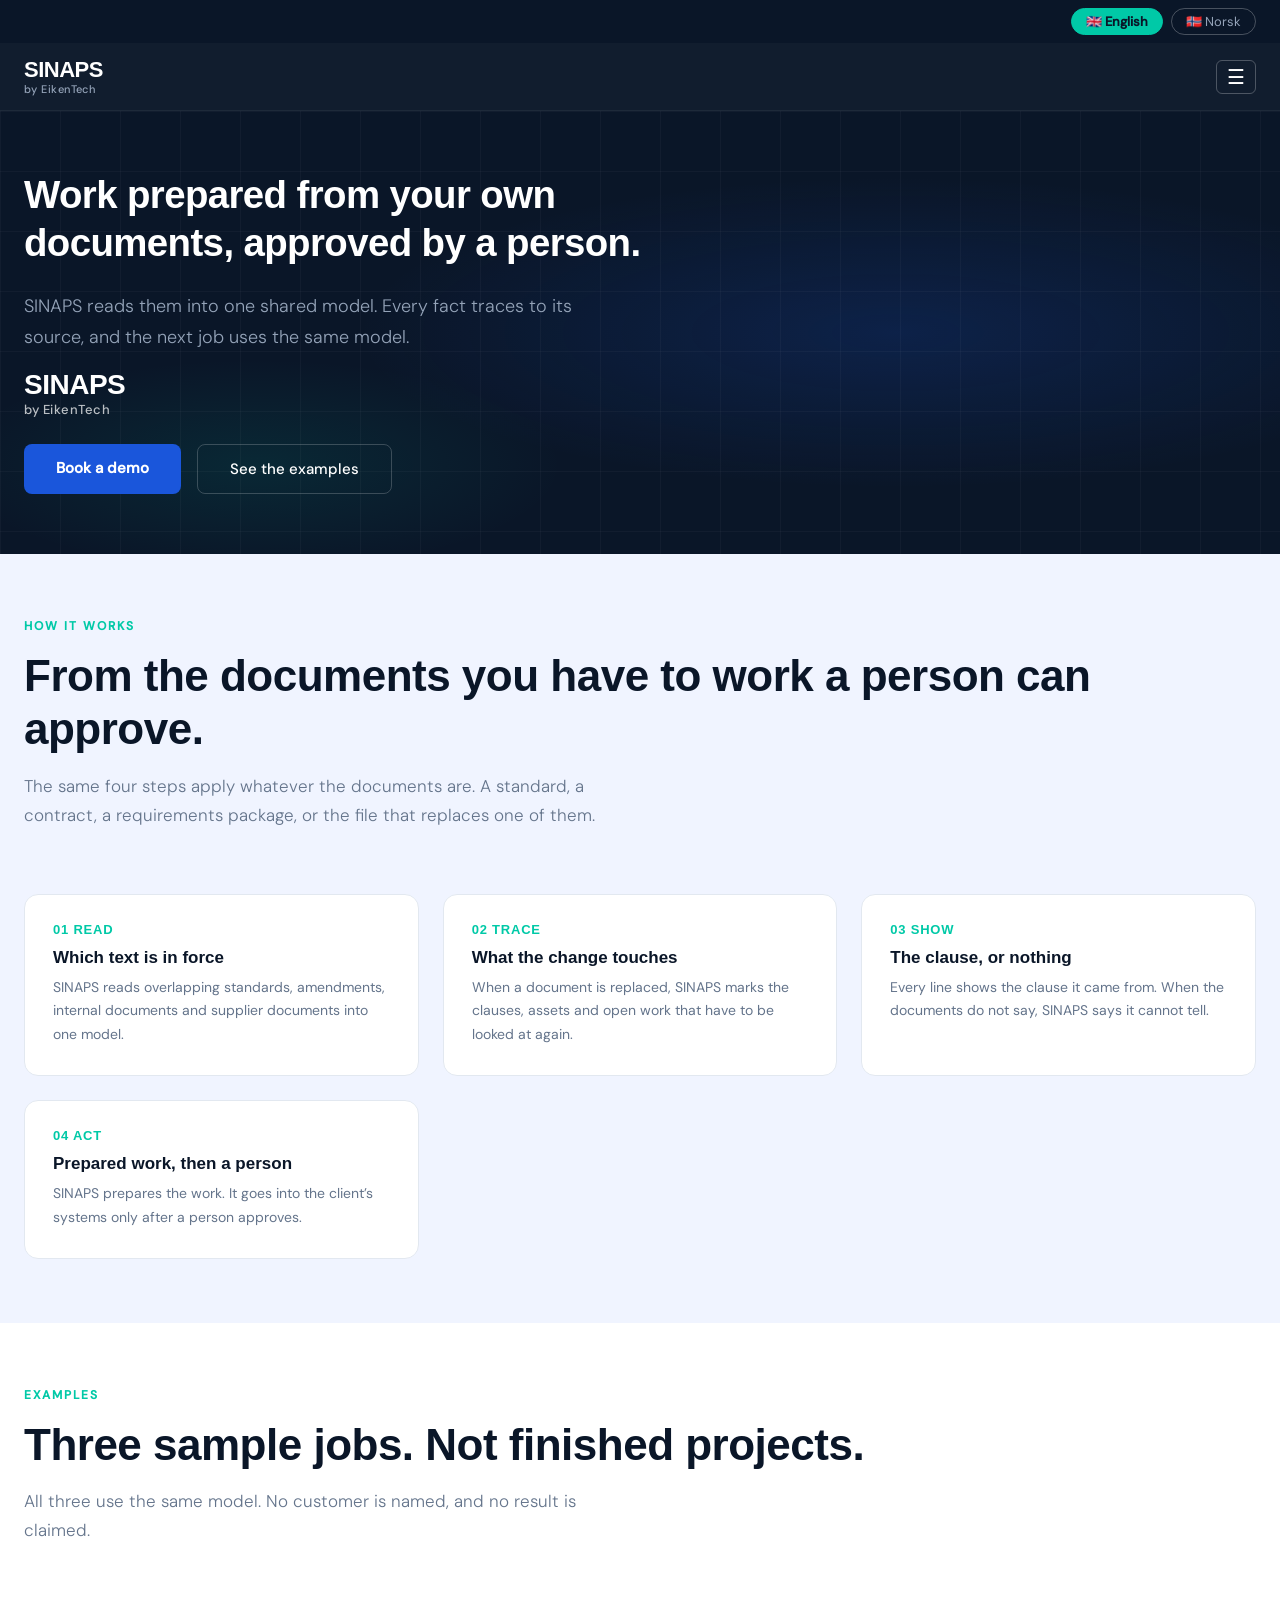
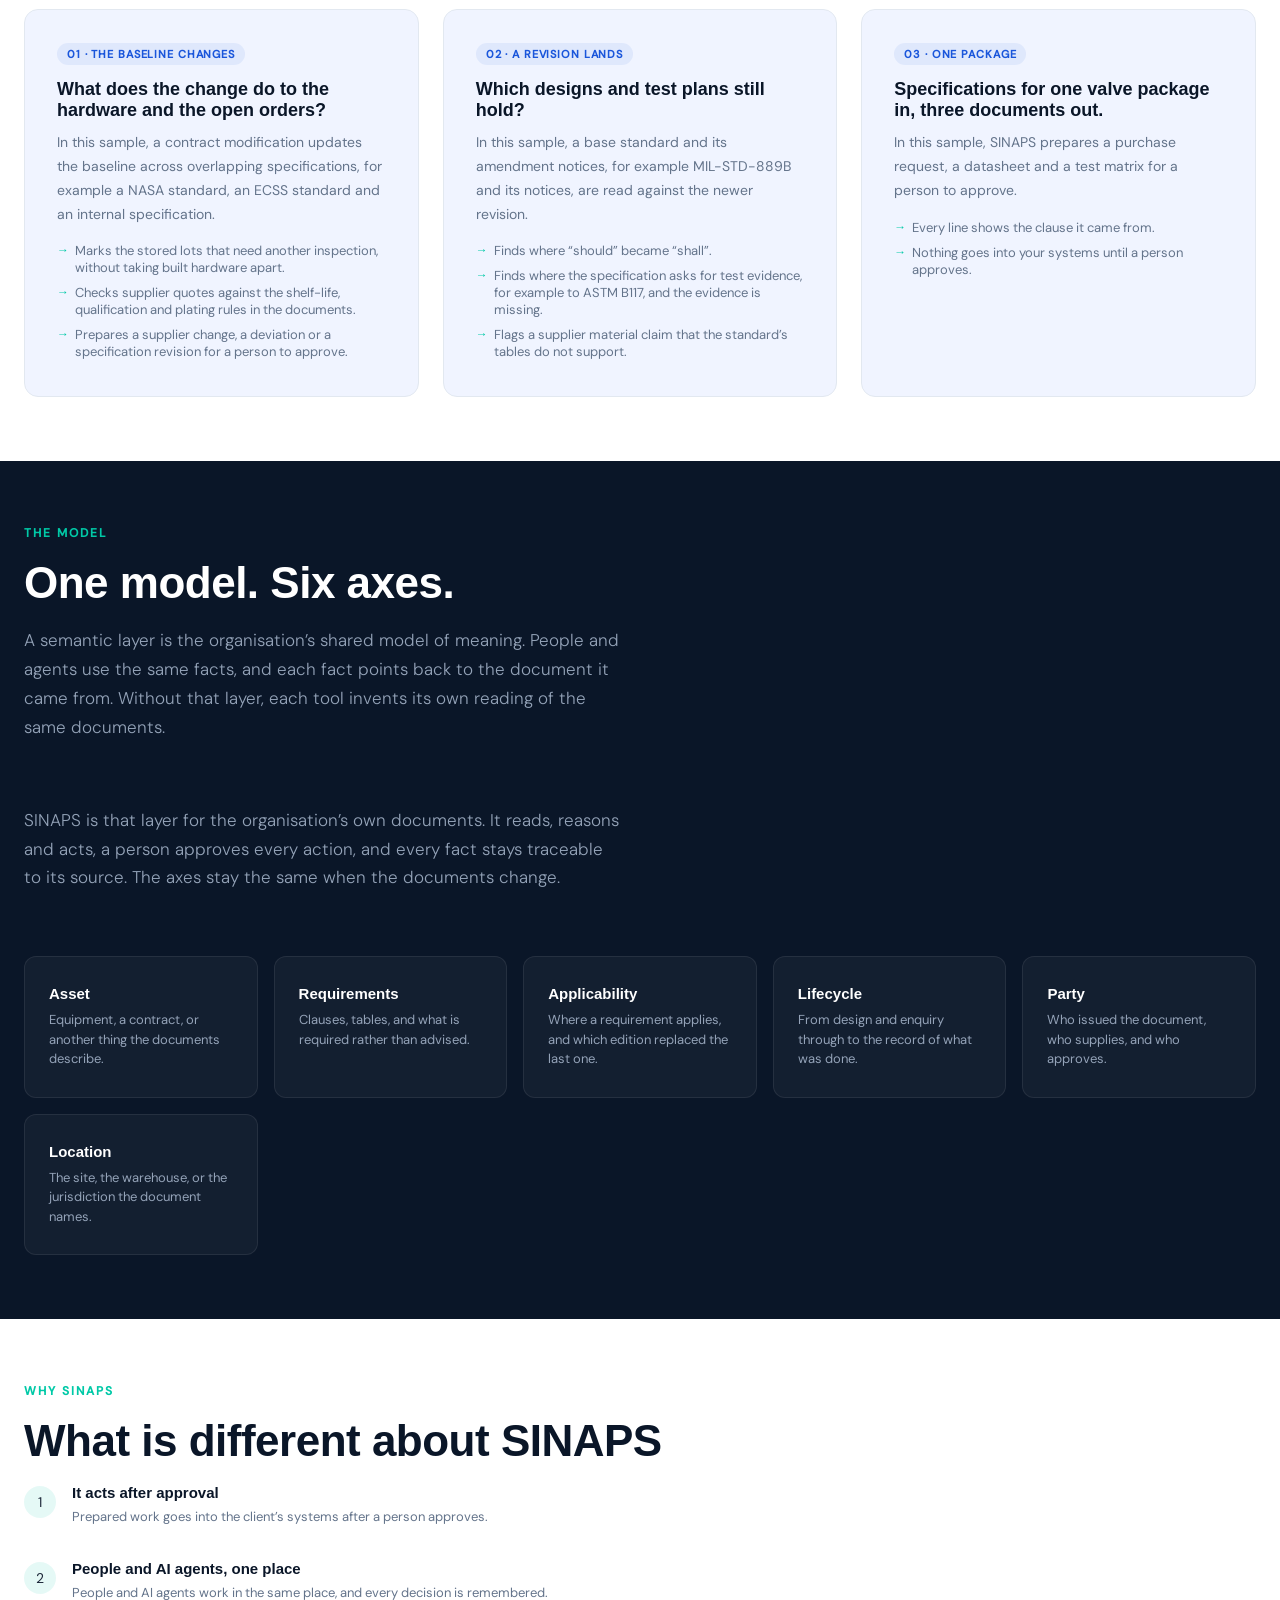
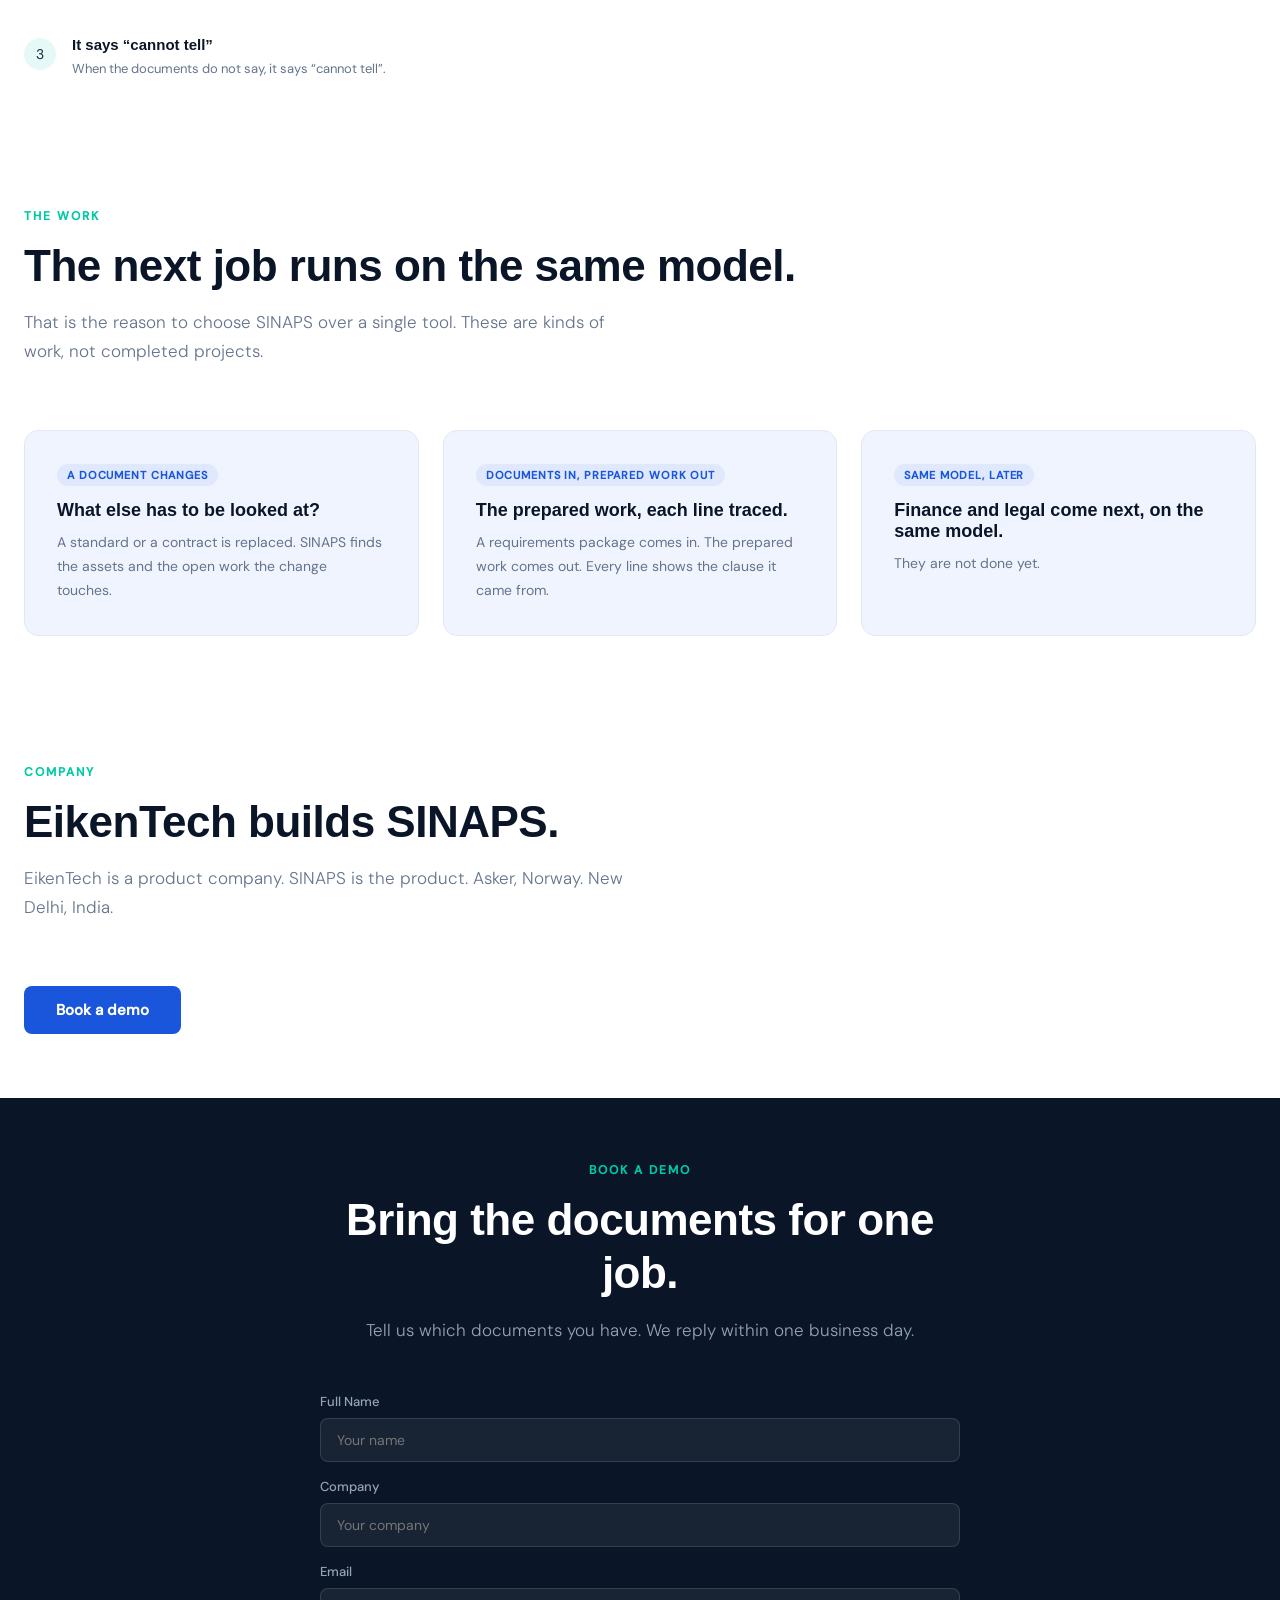
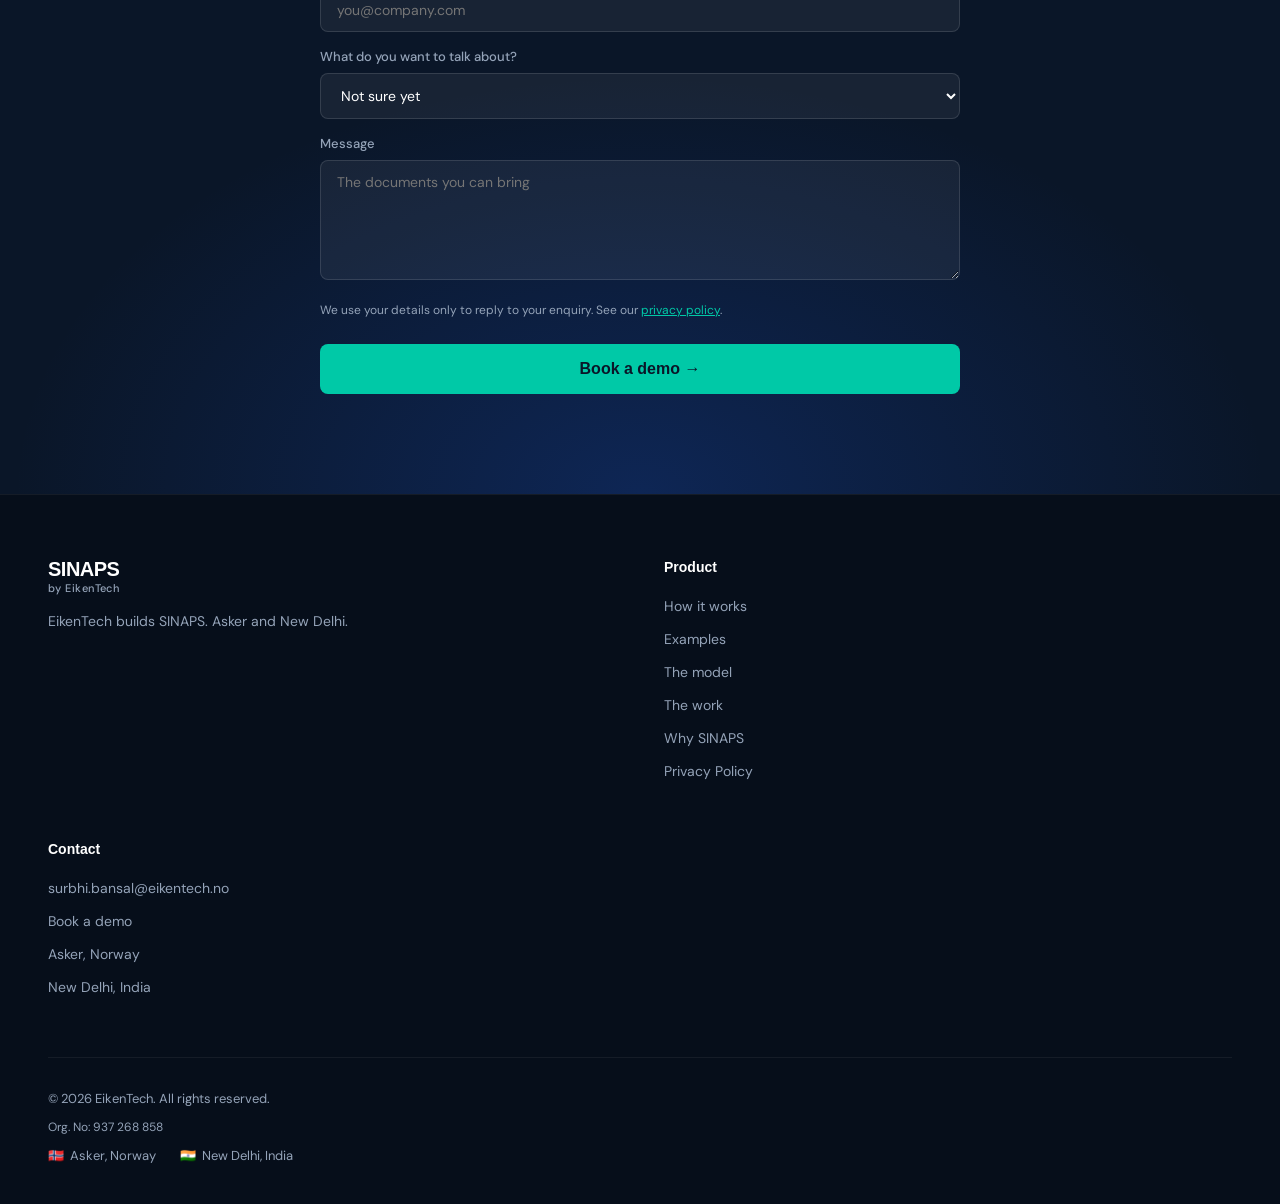
==== index.html @ f948c061 "Replace the ET favicon with the SINAPS mark. The search icon was a white ET monogram. The site mark " ====
<!DOCTYPE html>
<html lang="en">
<head>
  <meta charset="UTF-8" />
  <meta name="viewport" content="width=device-width, initial-scale=1.0"/>
  <title>SINAPS by EikenTech</title>
  <meta name="description" content="Work prepared from the organisation’s own documents, approved by a person. Every fact traces to its source. EikenTech builds SINAPS."/>
  <link rel="canonical" href="https://eikentech.no/"/>
  <meta name="theme-color" content="#0A1628"/>
  <link rel="icon" href="favicon.png" type="image/png" sizes="384x384"/>
  <link rel="icon" href="favicon.svg" type="image/svg+xml"/>
  <meta property="og:type" content="website"/>
  <meta property="og:url" content="https://eikentech.no/"/>
  <meta property="og:site_name" content="EikenTech"/>
  <meta property="og:title" content="SINAPS by EikenTech"/>
  <meta property="og:description" content="Work prepared from the organisation’s own documents, approved by a person. Every fact traces to its source."/>
  <meta property="og:locale" content="en_GB"/>
  <meta property="og:locale:alternate" content="nb_NO"/>
  <meta name="twitter:card" content="summary"/>
  <script type="application/ld+json">
  {
    "@context": "https://schema.org",
    "@type": "Organization",
    "name": "EikenTech",
    "description": "EikenTech builds SINAPS. Work prepared from the organisation’s own documents, approved by a person. Every fact traces to its source.",
    "url": "https://eikentech.no/",
    "email": "surbhi.bansal@eikentech.no",
    "taxID": "937268858",
    "identifier": { "@type": "PropertyValue", "propertyID": "Organisasjonsnummer", "value": "937268858" },
    "brand": { "@type": "Brand", "name": "SINAPS" },
    "address": { "@type": "PostalAddress", "addressLocality": "Asker", "addressCountry": "NO" },
    "location": [
      { "@type": "Place", "name": "Asker", "address": { "@type": "PostalAddress", "addressLocality": "Asker", "addressCountry": "NO" } },
      { "@type": "Place", "name": "New Delhi", "address": { "@type": "PostalAddress", "addressLocality": "New Delhi", "addressCountry": "IN" } }
    ]
  }
  </script>
  <link rel="stylesheet" href="fonts.css"/>
  <style>
    :root {
      --navy: #0A1628;
      --navy-mid: #112240;
      --blue: #1A56DB;
      --blue-light: #3B82F6;
      --accent: #00C9A7;
      --accent2: #F59E0B;
      --white: #FFFFFF;
      --off-white: #F0F4FF;
      --gray: #94A3B8;
      --gray-light: #E2E8F0;
      --text: #1E293B;
    }

    *, *::before, *::after { box-sizing: border-box; margin: 0; padding: 0; }

    html { scroll-behavior: smooth; }

    body {
      font-family: 'DM Sans', sans-serif;
      background: var(--white);
      color: var(--text);
      overflow-x: hidden;
    }

    /* ── LANGUAGE TOGGLE ── */
    .lang-bar {
      background: var(--navy);
      display: flex;
      justify-content: flex-end;
      align-items: center;
      padding: 8px 48px;
      gap: 8px;
    }
    .lang-btn {
      background: transparent;
      border: 1px solid rgba(255,255,255,0.25);
      color: var(--gray);
      padding: 4px 14px;
      border-radius: 20px;
      cursor: pointer;
      font-family: 'DM Sans', sans-serif;
      font-size: 13px;
      transition: all 0.2s;
    }
    .lang-btn.active {
      background: var(--accent);
      border-color: var(--accent);
      color: var(--navy);
      font-weight: 600;
    }

    /* ── NAV ── */
    nav {
      position: sticky;
      top: 0;
      z-index: 100;
      background: rgba(10,22,40,0.97);
      backdrop-filter: blur(12px);
      display: flex;
      align-items: center;
      justify-content: space-between;
      padding: 0 48px;
      height: 68px;
      border-bottom: 1px solid rgba(255,255,255,0.06);
    }
    .logo {
      font-family: 'Syne', sans-serif;
      font-weight: 800;
      font-size: 22px;
      color: var(--white);
      letter-spacing: -0.5px;
      text-decoration: none;
    }
    .logo span { color: var(--accent); }
    .nav-links {
      display: flex;
      gap: 20px;
      list-style: none;
      align-items: center;
    }
    .nav-links a {
      color: var(--gray);
      text-decoration: none;
      font-size: 14px;
      font-weight: 500;
      transition: color 0.2s;
    }
    .nav-links a:hover { color: var(--white); }
    .nav-cta {
      background: var(--accent);
      color: var(--navy) !important;
      padding: 8px 20px;
      border-radius: 6px;
      font-weight: 600 !important;
      font-size: 14px;
      text-decoration: none;
      transition: opacity 0.2s;
    }
    .nav-cta:hover { opacity: 0.85; }
    .nav-toggle {
      display: none;
      background: transparent;
      border: 1px solid rgba(255,255,255,0.25);
      border-radius: 6px;
      color: var(--white);
      font-size: 20px;
      line-height: 1;
      padding: 6px 10px;
      cursor: pointer;
    }

    /* ── HERO ── */
    .hero {
      background: var(--navy);
      min-height: 0;
      display: flex;
      align-items: center;
      position: relative;
      overflow: hidden;
      padding: 72px 48px 80px;
    }
    .hero-bg {
      position: absolute;
      inset: 0;
      background:
        radial-gradient(ellipse 60% 50% at 70% 50%, rgba(26,86,219,0.18) 0%, transparent 70%),
        radial-gradient(ellipse 40% 40% at 20% 80%, rgba(0,201,167,0.1) 0%, transparent 60%);
    }
    .hero-grid {
      position: absolute;
      inset: 0;
      background-image:
        linear-gradient(rgba(255,255,255,0.03) 1px, transparent 1px),
        linear-gradient(90deg, rgba(255,255,255,0.03) 1px, transparent 1px);
      background-size: 60px 60px;
    }
    .hero-content {
      position: relative;
      max-width: 680px;
      animation: fadeUp 0.9s ease both;
    }
    .hero-badge {
      display: inline-flex;
      align-items: center;
      gap: 8px;
      background: rgba(0,201,167,0.12);
      border: 1px solid rgba(0,201,167,0.3);
      color: var(--accent);
      padding: 6px 16px;
      border-radius: 20px;
      font-size: 13px;
      font-weight: 500;
      margin-bottom: 28px;
    }
    .hero-badge::before {
      content: '';
      width: 7px; height: 7px;
      background: var(--accent);
      border-radius: 50%;
    }
    h1 {
      font-family: 'Syne', sans-serif;
      font-size: clamp(28px, 3vw, 40px);
      font-weight: 800;
      color: var(--white);
      line-height: 1.25;
      letter-spacing: -0.6px;
      margin-bottom: 24px;
    }
    h1 em {
      font-style: normal;
      color: var(--accent);
    }
    .hero-sub {
      font-size: 18px;
      color: #94A3B8;
      line-height: 1.7;
      margin-bottom: 40px;
      max-width: 560px;
      font-weight: 300;
    }
    .hero-ctas {
      display: flex;
      gap: 16px;
      flex-wrap: wrap;
    }
    .btn-primary {
      background: var(--blue);
      color: var(--white);
      padding: 14px 32px;
      border-radius: 8px;
      text-decoration: none;
      font-weight: 600;
      font-size: 15px;
      transition: all 0.2s;
      border: none;
      cursor: pointer;
    }
    .btn-primary:hover { background: var(--blue-light); transform: translateY(-1px); }
    .btn-outline {
      background: transparent;
      color: var(--white);
      padding: 14px 32px;
      border-radius: 8px;
      text-decoration: none;
      font-weight: 500;
      font-size: 15px;
      border: 1px solid rgba(255,255,255,0.2);
      transition: all 0.2s;
    }
    .btn-outline:hover { border-color: var(--accent); color: var(--accent); }

    .hero-stats {
      position: absolute;
      right: 48px;
      bottom: 80px;
      display: flex;
      gap: 40px;
      animation: fadeUp 0.9s 0.3s ease both;
    }
    .stat { text-align: center; }
    .stat-num {
      font-family: 'Syne', sans-serif;
      font-size: 36px;
      font-weight: 800;
      color: var(--white);
    }
    .stat-num span { color: var(--accent); }
    .stat-label { font-size: 13px; color: var(--gray); margin-top: 4px; }

    /* ── SECTION COMMON ── */
    section { padding: 96px 48px; scroll-margin-top: 80px; }
    .section-label {
      font-size: 12px;
      font-weight: 700;
      letter-spacing: 2px;
      text-transform: uppercase;
      color: var(--accent);
      margin-bottom: 16px;
    }
    h2 {
      font-family: 'Syne', sans-serif;
      font-size: clamp(28px, 3.5vw, 44px);
      font-weight: 700;
      color: var(--navy);
      line-height: 1.2;
      letter-spacing: -0.5px;
      margin-bottom: 16px;
    }
    .section-intro {
      font-size: 17px;
      color: #64748B;
      max-width: 600px;
      line-height: 1.7;
      margin-bottom: 64px;
      font-weight: 300;
    }

    /* ── ABOUT ── */
    .about { background: var(--off-white); }
    .about-grid {
      display: grid;
      grid-template-columns: 1fr 1fr;
      gap: 64px;
      align-items: center;
    }
    .about-visual {
      background: var(--navy);
      border-radius: 16px;
      padding: 48px;
      position: relative;
      overflow: hidden;
    }
    .about-visual::before {
      content: '';
      position: absolute;
      top: -30%;
      right: -20%;
      width: 300px; height: 300px;
      background: radial-gradient(circle, rgba(0,201,167,0.2) 0%, transparent 70%);
    }
    .location-pair {
      display: flex;
      flex-direction: column;
      gap: 24px;
      position: relative;
    }
    .location-card {
      background: rgba(255,255,255,0.06);
      border: 1px solid rgba(255,255,255,0.1);
      border-radius: 12px;
      padding: 20px 24px;
      display: flex;
      align-items: center;
      gap: 16px;
    }
    .loc-flag { font-size: 28px; }
    .loc-name {
      font-family: 'Syne', sans-serif;
      font-weight: 700;
      color: var(--white);
      font-size: 16px;
    }
    .loc-role { font-size: 13px; color: var(--gray); margin-top: 2px; }
    .loc-connector {
      width: 2px;
      height: 32px;
      background: linear-gradient(to bottom, var(--accent), var(--blue));
      margin: 0 auto;
      border-radius: 2px;
    }
    .about-text h2 { color: var(--navy); }
    .about-text p {
      font-size: 16px;
      color: #475569;
      line-height: 1.8;
      margin-bottom: 16px;
      font-weight: 300;
    }
    .compliance-tags {
      display: flex;
      flex-wrap: wrap;
      gap: 10px;
      margin-top: 24px;
    }
    .tag {
      background: var(--white);
      border: 1px solid var(--gray-light);
      color: var(--navy);
      padding: 6px 14px;
      border-radius: 20px;
      font-size: 13px;
      font-weight: 500;
    }
    .tag.accent { background: rgba(0,201,167,0.1); border-color: rgba(0,201,167,0.3); color: #059669; }

    /* ── SERVICES ── */
    .services { background: var(--white); }
    .services-tabs {
      display: flex;
      gap: 8px;
      margin-bottom: 48px;
      flex-wrap: wrap;
    }
    .tab-btn {
      background: var(--off-white);
      border: 1px solid var(--gray-light);
      color: #64748B;
      padding: 10px 22px;
      border-radius: 8px;
      cursor: pointer;
      font-family: 'DM Sans', sans-serif;
      font-size: 14px;
      font-weight: 500;
      transition: all 0.2s;
    }
    .tab-btn.active {
      background: var(--navy);
      color: var(--white);
      border-color: var(--navy);
    }
    .service-panel { display: none; }
    .service-panel.active { display: grid; grid-template-columns: repeat(auto-fill, minmax(300px, 1fr)); gap: 24px; }
    .service-card {
      background: var(--off-white);
      border: 1px solid var(--gray-light);
      border-radius: 14px;
      padding: 32px;
      transition: all 0.25s;
      position: relative;
      overflow: hidden;
    }
    .service-card::before {
      content: '';
      position: absolute;
      top: 0; left: 0; right: 0;
      height: 3px;
      background: linear-gradient(90deg, var(--blue), var(--accent));
      opacity: 0;
      transition: opacity 0.25s;
    }
    .service-card:hover { transform: translateY(-4px); box-shadow: 0 12px 40px rgba(0,0,0,0.08); border-color: var(--blue-light); }
    .service-card:hover::before { opacity: 1; }
    .service-icon {
      width: 48px; height: 48px;
      background: linear-gradient(135deg, var(--blue), var(--accent));
      border-radius: 12px;
      display: flex;
      align-items: center;
      justify-content: center;
      font-size: 22px;
      margin-bottom: 20px;
    }
    .service-card h3 {
      font-family: 'Syne', sans-serif;
      font-size: 18px;
      font-weight: 700;
      color: var(--navy);
      margin-bottom: 10px;
    }
    .service-card p { font-size: 14px; color: #64748B; line-height: 1.7; }
    .service-list {
      list-style: none;
      margin-top: 12px;
    }
    .service-list li {
      font-size: 13px;
      color: #64748B;
      padding: 4px 0;
      padding-left: 18px;
      position: relative;
    }
    .service-list li::before {
      content: '→';
      position: absolute;
      left: 0;
      color: var(--accent);
      font-size: 12px;
    }
    .service-grid {
      display: grid;
      grid-template-columns: repeat(auto-fill, minmax(320px, 1fr));
      gap: 24px;
    }
    .service-tag {
      display: inline-block;
      font-size: 11px;
      font-weight: 700;
      text-transform: uppercase;
      letter-spacing: 0.08em;
      color: var(--blue);
      background: rgba(26,86,219,0.08);
      padding: 4px 10px;
      border-radius: 12px;
      margin-bottom: 14px;
    }
    .services { background: var(--white); }

    /* ── DOMAINS ── */
    .domains { background: var(--navy); }
    .domains h2 { color: var(--white); }
    .domains .section-intro { color: #94A3B8; }
    .domains-grid {
      display: grid;
      grid-template-columns: repeat(auto-fill, minmax(200px, 1fr));
      gap: 16px;
    }
    .domain-card {
      background: rgba(255,255,255,0.04);
      border: 1px solid rgba(255,255,255,0.08);
      border-radius: 12px;
      padding: 28px 24px;
      text-align: left;
      transition: all 0.2s;
    }
    .domain-card:hover {
      background: rgba(0,201,167,0.08);
      border-color: rgba(0,201,167,0.3);
      transform: translateY(-2px);
    }
    .domain-icon { font-size: 32px; margin-bottom: 12px; }
    .domain-card h4 {
      font-family: 'Syne', sans-serif;
      font-weight: 600;
      font-size: 15px;
      color: var(--white);
      margin-bottom: 8px;
    }
    .domain-card p { font-size: 13px; color: var(--gray); line-height: 1.5; }

    /* ── DELIVERIES ── */
    .deliveries { background: var(--off-white); }
    .delivery-grid {
      display: grid;
      grid-template-columns: repeat(auto-fill, minmax(340px, 1fr));
      gap: 24px;
    }
    .delivery-card {
      background: var(--white);
      border-radius: 14px;
      padding: 28px;
      border: 1px solid var(--gray-light);
      display: flex;
      flex-direction: column;
      gap: 12px;
      align-items: flex-start;
      transition: all 0.2s;
      min-width: 0;
    }
    .delivery-card:hover { box-shadow: 0 8px 32px rgba(0,0,0,0.06); transform: translateY(-2px); }
    .delivery-num {
      font-family: 'Syne', sans-serif;
      font-size: 32px;
      font-weight: 800;
      color: var(--gray-light);
      line-height: 1;
      min-width: 40px;
    }
    .delivery-num.label {
      color: var(--accent);
      font-size: 13px;
      letter-spacing: 0.06em;
      text-transform: uppercase;
      min-width: 0;
      padding-top: 0;
    }
    .delivery-card h3, .delivery-card p { min-width: 0; }
    .delivery-card h3 {
      font-family: 'Syne', sans-serif;
      font-size: 17px;
      font-weight: 700;
      color: var(--navy);
      margin-bottom: 8px;
    }
    .delivery-card p { font-size: 14px; color: #64748B; line-height: 1.7; }

    /* ── BENEFITS ── */
    .benefits { background: var(--white); }
    .benefits-grid {
      display: grid;
      grid-template-columns: repeat(3, 1fr);
      gap: 32px;
    }
    .benefit-item {
      display: flex;
      gap: 16px;
      align-items: flex-start;
    }
    .benefit-check {
      width: 32px; height: 32px;
      background: rgba(0,201,167,0.1);
      border-radius: 50%;
      display: flex;
      align-items: center;
      justify-content: center;
      font-size: 14px;
      flex-shrink: 0;
      margin-top: 2px;
    }
    .benefit-item h4 {
      font-family: 'Syne', sans-serif;
      font-size: 15px;
      font-weight: 700;
      color: var(--navy);
      margin-bottom: 6px;
    }
    .benefit-item p { font-size: 13px; color: #64748B; line-height: 1.6; }

    /* ── CONTACT ── */
    .contact { background: var(--navy); position: relative; overflow: hidden; }
    .contact::before {
      content: '';
      position: absolute;
      inset: 0;
      background: radial-gradient(ellipse 70% 60% at 50% 100%, rgba(26,86,219,0.25) 0%, transparent 70%);
    }
    .contact-inner {
      position: relative;
      max-width: 640px;
      margin: 0 auto;
      text-align: center;
    }
    .contact h2 { color: var(--white); }
    .contact .section-intro { color: #94A3B8; margin: 0 auto 48px; }
    .contact-form {
      display: grid;
      grid-template-columns: 1fr 1fr;
      gap: 16px;
      text-align: left;
    }
    .contact-form .full { grid-column: 1 / -1; }
    .form-group label {
      display: block;
      font-size: 13px;
      font-weight: 500;
      color: #94A3B8;
      margin-bottom: 8px;
    }
    .form-group input,
    .form-group textarea,
    .form-group select {
      width: 100%;
      background: rgba(255,255,255,0.06);
      border: 1px solid rgba(255,255,255,0.12);
      color: var(--white);
      padding: 12px 16px;
      border-radius: 8px;
      font-family: 'DM Sans', sans-serif;
      font-size: 14px;
      outline: none;
      transition: border-color 0.2s;
    }
    .form-group input:focus,
    .form-group textarea:focus,
    .form-group select:focus { border-color: var(--accent); }
    .form-group textarea { resize: vertical; min-height: 120px; }
    .form-group select option { background: var(--navy); }
    .form-submit {
      grid-column: 1 / -1;
      background: var(--accent);
      color: var(--navy);
      border: none;
      padding: 16px;
      border-radius: 8px;
      font-family: 'Syne', sans-serif;
      font-weight: 700;
      font-size: 16px;
      cursor: pointer;
      transition: all 0.2s;
      margin-top: 8px;
    }
    .form-submit:hover { opacity: 0.85; transform: translateY(-1px); }
    .form-submit:disabled { opacity: 0.6; cursor: wait; transform: none; }
    .form-status { grid-column: 1 / -1; font-size: 14px; min-height: 20px; color: #94A3B8; }
    .form-status.ok { color: var(--accent); }
    .form-status.error { color: #FCA5A5; }
    .form-status a { color: inherit; }
    .form-consent { grid-column: 1 / -1; font-size: 12px; color: #94A3B8; line-height: 1.6; }
    .form-consent a { color: var(--accent); }
    .form-hp { position: absolute; left: -9999px; width: 1px; height: 1px; overflow: hidden; }

    /* ── FOOTER ── */
    footer {
      background: #060E1A;
      padding: 64px 48px 40px;
      border-top: 1px solid rgba(255,255,255,0.06);
    }
    .footer-grid {
      display: grid;
      grid-template-columns: 2fr 1fr 1fr;
      gap: 48px;
      margin-bottom: 48px;
    }
    .brand-lockup { display: flex; flex-direction: column; text-decoration: none; line-height: 1.05; }
    .brand-by { font-family: 'DM Sans', sans-serif; font-size: 11px; font-weight: 500; letter-spacing: 0.04em; color: var(--gray); margin-top: 3px; }
    .hero .hero-sub { margin-bottom: 18px; }
    .hero-line { font-size: 16px; line-height: 1.65; color: #CBD5E1; max-width: 640px; margin: 0 0 8px; }
    .hero-lockup { margin: 4px 0 28px; }
    .hero-lockup .logo { font-size: 28px; }
    .hero-lockup .brand-by { color: rgba(255,255,255,0.72); font-size: 13px; }
    .footer-brand .logo { font-size: 20px; }
    .footer-brand p { font-size: 14px; color: var(--gray); margin-top: 16px; line-height: 1.7; max-width: 360px; }
    .footer-col h5 {
      font-family: 'Syne', sans-serif;
      font-size: 14px;
      font-weight: 700;
      color: var(--white);
      margin-bottom: 20px;
    }
    .footer-col ul { list-style: none; }
    .footer-col ul li { margin-bottom: 12px; }
    .footer-col ul li a { color: var(--gray); text-decoration: none; font-size: 14px; transition: color 0.2s; }
    .footer-col ul li a:hover { color: var(--accent); }
    .footer-bottom {
      border-top: 1px solid rgba(255,255,255,0.06);
      padding-top: 32px;
      display: flex;
      justify-content: space-between;
      align-items: center;
    }
    .footer-bottom p { font-size: 13px; color: var(--gray); }
    .footer-locs { display: flex; gap: 24px; }
    .footer-loc { font-size: 13px; color: var(--gray); display: flex; align-items: center; gap: 6px; }

    /* ── ANIMATIONS ── */
    @keyframes fadeUp {
      from { opacity: 0; transform: translateY(30px); }
      to { opacity: 1; transform: translateY(0); }
    }

    /* ── RESPONSIVE ── */
    @media (max-width: 1280px) {
      nav, .lang-bar { padding: 0 24px; }
      .lang-bar { padding: 8px 24px; }
      section { padding: 64px 24px; }
      .hero { padding: 60px 24px; }
      .hero-stats { display: none; }
      .about-grid, .benefits-grid { grid-template-columns: 1fr; }
      .footer-grid { grid-template-columns: 1fr 1fr; }
      .contact-form { grid-template-columns: 1fr; }
      .contact-form .full { grid-column: 1; }
      nav { flex-wrap: wrap; height: auto; min-height: 68px; padding-top: 14px; padding-bottom: 14px; }
      .nav-toggle { display: block; }
      .nav-links { display: none; }
      .nav-links.open {
        display: flex;
        flex-direction: column;
        gap: 18px;
        width: 100%;
        padding: 8px 0 24px;
      }
      .footer-bottom { flex-direction: column; align-items: flex-start; gap: 12px; }
    }
    @media (max-width: 560px) {
      .footer-grid { grid-template-columns: 1fr; }
      .delivery-grid, .service-panel.active { grid-template-columns: 1fr; }
      h1 { font-size: 26px; letter-spacing: -0.4px; line-height: 1.3; }
      .hero { padding: 48px 20px 56px; min-height: 0; }
    }
    @media (prefers-reduced-motion: reduce) {
      html { scroll-behavior: auto; }
      *, *::before, *::after { animation: none !important; transition: none !important; }
    }
    :focus-visible { outline: 2px solid var(--accent); outline-offset: 2px; }

    /* ── LANGUAGE ── only hide the inactive language; never force a display value */
    body:not(.lang-no) [data-lang="no"],
    body.lang-no [data-lang="en"] { display: none !important; }
  </style>
</head>
<body>

<!-- LANGUAGE BAR -->
<div class="lang-bar">
  <button class="lang-btn active" onclick="setLang('en')" id="btn-en" aria-pressed="true" lang="en"><span aria-hidden="true">🇬🇧</span> English</button>
  <button class="lang-btn" onclick="setLang('no')" id="btn-no" aria-pressed="false" lang="nb"><span aria-hidden="true">🇳🇴</span> Norsk</button>
</div>

<!-- NAV -->
<nav>
  <a href="#top" class="brand-lockup">
    <span class="logo">SINAPS</span>
    <span class="brand-by">by EikenTech</span>
  </a>
  <button class="nav-toggle" id="nav-toggle" aria-expanded="false" aria-controls="nav-links" aria-label="Menu">☰</button>
  <ul class="nav-links" id="nav-links">
    <li><a href="#flow" data-lang="en">How it works</a><a href="#flow" data-lang="no" lang="nb">Slik fungerer det</a></li>
    <li><a href="#example" data-lang="en">Examples</a><a href="#example" data-lang="no" lang="nb">Eksempler</a></li>
    <li><a href="#model" data-lang="en">The model</a><a href="#model" data-lang="no" lang="nb">Modellen</a></li>
    <li><a href="#work" data-lang="en">The work</a><a href="#work" data-lang="no" lang="nb">Arbeidet</a></li>
    <li><a href="#difference" data-lang="en">Why SINAPS</a><a href="#difference" data-lang="no" lang="nb">Hvorfor SINAPS</a></li>
    <li><a href="#company" data-lang="en">Company</a><a href="#company" data-lang="no" lang="nb">Selskapet</a></li>
    <li><a href="#contact" class="nav-cta" data-lang="en">Book a demo</a><a href="#contact" class="nav-cta" data-lang="no" lang="nb">Bestill en demo</a></li>
  </ul>
</nav>

<!-- HERO -->
<section class="hero" id="top">
  <div class="hero-bg"></div>
  <div class="hero-grid"></div>
  <div class="hero-content">
    <h1 data-lang="en">Work prepared from your own documents, approved by a person.</h1>
    <h1 data-lang="no" lang="nb">Arbeid utarbeidet fra deres egne dokumenter, godkjent av et menneske.</h1>

    <p class="hero-sub" data-lang="en">SINAPS reads them into one shared model. Every fact traces to its source, and the next job uses the same model.</p>
    <p class="hero-sub" data-lang="no" lang="nb">SINAPS leser dem inn i én felles modell. Hvert faktum kan spores til kilden, og neste jobb bruker den samme modellen.</p>

    <div class="hero-lockup brand-lockup">
      <span class="logo">SINAPS</span>
      <span class="brand-by">by EikenTech</span>
    </div>

    <div class="hero-ctas">
      <a href="#contact" class="btn-primary" data-lang="en">Book a demo</a>
      <a href="#contact" class="btn-primary" data-lang="no" lang="nb">Bestill en demo</a>
      <a href="#example" class="btn-outline" data-lang="en">See the examples</a>
      <a href="#example" class="btn-outline" data-lang="no" lang="nb">Se eksemplene</a>
    </div>
  </div>
</section>

<!-- JOB -->
<section class="deliveries" id="flow">
  <div class="section-label" data-lang="en">How it works</div>
  <div class="section-label" data-lang="no" lang="nb">Slik fungerer det</div>
  <h2 data-lang="en">From the documents you have to work a person can approve.</h2>
  <h2 data-lang="no" lang="nb">Fra dokumentene du har, til arbeid en person kan godkjenne.</h2>
  <p class="section-intro" data-lang="en">The same four steps apply whatever the documents are. A standard, a contract, a requirements package, or the file that replaces one of them.</p>
  <p class="section-intro" data-lang="no" lang="nb">De samme fire trinnene gjelder uansett hvilke dokumenter det er. En standard, en kontrakt, en kravpakke, eller filen som erstatter en av dem.</p>
  <div class="delivery-grid">
    <div class="delivery-card">
      <div class="delivery-num label" data-lang="en">01 Read</div>
      <div class="delivery-num label" data-lang="no" lang="nb">01 Les</div>
      <div>
        <h3 data-lang="en">Which text is in force</h3>
        <h3 data-lang="no" lang="nb">Hvilken tekst som gjelder</h3>
        <p data-lang="en">SINAPS reads overlapping standards, amendments, internal documents and supplier documents into one model.</p>
        <p data-lang="no" lang="nb">SINAPS leser overlappende standarder, endringer, interne dokumenter og leverandørdokumenter inn i én modell.</p>
      </div>
    </div>
    <div class="delivery-card">
      <div class="delivery-num label" data-lang="en">02 Trace</div>
      <div class="delivery-num label" data-lang="no" lang="nb">02 Spor</div>
      <div>
        <h3 data-lang="en">What the change touches</h3>
        <h3 data-lang="no" lang="nb">Hva endringen berører</h3>
        <p data-lang="en">When a document is replaced, SINAPS marks the clauses, assets and open work that have to be looked at again.</p>
        <p data-lang="no" lang="nb">Når et dokument erstattes, markerer SINAPS klausulene, objektene og det åpne arbeidet som må ses på nytt.</p>
      </div>
    </div>
    <div class="delivery-card">
      <div class="delivery-num label" data-lang="en">03 Show</div>
      <div class="delivery-num label" data-lang="no" lang="nb">03 Vis</div>
      <div>
        <h3 data-lang="en">The clause, or nothing</h3>
        <h3 data-lang="no" lang="nb">Klausulen, eller ingenting</h3>
        <p data-lang="en">Every line shows the clause it came from. When the documents do not say, SINAPS says it cannot tell.</p>
        <p data-lang="no" lang="nb">Hver linje viser klausulen den kom fra. Når dokumentene ikke gir svar, sier SINAPS fra om at det ikke kan avgjøres.</p>
      </div>
    </div>
    <div class="delivery-card">
      <div class="delivery-num label" data-lang="en">04 Act</div>
      <div class="delivery-num label" data-lang="no" lang="nb">04 Utfør</div>
      <div>
        <h3 data-lang="en">Prepared work, then a person</h3>
        <h3 data-lang="no" lang="nb">Klargjort arbeid, så en person</h3>
        <p data-lang="en">SINAPS prepares the work. It goes into the client’s systems only after a person approves.</p>
        <p data-lang="no" lang="nb">SINAPS forbereder arbeidet. Det går inn i kundens systemer først etter at en person har godkjent.</p>
      </div>
    </div>
  </div>
</section>

<!-- EXAMPLE -->
<section class="services" id="example">
  <div class="section-label" data-lang="en">Examples</div>
  <div class="section-label" data-lang="no" lang="nb">Eksempler</div>
  <h2 data-lang="en">Three sample jobs. Not finished projects.</h2>
  <h2 data-lang="no" lang="nb">Tre eksempeljobber. Ikke ferdige prosjekter.</h2>
  <p class="section-intro" data-lang="en">All three use the same model. No customer is named, and no result is claimed.</p>
  <p class="section-intro" data-lang="no" lang="nb">Alle tre bruker den samme modellen. Ingen kunde er navngitt, og ingen resultat er oppgitt.</p>
  <div class="service-grid">
    <div class="service-card">
      <span class="service-tag" data-lang="en">01 · The baseline changes</span>
      <span class="service-tag" data-lang="no" lang="nb">01 · Grunnlaget endres</span>
      <h3 data-lang="en">What does the change do to the hardware and the open orders?</h3>
      <h3 data-lang="no" lang="nb">Hva gjør endringen med utstyret og de åpne ordrene?</h3>
      <p data-lang="en">In this sample, a contract modification updates the baseline across overlapping specifications, for example a NASA standard, an ECSS standard and an internal specification.</p>
      <p data-lang="no" lang="nb">I dette eksempelet oppdaterer en kontraktsendring grunnlaget på tvers av overlappende spesifikasjoner, for eksempel en NASA-standard, en ECSS-standard og en intern spesifikasjon.</p>
      <ul class="service-list">
        <li data-lang="en">Marks the stored lots that need another inspection, without taking built hardware apart.</li>
        <li data-lang="no" lang="nb">Markerer lagrede partier som trenger en ny inspeksjon, uten å ta bygget utstyr fra hverandre.</li>
        <li data-lang="en">Checks supplier quotes against the shelf-life, qualification and plating rules in the documents.</li>
        <li data-lang="no" lang="nb">Kontrollerer leverandørtilbud mot holdbarhets-, kvalifikasjons- og beleggsreglene i dokumentene.</li>
        <li data-lang="en">Prepares a supplier change, a deviation or a specification revision for a person to approve.</li>
        <li data-lang="no" lang="nb">Forbereder et leverandørbytte, et avvik eller en spesifikasjonsrevisjon som en person skal godkjenne.</li>
      </ul>
    </div>
    <div class="service-card">
      <span class="service-tag" data-lang="en">02 · A revision lands</span>
      <span class="service-tag" data-lang="no" lang="nb">02 · En revisjon kommer</span>
      <h3 data-lang="en">Which designs and test plans still hold?</h3>
      <h3 data-lang="no" lang="nb">Hvilke design og testplaner gjelder fortsatt?</h3>
      <p data-lang="en">In this sample, a base standard and its amendment notices, for example MIL-STD-889B and its notices, are read against the newer revision.</p>
      <p data-lang="no" lang="nb">I dette eksempelet leses en grunnstandard og endringsmeldingene til den, for eksempel MIL-STD-889B og meldingene, mot den nyere revisjonen.</p>
      <ul class="service-list">
        <li data-lang="en">Finds where “should” became “shall”.</li>
        <li data-lang="no" lang="nb">Finner hvor «bør» er blitt «skal».</li>
        <li data-lang="en">Finds where the specification asks for test evidence, for example to ASTM B117, and the evidence is missing.</li>
        <li data-lang="no" lang="nb">Finner hvor spesifikasjonen ber om testbevis, for eksempel etter ASTM B117, og beviset mangler.</li>
        <li data-lang="en">Flags a supplier material claim that the standard’s tables do not support.</li>
        <li data-lang="no" lang="nb">Markerer en materialpåstand fra en leverandør som standardens tabeller ikke støtter.</li>
      </ul>
    </div>
    <div class="service-card">
      <span class="service-tag" data-lang="en">03 · One package</span>
      <span class="service-tag" data-lang="no" lang="nb">03 · Én pakke</span>
      <h3 data-lang="en">Specifications for one valve package in, three documents out.</h3>
      <h3 data-lang="no" lang="nb">Spesifikasjoner for én ventilpakke inn, tre dokumenter ut.</h3>
      <p data-lang="en">In this sample, SINAPS prepares a purchase request, a datasheet and a test matrix for a person to approve.</p>
      <p data-lang="no" lang="nb">I dette eksempelet forbereder SINAPS en innkjøpsforespørsel, et datablad og en testmatrise som en person skal godkjenne.</p>
      <ul class="service-list">
        <li data-lang="en">Every line shows the clause it came from.</li>
        <li data-lang="no" lang="nb">Hver linje viser klausulen den kom fra.</li>
        <li data-lang="en">Nothing goes into your systems until a person approves.</li>
        <li data-lang="no" lang="nb">Ingenting går inn i systemene deres før en person har godkjent.</li>
      </ul>
    </div>
  </div>
</section>

<!-- MODEL -->
<section class="domains" id="model">
  <div class="section-label" data-lang="en">The model</div>
  <div class="section-label" data-lang="no" lang="nb">Modellen</div>
  <h2 data-lang="en">One model. Six axes.</h2>
  <h2 data-lang="no" lang="nb">Én modell. Seks akser.</h2>
  <p class="section-intro" data-lang="en">A semantic layer is the organisation’s shared model of meaning. People and agents use the same facts, and each fact points back to the document it came from. Without that layer, each tool invents its own reading of the same documents.</p>
  <p class="section-intro" data-lang="no" lang="nb">Et semantisk lag er organisasjonens felles modell for mening. Mennesker og agenter bruker de samme faktaene, og hvert faktum peker tilbake til dokumentet det kom fra. Uten den modellen leser hvert verktøy de samme dokumentene på sin egen måte.</p>
  <p class="section-intro" data-lang="en">SINAPS is that layer for the organisation’s own documents. It reads, reasons and acts, a person approves every action, and every fact stays traceable to its source. The axes stay the same when the documents change.</p>
  <p class="section-intro" data-lang="no" lang="nb">SINAPS er den modellen for organisasjonens egne dokumenter. Det leser, resonnerer og handler, en person godkjenner hver handling, og hvert faktum kan spores til kilden. Aksene er de samme når dokumentene endres.</p>
  <div class="domains-grid">
    <div class="domain-card">
      <h4 data-lang="en">Asset</h4><h4 data-lang="no" lang="nb">Objekt</h4>
      <p data-lang="en">Equipment, a contract, or another thing the documents describe.</p>
      <p data-lang="no" lang="nb">Utstyr, en kontrakt, eller noe annet dokumentene beskriver.</p>
    </div>
    <div class="domain-card">
      <h4 data-lang="en">Requirements</h4><h4 data-lang="no" lang="nb">Krav</h4>
      <p data-lang="en">Clauses, tables, and what is required rather than advised.</p>
      <p data-lang="no" lang="nb">Klausuler, tabeller, og det som er påkrevd og ikke bare anbefalt.</p>
    </div>
    <div class="domain-card">
      <h4 data-lang="en">Applicability</h4><h4 data-lang="no" lang="nb">Virkeområde</h4>
      <p data-lang="en">Where a requirement applies, and which edition replaced the last one.</p>
      <p data-lang="no" lang="nb">Hvor et krav gjelder, og hvilken utgave som erstattet den forrige.</p>
    </div>
    <div class="domain-card">
      <h4 data-lang="en">Lifecycle</h4><h4 data-lang="no" lang="nb">Livssyklus</h4>
      <p data-lang="en">From design and enquiry through to the record of what was done.</p>
      <p data-lang="no" lang="nb">Fra design og forespørsel til registreringen av det som ble gjort.</p>
    </div>
    <div class="domain-card">
      <h4 data-lang="en">Party</h4><h4 data-lang="no" lang="nb">Aktør</h4>
      <p data-lang="en">Who issued the document, who supplies, and who approves.</p>
      <p data-lang="no" lang="nb">Hvem som utstedte dokumentet, hvem som leverer, og hvem som godkjenner.</p>
    </div>
    <div class="domain-card">
      <h4 data-lang="en">Location</h4><h4 data-lang="no" lang="nb">Sted</h4>
      <p data-lang="en">The site, the warehouse, or the jurisdiction the document names.</p>
      <p data-lang="no" lang="nb">Anlegget, lageret, eller jurisdiksjonen dokumentet nevner.</p>
    </div>
  </div>
</section>

<!-- DIFFERENCE -->
<section class="benefits" id="difference">
  <div class="section-label" data-lang="en">Why SINAPS</div>
  <div class="section-label" data-lang="no" lang="nb">Hvorfor SINAPS</div>
  <h2 data-lang="en">What is different about SINAPS</h2>
  <h2 data-lang="no" lang="nb">Det som er annerledes med SINAPS</h2>
  <div class="benefits-grid">
    <div class="benefit-item">
      <div class="benefit-check" aria-hidden="true">1</div>
      <div>
        <h4 data-lang="en">It acts after approval</h4>
        <h4 data-lang="no" lang="nb">Iverksetter etter godkjenning</h4>
        <p data-lang="en">Prepared work goes into the client’s systems after a person approves.</p>
        <p data-lang="no" lang="nb">Klargjort arbeid går inn i kundens systemer etter at en person har godkjent.</p>
      </div>
    </div>
    <div class="benefit-item">
      <div class="benefit-check" aria-hidden="true">2</div>
      <div>
        <h4 data-lang="en">People and AI agents, one place</h4>
        <h4 data-lang="no" lang="nb">Mennesker og KI-agenter, ett sted</h4>
        <p data-lang="en">People and AI agents work in the same place, and every decision is remembered.</p>
        <p data-lang="no" lang="nb">Mennesker og KI-agenter arbeider på samme sted, og hver beslutning huskes.</p>
      </div>
    </div>
    <div class="benefit-item">
      <div class="benefit-check" aria-hidden="true">3</div>
      <div>
        <h4 data-lang="en">It says “cannot tell”</h4>
        <h4 data-lang="no" lang="nb">Den sier fra når dokumentene ikke gir svar</h4>
        <p data-lang="en">When the documents do not say, it says “cannot tell”.</p>
        <p data-lang="no" lang="nb">Når dokumentene ikke gir svar, sier SINAPS fra om at det ikke kan avgjøres.</p>
      </div>
    </div>
  </div>
</section>

<!-- NEXT -->
<section class="services" id="work">
  <div class="section-label" data-lang="en">The work</div>
  <div class="section-label" data-lang="no" lang="nb">Arbeidet</div>
  <h2 data-lang="en">The next job runs on the same model.</h2>
  <h2 data-lang="no" lang="nb">Neste jobb kjører på den samme modellen.</h2>
  <p class="section-intro" data-lang="en">That is the reason to choose SINAPS over a single tool. These are kinds of work, not completed projects.</p>
  <p class="section-intro" data-lang="no" lang="nb">Derfor velger man SINAPS framfor ett enkelt verktøy. Dette er typer arbeid, ikke ferdige prosjekter.</p>
  <div class="service-grid">
    <div class="service-card">
      <span class="service-tag" data-lang="en">A document changes</span>
      <span class="service-tag" data-lang="no" lang="nb">Et dokument endres</span>
      <h3 data-lang="en">What else has to be looked at?</h3>
      <h3 data-lang="no" lang="nb">Hva annet må ses på?</h3>
      <p data-lang="en">A standard or a contract is replaced. SINAPS finds the assets and the open work the change touches.</p>
      <p data-lang="no" lang="nb">En standard eller en kontrakt erstattes. SINAPS finner objektene og det åpne arbeidet endringen berører.</p>
    </div>
    <div class="service-card">
      <span class="service-tag" data-lang="en">Documents in, prepared work out</span>
      <span class="service-tag" data-lang="no" lang="nb">Dokumenter inn, klargjort arbeid ut</span>
      <h3 data-lang="en">The prepared work, each line traced.</h3>
      <h3 data-lang="no" lang="nb">Det klargjorte arbeidet, hver linje sporet.</h3>
      <p data-lang="en">A requirements package comes in. The prepared work comes out. Every line shows the clause it came from.</p>
      <p data-lang="no" lang="nb">En kravpakke kommer inn. Det klargjorte arbeidet kommer ut. Hver linje viser klausulen den kom fra.</p>
    </div>
    <div class="service-card">
      <span class="service-tag" data-lang="en">Same model, later</span>
      <span class="service-tag" data-lang="no" lang="nb">Samme modell, senere</span>
      <h3 data-lang="en">Finance and legal come next, on the same model.</h3>
      <h3 data-lang="no" lang="nb">Økonomi og juss kommer etterpå, på den samme modellen.</h3>
      <p data-lang="en">They are not done yet.</p>
      <p data-lang="no" lang="nb">De er ikke ferdige ennå.</p>
    </div>
  </div>
</section>

<!-- COMPANY -->
<section id="company">
  <div class="section-label" data-lang="en">Company</div>
  <div class="section-label" data-lang="no" lang="nb">Selskapet</div>
  <h2 data-lang="en">EikenTech builds SINAPS.</h2>
  <h2 data-lang="no" lang="nb">EikenTech bygger SINAPS.</h2>
  <p class="section-intro" data-lang="en">EikenTech is a product company. SINAPS is the product. Asker, Norway. New Delhi, India.</p>
  <p class="section-intro" data-lang="no" lang="nb">EikenTech er et produktselskap. SINAPS er produktet. Asker, Norge. New Delhi, India.</p>
  <div class="hero-ctas">
    <a href="#contact" class="btn-primary" data-lang="en">Book a demo</a>
    <a href="#contact" class="btn-primary" data-lang="no" lang="nb">Bestill en demo</a>
  </div>
</section>

<!-- CONTACT -->
<section class="contact" id="contact">
  <div class="contact-inner">
    <div class="section-label" data-lang="en">Book a demo</div>
    <div class="section-label" data-lang="no" lang="nb">Bestill en demo</div>
    <h2 data-lang="en">Bring the documents for one job.</h2>
    <h2 data-lang="no" lang="nb">Ta med dokumentene for én jobb.</h2>
    <p class="section-intro" data-lang="en">Tell us which documents you have. We reply within one business day.</p>
    <p class="section-intro" data-lang="no" lang="nb">Fortell oss hvilke dokumenter du har. Vi svarer innen én virkedag.</p>

    <form class="contact-form" id="contact-form" action="https://formsubmit.co/surbhi.bansal@eikentech.no" method="POST" novalidate>
      <input type="hidden" name="_subject" value="SINAPS demo from eikentech.no"/>
      <input type="hidden" name="_template" value="table"/>
      <div class="form-hp" aria-hidden="true"><label for="f-honey">Leave empty</label><input type="text" id="f-honey" name="_honey" tabindex="-1" autocomplete="off"/></div>
      <div class="form-group">
        <label for="f-name"><span data-lang="en">Full Name</span><span data-lang="no" lang="nb">Fullt navn</span></label>
        <input type="text" id="f-name" name="name" autocomplete="name" placeholder="Your name" data-ph-en="Your name" data-ph-no="Ditt navn" required/>
      </div>
      <div class="form-group">
        <label for="f-company"><span data-lang="en">Company</span><span data-lang="no" lang="nb">Selskap</span></label>
        <input type="text" id="f-company" name="company" autocomplete="organization" placeholder="Your company" data-ph-en="Your company" data-ph-no="Ditt selskap" required/>
      </div>
      <div class="form-group">
        <label for="f-email"><span data-lang="en">Email</span><span data-lang="no" lang="nb">E-post</span></label>
        <input type="email" id="f-email" name="email" autocomplete="email" placeholder="you@company.com" data-ph-en="you@company.com" data-ph-no="deg@selskap.no" required/>
      </div>
      <div class="form-group">
        <label for="f-topic"><span data-lang="en">What do you want to talk about?</span><span data-lang="no" lang="nb">Hva vil du snakke om?</span></label>
        <select id="f-topic" name="topic">
          <option value="Not sure yet" data-en="Not sure yet" data-no="Vet ikke ennå">Not sure yet</option>
          <option value="Sample 01: hardware and open orders" data-en="Sample 01: hardware and open orders" data-no="Eksempel 01: materiell og åpne ordrer">Sample 01: hardware and open orders</option>
          <option value="Sample 02: designs and test plans" data-en="Sample 02: designs and test plans" data-no="Eksempel 02: konstruksjoner og testplaner">Sample 02: designs and test plans</option>
          <option value="Sample 03: a valve package" data-en="Sample 03: a valve package" data-no="Eksempel 03: en ventilpakke">Sample 03: a valve package</option>
          <option value="Finance or legal (later)" data-en="Finance or legal (later)" data-no="Økonomi eller juss (senere)">Finance or legal (later)</option>
          <option value="Partnership" data-en="Partnership" data-no="Partnerskap">Partnership</option>
          <option value="Other" data-en="Other" data-no="Annet">Other</option>
        </select>
      </div>
      <div class="form-group full">
        <label for="f-message"><span data-lang="en">Message</span><span data-lang="no" lang="nb">Melding</span></label>
        <textarea id="f-message" name="message" placeholder="The documents you can bring" data-ph-en="The documents you can bring" data-ph-no="Dokumentene du kan ta med"></textarea>
      </div>
      <p class="form-consent">
        <span data-lang="en">We use your details only to reply to your enquiry. See our <a href="privacy.html">privacy policy</a>.</span>
        <span data-lang="no" lang="nb">Vi bruker opplysningene dine kun til å svare på henvendelsen. Se vår <a href="privacy.html#no">personvernerklæring</a>.</span>
      </p>
      <button type="submit" class="form-submit"><span data-lang="en">Book a demo →</span><span data-lang="no" lang="nb">Bestill en demo →</span></button>
      <p class="form-status" id="form-status" role="status" aria-live="polite"></p>
    </form>
  </div>
</section>

<!-- FOOTER -->
<footer>
  <div class="footer-grid">
    <div class="footer-brand">
      <a href="#top" class="brand-lockup">
        <span class="logo">SINAPS</span>
        <span class="brand-by">by EikenTech</span>
      </a>
      <p data-lang="en">EikenTech builds SINAPS. Asker and New Delhi.</p>
      <p data-lang="no" lang="nb">EikenTech bygger SINAPS. Asker og New Delhi.</p>
    </div>
    <div class="footer-col">
      <h5 data-lang="en">Product</h5>
      <h5 data-lang="no" lang="nb">Produkt</h5>
      <ul>
        <li><a href="#flow" data-lang="en">How it works</a><a href="#flow" data-lang="no" lang="nb">Slik fungerer det</a></li>
        <li><a href="#example" data-lang="en">Examples</a><a href="#example" data-lang="no" lang="nb">Eksempler</a></li>
        <li><a href="#model" data-lang="en">The model</a><a href="#model" data-lang="no" lang="nb">Modellen</a></li>
        <li><a href="#work" data-lang="en">The work</a><a href="#work" data-lang="no" lang="nb">Arbeidet</a></li>
        <li><a href="#difference" data-lang="en">Why SINAPS</a><a href="#difference" data-lang="no" lang="nb">Hvorfor SINAPS</a></li>
        <li><a href="privacy.html" data-lang="en">Privacy Policy</a><a href="privacy.html#no" data-lang="no" lang="nb">Personvern</a></li>
      </ul>
    </div>
    <div class="footer-col">
      <h5 data-lang="en">Contact</h5>
      <h5 data-lang="no" lang="nb">Kontakt</h5>
      <ul>
        <li><a href="mailto:surbhi.bansal@eikentech.no">surbhi.bansal@eikentech.no</a></li>
        <li><a href="#contact" data-lang="en">Book a demo</a><a href="#contact" data-lang="no" lang="nb">Bestill en demo</a></li>
        <li><a href="#company" data-lang="en">Asker, Norway</a><a href="#company" data-lang="no" lang="nb">Asker, Norge</a></li>
        <li><a href="#company">New Delhi, India</a></li>
      </ul>
    </div>
  </div>
  <div class="footer-bottom">
    <p>© <span class="year">2026</span> EikenTech. <span data-lang="en">All rights reserved.</span><span data-lang="no" lang="nb">Alle rettigheter forbeholdt.</span></p>
    <p style="font-size: 12px;"><span data-lang="en">Org. No: 937 268 858</span><span data-lang="no" lang="nb">Org.nr: 937 268 858</span></p>
    <div class="footer-locs">
      <span class="footer-loc"><span aria-hidden="true">🇳🇴</span> <span data-lang="en">Asker, Norway</span><span data-lang="no" lang="nb">Asker, Norge</span></span>
      <span class="footer-loc"><span aria-hidden="true">🇮🇳</span> New Delhi, India</span>
    </div>
  </div>
</footer>

<script>
  // ── Language ──
  function setLang(lang) {
    const no = lang === 'no';
    document.body.classList.toggle('lang-no', no);
    document.documentElement.lang = no ? 'nb' : 'en';
    ['en', 'no'].forEach(l => {
      const btn = document.getElementById('btn-' + l);
      btn.classList.toggle('active', l === lang);
      btn.setAttribute('aria-pressed', String(l === lang));
    });
    document.querySelectorAll('option[data-en]').forEach(o => { o.textContent = o.dataset[lang]; });
    document.querySelectorAll('[data-ph-en]').forEach(el => { el.placeholder = no ? el.dataset.phNo : el.dataset.phEn; });
    const toggle = document.getElementById('nav-toggle');
    if (toggle) toggle.setAttribute('aria-label', no ? 'Meny' : 'Menu');
    try { localStorage.setItem('lang', lang); } catch (e) {}
  }

  function initialLang() {
    try {
      const saved = localStorage.getItem('lang');
      if (saved === 'en' || saved === 'no') return saved;
    } catch (e) {}
    return /^(nb|nn|no)\b/i.test(navigator.language || '') ? 'no' : 'en';
  }
  setLang(initialLang());

  // ── Mobile nav ──
  const navToggle = document.getElementById('nav-toggle');
  const navLinks = document.getElementById('nav-links');
  navToggle.addEventListener('click', () => {
    const open = navLinks.classList.toggle('open');
    navToggle.setAttribute('aria-expanded', String(open));
  });
  navLinks.addEventListener('click', e => {
    if (e.target.closest('a')) {
      navLinks.classList.remove('open');
      navToggle.setAttribute('aria-expanded', 'false');
    }
  });

  // ── Contact form ── (delivered by FormSubmit to the address in the form action)
  const form = document.getElementById('contact-form');
  const statusEl = document.getElementById('form-status');
  const MAILTO = 'surbhi.bansal@eikentech.no';
  function t(en, no) { return document.body.classList.contains('lang-no') ? no : en; }

  form.addEventListener('submit', async e => {
    e.preventDefault();
    statusEl.className = 'form-status';
    if (!form.checkValidity()) {
      statusEl.classList.add('error');
      statusEl.textContent = t('Please fill in your name, company and a valid email address.',
                               'Fyll inn navn, selskap og en gyldig e-postadresse.');
      form.querySelector(':invalid').focus();
      return;
    }
    const btn = form.querySelector('.form-submit');
    btn.disabled = true;
    statusEl.textContent = t('Sending…', 'Sender…');
    const data = Object.fromEntries(new FormData(form));
    try {
      const res = await fetch(form.action.replace('formsubmit.co/', 'formsubmit.co/ajax/'), {
        method: 'POST',
        headers: { 'Content-Type': 'application/json', 'Accept': 'application/json' },
        body: JSON.stringify(data)
      });
      const json = await res.json().catch(() => ({}));
      if (!res.ok || String(json.success) !== 'true') throw new Error(json.message || res.status);
      form.reset();
      setLang(document.body.classList.contains('lang-no') ? 'no' : 'en');
      statusEl.classList.add('ok');
      statusEl.textContent = t('✓ Thank you! We will get back to you within one business day.',
                               '✓ Takk! Vi kontakter deg innen én virkedag.');
    } catch (err) {
      const body = encodeURIComponent(`Name: ${data.name}\nCompany: ${data.company}\nTopic: ${data.topic}\n\n${data.message}`);
      const href = `mailto:${MAILTO}?subject=${encodeURIComponent('SINAPS demo from eikentech.no')}&body=${body}`;
      statusEl.classList.add('error');
      statusEl.innerHTML = t('Sorry, the message could not be sent. ', 'Beklager, meldingen kunne ikke sendes. ') +
        `<a href="${href}">${t('Email us directly instead', 'Send oss en e-post direkte')}</a>.`;
    } finally {
      btn.disabled = false;
    }
  });

  // ── Footer year ──
  document.querySelectorAll('.year').forEach(el => { el.textContent = new Date().getFullYear(); });

  // ── Scroll reveal ── (skipped when the visitor prefers reduced motion)
  if ('IntersectionObserver' in window && !matchMedia('(prefers-reduced-motion: reduce)').matches) {
    const observer = new IntersectionObserver((entries) => {
      entries.forEach(e => {
        if (e.isIntersecting) {
          e.target.style.animation = 'fadeUp 0.6s ease both';
          observer.unobserve(e.target);
        }
      });
    }, { threshold: 0.1 });
    document.querySelectorAll('.service-card, .delivery-card, .domain-card, .benefit-item').forEach(el => {
      el.style.opacity = '0';
      observer.observe(el);
    });
  }
</script>
</body>
</html>
---- fonts.css ----
/* Self-hosted Google Fonts (latin subset) — no requests to Google, see privacy policy. */
@font-face {
  font-family: 'DM Sans';
  font-style: italic;
  font-weight: 300;
  font-display: swap;
  src: url(dm-sans-italic-latin.woff2) format('woff2');
  unicode-range: U+0000-00FF, U+0131, U+0152-0153, U+02BB-02BC, U+02C6, U+02DA, U+02DC, U+0304, U+0308, U+0329, U+2000-206F, U+20AC, U+2122, U+2191, U+2193, U+2212, U+2215, U+FEFF, U+FFFD;
}
@font-face {
  font-family: 'DM Sans';
  font-style: normal;
  font-weight: 300;
  font-display: swap;
  src: url(dm-sans-normal-latin.woff2) format('woff2');
  unicode-range: U+0000-00FF, U+0131, U+0152-0153, U+02BB-02BC, U+02C6, U+02DA, U+02DC, U+0304, U+0308, U+0329, U+2000-206F, U+20AC, U+2122, U+2191, U+2193, U+2212, U+2215, U+FEFF, U+FFFD;
}
@font-face {
  font-family: 'DM Sans';
  font-style: normal;
  font-weight: 400;
  font-display: swap;
  src: url(dm-sans-normal-latin.woff2) format('woff2');
  unicode-range: U+0000-00FF, U+0131, U+0152-0153, U+02BB-02BC, U+02C6, U+02DA, U+02DC, U+0304, U+0308, U+0329, U+2000-206F, U+20AC, U+2122, U+2191, U+2193, U+2212, U+2215, U+FEFF, U+FFFD;
}
@font-face {
  font-family: 'DM Sans';
  font-style: normal;
  font-weight: 500;
  font-display: swap;
  src: url(dm-sans-normal-latin.woff2) format('woff2');
  unicode-range: U+0000-00FF, U+0131, U+0152-0153, U+02BB-02BC, U+02C6, U+02DA, U+02DC, U+0304, U+0308, U+0329, U+2000-206F, U+20AC, U+2122, U+2191, U+2193, U+2212, U+2215, U+FEFF, U+FFFD;
}
@font-face {
  font-family: 'Syne';
  font-style: normal;
  font-weight: 400;
  font-display: swap;
  src: url(syne-normal-latin.woff2) format('woff2');
  unicode-range: U+0000-00FF, U+0131, U+0152-0153, U+02BB-02BC, U+02C6, U+02DA, U+02DC, U+0304, U+0308, U+0329, U+2000-206F, U+20AC, U+2122, U+2191, U+2193, U+2212, U+2215, U+FEFF, U+FFFD;
}
@font-face {
  font-family: 'Syne';
  font-style: normal;
  font-weight: 600;
  font-display: swap;
  src: url(syne-normal-latin.woff2) format('woff2');
  unicode-range: U+0000-00FF, U+0131, U+0152-0153, U+02BB-02BC, U+02C6, U+02DA, U+02DC, U+0304, U+0308, U+0329, U+2000-206F, U+20AC, U+2122, U+2191, U+2193, U+2212, U+2215, U+FEFF, U+FFFD;
}
@font-face {
  font-family: 'Syne';
  font-style: normal;
  font-weight: 700;
  font-display: swap;
  src: url(syne-normal-latin.woff2) format('woff2');
  unicode-range: U+0000-00FF, U+0131, U+0152-0153, U+02BB-02BC, U+02C6, U+02DA, U+02DC, U+0304, U+0308, U+0329, U+2000-206F, U+20AC, U+2122, U+2191, U+2193, U+2212, U+2215, U+FEFF, U+FFFD;
}
@font-face {
  font-family: 'Syne';
  font-style: normal;
  font-weight: 800;
  font-display: swap;
  src: url(syne-normal-latin.woff2) format('woff2');
  unicode-range: U+0000-00FF, U+0131, U+0152-0153, U+02BB-02BC, U+02C6, U+02DA, U+02DC, U+0304, U+0308, U+0329, U+2000-206F, U+20AC, U+2122, U+2191, U+2193, U+2212, U+2215, U+FEFF, U+FFFD;
}
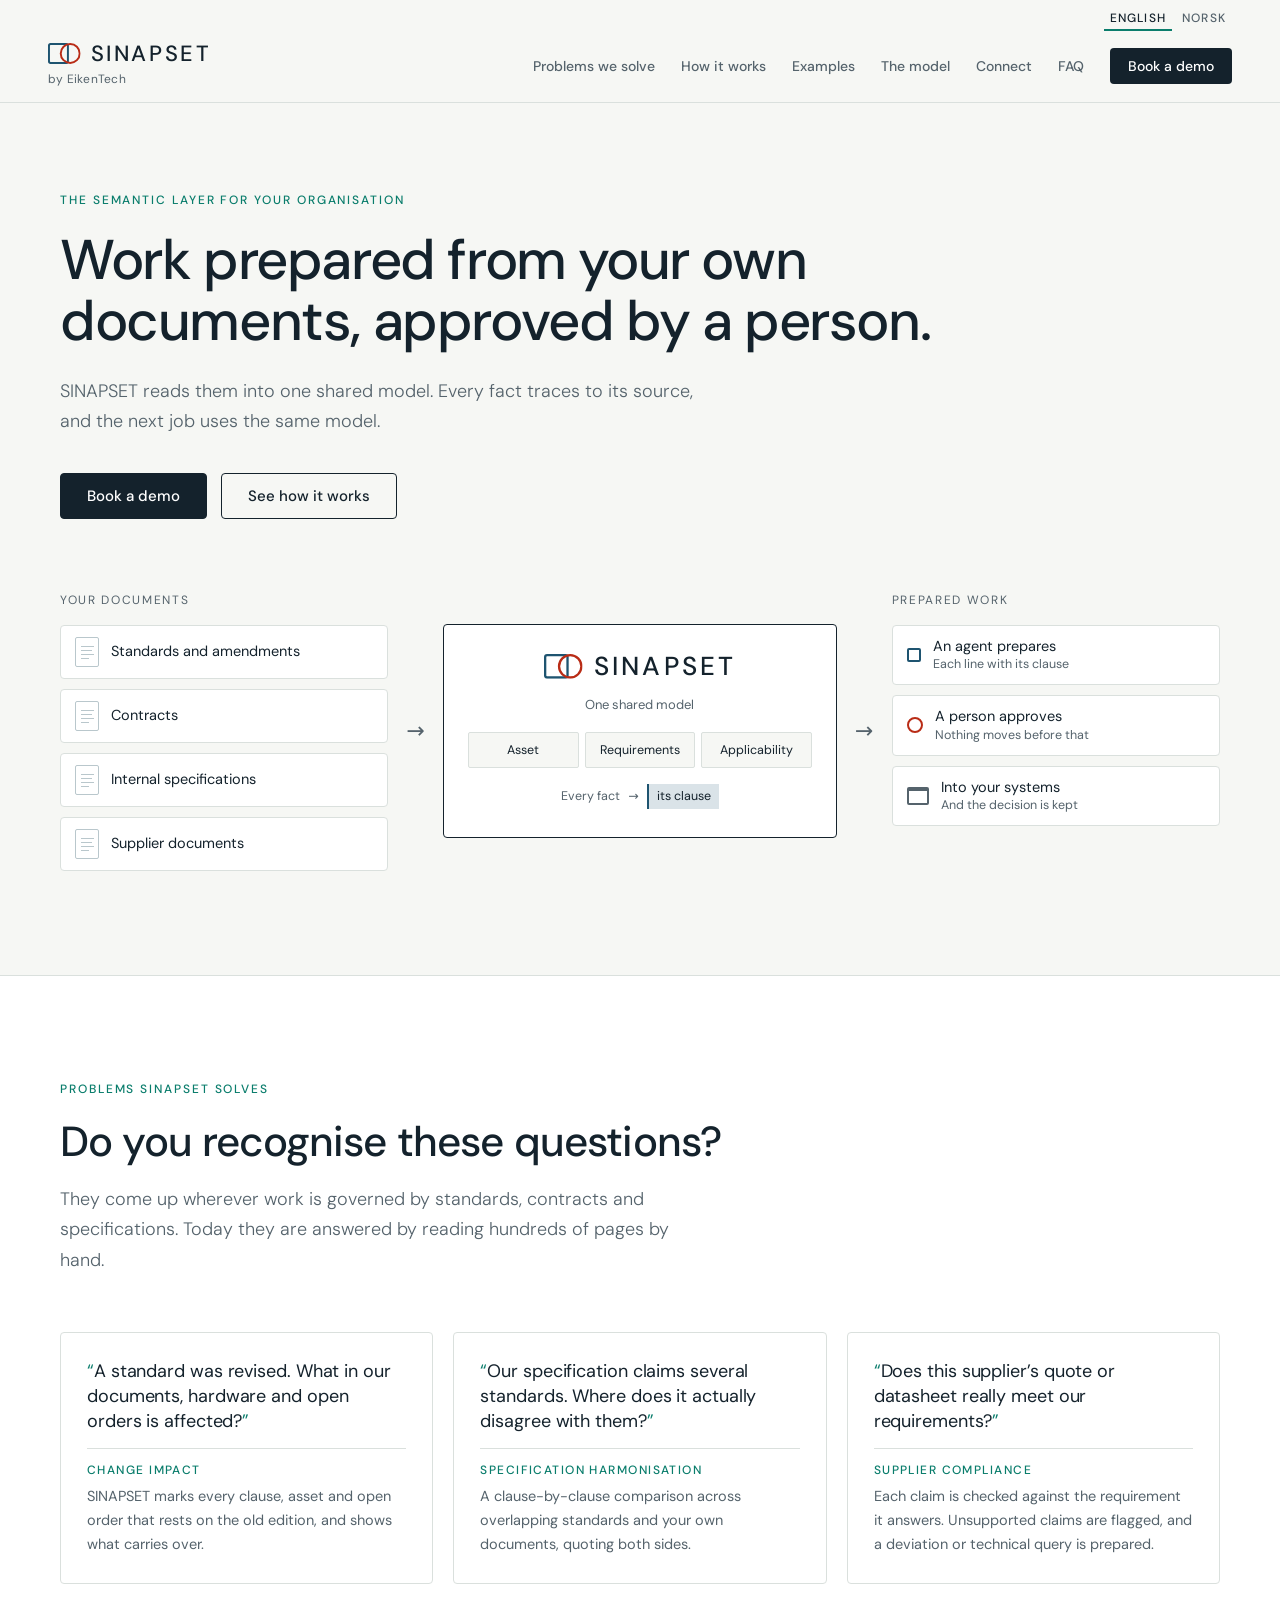
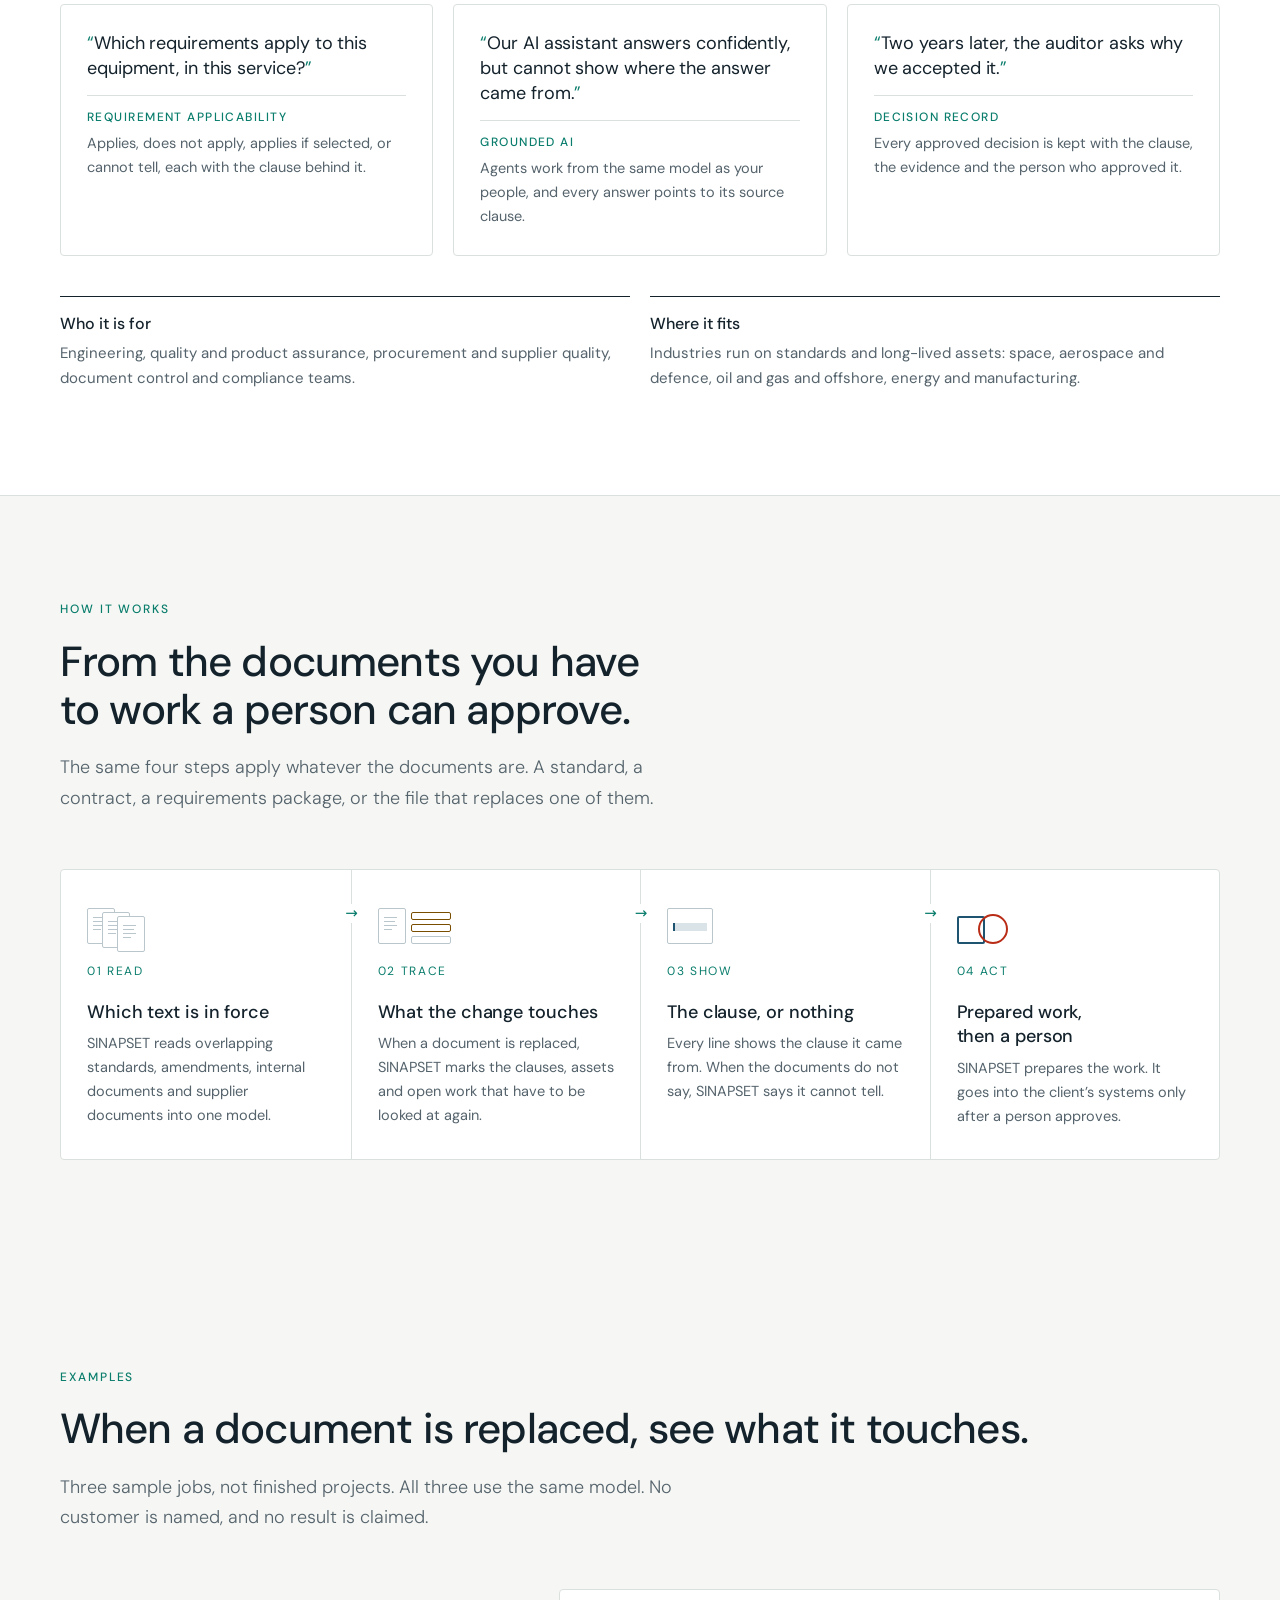
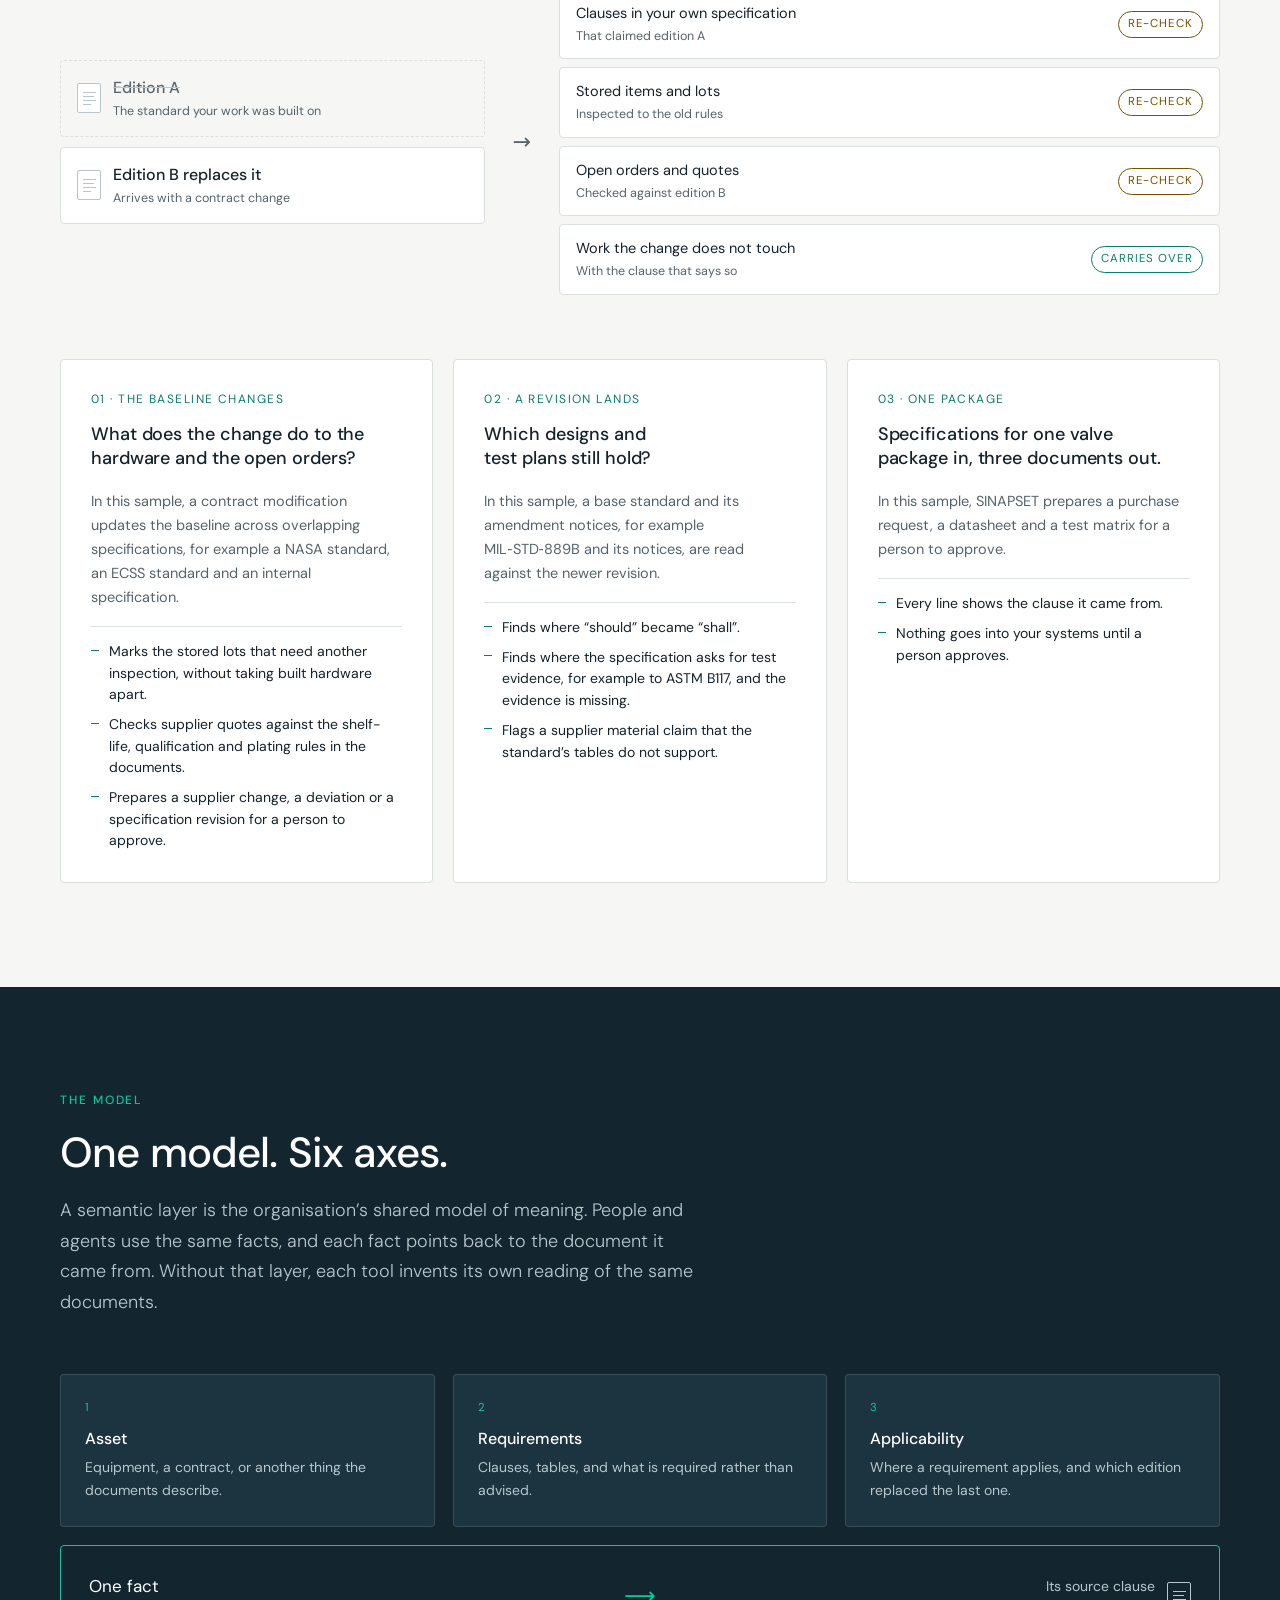
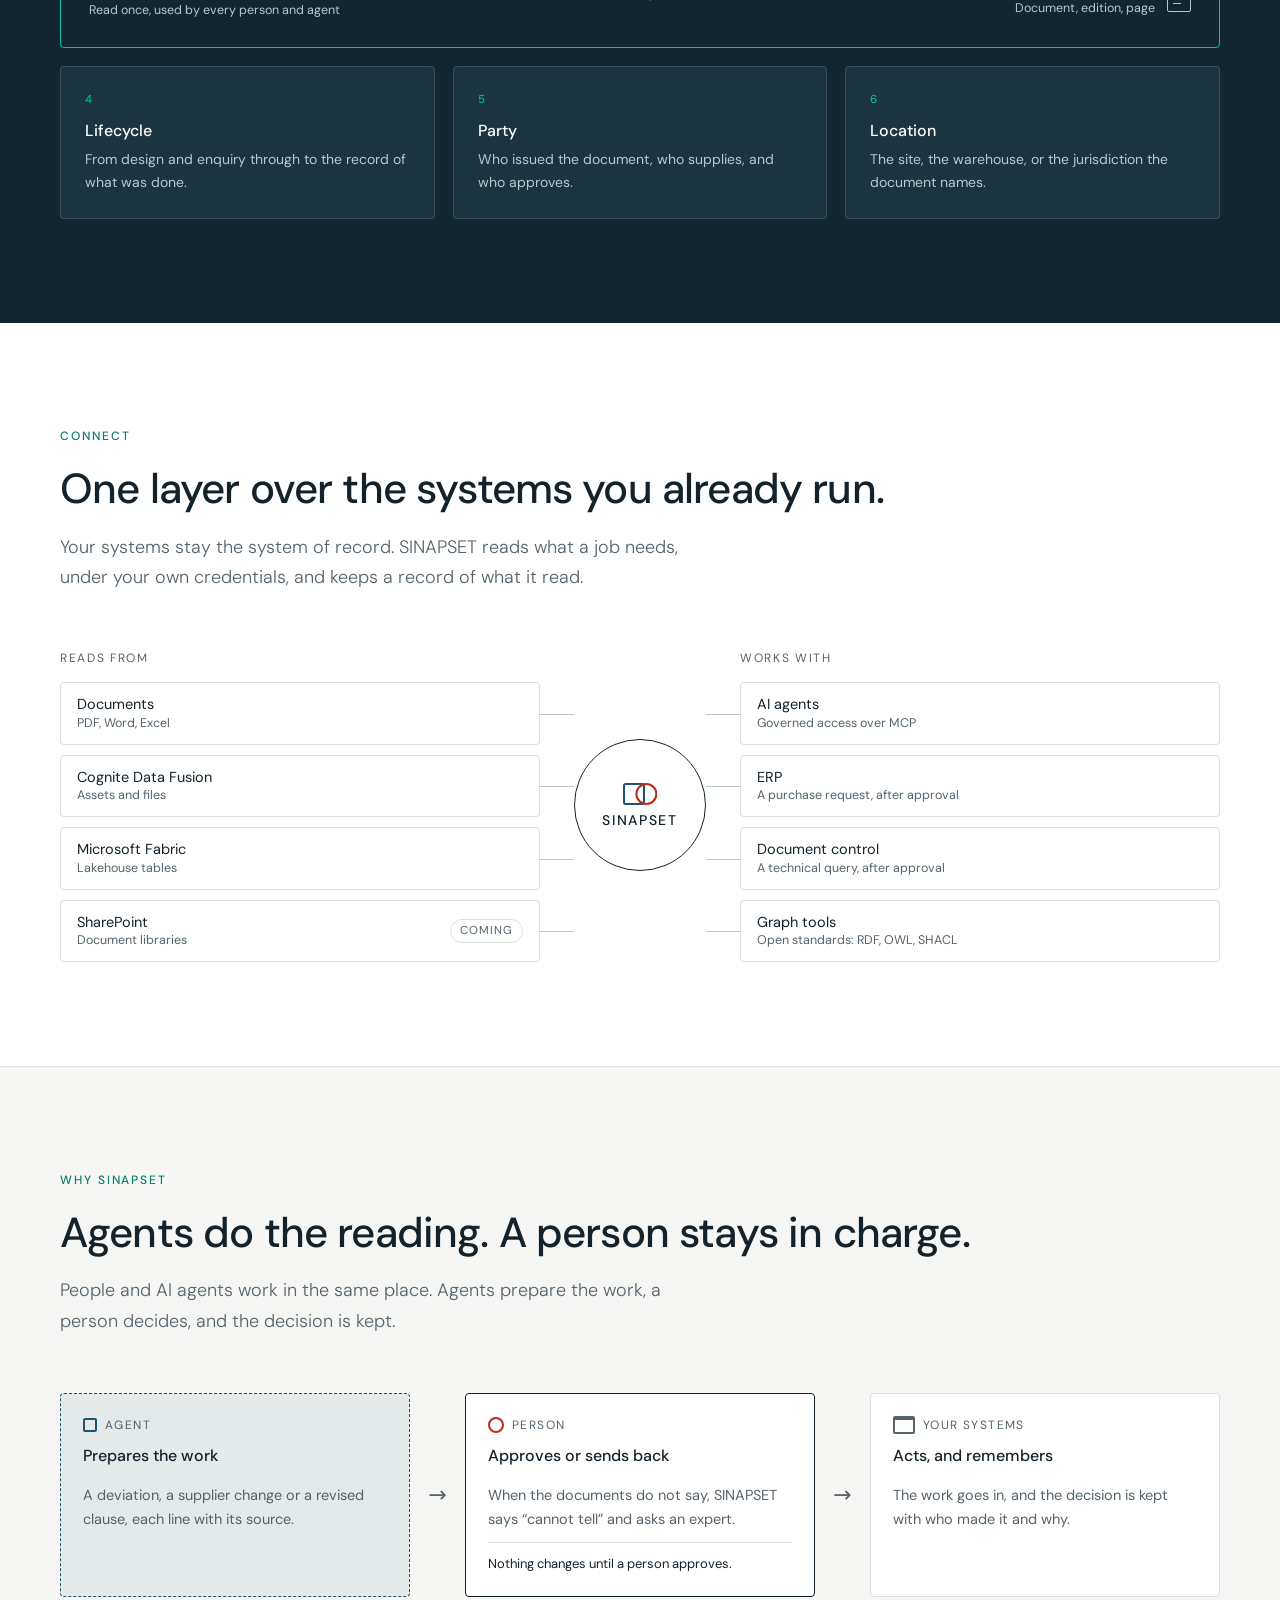
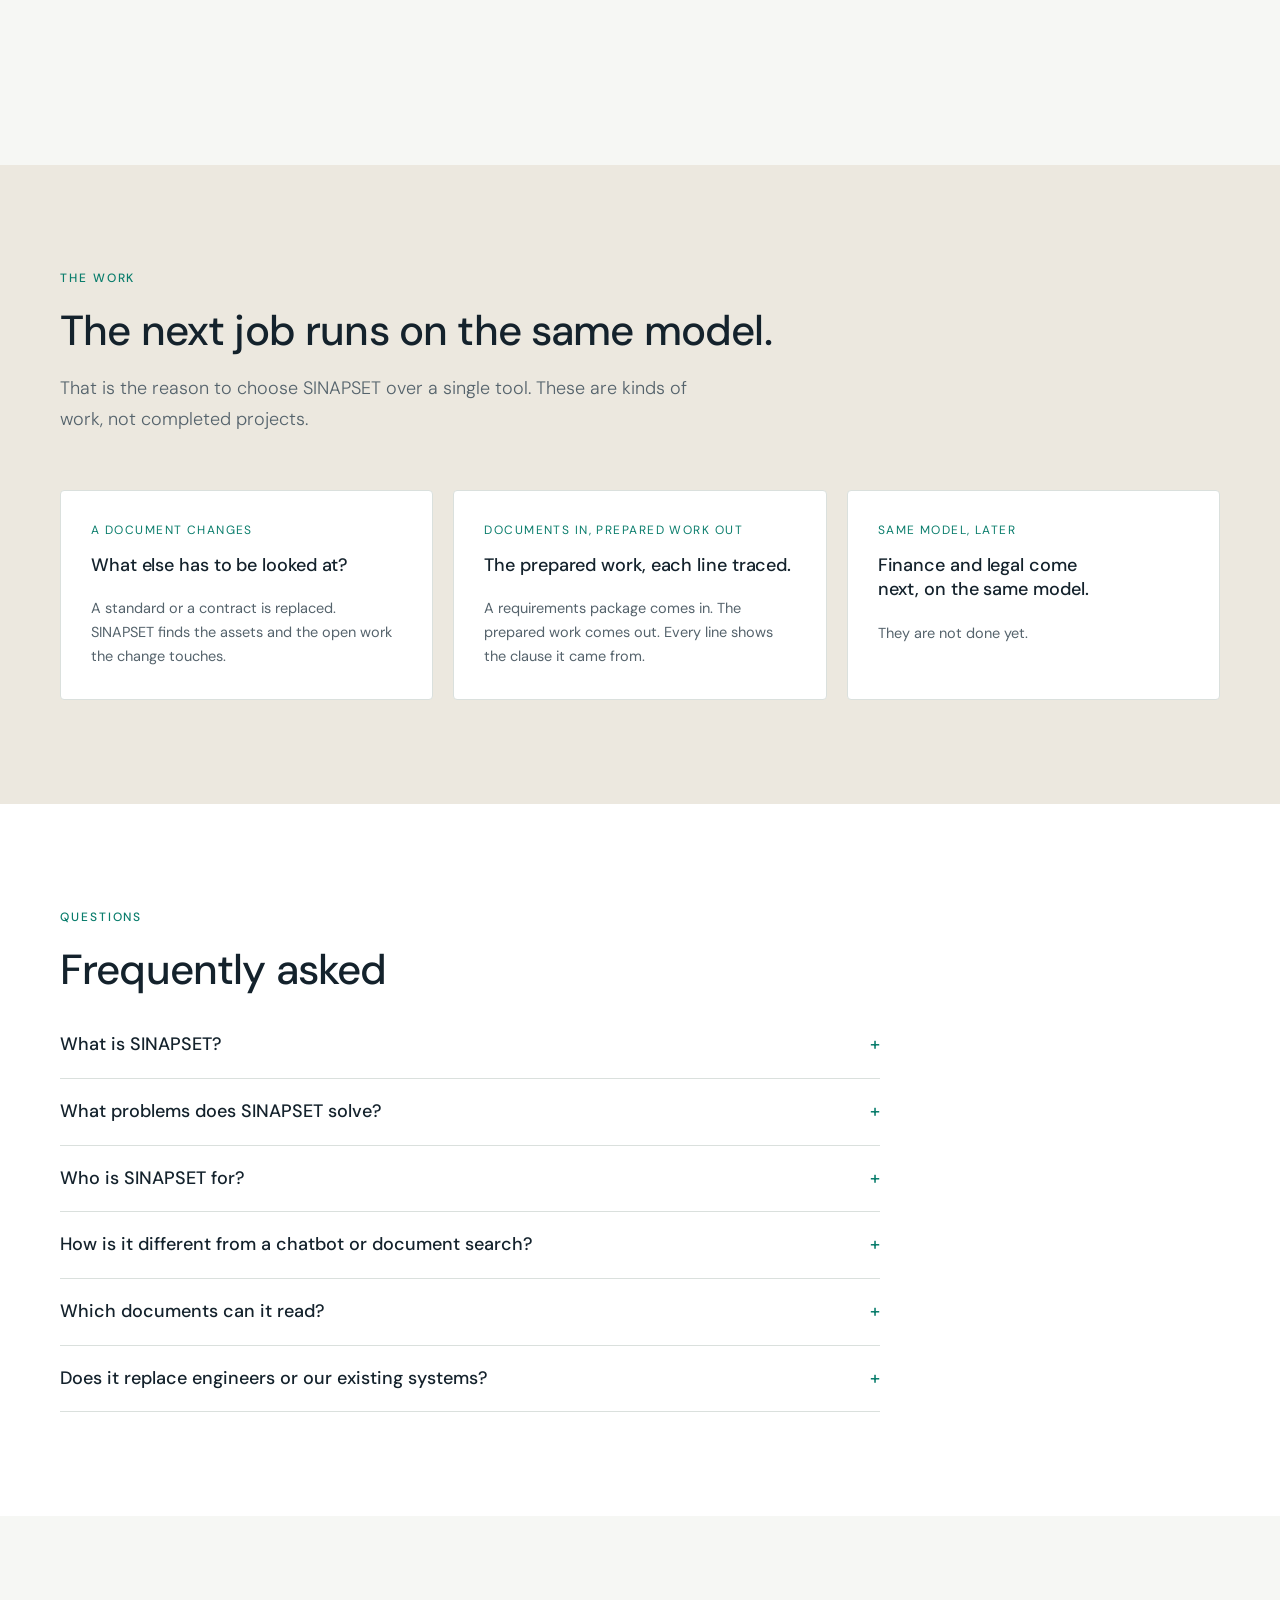
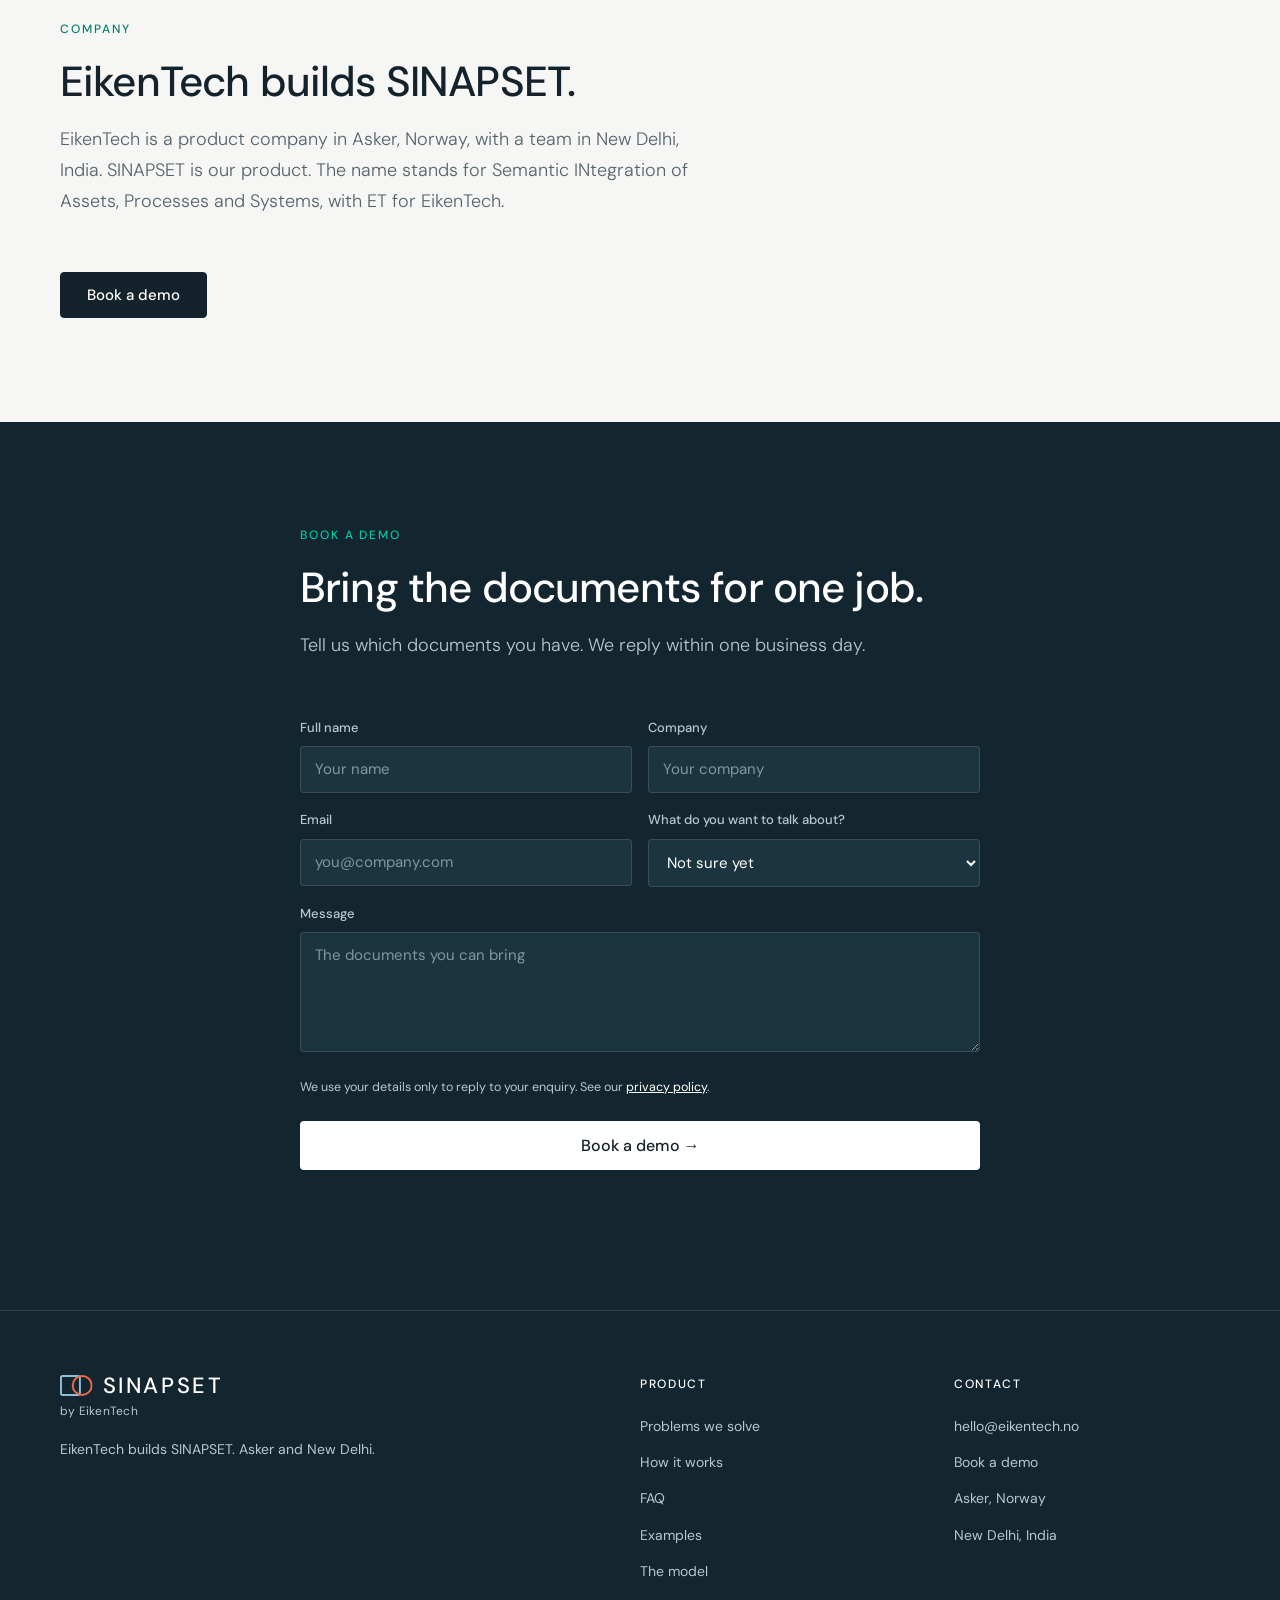
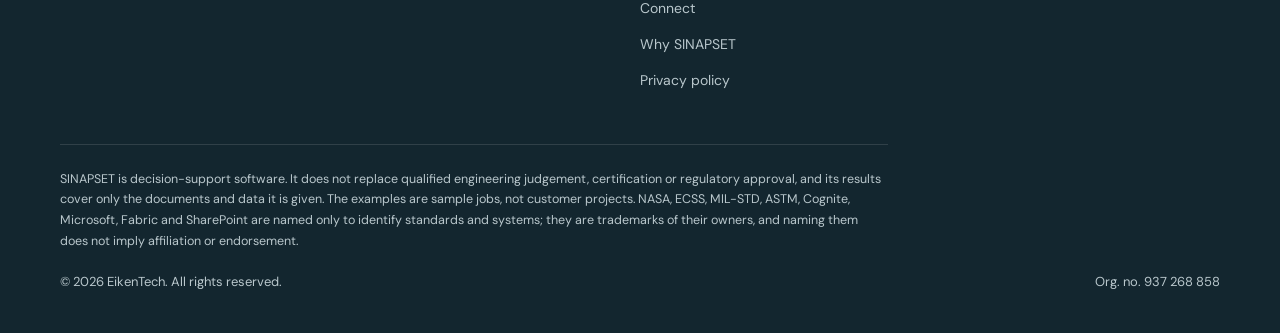
==== commit 42d803c2: "Rebrand the homepage as SINAPSET with a Nordic look and diagrams. - Name SINAPS -> SINAPSET everywhe" ====
--- a/index.html
+++ b/index.html
@@ -3,17 +3,17 @@
 <head>
   <meta charset="UTF-8" />
   <meta name="viewport" content="width=device-width, initial-scale=1.0"/>
-  <title>SINAPS by EikenTech</title>
-  <meta name="description" content="Work prepared from the organisation’s own documents, approved by a person. Every fact traces to its source. EikenTech builds SINAPS."/>
+  <title>SINAPSET by EikenTech — semantic layer for documents and AI agents</title>
+  <meta name="description" content="SINAPSET by EikenTech is a semantic layer that reads your standards, contracts and specifications into one traceable model for people and AI agents."/>
   <link rel="canonical" href="https://eikentech.no/"/>
-  <meta name="theme-color" content="#0A1628"/>
+  <meta name="theme-color" content="#F6F7F4"/>
   <link rel="icon" href="favicon.png" type="image/png" sizes="384x384"/>
   <link rel="icon" href="favicon.svg" type="image/svg+xml"/>
   <meta property="og:type" content="website"/>
   <meta property="og:url" content="https://eikentech.no/"/>
   <meta property="og:site_name" content="EikenTech"/>
-  <meta property="og:title" content="SINAPS by EikenTech"/>
-  <meta property="og:description" content="Work prepared from the organisation’s own documents, approved by a person. Every fact traces to its source."/>
+  <meta property="og:title" content="SINAPSET by EikenTech — semantic layer for documents and AI agents"/>
+  <meta property="og:description" content="SINAPSET by EikenTech is a semantic layer that reads your standards, contracts and specifications into one traceable model for people and AI agents."/>
   <meta property="og:locale" content="en_GB"/>
   <meta property="og:locale:alternate" content="nb_NO"/>
   <meta name="twitter:card" content="summary"/>
@@ -22,12 +22,12 @@
     "@context": "https://schema.org",
     "@type": "Organization",
     "name": "EikenTech",
-    "description": "EikenTech builds SINAPS. Work prepared from the organisation’s own documents, approved by a person. Every fact traces to its source.",
+    "description": "EikenTech is a Norwegian product company in Asker that builds SINAPSET, an enterprise semantic layer.",
     "url": "https://eikentech.no/",
-    "email": "surbhi.bansal@eikentech.no",
+    "email": "hello@eikentech.no",
     "taxID": "937268858",
     "identifier": { "@type": "PropertyValue", "propertyID": "Organisasjonsnummer", "value": "937268858" },
-    "brand": { "@type": "Brand", "name": "SINAPS" },
+    "brand": { "@type": "Brand", "name": "SINAPSET" },
     "address": { "@type": "PostalAddress", "addressLocality": "Asker", "addressCountry": "NO" },
     "location": [
       { "@type": "Place", "name": "Asker", "address": { "@type": "PostalAddress", "addressLocality": "Asker", "addressCountry": "NO" } },
@@ -35,713 +35,387 @@
     ]
   }
   </script>
+  <script type="application/ld+json">
+  {
+    "@context": "https://schema.org",
+    "@type": "SoftwareApplication",
+    "name": "SINAPSET",
+    "alternateName": "Semantic INtegration of Assets, Processes and Systems",
+    "applicationCategory": "BusinessApplication",
+    "operatingSystem": "Web",
+    "url": "https://eikentech.no/",
+    "publisher": { "@type": "Organization", "name": "EikenTech", "url": "https://eikentech.no/" },
+    "description": "SINAPSET is an enterprise semantic layer. It reads an organisation's standards, contracts, specifications and supplier documents into one shared model of assets, requirements and where each requirement applies. Every fact points to the clause it came from. When a document is replaced, SINAPSET shows which clauses, assets and open work are affected. AI agents prepare the work, and a person approves it before anything goes into the organisation's systems. When the documents do not give an answer, SINAPSET says it cannot tell.",
+    "featureList": [
+      "Change impact analysis: what a revised standard or contract change affects in documents, assets and open orders",
+      "Specification harmonisation: clause-by-clause comparison across overlapping standards and internal specifications",
+      "Supplier compliance: checks supplier quotes, datasheets and claims against requirements",
+      "Requirement applicability per asset: applies, does not apply, applies if selected, or cannot tell",
+      "Requirements traceability: every fact traces to its source clause",
+      "Prepared work (deviations, technical queries, specification revisions, purchase requests) approved by a person",
+      "Decision record with clause, evidence and approver",
+      "Grounded context for AI agents over MCP; connects to Cognite Data Fusion and Microsoft Fabric"
+    ],
+    "audience": { "@type": "BusinessAudience", "audienceType": "Engineering, quality and product assurance, procurement and supplier quality, document control and compliance teams in space, aerospace and defence, oil and gas and offshore, energy and manufacturing" },
+    "keywords": "semantic layer, knowledge graph, requirements traceability, standards compliance, change impact analysis, specification comparison, supplier compliance, requirement applicability, engineering documents, AI agents, decision support"
+  }
+  </script>
+  <script type="application/ld+json">
+  {
+    "@context": "https://schema.org",
+    "@type": "FAQPage",
+    "mainEntity": [
+      { "@type": "Question", "name": "What is SINAPSET?",
+        "acceptedAnswer": { "@type": "Answer", "text": "SINAPSET is an enterprise semantic layer from EikenTech. It reads an organisation's standards, contracts, specifications and supplier documents into one shared model of assets, requirements and where each requirement applies. Every fact points to the clause it came from. AI agents prepare work from that model, and a person approves it before anything goes into the organisation's systems." } },
+      { "@type": "Question", "name": "What problems does SINAPSET solve?",
+        "acceptedAnswer": { "@type": "Answer", "text": "It answers the questions that otherwise take days of reading: what a revised standard or contract change affects, where your specification disagrees with the standards it claims, whether a supplier's quote or datasheet meets your requirements, which requirements apply to a piece of equipment, and why a past decision was made." } },
+      { "@type": "Question", "name": "Who is SINAPSET for?",
+        "acceptedAnswer": { "@type": "Answer", "text": "Engineering, quality and product assurance, procurement and supplier quality, document control and compliance teams in industries run on standards, such as space, aerospace and defence, oil and gas and offshore, energy and manufacturing." } },
+      { "@type": "Question", "name": "How is it different from a chatbot or document search?",
+        "acceptedAnswer": { "@type": "Answer", "text": "A chatbot or search tool finds text and lets a model guess. SINAPSET builds a structured model of requirements, assets and editions, shows the clause behind every line, and says 'cannot tell' when the documents do not give an answer. A person approves the work, and the decision is kept." } },
+      { "@type": "Question", "name": "Which documents can it read?",
+        "acceptedAnswer": { "@type": "Answer", "text": "Standards and their amendments, contracts and contract changes, internal specifications, supplier quotes, datasheets and registers, as PDF, Word or Excel. You bring your own licensed copies of standards; SINAPSET ships none." } },
+      { "@type": "Question", "name": "Does it replace engineers or our existing systems?",
+        "acceptedAnswer": { "@type": "Answer", "text": "No. SINAPSET is decision support. It prepares the work and a qualified person decides. It sits over the systems you already run, which stay the system of record." } }
+    ]
+  }
+  </script>
+  <link rel="alternate" type="text/plain" href="/llms.txt" title="SINAPSET summary for AI assistants"/>
   <link rel="stylesheet" href="fonts.css"/>
   <style>
+    /* Nordic: snow and white surfaces, fjord-blue ink, one pine-teal accent from the ET mark, hairlines instead of shadows. */
     :root {
-      --navy: #0A1628;
-      --navy-mid: #112240;
-      --blue: #1A56DB;
-      --blue-light: #3B82F6;
-      --accent: #00C9A7;
-      --accent2: #F59E0B;
+      --snow: #F6F7F4;
       --white: #FFFFFF;
-      --off-white: #F0F4FF;
-      --gray: #94A3B8;
-      --gray-light: #E2E8F0;
-      --text: #1E293B;
+      --birch: #ECE8DF;
+      --ink: #14222C;
+      --muted: #55636C;
+      --line: #DAE0DD;
+      --fjord: #13262F;
+      --fjord-2: #1C3440;
+      --fjord-line: rgba(255,255,255,0.12);
+      --frost: #B9C7CC;
+      --teal: #00C9A7;
+      --teal-ink: #0A7D6C;
+      --teal-wash: rgba(0,168,140,0.10);
+      --amber: #7a4e00; /* brand book 'differ' */
+      --clause-mark: rgba(30,84,112,0.16);
+      /* SINAPSET brand book: agent = square, stamp = a person's approval (docs/product/design/sinapset-theme.md) */
+      --agent: #1e5470;
+      --stamp: #b92c16;
+      --agent-wash: rgba(30,84,112,0.08);
+      --mark-agent: var(--agent);
+      --mark-stamp: var(--stamp);
+      --r: 4px;
     }
 
     *, *::before, *::after { box-sizing: border-box; margin: 0; padding: 0; }
-
     html { scroll-behavior: smooth; }
-
     body {
-      font-family: 'DM Sans', sans-serif;
-      background: var(--white);
-      color: var(--text);
+      font-family: 'DM Sans', system-ui, -apple-system, 'Segoe UI', sans-serif;
+      background: var(--snow);
+      color: var(--ink);
+      font-size: 16px;
+      line-height: 1.65;
       overflow-x: hidden;
     }
-
-    /* ── LANGUAGE TOGGLE ── */
-    .lang-bar {
-      background: var(--navy);
-      display: flex;
-      justify-content: flex-end;
-      align-items: center;
-      padding: 8px 48px;
-      gap: 8px;
-    }
+    a { color: inherit; }
+    :focus-visible { outline: 2px solid var(--teal-ink); outline-offset: 2px; }
+
+    /* ── WORDMARK ── one face for SINAPSET and EikenTech: DM Sans Medium; the symbol carries the colour */
+    .wm { display: inline-flex; align-items: baseline; font-family: 'DM Sans', sans-serif; font-weight: 500; letter-spacing: 0.12em; font-size: 22px; line-height: 1; color: var(--ink); text-decoration: none; white-space: nowrap; }
+    .on-dark .wm { color: var(--white); }
+    .on-dark { --mark-agent: #8fbdd3; --mark-stamp: #f0694a; }
+    .lockup { display: inline-flex; align-items: center; gap: 0.45em; font-size: 22px; }
+    .lockup .mk { height: 0.95em; width: auto; aspect-ratio: 100 / 64; flex: none; overflow: visible; }
+    .lockup .wm { font-size: 1em; }
+    .brand-lockup { display: inline-flex; flex-direction: column; gap: 5px; text-decoration: none; }
+    .brand-by { font-size: 12px; color: var(--muted); letter-spacing: 0.02em; }
+    .on-dark .brand-by { color: var(--frost); }
+
+    /* ── LANGUAGE ── */
+    .lang-bar { display: flex; justify-content: flex-end; gap: 4px; padding: 8px 48px 0; }
     .lang-btn {
-      background: transparent;
-      border: 1px solid rgba(255,255,255,0.25);
-      color: var(--gray);
-      padding: 4px 14px;
-      border-radius: 20px;
-      cursor: pointer;
-      font-family: 'DM Sans', sans-serif;
-      font-size: 13px;
-      transition: all 0.2s;
-    }
-    .lang-btn.active {
-      background: var(--accent);
-      border-color: var(--accent);
-      color: var(--navy);
-      font-weight: 600;
-    }
+      background: transparent; border: 0; border-bottom: 2px solid transparent;
+      color: var(--muted); padding: 2px 6px; cursor: pointer;
+      font: 500 12px/1.4 'DM Sans', sans-serif; letter-spacing: 0.1em; text-transform: uppercase;
+    }
+    .lang-btn.active { color: var(--ink); border-bottom-color: var(--teal-ink); }
 
     /* ── NAV ── */
     nav {
-      position: sticky;
-      top: 0;
-      z-index: 100;
-      background: rgba(10,22,40,0.97);
-      backdrop-filter: blur(12px);
-      display: flex;
-      align-items: center;
-      justify-content: space-between;
-      padding: 0 48px;
-      height: 68px;
-      border-bottom: 1px solid rgba(255,255,255,0.06);
-    }
-    .logo {
-      font-family: 'Syne', sans-serif;
-      font-weight: 800;
-      font-size: 22px;
-      color: var(--white);
-      letter-spacing: -0.5px;
-      text-decoration: none;
-    }
-    .logo span { color: var(--accent); }
-    .nav-links {
-      display: flex;
-      gap: 20px;
-      list-style: none;
-      align-items: center;
-    }
-    .nav-links a {
-      color: var(--gray);
-      text-decoration: none;
-      font-size: 14px;
-      font-weight: 500;
-      transition: color 0.2s;
-    }
-    .nav-links a:hover { color: var(--white); }
+      position: sticky; top: 0; z-index: 100;
+      background: rgba(246,247,244,0.94);
+      backdrop-filter: blur(10px); -webkit-backdrop-filter: blur(10px);
+      display: flex; align-items: center; justify-content: space-between;
+      padding: 0 48px; min-height: 72px;
+      border-bottom: 1px solid var(--line);
+    }
+    .nav-links { display: flex; gap: 26px; list-style: none; align-items: center; }
+    .nav-links a { color: var(--muted); text-decoration: none; font-size: 14px; font-weight: 500; }
+    .nav-links a:hover { color: var(--ink); }
     .nav-cta {
-      background: var(--accent);
-      color: var(--navy) !important;
-      padding: 8px 20px;
-      border-radius: 6px;
-      font-weight: 600 !important;
-      font-size: 14px;
-      text-decoration: none;
-      transition: opacity 0.2s;
-    }
-    .nav-cta:hover { opacity: 0.85; }
+      background: var(--ink); color: var(--white) !important;
+      padding: 9px 18px; border-radius: var(--r); font-weight: 500 !important;
+    }
+    .nav-cta:hover { background: var(--fjord-2); }
     .nav-toggle {
-      display: none;
-      background: transparent;
-      border: 1px solid rgba(255,255,255,0.25);
-      border-radius: 6px;
-      color: var(--white);
-      font-size: 20px;
-      line-height: 1;
-      padding: 6px 10px;
-      cursor: pointer;
-    }
+      display: none; background: transparent; border: 1px solid var(--line); border-radius: var(--r);
+      color: var(--ink); font-size: 18px; line-height: 1; padding: 7px 10px; cursor: pointer;
+    }
+
+    /* ── LAYOUT ── */
+    section { padding: 104px 48px; scroll-margin-top: 80px; }
+    .inner { max-width: 1160px; margin: 0 auto; }
+    .section-label {
+      font-size: 12px; font-weight: 500; letter-spacing: 0.16em; text-transform: uppercase;
+      color: var(--teal-ink); margin-bottom: 18px;
+    }
+    h1, h2, h3, h4 { font-family: 'DM Sans', sans-serif; font-weight: 500; text-wrap: balance; }
+    h1 { font-size: clamp(34px, 4.6vw, 56px); line-height: 1.1; letter-spacing: -0.025em; margin-bottom: 24px; }
+    h2 { font-size: clamp(28px, 3.3vw, 42px); line-height: 1.15; letter-spacing: -0.02em; margin-bottom: 18px; }
+    h3 { font-size: 18px; line-height: 1.35; letter-spacing: -0.005em; margin-bottom: 8px; }
+    h4 { font-size: 16px; line-height: 1.4; margin-bottom: 6px; }
+    .section-intro { font-size: 18px; font-weight: 300; color: var(--muted); max-width: 640px; line-height: 1.7; margin-bottom: 56px; }
+    .small { font-size: 13px; color: var(--muted); line-height: 1.6; }
+    .dark { background: var(--fjord); color: var(--white); }
+    .dark .section-label { color: var(--teal); }
+    .dark .section-intro, .dark .small { color: var(--frost); }
+    .band-birch { background: var(--birch); }
+    .band-white { background: var(--white); }
+    .rule { border-top: 1px solid var(--line); }
+
+    .btn {
+      display: inline-flex; align-items: center; gap: 8px;
+      padding: 13px 26px; border-radius: var(--r); text-decoration: none;
+      font: 500 15px/1.2 'DM Sans', sans-serif; border: 1px solid var(--ink); cursor: pointer;
+    }
+    .btn-primary { background: var(--ink); color: var(--white); }
+    .btn-primary:hover { background: var(--fjord-2); }
+    .btn-outline { background: transparent; color: var(--ink); }
+    .btn-outline:hover { border-color: var(--teal-ink); color: var(--teal-ink); }
+    .ctas { display: flex; gap: 14px; flex-wrap: wrap; }
+
+    /* ── DIAGRAM PRIMITIVES ── */
+    .box { background: var(--white); border: 1px solid var(--line); border-radius: var(--r); }
+    .doc {
+      flex: none; width: 24px; height: 30px; border: 1px solid var(--frost); border-radius: 2px; background: var(--white);
+      background-image: linear-gradient(var(--frost), var(--frost)), linear-gradient(var(--frost), var(--frost)), linear-gradient(var(--frost), var(--frost)), linear-gradient(var(--frost), var(--frost));
+      background-size: 13px 1px, 11px 1px, 13px 1px, 8px 1px;
+      background-position: 5px 8px, 5px 12px, 5px 16px, 5px 20px;
+      background-repeat: no-repeat;
+    }
+    .sq { flex: none; width: 14px; height: 14px; border: 2px solid var(--agent); border-radius: 2px; }
+    .ci { flex: none; width: 16px; height: 16px; border: 2px solid var(--stamp); border-radius: 50%; }
+    .sys { flex: none; width: 22px; height: 18px; border: 2px solid var(--muted); border-radius: 2px; box-shadow: inset 0 4px 0 -2px var(--muted); }
+    .item { display: flex; gap: 12px; align-items: center; padding: 11px 14px; font-size: 14.5px; line-height: 1.35; }
+    .item small { display: block; font-size: 12.5px; color: var(--muted); }
+    .col-label { font-size: 12px; letter-spacing: 0.14em; text-transform: uppercase; color: var(--muted); margin-bottom: 4px; }
+    .arrow { color: var(--muted); font-size: 22px; text-align: center; line-height: 1; }
+    .arrow::before { content: "→"; }
 
     /* ── HERO ── */
-    .hero {
-      background: var(--navy);
-      min-height: 0;
-      display: flex;
-      align-items: center;
-      position: relative;
-      overflow: hidden;
-      padding: 72px 48px 80px;
-    }
-    .hero-bg {
-      position: absolute;
-      inset: 0;
-      background:
-        radial-gradient(ellipse 60% 50% at 70% 50%, rgba(26,86,219,0.18) 0%, transparent 70%),
-        radial-gradient(ellipse 40% 40% at 20% 80%, rgba(0,201,167,0.1) 0%, transparent 60%);
-    }
-    .hero-grid {
-      position: absolute;
-      inset: 0;
-      background-image:
-        linear-gradient(rgba(255,255,255,0.03) 1px, transparent 1px),
-        linear-gradient(90deg, rgba(255,255,255,0.03) 1px, transparent 1px);
-      background-size: 60px 60px;
-    }
-    .hero-content {
-      position: relative;
-      max-width: 680px;
-      animation: fadeUp 0.9s ease both;
-    }
-    .hero-badge {
-      display: inline-flex;
-      align-items: center;
-      gap: 8px;
-      background: rgba(0,201,167,0.12);
-      border: 1px solid rgba(0,201,167,0.3);
-      color: var(--accent);
-      padding: 6px 16px;
-      border-radius: 20px;
-      font-size: 13px;
-      font-weight: 500;
-      margin-bottom: 28px;
-    }
-    .hero-badge::before {
-      content: '';
-      width: 7px; height: 7px;
-      background: var(--accent);
-      border-radius: 50%;
-    }
-    h1 {
-      font-family: 'Syne', sans-serif;
-      font-size: clamp(28px, 3vw, 40px);
-      font-weight: 800;
-      color: var(--white);
-      line-height: 1.25;
-      letter-spacing: -0.6px;
-      margin-bottom: 24px;
-    }
-    h1 em {
-      font-style: normal;
-      color: var(--accent);
-    }
-    .hero-sub {
-      font-size: 18px;
-      color: #94A3B8;
-      line-height: 1.7;
-      margin-bottom: 40px;
-      max-width: 560px;
-      font-weight: 300;
-    }
-    .hero-ctas {
-      display: flex;
-      gap: 16px;
-      flex-wrap: wrap;
-    }
-    .btn-primary {
-      background: var(--blue);
-      color: var(--white);
-      padding: 14px 32px;
-      border-radius: 8px;
-      text-decoration: none;
-      font-weight: 600;
-      font-size: 15px;
-      transition: all 0.2s;
-      border: none;
-      cursor: pointer;
-    }
-    .btn-primary:hover { background: var(--blue-light); transform: translateY(-1px); }
-    .btn-outline {
-      background: transparent;
-      color: var(--white);
-      padding: 14px 32px;
-      border-radius: 8px;
-      text-decoration: none;
-      font-weight: 500;
-      font-size: 15px;
-      border: 1px solid rgba(255,255,255,0.2);
-      transition: all 0.2s;
-    }
-    .btn-outline:hover { border-color: var(--accent); color: var(--accent); }
-
-    .hero-stats {
-      position: absolute;
-      right: 48px;
-      bottom: 80px;
-      display: flex;
-      gap: 40px;
-      animation: fadeUp 0.9s 0.3s ease both;
-    }
-    .stat { text-align: center; }
-    .stat-num {
-      font-family: 'Syne', sans-serif;
-      font-size: 36px;
-      font-weight: 800;
-      color: var(--white);
-    }
-    .stat-num span { color: var(--accent); }
-    .stat-label { font-size: 13px; color: var(--gray); margin-top: 4px; }
-
-    /* ── SECTION COMMON ── */
-    section { padding: 96px 48px; scroll-margin-top: 80px; }
-    .section-label {
-      font-size: 12px;
-      font-weight: 700;
-      letter-spacing: 2px;
-      text-transform: uppercase;
-      color: var(--accent);
-      margin-bottom: 16px;
-    }
-    h2 {
-      font-family: 'Syne', sans-serif;
-      font-size: clamp(28px, 3.5vw, 44px);
-      font-weight: 700;
-      color: var(--navy);
-      line-height: 1.2;
-      letter-spacing: -0.5px;
-      margin-bottom: 16px;
-    }
-    .section-intro {
-      font-size: 17px;
-      color: #64748B;
-      max-width: 600px;
-      line-height: 1.7;
-      margin-bottom: 64px;
-      font-weight: 300;
-    }
-
-    /* ── ABOUT ── */
-    .about { background: var(--off-white); }
-    .about-grid {
-      display: grid;
-      grid-template-columns: 1fr 1fr;
-      gap: 64px;
-      align-items: center;
-    }
-    .about-visual {
-      background: var(--navy);
-      border-radius: 16px;
-      padding: 48px;
-      position: relative;
-      overflow: hidden;
-    }
-    .about-visual::before {
-      content: '';
-      position: absolute;
-      top: -30%;
-      right: -20%;
-      width: 300px; height: 300px;
-      background: radial-gradient(circle, rgba(0,201,167,0.2) 0%, transparent 70%);
-    }
-    .location-pair {
-      display: flex;
-      flex-direction: column;
-      gap: 24px;
-      position: relative;
-    }
-    .location-card {
-      background: rgba(255,255,255,0.06);
-      border: 1px solid rgba(255,255,255,0.1);
-      border-radius: 12px;
-      padding: 20px 24px;
-      display: flex;
-      align-items: center;
-      gap: 16px;
-    }
-    .loc-flag { font-size: 28px; }
-    .loc-name {
-      font-family: 'Syne', sans-serif;
-      font-weight: 700;
-      color: var(--white);
-      font-size: 16px;
-    }
-    .loc-role { font-size: 13px; color: var(--gray); margin-top: 2px; }
-    .loc-connector {
-      width: 2px;
-      height: 32px;
-      background: linear-gradient(to bottom, var(--accent), var(--blue));
-      margin: 0 auto;
-      border-radius: 2px;
-    }
-    .about-text h2 { color: var(--navy); }
-    .about-text p {
-      font-size: 16px;
-      color: #475569;
-      line-height: 1.8;
-      margin-bottom: 16px;
-      font-weight: 300;
-    }
-    .compliance-tags {
-      display: flex;
-      flex-wrap: wrap;
-      gap: 10px;
-      margin-top: 24px;
-    }
-    .tag {
-      background: var(--white);
-      border: 1px solid var(--gray-light);
-      color: var(--navy);
-      padding: 6px 14px;
-      border-radius: 20px;
-      font-size: 13px;
-      font-weight: 500;
-    }
-    .tag.accent { background: rgba(0,201,167,0.1); border-color: rgba(0,201,167,0.3); color: #059669; }
-
-    /* ── SERVICES ── */
-    .services { background: var(--white); }
-    .services-tabs {
-      display: flex;
-      gap: 8px;
-      margin-bottom: 48px;
-      flex-wrap: wrap;
-    }
-    .tab-btn {
-      background: var(--off-white);
-      border: 1px solid var(--gray-light);
-      color: #64748B;
-      padding: 10px 22px;
-      border-radius: 8px;
-      cursor: pointer;
-      font-family: 'DM Sans', sans-serif;
-      font-size: 14px;
-      font-weight: 500;
-      transition: all 0.2s;
-    }
-    .tab-btn.active {
-      background: var(--navy);
-      color: var(--white);
-      border-color: var(--navy);
-    }
-    .service-panel { display: none; }
-    .service-panel.active { display: grid; grid-template-columns: repeat(auto-fill, minmax(300px, 1fr)); gap: 24px; }
-    .service-card {
-      background: var(--off-white);
-      border: 1px solid var(--gray-light);
-      border-radius: 14px;
-      padding: 32px;
-      transition: all 0.25s;
-      position: relative;
-      overflow: hidden;
-    }
-    .service-card::before {
-      content: '';
-      position: absolute;
-      top: 0; left: 0; right: 0;
-      height: 3px;
-      background: linear-gradient(90deg, var(--blue), var(--accent));
-      opacity: 0;
-      transition: opacity 0.25s;
-    }
-    .service-card:hover { transform: translateY(-4px); box-shadow: 0 12px 40px rgba(0,0,0,0.08); border-color: var(--blue-light); }
-    .service-card:hover::before { opacity: 1; }
-    .service-icon {
-      width: 48px; height: 48px;
-      background: linear-gradient(135deg, var(--blue), var(--accent));
-      border-radius: 12px;
-      display: flex;
-      align-items: center;
-      justify-content: center;
-      font-size: 22px;
-      margin-bottom: 20px;
-    }
-    .service-card h3 {
-      font-family: 'Syne', sans-serif;
-      font-size: 18px;
-      font-weight: 700;
-      color: var(--navy);
-      margin-bottom: 10px;
-    }
-    .service-card p { font-size: 14px; color: #64748B; line-height: 1.7; }
-    .service-list {
-      list-style: none;
-      margin-top: 12px;
-    }
-    .service-list li {
-      font-size: 13px;
-      color: #64748B;
-      padding: 4px 0;
-      padding-left: 18px;
-      position: relative;
-    }
-    .service-list li::before {
-      content: '→';
-      position: absolute;
-      left: 0;
-      color: var(--accent);
-      font-size: 12px;
-    }
-    .service-grid {
-      display: grid;
-      grid-template-columns: repeat(auto-fill, minmax(320px, 1fr));
-      gap: 24px;
-    }
-    .service-tag {
-      display: inline-block;
-      font-size: 11px;
-      font-weight: 700;
-      text-transform: uppercase;
-      letter-spacing: 0.08em;
-      color: var(--blue);
-      background: rgba(26,86,219,0.08);
-      padding: 4px 10px;
-      border-radius: 12px;
-      margin-bottom: 14px;
-    }
-    .services { background: var(--white); }
-
-    /* ── DOMAINS ── */
-    .domains { background: var(--navy); }
-    .domains h2 { color: var(--white); }
-    .domains .section-intro { color: #94A3B8; }
-    .domains-grid {
-      display: grid;
-      grid-template-columns: repeat(auto-fill, minmax(200px, 1fr));
-      gap: 16px;
-    }
-    .domain-card {
-      background: rgba(255,255,255,0.04);
-      border: 1px solid rgba(255,255,255,0.08);
-      border-radius: 12px;
-      padding: 28px 24px;
-      text-align: left;
-      transition: all 0.2s;
-    }
-    .domain-card:hover {
-      background: rgba(0,201,167,0.08);
-      border-color: rgba(0,201,167,0.3);
-      transform: translateY(-2px);
-    }
-    .domain-icon { font-size: 32px; margin-bottom: 12px; }
-    .domain-card h4 {
-      font-family: 'Syne', sans-serif;
-      font-weight: 600;
-      font-size: 15px;
-      color: var(--white);
-      margin-bottom: 8px;
-    }
-    .domain-card p { font-size: 13px; color: var(--gray); line-height: 1.5; }
-
-    /* ── DELIVERIES ── */
-    .deliveries { background: var(--off-white); }
-    .delivery-grid {
-      display: grid;
-      grid-template-columns: repeat(auto-fill, minmax(340px, 1fr));
-      gap: 24px;
-    }
-    .delivery-card {
-      background: var(--white);
-      border-radius: 14px;
-      padding: 28px;
-      border: 1px solid var(--gray-light);
-      display: flex;
-      flex-direction: column;
-      gap: 12px;
-      align-items: flex-start;
-      transition: all 0.2s;
-      min-width: 0;
-    }
-    .delivery-card:hover { box-shadow: 0 8px 32px rgba(0,0,0,0.06); transform: translateY(-2px); }
-    .delivery-num {
-      font-family: 'Syne', sans-serif;
-      font-size: 32px;
-      font-weight: 800;
-      color: var(--gray-light);
-      line-height: 1;
-      min-width: 40px;
-    }
-    .delivery-num.label {
-      color: var(--accent);
-      font-size: 13px;
-      letter-spacing: 0.06em;
-      text-transform: uppercase;
-      min-width: 0;
-      padding-top: 0;
-    }
-    .delivery-card h3, .delivery-card p { min-width: 0; }
-    .delivery-card h3 {
-      font-family: 'Syne', sans-serif;
-      font-size: 17px;
-      font-weight: 700;
-      color: var(--navy);
-      margin-bottom: 8px;
-    }
-    .delivery-card p { font-size: 14px; color: #64748B; line-height: 1.7; }
-
-    /* ── BENEFITS ── */
-    .benefits { background: var(--white); }
-    .benefits-grid {
-      display: grid;
-      grid-template-columns: repeat(3, 1fr);
-      gap: 32px;
-    }
-    .benefit-item {
-      display: flex;
-      gap: 16px;
-      align-items: flex-start;
-    }
-    .benefit-check {
-      width: 32px; height: 32px;
-      background: rgba(0,201,167,0.1);
-      border-radius: 50%;
-      display: flex;
-      align-items: center;
-      justify-content: center;
-      font-size: 14px;
-      flex-shrink: 0;
-      margin-top: 2px;
-    }
-    .benefit-item h4 {
-      font-family: 'Syne', sans-serif;
-      font-size: 15px;
-      font-weight: 700;
-      color: var(--navy);
-      margin-bottom: 6px;
-    }
-    .benefit-item p { font-size: 13px; color: #64748B; line-height: 1.6; }
+    .hero { padding: 88px 48px 104px; }
+    .hero .section-intro { margin-bottom: 36px; }
+    .hero-flow { display: grid; grid-template-columns: 1fr auto 1.2fr auto 1fr; gap: 18px; align-items: start; margin-top: 72px; }
+    .hero-flow > .arrow, .hero-flow > .core { align-self: center; }
+    .stack { display: grid; gap: 10px; min-width: 0; }
+    .core { padding: 28px 24px; display: grid; gap: 16px; justify-items: center; text-align: center; border-color: var(--ink); }
+    .core .lockup { font-size: 26px; }
+    .axes3 { display: grid; grid-template-columns: 1fr 1fr 1fr; gap: 6px; width: 100%; }
+    .axes3 > span { padding: 7px 4px; border: 1px solid var(--line); border-radius: 2px; font-size: 12.5px; background: var(--snow); }
+    .trace { display: flex; align-items: center; gap: 8px; font-size: 12.5px; color: var(--muted); }
+    .trace i { font-style: normal; padding: 2px 8px; background: var(--clause-mark); border-left: 2px solid var(--agent); color: var(--ink); }
+
+    /* ── PROBLEMS ── */
+    .problems { display: grid; grid-template-columns: repeat(3, 1fr); gap: 20px; }
+    .prob { padding: 26px; display: grid; gap: 14px; align-content: start; min-width: 0; }
+    .prob .ask { font-size: 18px; line-height: 1.4; letter-spacing: -0.005em; }
+    .prob .ask::before { content: "“"; color: var(--teal-ink); }
+    .prob .ask::after { content: "”"; color: var(--teal-ink); }
+    .prob .does { font-size: 14.5px; color: var(--muted); border-top: 1px solid var(--line); padding-top: 12px; }
+    .prob .does b { display: block; font-size: 12px; letter-spacing: 0.12em; text-transform: uppercase; font-weight: 500; color: var(--teal-ink); margin-bottom: 4px; }
+    .who-for { display: grid; grid-template-columns: 1fr 1fr; gap: 20px; margin-top: 40px; }
+    .who-for div { padding-top: 16px; border-top: 1px solid var(--ink); }
+    .who-for p { font-size: 15px; color: var(--muted); }
+
+    /* ── FAQ ── */
+    .faq { max-width: 820px; }
+    .faq details { border-bottom: 1px solid var(--line); padding: 18px 0; }
+    .faq summary { cursor: pointer; list-style: none; display: flex; justify-content: space-between; gap: 16px; font-size: 18px; font-weight: 500; }
+    .faq summary::-webkit-details-marker { display: none; }
+    .faq summary::after { content: "+"; color: var(--teal-ink); }
+    .faq details[open] summary::after { content: "−"; }
+    .faq details p { margin-top: 10px; color: var(--muted); max-width: 70ch; }
+
+    /* ── STEPS ── */
+    .steps { display: grid; grid-template-columns: repeat(4, 1fr); gap: 0; border: 1px solid var(--line); border-radius: var(--r); background: var(--white); }
+    .step { padding: 30px 26px; position: relative; min-width: 0; }
+    .step + .step { border-left: 1px solid var(--line); }
+    .step + .step::before {
+      content: "→"; position: absolute; left: 0; top: 34px; transform: translateX(-50%);
+      background: var(--white); color: var(--teal-ink); font-size: 15px; padding: 2px 0; line-height: 1;
+    }
+    .step-num { font-size: 12px; letter-spacing: 0.14em; text-transform: uppercase; color: var(--teal-ink); margin-bottom: 18px; display: block; }
+    .step p { font-size: 14.5px; color: var(--muted); }
+    .glyph { height: 44px; margin-bottom: 18px; display: flex; align-items: flex-end; gap: 5px; }
+    .glyph .doc { width: 28px; height: 36px; }
+    .glyph .hl { width: 46px; height: 36px; border: 1px solid var(--frost); border-radius: 2px; position: relative; background: var(--white); }
+    .glyph .hl::after { content: ""; position: absolute; left: 5px; right: 5px; top: 14px; height: 8px; background: var(--clause-mark); border-left: 2px solid var(--agent); }
+    .glyph .fan { display: grid; gap: 4px; }
+    .glyph .fan i { display: block; height: 8px; width: 40px; border: 1px solid var(--frost); border-radius: 2px; }
+    .glyph .fan i.re { border-color: var(--amber); width: 40px; }
+
+    /* ── CHANGE TRACE ── */
+    .change { display: grid; grid-template-columns: 0.9fr auto 1.4fr; gap: 28px; align-items: center; margin-bottom: 64px; }
+    .editions { display: grid; gap: 10px; }
+    .ed { display: flex; gap: 12px; align-items: center; padding: 14px 16px; }
+    .ed.old { color: var(--muted); background: transparent; border-style: dashed; }
+    .ed.old b { text-decoration: line-through; text-decoration-color: var(--frost); }
+    .ed b { font-weight: 500; }
+    .ed small { display: block; font-size: 12.5px; color: var(--muted); }
+    .impact { display: grid; gap: 8px; }
+    .imp { display: grid; grid-template-columns: 1fr auto; gap: 14px; align-items: center; padding: 12px 16px; font-size: 14.5px; }
+    .imp small { display: block; color: var(--muted); font-size: 12.5px; }
+    .flag { font-size: 11.5px; letter-spacing: 0.08em; text-transform: uppercase; padding: 3px 9px; border-radius: 999px; border: 1px solid var(--line); color: var(--muted); white-space: nowrap; }
+    .flag.re { border-color: var(--amber); color: var(--amber); }
+    .flag.ok { border-color: var(--teal-ink); color: var(--teal-ink); }
+
+    /* ── SAMPLES ── */
+    .cards { display: grid; grid-template-columns: repeat(3, 1fr); gap: 20px; }
+    .card { padding: 30px; display: flex; flex-direction: column; gap: 12px; min-width: 0; }
+    .card-tag { font-size: 12px; letter-spacing: 0.12em; text-transform: uppercase; color: var(--teal-ink); }
+    .card p { font-size: 14.5px; color: var(--muted); }
+    .list { list-style: none; display: grid; gap: 8px; margin-top: 4px; padding-top: 14px; border-top: 1px solid var(--line); }
+    .list li { font-size: 14px; color: var(--ink); padding-left: 18px; position: relative; line-height: 1.55; }
+    .list li::before { content: ""; position: absolute; left: 0; top: 0.62em; width: 8px; height: 1px; background: var(--teal-ink); }
+
+    /* ── MODEL (six axes) ── */
+    .axes { display: grid; grid-template-columns: repeat(3, 1fr); gap: 18px; position: relative; }
+    .axis { padding: 24px; border: 1px solid var(--fjord-line); border-radius: var(--r); background: var(--fjord-2); min-width: 0; }
+    .axis h4 { color: var(--white); }
+    .axis p { font-size: 14px; color: var(--frost); }
+    .axis .k { font-size: 11.5px; letter-spacing: 0.14em; text-transform: uppercase; color: var(--teal); display: block; margin-bottom: 10px; }
+    .hub {
+      grid-column: 1 / -1; display: grid; grid-template-columns: 1fr auto 1fr; gap: 20px; align-items: center;
+      padding: 26px 28px; border: 1px solid var(--teal); border-radius: var(--r);
+    }
+    .hub .fact { font-size: 17px; color: var(--white); }
+    .hub .src { display: flex; gap: 12px; align-items: center; justify-content: flex-end; color: var(--frost); font-size: 14px; text-align: right; }
+    .hub .src .doc { border-color: var(--frost); background-color: transparent; }
+    .hub .link { color: var(--teal); font-size: 22px; }
+    .hub .fact small, .hub .src small { display: block; font-size: 12.5px; color: var(--frost); }
+
+    /* ── CONNECT ── */
+    .connect { display: grid; grid-template-columns: 1fr 200px 1fr; align-items: center; }
+    .side { display: grid; gap: 10px; min-width: 0; }
+    .conn { display: flex; justify-content: space-between; gap: 12px; align-items: center; padding: 12px 16px; font-size: 14.5px; position: relative; line-height: 1.35; }
+    .conn small { display: block; font-size: 12.5px; color: var(--muted); }
+    .side.l .conn::after, .side.r .conn::before { content: ""; position: absolute; top: 50%; width: 34px; border-top: 1px solid var(--frost); }
+    .side.l .conn::after { right: -35px; }
+    .side.r .conn::before { left: -35px; }
+    .mark-ring {
+      margin: 0 34px; aspect-ratio: 1; border-radius: 50%; border: 1px solid var(--ink); background: var(--white);
+      display: grid; place-items: center; text-align: center;
+    }
+    .mark-ring .lockup { font-size: 14px; flex-direction: column; gap: 8px; }
+    .mark-ring .lockup .mk { height: 22px; }
+
+    /* ── APPROVAL ── */
+    .approve { display: grid; grid-template-columns: 1fr auto 1fr auto 1fr; gap: 18px; align-items: stretch; margin-bottom: 64px; }
+    .ap { padding: 22px; display: grid; gap: 10px; align-content: start; min-width: 0; }
+    .ap.agent { border-style: dashed; border-color: var(--agent); background: var(--agent-wash); }
+    .ap.person { border-color: var(--ink); }
+    .ap .who { display: flex; align-items: center; gap: 8px; font-size: 12px; letter-spacing: 0.12em; text-transform: uppercase; color: var(--muted); }
+    .ap p { font-size: 14.5px; color: var(--muted); }
+    .ap .note { font-size: 13px; color: var(--ink); border-top: 1px solid var(--line); padding-top: 10px; }
+    .approve .arrow { align-self: center; }
+    .benefits { display: grid; grid-template-columns: repeat(3, 1fr); gap: 0; border-top: 1px solid var(--line); }
+    .benefit { padding: 28px 28px 0 0; }
+    .benefit + .benefit { padding-left: 28px; border-left: 1px solid var(--line); }
+    .benefit p { font-size: 14.5px; color: var(--muted); }
 
     /* ── CONTACT ── */
-    .contact { background: var(--navy); position: relative; overflow: hidden; }
-    .contact::before {
-      content: '';
-      position: absolute;
-      inset: 0;
-      background: radial-gradient(ellipse 70% 60% at 50% 100%, rgba(26,86,219,0.25) 0%, transparent 70%);
-    }
-    .contact-inner {
-      position: relative;
-      max-width: 640px;
-      margin: 0 auto;
-      text-align: center;
-    }
-    .contact h2 { color: var(--white); }
-    .contact .section-intro { color: #94A3B8; margin: 0 auto 48px; }
-    .contact-form {
-      display: grid;
-      grid-template-columns: 1fr 1fr;
-      gap: 16px;
-      text-align: left;
-    }
+    .contact-inner { max-width: 680px; margin: 0 auto; }
+    .contact-form { display: grid; grid-template-columns: 1fr 1fr; gap: 16px; }
     .contact-form .full { grid-column: 1 / -1; }
-    .form-group label {
-      display: block;
-      font-size: 13px;
-      font-weight: 500;
-      color: #94A3B8;
-      margin-bottom: 8px;
-    }
-    .form-group input,
-    .form-group textarea,
-    .form-group select {
-      width: 100%;
-      background: rgba(255,255,255,0.06);
-      border: 1px solid rgba(255,255,255,0.12);
-      color: var(--white);
-      padding: 12px 16px;
-      border-radius: 8px;
-      font-family: 'DM Sans', sans-serif;
-      font-size: 14px;
-      outline: none;
-      transition: border-color 0.2s;
-    }
-    .form-group input:focus,
-    .form-group textarea:focus,
-    .form-group select:focus { border-color: var(--accent); }
+    .form-group label { display: block; font-size: 13px; font-weight: 500; color: var(--frost); margin-bottom: 8px; }
+    .form-group input, .form-group textarea, .form-group select {
+      width: 100%; background: var(--fjord-2); border: 1px solid var(--fjord-line); color: var(--white);
+      padding: 12px 14px; border-radius: var(--r); font: 400 15px/1.4 'DM Sans', sans-serif; outline: none;
+    }
+    .form-group input::placeholder, .form-group textarea::placeholder { color: #8197A0; }
+    .form-group input:focus, .form-group textarea:focus, .form-group select:focus { border-color: var(--teal); }
     .form-group textarea { resize: vertical; min-height: 120px; }
-    .form-group select option { background: var(--navy); }
+    .form-group select option { background: var(--fjord); }
     .form-submit {
-      grid-column: 1 / -1;
-      background: var(--accent);
-      color: var(--navy);
-      border: none;
-      padding: 16px;
-      border-radius: 8px;
-      font-family: 'Syne', sans-serif;
-      font-weight: 700;
-      font-size: 16px;
-      cursor: pointer;
-      transition: all 0.2s;
-      margin-top: 8px;
-    }
-    .form-submit:hover { opacity: 0.85; transform: translateY(-1px); }
-    .form-submit:disabled { opacity: 0.6; cursor: wait; transform: none; }
-    .form-status { grid-column: 1 / -1; font-size: 14px; min-height: 20px; color: #94A3B8; }
-    .form-status.ok { color: var(--accent); }
-    .form-status.error { color: #FCA5A5; }
-    .form-status a { color: inherit; }
-    .form-consent { grid-column: 1 / -1; font-size: 12px; color: #94A3B8; line-height: 1.6; }
-    .form-consent a { color: var(--accent); }
+      grid-column: 1 / -1; background: var(--white); color: var(--ink); border: 0; padding: 15px;
+      border-radius: var(--r); font: 500 16px/1.2 'DM Sans', sans-serif; cursor: pointer; margin-top: 8px;
+    }
+    .form-submit:hover { background: var(--snow); }
+    .form-submit:disabled { opacity: 0.6; cursor: wait; }
+    .form-status { grid-column: 1 / -1; font-size: 14px; min-height: 20px; color: var(--frost); }
+    .form-status.ok { color: var(--teal); }
+    .form-status.error { color: #F3B4A6; }
+    .form-consent { grid-column: 1 / -1; font-size: 12.5px; color: var(--frost); line-height: 1.6; }
+    .form-consent a { color: var(--white); }
     .form-hp { position: absolute; left: -9999px; width: 1px; height: 1px; overflow: hidden; }
 
     /* ── FOOTER ── */
-    footer {
-      background: #060E1A;
-      padding: 64px 48px 40px;
-      border-top: 1px solid rgba(255,255,255,0.06);
-    }
-    .footer-grid {
-      display: grid;
-      grid-template-columns: 2fr 1fr 1fr;
-      gap: 48px;
-      margin-bottom: 48px;
-    }
-    .brand-lockup { display: flex; flex-direction: column; text-decoration: none; line-height: 1.05; }
-    .brand-by { font-family: 'DM Sans', sans-serif; font-size: 11px; font-weight: 500; letter-spacing: 0.04em; color: var(--gray); margin-top: 3px; }
-    .hero .hero-sub { margin-bottom: 18px; }
-    .hero-line { font-size: 16px; line-height: 1.65; color: #CBD5E1; max-width: 640px; margin: 0 0 8px; }
-    .hero-lockup { margin: 4px 0 28px; }
-    .hero-lockup .logo { font-size: 28px; }
-    .hero-lockup .brand-by { color: rgba(255,255,255,0.72); font-size: 13px; }
-    .footer-brand .logo { font-size: 20px; }
-    .footer-brand p { font-size: 14px; color: var(--gray); margin-top: 16px; line-height: 1.7; max-width: 360px; }
-    .footer-col h5 {
-      font-family: 'Syne', sans-serif;
-      font-size: 14px;
-      font-weight: 700;
-      color: var(--white);
-      margin-bottom: 20px;
-    }
+    footer { background: var(--fjord); color: var(--frost); padding: 64px 48px 40px; border-top: 1px solid var(--fjord-line); }
+    .footer-grid { display: grid; grid-template-columns: 2fr 1fr 1fr; gap: 48px; margin-bottom: 40px; }
+    .footer-brand p { font-size: 14px; margin-top: 16px; line-height: 1.7; max-width: 360px; }
+    .footer-col h5 { font-size: 12px; letter-spacing: 0.14em; text-transform: uppercase; font-weight: 500; color: var(--white); margin-bottom: 18px; }
     .footer-col ul { list-style: none; }
-    .footer-col ul li { margin-bottom: 12px; }
-    .footer-col ul li a { color: var(--gray); text-decoration: none; font-size: 14px; transition: color 0.2s; }
-    .footer-col ul li a:hover { color: var(--accent); }
-    .footer-bottom {
-      border-top: 1px solid rgba(255,255,255,0.06);
-      padding-top: 32px;
-      display: flex;
-      justify-content: space-between;
-      align-items: center;
-    }
-    .footer-bottom p { font-size: 13px; color: var(--gray); }
-    .footer-locs { display: flex; gap: 24px; }
-    .footer-loc { font-size: 13px; color: var(--gray); display: flex; align-items: center; gap: 6px; }
-
-    /* ── ANIMATIONS ── */
-    @keyframes fadeUp {
-      from { opacity: 0; transform: translateY(30px); }
-      to { opacity: 1; transform: translateY(0); }
-    }
+    .footer-col li { margin-bottom: 10px; }
+    .footer-col a { color: var(--frost); text-decoration: none; font-size: 14px; }
+    .footer-col a:hover { color: var(--white); }
+    .footer-legal { font-size: 12.5px; line-height: 1.65; max-width: 92ch; border-top: 1px solid var(--fjord-line); padding-top: 24px; margin-bottom: 20px; }
+    .footer-bottom { display: flex; justify-content: space-between; align-items: center; gap: 12px; flex-wrap: wrap; font-size: 13px; }
 
     /* ── RESPONSIVE ── */
-    @media (max-width: 1280px) {
-      nav, .lang-bar { padding: 0 24px; }
-      .lang-bar { padding: 8px 24px; }
-      section { padding: 64px 24px; }
-      .hero { padding: 60px 24px; }
-      .hero-stats { display: none; }
-      .about-grid, .benefits-grid { grid-template-columns: 1fr; }
+    @media (max-width: 1100px) {
+      nav, .lang-bar { padding-left: 24px; padding-right: 24px; }
+      section, .hero { padding-left: 24px; padding-right: 24px; }
+      section { padding-top: 72px; padding-bottom: 72px; }
+      .nav-toggle { display: block; }
+      nav { flex-wrap: wrap; padding-top: 14px; padding-bottom: 14px; }
+      .nav-links { display: none; }
+      .nav-links.open { display: flex; flex-direction: column; align-items: flex-start; gap: 16px; width: 100%; padding: 16px 0 12px; }
+      .hero-flow { grid-template-columns: 1fr; }
+      .arrow::before { content: "↓"; }
+      .steps { grid-template-columns: 1fr 1fr; }
+      .step:nth-child(3) { border-left: 0; }
+      .step:nth-child(n+3) { border-top: 1px solid var(--line); }
+      .step:nth-child(3)::before { display: none; }
+      .change { grid-template-columns: 1fr; }
+      .problems { grid-template-columns: 1fr 1fr; }
+      .who-for { grid-template-columns: 1fr; }
+      .cards { grid-template-columns: 1fr; }
+      .connect { grid-template-columns: 1fr; gap: 20px; }
+      .side.l .conn::after, .side.r .conn::before { display: none; }
+      .mark-ring { width: 170px; margin: 0 auto; }
+      .approve { grid-template-columns: 1fr; }
+      .benefits { grid-template-columns: 1fr; }
+      .benefit, .benefit + .benefit { padding: 22px 0; border-left: 0; }
+      .benefit + .benefit { border-top: 1px solid var(--line); }
       .footer-grid { grid-template-columns: 1fr 1fr; }
+    }
+    @media (max-width: 640px) {
+      section, .hero { padding-left: 16px; padding-right: 16px; }
+      nav, .lang-bar { padding-left: 16px; padding-right: 16px; }
+      .problems { grid-template-columns: 1fr; }
+      .steps { grid-template-columns: 1fr; }
+      .step + .step { border-left: 0; border-top: 1px solid var(--line); }
+      .step + .step::before { display: none; }
+      .axes { grid-template-columns: 1fr; }
+      .hub { grid-template-columns: 1fr; }
+      .hub .src { justify-content: flex-start; text-align: left; }
+      .hub .link { transform: rotate(90deg); justify-self: start; }
       .contact-form { grid-template-columns: 1fr; }
-      .contact-form .full { grid-column: 1; }
-      nav { flex-wrap: wrap; height: auto; min-height: 68px; padding-top: 14px; padding-bottom: 14px; }
-      .nav-toggle { display: block; }
-      .nav-links { display: none; }
-      .nav-links.open {
-        display: flex;
-        flex-direction: column;
-        gap: 18px;
-        width: 100%;
-        padding: 8px 0 24px;
-      }
-      .footer-bottom { flex-direction: column; align-items: flex-start; gap: 12px; }
-    }
-    @media (max-width: 560px) {
       .footer-grid { grid-template-columns: 1fr; }
-      .delivery-grid, .service-panel.active { grid-template-columns: 1fr; }
-      h1 { font-size: 26px; letter-spacing: -0.4px; line-height: 1.3; }
-      .hero { padding: 48px 20px 56px; min-height: 0; }
-    }
-    @media (prefers-reduced-motion: reduce) {
-      html { scroll-behavior: auto; }
-      *, *::before, *::after { animation: none !important; transition: none !important; }
-    }
-    :focus-visible { outline: 2px solid var(--accent); outline-offset: 2px; }
+    }
+    @media (prefers-reduced-motion: reduce) { html { scroll-behavior: auto; } }
 
     /* ── LANGUAGE ── only hide the inactive language; never force a display value */
     body:not(.lang-no) [data-lang="no"],
@@ -749,299 +423,470 @@
   </style>
 </head>
 <body>
+<svg width="0" height="0" style="position:absolute" aria-hidden="true" focusable="false">
+  <symbol id="sinapset-mark" viewBox="0 0 100 64">
+    <rect x="3" y="3" width="58" height="58" rx="5" fill="none" stroke-width="6" style="stroke: var(--mark-agent)"/>
+    <circle cx="68" cy="32" r="29" fill="none" stroke-width="6" style="stroke: var(--mark-stamp)"/>
+  </symbol>
+</svg>
 
 <!-- LANGUAGE BAR -->
 <div class="lang-bar">
-  <button class="lang-btn active" onclick="setLang('en')" id="btn-en" aria-pressed="true" lang="en"><span aria-hidden="true">🇬🇧</span> English</button>
-  <button class="lang-btn" onclick="setLang('no')" id="btn-no" aria-pressed="false" lang="nb"><span aria-hidden="true">🇳🇴</span> Norsk</button>
+  <button class="lang-btn active" onclick="setLang('en')" id="btn-en" aria-pressed="true" lang="en">English</button>
+  <button class="lang-btn" onclick="setLang('no')" id="btn-no" aria-pressed="false" lang="nb">Norsk</button>
 </div>
 
 <!-- NAV -->
 <nav>
-  <a href="#top" class="brand-lockup">
-    <span class="logo">SINAPS</span>
-    <span class="brand-by">by EikenTech</span>
+  <a href="#top" class="brand-lockup" aria-label="SINAPSET by EikenTech">
+    <span class="lockup"><svg class="mk" viewBox="0 0 100 64" aria-hidden="true" focusable="false"><use href="#sinapset-mark"/></svg><span class="wm" aria-hidden="true">SINAPSET</span></span>
+    <span class="brand-by" aria-hidden="true">by EikenTech</span>
   </a>
   <button class="nav-toggle" id="nav-toggle" aria-expanded="false" aria-controls="nav-links" aria-label="Menu">☰</button>
   <ul class="nav-links" id="nav-links">
+    <li><a href="#problems" data-lang="en">Problems we solve</a><a href="#problems" data-lang="no" lang="nb">Problemer vi løser</a></li>
     <li><a href="#flow" data-lang="en">How it works</a><a href="#flow" data-lang="no" lang="nb">Slik fungerer det</a></li>
     <li><a href="#example" data-lang="en">Examples</a><a href="#example" data-lang="no" lang="nb">Eksempler</a></li>
     <li><a href="#model" data-lang="en">The model</a><a href="#model" data-lang="no" lang="nb">Modellen</a></li>
-    <li><a href="#work" data-lang="en">The work</a><a href="#work" data-lang="no" lang="nb">Arbeidet</a></li>
-    <li><a href="#difference" data-lang="en">Why SINAPS</a><a href="#difference" data-lang="no" lang="nb">Hvorfor SINAPS</a></li>
-    <li><a href="#company" data-lang="en">Company</a><a href="#company" data-lang="no" lang="nb">Selskapet</a></li>
+    <li><a href="#connect" data-lang="en">Connect</a><a href="#connect" data-lang="no" lang="nb">Tilkobling</a></li>
+    <li><a href="#faq" data-lang="en">FAQ</a><a href="#faq" data-lang="no" lang="nb">Spørsmål</a></li>
     <li><a href="#contact" class="nav-cta" data-lang="en">Book a demo</a><a href="#contact" class="nav-cta" data-lang="no" lang="nb">Bestill en demo</a></li>
   </ul>
 </nav>
 
+<main id="top">
+
 <!-- HERO -->
-<section class="hero" id="top">
-  <div class="hero-bg"></div>
-  <div class="hero-grid"></div>
-  <div class="hero-content">
+<section class="hero">
+  <div class="inner">
+    <div class="section-label" data-lang="en">The semantic layer for your organisation</div>
+    <div class="section-label" data-lang="no" lang="nb">Det semantiske laget for organisasjonen</div>
     <h1 data-lang="en">Work prepared from your own documents, approved by a person.</h1>
-    <h1 data-lang="no" lang="nb">Arbeid utarbeidet fra deres egne dokumenter, godkjent av et menneske.</h1>
-
-    <p class="hero-sub" data-lang="en">SINAPS reads them into one shared model. Every fact traces to its source, and the next job uses the same model.</p>
-    <p class="hero-sub" data-lang="no" lang="nb">SINAPS leser dem inn i én felles modell. Hvert faktum kan spores til kilden, og neste jobb bruker den samme modellen.</p>
-
-    <div class="hero-lockup brand-lockup">
-      <span class="logo">SINAPS</span>
-      <span class="brand-by">by EikenTech</span>
-    </div>
-
-    <div class="hero-ctas">
-      <a href="#contact" class="btn-primary" data-lang="en">Book a demo</a>
-      <a href="#contact" class="btn-primary" data-lang="no" lang="nb">Bestill en demo</a>
-      <a href="#example" class="btn-outline" data-lang="en">See the examples</a>
-      <a href="#example" class="btn-outline" data-lang="no" lang="nb">Se eksemplene</a>
+    <h1 data-lang="no" lang="nb">Arbeid klargjort fra deres egne dokumenter, godkjent av en person.</h1>
+    <p class="section-intro" data-lang="en">SINAPSET reads them into one shared model. Every fact traces to its source, and the next job uses the same model.</p>
+    <p class="section-intro" data-lang="no" lang="nb">SINAPSET leser dem inn i én felles modell. Hvert faktum kan spores til kilden, og neste jobb bruker den samme modellen.</p>
+    <div class="ctas">
+      <a href="#contact" class="btn btn-primary" data-lang="en">Book a demo</a>
+      <a href="#contact" class="btn btn-primary" data-lang="no" lang="nb">Bestill en demo</a>
+      <a href="#flow" class="btn btn-outline" data-lang="en">See how it works</a>
+      <a href="#flow" class="btn btn-outline" data-lang="no" lang="nb">Se hvordan det fungerer</a>
+    </div>
+
+    <div class="hero-flow" role="img" aria-label="Documents are read into the SINAPSET model; an agent prepares work, a person approves it, and it goes into your systems.">
+      <div class="stack">
+        <div class="col-label"><span data-lang="en">Your documents</span><span data-lang="no" lang="nb">Deres dokumenter</span></div>
+        <div class="item box"><span class="doc"></span><span><span data-lang="en">Standards and amendments</span><span data-lang="no" lang="nb">Standarder og endringer</span></span></div>
+        <div class="item box"><span class="doc"></span><span><span data-lang="en">Contracts</span><span data-lang="no" lang="nb">Kontrakter</span></span></div>
+        <div class="item box"><span class="doc"></span><span><span data-lang="en">Internal specifications</span><span data-lang="no" lang="nb">Interne spesifikasjoner</span></span></div>
+        <div class="item box"><span class="doc"></span><span><span data-lang="en">Supplier documents</span><span data-lang="no" lang="nb">Leverandørdokumenter</span></span></div>
+      </div>
+      <div class="arrow" aria-hidden="true"></div>
+      <div class="core box">
+        <span class="lockup"><svg class="mk" viewBox="0 0 100 64" aria-hidden="true" focusable="false"><use href="#sinapset-mark"/></svg><span class="wm" aria-hidden="true">SINAPSET</span></span>
+        <div class="small"><span data-lang="en">One shared model</span><span data-lang="no" lang="nb">Én felles modell</span></div>
+        <div class="axes3">
+          <span><span data-lang="en">Asset</span><span data-lang="no" lang="nb">Objekt</span></span>
+          <span><span data-lang="en">Requirements</span><span data-lang="no" lang="nb">Krav</span></span>
+          <span><span data-lang="en">Applicability</span><span data-lang="no" lang="nb">Virkeområde</span></span>
+        </div>
+        <div class="trace"><span data-lang="en">Every fact</span><span data-lang="no" lang="nb">Hvert faktum</span> → <i><span data-lang="en">its clause</span><span data-lang="no" lang="nb">klausulen</span></i></div>
+      </div>
+      <div class="arrow" aria-hidden="true"></div>
+      <div class="stack">
+        <div class="col-label"><span data-lang="en">Prepared work</span><span data-lang="no" lang="nb">Klargjort arbeid</span></div>
+        <div class="item box"><span class="sq"></span><span><span data-lang="en">An agent prepares</span><span data-lang="no" lang="nb">En agent forbereder</span><small><span data-lang="en">Each line with its clause</span><span data-lang="no" lang="nb">Hver linje med sin klausul</span></small></span></div>
+        <div class="item box"><span class="ci"></span><span><span data-lang="en">A person approves</span><span data-lang="no" lang="nb">En person godkjenner</span><small><span data-lang="en">Nothing moves before that</span><span data-lang="no" lang="nb">Ingenting skjer før det</span></small></span></div>
+        <div class="item box"><span class="sys"></span><span><span data-lang="en">Into your systems</span><span data-lang="no" lang="nb">Inn i deres systemer</span><small><span data-lang="en">And the decision is kept</span><span data-lang="no" lang="nb">Og beslutningen lagres</span></small></span></div>
+      </div>
     </div>
   </div>
 </section>
 
-<!-- JOB -->
-<section class="deliveries" id="flow">
-  <div class="section-label" data-lang="en">How it works</div>
-  <div class="section-label" data-lang="no" lang="nb">Slik fungerer det</div>
-  <h2 data-lang="en">From the documents you have to work a person can approve.</h2>
-  <h2 data-lang="no" lang="nb">Fra dokumentene du har, til arbeid en person kan godkjenne.</h2>
-  <p class="section-intro" data-lang="en">The same four steps apply whatever the documents are. A standard, a contract, a requirements package, or the file that replaces one of them.</p>
-  <p class="section-intro" data-lang="no" lang="nb">De samme fire trinnene gjelder uansett hvilke dokumenter det er. En standard, en kontrakt, en kravpakke, eller filen som erstatter en av dem.</p>
-  <div class="delivery-grid">
-    <div class="delivery-card">
-      <div class="delivery-num label" data-lang="en">01 Read</div>
-      <div class="delivery-num label" data-lang="no" lang="nb">01 Les</div>
+<!-- PROBLEMS -->
+<section class="band-white rule" id="problems">
+  <div class="inner">
+    <div class="section-label" data-lang="en">Problems SINAPSET solves</div>
+    <div class="section-label" data-lang="no" lang="nb">Problemer SINAPSET løser</div>
+    <h2 data-lang="en">Do you recognise these questions?</h2>
+    <h2 data-lang="no" lang="nb">Kjenner du igjen disse spørsmålene?</h2>
+    <p class="section-intro" data-lang="en">They come up wherever work is governed by standards, contracts and specifications. Today they are answered by reading hundreds of pages by hand.</p>
+    <p class="section-intro" data-lang="no" lang="nb">De dukker opp overalt der arbeidet styres av standarder, kontrakter og spesifikasjoner. I dag besvares de ved å lese hundrevis av sider for hånd.</p>
+    <div class="problems">
+      <div class="prob box">
+        <p class="ask" data-lang="en">A standard was revised. What in our documents, hardware and open orders is affected?</p>
+        <p class="ask" data-lang="no" lang="nb">En standard er revidert. Hva i dokumentene, utstyret og de åpne ordrene våre berøres?</p>
+        <p class="does" data-lang="en"><b>Change impact</b>SINAPSET marks every clause, asset and open order that rests on the old edition, and shows what carries over.</p>
+        <p class="does" data-lang="no" lang="nb"><b>Konsekvens av endring</b>SINAPSET markerer hver klausul, hvert objekt og hver åpen ordre som bygger på den gamle utgaven, og viser hva som fortsatt gjelder.</p>
+      </div>
+      <div class="prob box">
+        <p class="ask" data-lang="en">Our specification claims several standards. Where does it actually disagree with them?</p>
+        <p class="ask" data-lang="no" lang="nb">Spesifikasjonen vår viser til flere standarder. Hvor er den faktisk uenig med dem?</p>
+        <p class="does" data-lang="en"><b>Specification harmonisation</b>A clause-by-clause comparison across overlapping standards and your own documents, quoting both sides.</p>
+        <p class="does" data-lang="no" lang="nb"><b>Harmonisering av spesifikasjoner</b>En sammenligning klausul for klausul på tvers av overlappende standarder og egne dokumenter, med sitat fra begge.</p>
+      </div>
+      <div class="prob box">
+        <p class="ask" data-lang="en">Does this supplier’s quote or datasheet really meet our requirements?</p>
+        <p class="ask" data-lang="no" lang="nb">Oppfyller tilbudet eller databladet fra leverandøren virkelig kravene våre?</p>
+        <p class="does" data-lang="en"><b>Supplier compliance</b>Each claim is checked against the requirement it answers. Unsupported claims are flagged, and a deviation or technical query is prepared.</p>
+        <p class="does" data-lang="no" lang="nb"><b>Leverandørsamsvar</b>Hver påstand kontrolleres mot kravet den svarer på. Påstander uten grunnlag markeres, og et avvik eller en teknisk forespørsel klargjøres.</p>
+      </div>
+      <div class="prob box">
+        <p class="ask" data-lang="en">Which requirements apply to this equipment, in this service?</p>
+        <p class="ask" data-lang="no" lang="nb">Hvilke krav gjelder for dette utstyret, i denne bruken?</p>
+        <p class="does" data-lang="en"><b>Requirement applicability</b>Applies, does not apply, applies if selected, or cannot tell, each with the clause behind it.</p>
+        <p class="does" data-lang="no" lang="nb"><b>Kravenes virkeområde</b>Gjelder, gjelder ikke, gjelder hvis valgt, eller kan ikke avgjøres, hver med klausulen bak.</p>
+      </div>
+      <div class="prob box">
+        <p class="ask" data-lang="en">Our AI assistant answers confidently, but cannot show where the answer came from.</p>
+        <p class="ask" data-lang="no" lang="nb">KI-assistenten vår svarer sikkert, men kan ikke vise hvor svaret kom fra.</p>
+        <p class="does" data-lang="en"><b>Grounded AI</b>Agents work from the same model as your people, and every answer points to its source clause.</p>
+        <p class="does" data-lang="no" lang="nb"><b>KI med kildegrunnlag</b>Agentene bruker den samme modellen som medarbeiderne, og hvert svar peker til kildeklausulen.</p>
+      </div>
+      <div class="prob box">
+        <p class="ask" data-lang="en">Two years later, the auditor asks why we accepted it.</p>
+        <p class="ask" data-lang="no" lang="nb">To år senere spør revisoren hvorfor vi godtok det.</p>
+        <p class="does" data-lang="en"><b>Decision record</b>Every approved decision is kept with the clause, the evidence and the person who approved it.</p>
+        <p class="does" data-lang="no" lang="nb"><b>Beslutningslogg</b>Hver godkjent beslutning lagres med klausulen, grunnlaget og personen som godkjente den.</p>
+      </div>
+    </div>
+    <div class="who-for">
       <div>
+        <h4 data-lang="en">Who it is for</h4><h4 data-lang="no" lang="nb">Hvem det er for</h4>
+        <p data-lang="en">Engineering, quality and product assurance, procurement and supplier quality, document control and compliance teams.</p>
+        <p data-lang="no" lang="nb">Team innen prosjektering, kvalitet og produktsikring, innkjøp og leverandørkvalitet, dokumentkontroll og samsvar.</p>
+      </div>
+      <div>
+        <h4 data-lang="en">Where it fits</h4><h4 data-lang="no" lang="nb">Hvor det passer</h4>
+        <p data-lang="en">Industries run on standards and long-lived assets: space, aerospace and defence, oil and gas and offshore, energy and manufacturing.</p>
+        <p data-lang="no" lang="nb">Bransjer som styres av standarder og langlivede anlegg: romfart, luftfart og forsvar, olje og gass og offshore, energi og industri.</p>
+      </div>
+    </div>
+  </div>
+</section>
+
+<!-- HOW IT WORKS -->
+<section class="rule" id="flow">
+  <div class="inner">
+    <div class="section-label" data-lang="en">How it works</div>
+    <div class="section-label" data-lang="no" lang="nb">Slik fungerer det</div>
+    <h2 data-lang="en">From the documents you have to work a person can approve.</h2>
+    <h2 data-lang="no" lang="nb">Fra dokumentene du har, til arbeid en person kan godkjenne.</h2>
+    <p class="section-intro" data-lang="en">The same four steps apply whatever the documents are. A standard, a contract, a requirements package, or the file that replaces one of them.</p>
+    <p class="section-intro" data-lang="no" lang="nb">De samme fire trinnene gjelder uansett hvilke dokumenter det er. En standard, en kontrakt, en kravpakke, eller filen som erstatter en av dem.</p>
+    <div class="steps">
+      <div class="step">
+        <div class="glyph" aria-hidden="true"><span class="doc"></span><span class="doc" style="margin-left:-18px;margin-bottom:-4px"></span><span class="doc" style="margin-left:-18px;margin-bottom:-8px"></span></div>
+        <span class="step-num"><span data-lang="en">01 Read</span><span data-lang="no" lang="nb">01 Les</span></span>
         <h3 data-lang="en">Which text is in force</h3>
         <h3 data-lang="no" lang="nb">Hvilken tekst som gjelder</h3>
-        <p data-lang="en">SINAPS reads overlapping standards, amendments, internal documents and supplier documents into one model.</p>
-        <p data-lang="no" lang="nb">SINAPS leser overlappende standarder, endringer, interne dokumenter og leverandørdokumenter inn i én modell.</p>
-      </div>
-    </div>
-    <div class="delivery-card">
-      <div class="delivery-num label" data-lang="en">02 Trace</div>
-      <div class="delivery-num label" data-lang="no" lang="nb">02 Spor</div>
-      <div>
+        <p data-lang="en">SINAPSET reads overlapping standards, amendments, internal documents and supplier documents into one model.</p>
+        <p data-lang="no" lang="nb">SINAPSET leser overlappende standarder, endringer, interne dokumenter og leverandørdokumenter inn i én modell.</p>
+      </div>
+      <div class="step">
+        <div class="glyph" aria-hidden="true"><span class="doc"></span><span class="fan"><i class="re"></i><i class="re"></i><i></i></span></div>
+        <span class="step-num"><span data-lang="en">02 Trace</span><span data-lang="no" lang="nb">02 Spor</span></span>
         <h3 data-lang="en">What the change touches</h3>
         <h3 data-lang="no" lang="nb">Hva endringen berører</h3>
-        <p data-lang="en">When a document is replaced, SINAPS marks the clauses, assets and open work that have to be looked at again.</p>
-        <p data-lang="no" lang="nb">Når et dokument erstattes, markerer SINAPS klausulene, objektene og det åpne arbeidet som må ses på nytt.</p>
-      </div>
-    </div>
-    <div class="delivery-card">
-      <div class="delivery-num label" data-lang="en">03 Show</div>
-      <div class="delivery-num label" data-lang="no" lang="nb">03 Vis</div>
-      <div>
+        <p data-lang="en">When a document is replaced, SINAPSET marks the clauses, assets and open work that have to be looked at again.</p>
+        <p data-lang="no" lang="nb">Når et dokument erstattes, markerer SINAPSET klausulene, objektene og det åpne arbeidet som må ses på nytt.</p>
+      </div>
+      <div class="step">
+        <div class="glyph" aria-hidden="true"><span class="hl"></span></div>
+        <span class="step-num"><span data-lang="en">03 Show</span><span data-lang="no" lang="nb">03 Vis</span></span>
         <h3 data-lang="en">The clause, or nothing</h3>
         <h3 data-lang="no" lang="nb">Klausulen, eller ingenting</h3>
-        <p data-lang="en">Every line shows the clause it came from. When the documents do not say, SINAPS says it cannot tell.</p>
-        <p data-lang="no" lang="nb">Hver linje viser klausulen den kom fra. Når dokumentene ikke gir svar, sier SINAPS fra om at det ikke kan avgjøres.</p>
-      </div>
-    </div>
-    <div class="delivery-card">
-      <div class="delivery-num label" data-lang="en">04 Act</div>
-      <div class="delivery-num label" data-lang="no" lang="nb">04 Utfør</div>
-      <div>
+        <p data-lang="en">Every line shows the clause it came from. When the documents do not say, SINAPSET says it cannot tell.</p>
+        <p data-lang="no" lang="nb">Hver linje viser klausulen den kom fra. Når dokumentene ikke gir svar, sier SINAPSET fra om at det ikke kan avgjøres.</p>
+      </div>
+      <div class="step">
+        <div class="glyph" aria-hidden="true"><span class="sq" style="width:28px;height:28px"></span><span class="ci" style="width:30px;height:30px;margin-left:-12px"></span></div>
+        <span class="step-num"><span data-lang="en">04 Act</span><span data-lang="no" lang="nb">04 Utfør</span></span>
         <h3 data-lang="en">Prepared work, then a person</h3>
         <h3 data-lang="no" lang="nb">Klargjort arbeid, så en person</h3>
-        <p data-lang="en">SINAPS prepares the work. It goes into the client’s systems only after a person approves.</p>
-        <p data-lang="no" lang="nb">SINAPS forbereder arbeidet. Det går inn i kundens systemer først etter at en person har godkjent.</p>
+        <p data-lang="en">SINAPSET prepares the work. It goes into the client’s systems only after a person approves.</p>
+        <p data-lang="no" lang="nb">SINAPSET forbereder arbeidet. Det går inn i kundens systemer først etter at en person har godkjent.</p>
       </div>
     </div>
   </div>
 </section>
 
-<!-- EXAMPLE -->
-<section class="services" id="example">
-  <div class="section-label" data-lang="en">Examples</div>
-  <div class="section-label" data-lang="no" lang="nb">Eksempler</div>
-  <h2 data-lang="en">Three sample jobs. Not finished projects.</h2>
-  <h2 data-lang="no" lang="nb">Tre eksempeljobber. Ikke ferdige prosjekter.</h2>
-  <p class="section-intro" data-lang="en">All three use the same model. No customer is named, and no result is claimed.</p>
-  <p class="section-intro" data-lang="no" lang="nb">Alle tre bruker den samme modellen. Ingen kunde er navngitt, og ingen resultat er oppgitt.</p>
-  <div class="service-grid">
-    <div class="service-card">
-      <span class="service-tag" data-lang="en">01 · The baseline changes</span>
-      <span class="service-tag" data-lang="no" lang="nb">01 · Grunnlaget endres</span>
-      <h3 data-lang="en">What does the change do to the hardware and the open orders?</h3>
-      <h3 data-lang="no" lang="nb">Hva gjør endringen med utstyret og de åpne ordrene?</h3>
-      <p data-lang="en">In this sample, a contract modification updates the baseline across overlapping specifications, for example a NASA standard, an ECSS standard and an internal specification.</p>
-      <p data-lang="no" lang="nb">I dette eksempelet oppdaterer en kontraktsendring grunnlaget på tvers av overlappende spesifikasjoner, for eksempel en NASA-standard, en ECSS-standard og en intern spesifikasjon.</p>
-      <ul class="service-list">
-        <li data-lang="en">Marks the stored lots that need another inspection, without taking built hardware apart.</li>
-        <li data-lang="no" lang="nb">Markerer lagrede partier som trenger en ny inspeksjon, uten å ta bygget utstyr fra hverandre.</li>
-        <li data-lang="en">Checks supplier quotes against the shelf-life, qualification and plating rules in the documents.</li>
-        <li data-lang="no" lang="nb">Kontrollerer leverandørtilbud mot holdbarhets-, kvalifikasjons- og beleggsreglene i dokumentene.</li>
-        <li data-lang="en">Prepares a supplier change, a deviation or a specification revision for a person to approve.</li>
-        <li data-lang="no" lang="nb">Forbereder et leverandørbytte, et avvik eller en spesifikasjonsrevisjon som en person skal godkjenne.</li>
-      </ul>
-    </div>
-    <div class="service-card">
-      <span class="service-tag" data-lang="en">02 · A revision lands</span>
-      <span class="service-tag" data-lang="no" lang="nb">02 · En revisjon kommer</span>
-      <h3 data-lang="en">Which designs and test plans still hold?</h3>
-      <h3 data-lang="no" lang="nb">Hvilke design og testplaner gjelder fortsatt?</h3>
-      <p data-lang="en">In this sample, a base standard and its amendment notices, for example MIL-STD-889B and its notices, are read against the newer revision.</p>
-      <p data-lang="no" lang="nb">I dette eksempelet leses en grunnstandard og endringsmeldingene til den, for eksempel MIL-STD-889B og meldingene, mot den nyere revisjonen.</p>
-      <ul class="service-list">
-        <li data-lang="en">Finds where “should” became “shall”.</li>
-        <li data-lang="no" lang="nb">Finner hvor «bør» er blitt «skal».</li>
-        <li data-lang="en">Finds where the specification asks for test evidence, for example to ASTM B117, and the evidence is missing.</li>
-        <li data-lang="no" lang="nb">Finner hvor spesifikasjonen ber om testbevis, for eksempel etter ASTM B117, og beviset mangler.</li>
-        <li data-lang="en">Flags a supplier material claim that the standard’s tables do not support.</li>
-        <li data-lang="no" lang="nb">Markerer en materialpåstand fra en leverandør som standardens tabeller ikke støtter.</li>
-      </ul>
-    </div>
-    <div class="service-card">
-      <span class="service-tag" data-lang="en">03 · One package</span>
-      <span class="service-tag" data-lang="no" lang="nb">03 · Én pakke</span>
-      <h3 data-lang="en">Specifications for one valve package in, three documents out.</h3>
-      <h3 data-lang="no" lang="nb">Spesifikasjoner for én ventilpakke inn, tre dokumenter ut.</h3>
-      <p data-lang="en">In this sample, SINAPS prepares a purchase request, a datasheet and a test matrix for a person to approve.</p>
-      <p data-lang="no" lang="nb">I dette eksempelet forbereder SINAPS en innkjøpsforespørsel, et datablad og en testmatrise som en person skal godkjenne.</p>
-      <ul class="service-list">
-        <li data-lang="en">Every line shows the clause it came from.</li>
-        <li data-lang="no" lang="nb">Hver linje viser klausulen den kom fra.</li>
-        <li data-lang="en">Nothing goes into your systems until a person approves.</li>
-        <li data-lang="no" lang="nb">Ingenting går inn i systemene deres før en person har godkjent.</li>
-      </ul>
+<!-- EXAMPLES -->
+<section id="example">
+  <div class="inner">
+    <div class="section-label" data-lang="en">Examples</div>
+    <div class="section-label" data-lang="no" lang="nb">Eksempler</div>
+    <h2 data-lang="en">When a document is replaced, see what it touches.</h2>
+    <h2 data-lang="no" lang="nb">Når et dokument erstattes, ser du hva det berører.</h2>
+    <p class="section-intro" data-lang="en">Three sample jobs, not finished projects. All three use the same model. No customer is named, and no result is claimed.</p>
+    <p class="section-intro" data-lang="no" lang="nb">Tre eksempeljobber, ikke ferdige prosjekter. Alle tre bruker den samme modellen. Ingen kunde er navngitt, og ingen resultat er oppgitt.</p>
+
+    <div class="change" role="img" aria-label="A new edition replaces the old one; SINAPSET marks affected clauses, stored items and open orders for re-check, and shows what carries over.">
+      <div class="editions">
+        <div class="ed box old"><span class="doc"></span><span><b data-lang="en">Edition A</b><b data-lang="no" lang="nb">Utgave A</b><small><span data-lang="en">The standard your work was built on</span><span data-lang="no" lang="nb">Standarden arbeidet bygde på</span></small></span></div>
+        <div class="ed box"><span class="doc"></span><span><b data-lang="en">Edition B replaces it</b><b data-lang="no" lang="nb">Utgave B erstatter den</b><small><span data-lang="en">Arrives with a contract change</span><span data-lang="no" lang="nb">Kommer med en kontraktsendring</span></small></span></div>
+      </div>
+      <div class="arrow" aria-hidden="true"></div>
+      <div class="impact">
+        <div class="imp box"><span><span data-lang="en">Clauses in your own specification</span><span data-lang="no" lang="nb">Klausuler i deres egen spesifikasjon</span><small><span data-lang="en">That claimed edition A</span><span data-lang="no" lang="nb">Som viste til utgave A</span></small></span><span class="flag re"><span data-lang="en">Re-check</span><span data-lang="no" lang="nb">Kontroller</span></span></div>
+        <div class="imp box"><span><span data-lang="en">Stored items and lots</span><span data-lang="no" lang="nb">Lagrede enheter og partier</span><small><span data-lang="en">Inspected to the old rules</span><span data-lang="no" lang="nb">Kontrollert etter de gamle reglene</span></small></span><span class="flag re"><span data-lang="en">Re-check</span><span data-lang="no" lang="nb">Kontroller</span></span></div>
+        <div class="imp box"><span><span data-lang="en">Open orders and quotes</span><span data-lang="no" lang="nb">Åpne ordrer og tilbud</span><small><span data-lang="en">Checked against edition B</span><span data-lang="no" lang="nb">Kontrollert mot utgave B</span></small></span><span class="flag re"><span data-lang="en">Re-check</span><span data-lang="no" lang="nb">Kontroller</span></span></div>
+        <div class="imp box"><span><span data-lang="en">Work the change does not touch</span><span data-lang="no" lang="nb">Arbeid endringen ikke berører</span><small><span data-lang="en">With the clause that says so</span><span data-lang="no" lang="nb">Med klausulen som sier det</span></small></span><span class="flag ok"><span data-lang="en">Carries over</span><span data-lang="no" lang="nb">Gjelder fortsatt</span></span></div>
+      </div>
+    </div>
+
+    <div class="cards">
+      <div class="card box">
+        <span class="card-tag" data-lang="en">01 · The baseline changes</span>
+        <span class="card-tag" data-lang="no" lang="nb">01 · Grunnlaget endres</span>
+        <h3 data-lang="en">What does the change do to the hardware and the open orders?</h3>
+        <h3 data-lang="no" lang="nb">Hva gjør endringen med utstyret og de åpne ordrene?</h3>
+        <p data-lang="en">In this sample, a contract modification updates the baseline across overlapping specifications, for example a NASA standard, an ECSS standard and an internal specification.</p>
+        <p data-lang="no" lang="nb">I dette eksempelet oppdaterer en kontraktsendring grunnlaget på tvers av overlappende spesifikasjoner, for eksempel en NASA-standard, en ECSS-standard og en intern spesifikasjon.</p>
+        <ul class="list">
+          <li data-lang="en">Marks the stored lots that need another inspection, without taking built hardware apart.</li>
+          <li data-lang="no" lang="nb">Markerer lagrede partier som trenger en ny inspeksjon, uten å ta bygget utstyr fra hverandre.</li>
+          <li data-lang="en">Checks supplier quotes against the shelf-life, qualification and plating rules in the documents.</li>
+          <li data-lang="no" lang="nb">Kontrollerer leverandørtilbud mot holdbarhets-, kvalifikasjons- og beleggsreglene i dokumentene.</li>
+          <li data-lang="en">Prepares a supplier change, a deviation or a specification revision for a person to approve.</li>
+          <li data-lang="no" lang="nb">Forbereder et leverandørbytte, et avvik eller en spesifikasjonsrevisjon som en person skal godkjenne.</li>
+        </ul>
+      </div>
+      <div class="card box">
+        <span class="card-tag" data-lang="en">02 · A revision lands</span>
+        <span class="card-tag" data-lang="no" lang="nb">02 · En revisjon kommer</span>
+        <h3 data-lang="en">Which designs and test plans still hold?</h3>
+        <h3 data-lang="no" lang="nb">Hvilke design og testplaner gjelder fortsatt?</h3>
+        <p data-lang="en">In this sample, a base standard and its amendment notices, for example MIL&#8209;STD&#8209;889B and its notices, are read against the newer revision.</p>
+        <p data-lang="no" lang="nb">I dette eksempelet leses en grunnstandard og endringsmeldingene til den, for eksempel MIL&#8209;STD&#8209;889B og meldingene, mot den nyere revisjonen.</p>
+        <ul class="list">
+          <li data-lang="en">Finds where “should” became “shall”.</li>
+          <li data-lang="no" lang="nb">Finner hvor «bør» er blitt «skal».</li>
+          <li data-lang="en">Finds where the specification asks for test evidence, for example to ASTM&nbsp;B117, and the evidence is missing.</li>
+          <li data-lang="no" lang="nb">Finner hvor spesifikasjonen ber om testbevis, for eksempel etter ASTM&nbsp;B117, og beviset mangler.</li>
+          <li data-lang="en">Flags a supplier material claim that the standard’s tables do not support.</li>
+          <li data-lang="no" lang="nb">Markerer en materialpåstand fra en leverandør som standardens tabeller ikke støtter.</li>
+        </ul>
+      </div>
+      <div class="card box">
+        <span class="card-tag" data-lang="en">03 · One package</span>
+        <span class="card-tag" data-lang="no" lang="nb">03 · Én pakke</span>
+        <h3 data-lang="en">Specifications for one valve package in, three documents out.</h3>
+        <h3 data-lang="no" lang="nb">Spesifikasjoner for én ventilpakke inn, tre dokumenter ut.</h3>
+        <p data-lang="en">In this sample, SINAPSET prepares a purchase request, a datasheet and a test matrix for a person to approve.</p>
+        <p data-lang="no" lang="nb">I dette eksempelet forbereder SINAPSET en innkjøpsforespørsel, et datablad og en testmatrise som en person skal godkjenne.</p>
+        <ul class="list">
+          <li data-lang="en">Every line shows the clause it came from.</li>
+          <li data-lang="no" lang="nb">Hver linje viser klausulen den kom fra.</li>
+          <li data-lang="en">Nothing goes into your systems until a person approves.</li>
+          <li data-lang="no" lang="nb">Ingenting går inn i systemene deres før en person har godkjent.</li>
+        </ul>
+      </div>
     </div>
   </div>
 </section>
 
 <!-- MODEL -->
-<section class="domains" id="model">
-  <div class="section-label" data-lang="en">The model</div>
-  <div class="section-label" data-lang="no" lang="nb">Modellen</div>
-  <h2 data-lang="en">One model. Six axes.</h2>
-  <h2 data-lang="no" lang="nb">Én modell. Seks akser.</h2>
-  <p class="section-intro" data-lang="en">A semantic layer is the organisation’s shared model of meaning. People and agents use the same facts, and each fact points back to the document it came from. Without that layer, each tool invents its own reading of the same documents.</p>
-  <p class="section-intro" data-lang="no" lang="nb">Et semantisk lag er organisasjonens felles modell for mening. Mennesker og agenter bruker de samme faktaene, og hvert faktum peker tilbake til dokumentet det kom fra. Uten den modellen leser hvert verktøy de samme dokumentene på sin egen måte.</p>
-  <p class="section-intro" data-lang="en">SINAPS is that layer for the organisation’s own documents. It reads, reasons and acts, a person approves every action, and every fact stays traceable to its source. The axes stay the same when the documents change.</p>
-  <p class="section-intro" data-lang="no" lang="nb">SINAPS er den modellen for organisasjonens egne dokumenter. Det leser, resonnerer og handler, en person godkjenner hver handling, og hvert faktum kan spores til kilden. Aksene er de samme når dokumentene endres.</p>
-  <div class="domains-grid">
-    <div class="domain-card">
-      <h4 data-lang="en">Asset</h4><h4 data-lang="no" lang="nb">Objekt</h4>
-      <p data-lang="en">Equipment, a contract, or another thing the documents describe.</p>
-      <p data-lang="no" lang="nb">Utstyr, en kontrakt, eller noe annet dokumentene beskriver.</p>
-    </div>
-    <div class="domain-card">
-      <h4 data-lang="en">Requirements</h4><h4 data-lang="no" lang="nb">Krav</h4>
-      <p data-lang="en">Clauses, tables, and what is required rather than advised.</p>
-      <p data-lang="no" lang="nb">Klausuler, tabeller, og det som er påkrevd og ikke bare anbefalt.</p>
-    </div>
-    <div class="domain-card">
-      <h4 data-lang="en">Applicability</h4><h4 data-lang="no" lang="nb">Virkeområde</h4>
-      <p data-lang="en">Where a requirement applies, and which edition replaced the last one.</p>
-      <p data-lang="no" lang="nb">Hvor et krav gjelder, og hvilken utgave som erstattet den forrige.</p>
-    </div>
-    <div class="domain-card">
-      <h4 data-lang="en">Lifecycle</h4><h4 data-lang="no" lang="nb">Livssyklus</h4>
-      <p data-lang="en">From design and enquiry through to the record of what was done.</p>
-      <p data-lang="no" lang="nb">Fra design og forespørsel til registreringen av det som ble gjort.</p>
-    </div>
-    <div class="domain-card">
-      <h4 data-lang="en">Party</h4><h4 data-lang="no" lang="nb">Aktør</h4>
-      <p data-lang="en">Who issued the document, who supplies, and who approves.</p>
-      <p data-lang="no" lang="nb">Hvem som utstedte dokumentet, hvem som leverer, og hvem som godkjenner.</p>
-    </div>
-    <div class="domain-card">
-      <h4 data-lang="en">Location</h4><h4 data-lang="no" lang="nb">Sted</h4>
-      <p data-lang="en">The site, the warehouse, or the jurisdiction the document names.</p>
-      <p data-lang="no" lang="nb">Anlegget, lageret, eller jurisdiksjonen dokumentet nevner.</p>
+<section class="dark on-dark" id="model">
+  <div class="inner">
+    <div class="section-label" data-lang="en">The model</div>
+    <div class="section-label" data-lang="no" lang="nb">Modellen</div>
+    <h2 data-lang="en">One model. Six axes.</h2>
+    <h2 data-lang="no" lang="nb">Én modell. Seks akser.</h2>
+    <p class="section-intro" data-lang="en">A semantic layer is the organisation’s shared model of meaning. People and agents use the same facts, and each fact points back to the document it came from. Without that layer, each tool invents its own reading of the same documents.</p>
+    <p class="section-intro" data-lang="no" lang="nb">Et semantisk lag er organisasjonens felles modell for mening. Mennesker og agenter bruker de samme faktaene, og hvert faktum peker tilbake til dokumentet det kom fra. Uten den modellen leser hvert verktøy de samme dokumentene på sin egen måte.</p>
+    <div class="axes" role="img" aria-label="Six axes around one fact that points to its source clause.">
+      <div class="axis"><span class="k">1</span><h4 data-lang="en">Asset</h4><h4 data-lang="no" lang="nb">Objekt</h4>
+        <p data-lang="en">Equipment, a contract, or another thing the documents describe.</p>
+        <p data-lang="no" lang="nb">Utstyr, en kontrakt, eller noe annet dokumentene beskriver.</p></div>
+      <div class="axis"><span class="k">2</span><h4 data-lang="en">Requirements</h4><h4 data-lang="no" lang="nb">Krav</h4>
+        <p data-lang="en">Clauses, tables, and what is required rather than advised.</p>
+        <p data-lang="no" lang="nb">Klausuler, tabeller, og det som er påkrevd og ikke bare anbefalt.</p></div>
+      <div class="axis"><span class="k">3</span><h4 data-lang="en">Applicability</h4><h4 data-lang="no" lang="nb">Virkeområde</h4>
+        <p data-lang="en">Where a requirement applies, and which edition replaced the last one.</p>
+        <p data-lang="no" lang="nb">Hvor et krav gjelder, og hvilken utgave som erstattet den forrige.</p></div>
+      <div class="hub">
+        <div class="fact"><span data-lang="en">One fact</span><span data-lang="no" lang="nb">Ett faktum</span><small><span data-lang="en">Read once, used by every person and agent</span><span data-lang="no" lang="nb">Lest én gang, brukt av alle personer og agenter</span></small></div>
+        <span class="link" aria-hidden="true">⟶</span>
+        <div class="src"><span><span data-lang="en">Its source clause</span><span data-lang="no" lang="nb">Kildeklausulen</span><small><span data-lang="en">Document, edition, page</span><span data-lang="no" lang="nb">Dokument, utgave, side</span></small></span><span class="doc"></span></div>
+      </div>
+      <div class="axis"><span class="k">4</span><h4 data-lang="en">Lifecycle</h4><h4 data-lang="no" lang="nb">Livssyklus</h4>
+        <p data-lang="en">From design and enquiry through to the record of what was done.</p>
+        <p data-lang="no" lang="nb">Fra design og forespørsel til registreringen av det som ble gjort.</p></div>
+      <div class="axis"><span class="k">5</span><h4 data-lang="en">Party</h4><h4 data-lang="no" lang="nb">Aktør</h4>
+        <p data-lang="en">Who issued the document, who supplies, and who approves.</p>
+        <p data-lang="no" lang="nb">Hvem som utstedte dokumentet, hvem som leverer, og hvem som godkjenner.</p></div>
+      <div class="axis"><span class="k">6</span><h4 data-lang="en">Location</h4><h4 data-lang="no" lang="nb">Sted</h4>
+        <p data-lang="en">The site, the warehouse, or the jurisdiction the document names.</p>
+        <p data-lang="no" lang="nb">Anlegget, lageret, eller jurisdiksjonen dokumentet nevner.</p></div>
     </div>
   </div>
 </section>
 
+<!-- CONNECT -->
+<section class="band-white" id="connect">
+  <div class="inner">
+    <div class="section-label" data-lang="en">Connect</div>
+    <div class="section-label" data-lang="no" lang="nb">Tilkobling</div>
+    <h2 data-lang="en">One layer over the systems you already run.</h2>
+    <h2 data-lang="no" lang="nb">Ett lag over systemene dere allerede bruker.</h2>
+    <p class="section-intro" data-lang="en">Your systems stay the system of record. SINAPSET reads what a job needs, under your own credentials, and keeps a record of what it read.</p>
+    <p class="section-intro" data-lang="no" lang="nb">Systemene deres forblir kildesystemene. SINAPSET leser det en jobb trenger, med deres egen tilgang, og tar vare på hva den leste.</p>
+    <div class="connect" role="img" aria-label="Documents and data platforms feed SINAPSET; AI agents and your business systems work with it after approval.">
+      <div class="side l">
+        <div class="col-label"><span data-lang="en">Reads from</span><span data-lang="no" lang="nb">Leser fra</span></div>
+        <div class="conn box"><span><span data-lang="en">Documents</span><span data-lang="no" lang="nb">Dokumenter</span><small>PDF, Word, Excel</small></span></div>
+        <div class="conn box"><span>Cognite Data Fusion<small><span data-lang="en">Assets and files</span><span data-lang="no" lang="nb">Objekter og filer</span></small></span></div>
+        <div class="conn box"><span>Microsoft Fabric<small><span data-lang="en">Lakehouse tables</span><span data-lang="no" lang="nb">Lakehouse-tabeller</span></small></span></div>
+        <div class="conn box"><span>SharePoint<small><span data-lang="en">Document libraries</span><span data-lang="no" lang="nb">Dokumentbiblioteker</span></small></span><span class="flag"><span data-lang="en">Coming</span><span data-lang="no" lang="nb">Kommer</span></span></div>
+      </div>
+      <div class="mark-ring"><span class="lockup"><svg class="mk" viewBox="0 0 100 64" aria-hidden="true" focusable="false"><use href="#sinapset-mark"/></svg><span class="wm" aria-hidden="true">SINAPSET</span></span></div>
+      <div class="side r">
+        <div class="col-label"><span data-lang="en">Works with</span><span data-lang="no" lang="nb">Fungerer med</span></div>
+        <div class="conn box"><span><span data-lang="en">AI agents</span><span data-lang="no" lang="nb">KI-agenter</span><small><span data-lang="en">Governed access over MCP</span><span data-lang="no" lang="nb">Styrt tilgang via MCP</span></small></span></div>
+        <div class="conn box"><span>ERP<small><span data-lang="en">A purchase request, after approval</span><span data-lang="no" lang="nb">En innkjøpsforespørsel, etter godkjenning</span></small></span></div>
+        <div class="conn box"><span><span data-lang="en">Document control</span><span data-lang="no" lang="nb">Dokumentkontroll</span><small><span data-lang="en">A technical query, after approval</span><span data-lang="no" lang="nb">En teknisk forespørsel, etter godkjenning</span></small></span></div>
+        <div class="conn box"><span><span data-lang="en">Graph tools</span><span data-lang="no" lang="nb">Grafverktøy</span><small><span data-lang="en">Open standards: RDF, OWL, SHACL</span><span data-lang="no" lang="nb">Åpne standarder: RDF, OWL, SHACL</span></small></span></div>
+      </div>
+    </div>
+  </div>
+</section>
+
 <!-- DIFFERENCE -->
-<section class="benefits" id="difference">
-  <div class="section-label" data-lang="en">Why SINAPS</div>
-  <div class="section-label" data-lang="no" lang="nb">Hvorfor SINAPS</div>
-  <h2 data-lang="en">What is different about SINAPS</h2>
-  <h2 data-lang="no" lang="nb">Det som er annerledes med SINAPS</h2>
-  <div class="benefits-grid">
-    <div class="benefit-item">
-      <div class="benefit-check" aria-hidden="true">1</div>
-      <div>
-        <h4 data-lang="en">It acts after approval</h4>
-        <h4 data-lang="no" lang="nb">Iverksetter etter godkjenning</h4>
-        <p data-lang="en">Prepared work goes into the client’s systems after a person approves.</p>
-        <p data-lang="no" lang="nb">Klargjort arbeid går inn i kundens systemer etter at en person har godkjent.</p>
-      </div>
-    </div>
-    <div class="benefit-item">
-      <div class="benefit-check" aria-hidden="true">2</div>
-      <div>
-        <h4 data-lang="en">People and AI agents, one place</h4>
-        <h4 data-lang="no" lang="nb">Mennesker og KI-agenter, ett sted</h4>
-        <p data-lang="en">People and AI agents work in the same place, and every decision is remembered.</p>
-        <p data-lang="no" lang="nb">Mennesker og KI-agenter arbeider på samme sted, og hver beslutning huskes.</p>
-      </div>
-    </div>
-    <div class="benefit-item">
-      <div class="benefit-check" aria-hidden="true">3</div>
-      <div>
-        <h4 data-lang="en">It says “cannot tell”</h4>
-        <h4 data-lang="no" lang="nb">Den sier fra når dokumentene ikke gir svar</h4>
-        <p data-lang="en">When the documents do not say, it says “cannot tell”.</p>
-        <p data-lang="no" lang="nb">Når dokumentene ikke gir svar, sier SINAPS fra om at det ikke kan avgjøres.</p>
-      </div>
-    </div>
+<section class="rule" id="difference">
+  <div class="inner">
+    <div class="section-label" data-lang="en">Why SINAPSET</div>
+    <div class="section-label" data-lang="no" lang="nb">Hvorfor SINAPSET</div>
+    <h2 data-lang="en">Agents do the reading. A person stays in charge.</h2>
+    <h2 data-lang="no" lang="nb">Agentene leser. En person har kontrollen.</h2>
+    <p class="section-intro" data-lang="en">People and AI agents work in the same place. Agents prepare the work, a person decides, and the decision is kept.</p>
+    <p class="section-intro" data-lang="no" lang="nb">Mennesker og KI-agenter arbeider på samme sted. Agentene forbereder, en person avgjør, og beslutningen tas vare på.</p>
+
+    <div class="approve" role="img" aria-label="An agent prepares work with its clause, a person approves it, and the work goes into your systems with the decision recorded.">
+      <div class="ap box agent">
+        <span class="who"><span class="sq"></span><span data-lang="en">Agent</span><span data-lang="no" lang="nb">Agent</span></span>
+        <h4 data-lang="en">Prepares the work</h4><h4 data-lang="no" lang="nb">Forbereder arbeidet</h4>
+        <p data-lang="en">A deviation, a supplier change or a revised clause, each line with its source.</p>
+        <p data-lang="no" lang="nb">Et avvik, et leverandørbytte eller en revidert klausul, hver linje med sin kilde.</p>
+      </div>
+      <div class="arrow" aria-hidden="true"></div>
+      <div class="ap box person">
+        <span class="who"><span class="ci"></span><span data-lang="en">Person</span><span data-lang="no" lang="nb">Person</span></span>
+        <h4 data-lang="en">Approves or sends back</h4><h4 data-lang="no" lang="nb">Godkjenner eller sender tilbake</h4>
+        <p data-lang="en">When the documents do not say, SINAPSET says “cannot tell” and asks an expert.</p>
+        <p data-lang="no" lang="nb">Når dokumentene ikke gir svar, sier SINAPSET at det ikke kan avgjøres, og spør en fagperson.</p>
+        <span class="note" data-lang="en">Nothing changes until a person approves.</span>
+        <span class="note" data-lang="no" lang="nb">Ingenting endres før en person har godkjent.</span>
+      </div>
+      <div class="arrow" aria-hidden="true"></div>
+      <div class="ap box">
+        <span class="who"><span class="sys"></span><span data-lang="en">Your systems</span><span data-lang="no" lang="nb">Deres systemer</span></span>
+        <h4 data-lang="en">Acts, and remembers</h4><h4 data-lang="no" lang="nb">Utfører, og husker</h4>
+        <p data-lang="en">The work goes in, and the decision is kept with who made it and why.</p>
+        <p data-lang="no" lang="nb">Arbeidet går inn, og beslutningen lagres med hvem som tok den og hvorfor.</p>
+      </div>
+    </div>
+
   </div>
 </section>
 
 <!-- NEXT -->
-<section class="services" id="work">
-  <div class="section-label" data-lang="en">The work</div>
-  <div class="section-label" data-lang="no" lang="nb">Arbeidet</div>
-  <h2 data-lang="en">The next job runs on the same model.</h2>
-  <h2 data-lang="no" lang="nb">Neste jobb kjører på den samme modellen.</h2>
-  <p class="section-intro" data-lang="en">That is the reason to choose SINAPS over a single tool. These are kinds of work, not completed projects.</p>
-  <p class="section-intro" data-lang="no" lang="nb">Derfor velger man SINAPS framfor ett enkelt verktøy. Dette er typer arbeid, ikke ferdige prosjekter.</p>
-  <div class="service-grid">
-    <div class="service-card">
-      <span class="service-tag" data-lang="en">A document changes</span>
-      <span class="service-tag" data-lang="no" lang="nb">Et dokument endres</span>
-      <h3 data-lang="en">What else has to be looked at?</h3>
-      <h3 data-lang="no" lang="nb">Hva annet må ses på?</h3>
-      <p data-lang="en">A standard or a contract is replaced. SINAPS finds the assets and the open work the change touches.</p>
-      <p data-lang="no" lang="nb">En standard eller en kontrakt erstattes. SINAPS finner objektene og det åpne arbeidet endringen berører.</p>
-    </div>
-    <div class="service-card">
-      <span class="service-tag" data-lang="en">Documents in, prepared work out</span>
-      <span class="service-tag" data-lang="no" lang="nb">Dokumenter inn, klargjort arbeid ut</span>
-      <h3 data-lang="en">The prepared work, each line traced.</h3>
-      <h3 data-lang="no" lang="nb">Det klargjorte arbeidet, hver linje sporet.</h3>
-      <p data-lang="en">A requirements package comes in. The prepared work comes out. Every line shows the clause it came from.</p>
-      <p data-lang="no" lang="nb">En kravpakke kommer inn. Det klargjorte arbeidet kommer ut. Hver linje viser klausulen den kom fra.</p>
-    </div>
-    <div class="service-card">
-      <span class="service-tag" data-lang="en">Same model, later</span>
-      <span class="service-tag" data-lang="no" lang="nb">Samme modell, senere</span>
-      <h3 data-lang="en">Finance and legal come next, on the same model.</h3>
-      <h3 data-lang="no" lang="nb">Økonomi og juss kommer etterpå, på den samme modellen.</h3>
-      <p data-lang="en">They are not done yet.</p>
-      <p data-lang="no" lang="nb">De er ikke ferdige ennå.</p>
+<section class="band-birch" id="work">
+  <div class="inner">
+    <div class="section-label" data-lang="en">The work</div>
+    <div class="section-label" data-lang="no" lang="nb">Arbeidet</div>
+    <h2 data-lang="en">The next job runs on the same model.</h2>
+    <h2 data-lang="no" lang="nb">Neste jobb kjører på den samme modellen.</h2>
+    <p class="section-intro" data-lang="en">That is the reason to choose SINAPSET over a single tool. These are kinds of work, not completed projects.</p>
+    <p class="section-intro" data-lang="no" lang="nb">Derfor velger man SINAPSET framfor ett enkelt verktøy. Dette er typer arbeid, ikke ferdige prosjekter.</p>
+    <div class="cards">
+      <div class="card box">
+        <span class="card-tag" data-lang="en">A document changes</span>
+        <span class="card-tag" data-lang="no" lang="nb">Et dokument endres</span>
+        <h3 data-lang="en">What else has to be looked at?</h3>
+        <h3 data-lang="no" lang="nb">Hva annet må ses på?</h3>
+        <p data-lang="en">A standard or a contract is replaced. SINAPSET finds the assets and the open work the change touches.</p>
+        <p data-lang="no" lang="nb">En standard eller en kontrakt erstattes. SINAPSET finner objektene og det åpne arbeidet endringen berører.</p>
+      </div>
+      <div class="card box">
+        <span class="card-tag" data-lang="en">Documents in, prepared work out</span>
+        <span class="card-tag" data-lang="no" lang="nb">Dokumenter inn, klargjort arbeid ut</span>
+        <h3 data-lang="en">The prepared work, each line traced.</h3>
+        <h3 data-lang="no" lang="nb">Det klargjorte arbeidet, hver linje sporet.</h3>
+        <p data-lang="en">A requirements package comes in. The prepared work comes out. Every line shows the clause it came from.</p>
+        <p data-lang="no" lang="nb">En kravpakke kommer inn. Det klargjorte arbeidet kommer ut. Hver linje viser klausulen den kom fra.</p>
+      </div>
+      <div class="card box">
+        <span class="card-tag" data-lang="en">Same model, later</span>
+        <span class="card-tag" data-lang="no" lang="nb">Samme modell, senere</span>
+        <h3 data-lang="en">Finance and legal come next, on the same model.</h3>
+        <h3 data-lang="no" lang="nb">Økonomi og juss kommer etterpå, på den samme modellen.</h3>
+        <p data-lang="en">They are not done yet.</p>
+        <p data-lang="no" lang="nb">De er ikke ferdige ennå.</p>
+      </div>
+    </div>
+  </div>
+</section>
+
+<!-- FAQ -->
+<section class="band-white" id="faq">
+  <div class="inner">
+    <div class="section-label" data-lang="en">Questions</div>
+    <div class="section-label" data-lang="no" lang="nb">Spørsmål</div>
+    <h2 data-lang="en">Frequently asked</h2>
+    <h2 data-lang="no" lang="nb">Ofte stilte spørsmål</h2>
+    <div class="faq">
+      <details>
+        <summary><span data-lang="en">What is SINAPSET?</span><span data-lang="no" lang="nb">Hva er SINAPSET?</span></summary>
+        <p data-lang="en">SINAPSET is an enterprise semantic layer from EikenTech. It reads an organisation’s standards, contracts, specifications and supplier documents into one shared model of assets, requirements and where each requirement applies. Every fact points to the clause it came from. AI agents prepare work from that model, and a person approves it before anything goes into the organisation’s systems.</p>
+        <p data-lang="no" lang="nb">SINAPSET er et semantisk lag for virksomheter, laget av EikenTech. Det leser organisasjonens standarder, kontrakter, spesifikasjoner og leverandørdokumenter inn i én felles modell av objekter, krav og hvor hvert krav gjelder. Hvert faktum peker til klausulen det kom fra. KI-agenter klargjør arbeid fra modellen, og en person godkjenner det før noe går inn i organisasjonens systemer.</p>
+      </details>
+      <details>
+        <summary><span data-lang="en">What problems does SINAPSET solve?</span><span data-lang="no" lang="nb">Hvilke problemer løser SINAPSET?</span></summary>
+        <p data-lang="en">It answers the questions that otherwise take days of reading: what a revised standard or contract change affects, where your specification disagrees with the standards it claims, whether a supplier’s quote or datasheet meets your requirements, which requirements apply to a piece of equipment, and why a past decision was made.</p>
+        <p data-lang="no" lang="nb">Det besvarer spørsmål som ellers krever dager med lesing: hva en revidert standard eller kontraktsendring berører, hvor spesifikasjonen avviker fra standardene den viser til, om et leverandørtilbud eller datablad oppfyller kravene, hvilke krav som gjelder for et utstyr, og hvorfor en tidligere beslutning ble tatt.</p>
+      </details>
+      <details>
+        <summary><span data-lang="en">Who is SINAPSET for?</span><span data-lang="no" lang="nb">Hvem er SINAPSET for?</span></summary>
+        <p data-lang="en">Engineering, quality and product assurance, procurement and supplier quality, document control and compliance teams in industries run on standards, such as space, aerospace and defence, oil and gas and offshore, energy and manufacturing.</p>
+        <p data-lang="no" lang="nb">Team innen prosjektering, kvalitet og produktsikring, innkjøp og leverandørkvalitet, dokumentkontroll og samsvar, i bransjer som styres av standarder, som romfart, luftfart og forsvar, olje og gass og offshore, energi og industri.</p>
+      </details>
+      <details>
+        <summary><span data-lang="en">How is it different from a chatbot or document search?</span><span data-lang="no" lang="nb">Hva skiller det fra en chatbot eller dokumentsøk?</span></summary>
+        <p data-lang="en">A chatbot or search tool finds text and lets a model guess. SINAPSET builds a structured model of requirements, assets and editions, shows the clause behind every line, and says “cannot tell” when the documents do not give an answer. A person approves the work, and the decision is kept.</p>
+        <p data-lang="no" lang="nb">En chatbot eller et søkeverktøy finner tekst og lar en modell gjette. SINAPSET bygger en strukturert modell av krav, objekter og utgaver, viser klausulen bak hver linje, og sier at det ikke kan avgjøres når dokumentene ikke gir svar. En person godkjenner arbeidet, og beslutningen lagres.</p>
+      </details>
+      <details>
+        <summary><span data-lang="en">Which documents can it read?</span><span data-lang="no" lang="nb">Hvilke dokumenter kan det lese?</span></summary>
+        <p data-lang="en">Standards and their amendments, contracts and contract changes, internal specifications, supplier quotes, datasheets and registers, as PDF, Word or Excel. You bring your own licensed copies of standards; SINAPSET ships none.</p>
+        <p data-lang="no" lang="nb">Standarder og endringene til dem, kontrakter og kontraktsendringer, interne spesifikasjoner, leverandørtilbud, datablad og registre, som PDF, Word eller Excel. Dere bruker egne lisensierte kopier av standardene; SINAPSET leverer ingen.</p>
+      </details>
+      <details>
+        <summary><span data-lang="en">Does it replace engineers or our existing systems?</span><span data-lang="no" lang="nb">Erstatter det ingeniører eller eksisterende systemer?</span></summary>
+        <p data-lang="en">No. SINAPSET is decision support. It prepares the work and a qualified person decides. It sits over the systems you already run, which stay the system of record.</p>
+        <p data-lang="no" lang="nb">Nei. SINAPSET er beslutningsstøtte. Det klargjør arbeidet, og en kvalifisert person avgjør. Det ligger over systemene dere allerede bruker, som forblir kildesystemene.</p>
+      </details>
     </div>
   </div>
 </section>
 
 <!-- COMPANY -->
 <section id="company">
-  <div class="section-label" data-lang="en">Company</div>
-  <div class="section-label" data-lang="no" lang="nb">Selskapet</div>
-  <h2 data-lang="en">EikenTech builds SINAPS.</h2>
-  <h2 data-lang="no" lang="nb">EikenTech bygger SINAPS.</h2>
-  <p class="section-intro" data-lang="en">EikenTech is a product company. SINAPS is the product. Asker, Norway. New Delhi, India.</p>
-  <p class="section-intro" data-lang="no" lang="nb">EikenTech er et produktselskap. SINAPS er produktet. Asker, Norge. New Delhi, India.</p>
-  <div class="hero-ctas">
-    <a href="#contact" class="btn-primary" data-lang="en">Book a demo</a>
-    <a href="#contact" class="btn-primary" data-lang="no" lang="nb">Bestill en demo</a>
+  <div class="inner">
+    <div class="section-label" data-lang="en">Company</div>
+    <div class="section-label" data-lang="no" lang="nb">Selskapet</div>
+    <h2 data-lang="en">EikenTech builds SINAPSET.</h2>
+    <h2 data-lang="no" lang="nb">EikenTech bygger SINAPSET.</h2>
+    <p class="section-intro" data-lang="en">EikenTech is a product company in Asker, Norway, with a team in New Delhi, India. SINAPSET is our product. The name stands for Semantic INtegration of Assets, Processes and Systems, with ET for EikenTech.</p>
+    <p class="section-intro" data-lang="no" lang="nb">EikenTech er et produktselskap i Asker, med et team i New Delhi, India. SINAPSET er produktet vårt. Navnet står for Semantic INtegration of Assets, Processes and Systems, med ET for EikenTech.</p>
+    <div class="ctas">
+      <a href="#contact" class="btn btn-primary" data-lang="en">Book a demo</a>
+      <a href="#contact" class="btn btn-primary" data-lang="no" lang="nb">Bestill en demo</a>
+    </div>
   </div>
 </section>
 
 <!-- CONTACT -->
-<section class="contact" id="contact">
+<section class="dark on-dark" id="contact">
   <div class="contact-inner">
     <div class="section-label" data-lang="en">Book a demo</div>
     <div class="section-label" data-lang="no" lang="nb">Bestill en demo</div>
@@ -1050,12 +895,12 @@
     <p class="section-intro" data-lang="en">Tell us which documents you have. We reply within one business day.</p>
     <p class="section-intro" data-lang="no" lang="nb">Fortell oss hvilke dokumenter du har. Vi svarer innen én virkedag.</p>
 
-    <form class="contact-form" id="contact-form" action="https://formsubmit.co/surbhi.bansal@eikentech.no" method="POST" novalidate>
-      <input type="hidden" name="_subject" value="SINAPS demo from eikentech.no"/>
+    <form class="contact-form" id="contact-form" action="https://formsubmit.co/hello@eikentech.no" method="POST" novalidate>
+      <input type="hidden" name="_subject" value="SINAPSET demo from eikentech.no"/>
       <input type="hidden" name="_template" value="table"/>
       <div class="form-hp" aria-hidden="true"><label for="f-honey">Leave empty</label><input type="text" id="f-honey" name="_honey" tabindex="-1" autocomplete="off"/></div>
       <div class="form-group">
-        <label for="f-name"><span data-lang="en">Full Name</span><span data-lang="no" lang="nb">Fullt navn</span></label>
+        <label for="f-name"><span data-lang="en">Full name</span><span data-lang="no" lang="nb">Fullt navn</span></label>
         <input type="text" id="f-name" name="name" autocomplete="name" placeholder="Your name" data-ph-en="Your name" data-ph-no="Ditt navn" required/>
       </div>
       <div class="form-group">
@@ -1091,47 +936,50 @@
     </form>
   </div>
 </section>
+</main>
 
 <!-- FOOTER -->
-<footer>
-  <div class="footer-grid">
-    <div class="footer-brand">
-      <a href="#top" class="brand-lockup">
-        <span class="logo">SINAPS</span>
-        <span class="brand-by">by EikenTech</span>
-      </a>
-      <p data-lang="en">EikenTech builds SINAPS. Asker and New Delhi.</p>
-      <p data-lang="no" lang="nb">EikenTech bygger SINAPS. Asker og New Delhi.</p>
-    </div>
-    <div class="footer-col">
-      <h5 data-lang="en">Product</h5>
-      <h5 data-lang="no" lang="nb">Produkt</h5>
-      <ul>
-        <li><a href="#flow" data-lang="en">How it works</a><a href="#flow" data-lang="no" lang="nb">Slik fungerer det</a></li>
-        <li><a href="#example" data-lang="en">Examples</a><a href="#example" data-lang="no" lang="nb">Eksempler</a></li>
-        <li><a href="#model" data-lang="en">The model</a><a href="#model" data-lang="no" lang="nb">Modellen</a></li>
-        <li><a href="#work" data-lang="en">The work</a><a href="#work" data-lang="no" lang="nb">Arbeidet</a></li>
-        <li><a href="#difference" data-lang="en">Why SINAPS</a><a href="#difference" data-lang="no" lang="nb">Hvorfor SINAPS</a></li>
-        <li><a href="privacy.html" data-lang="en">Privacy Policy</a><a href="privacy.html#no" data-lang="no" lang="nb">Personvern</a></li>
-      </ul>
-    </div>
-    <div class="footer-col">
-      <h5 data-lang="en">Contact</h5>
-      <h5 data-lang="no" lang="nb">Kontakt</h5>
-      <ul>
-        <li><a href="mailto:surbhi.bansal@eikentech.no">surbhi.bansal@eikentech.no</a></li>
-        <li><a href="#contact" data-lang="en">Book a demo</a><a href="#contact" data-lang="no" lang="nb">Bestill en demo</a></li>
-        <li><a href="#company" data-lang="en">Asker, Norway</a><a href="#company" data-lang="no" lang="nb">Asker, Norge</a></li>
-        <li><a href="#company">New Delhi, India</a></li>
-      </ul>
-    </div>
-  </div>
-  <div class="footer-bottom">
-    <p>© <span class="year">2026</span> EikenTech. <span data-lang="en">All rights reserved.</span><span data-lang="no" lang="nb">Alle rettigheter forbeholdt.</span></p>
-    <p style="font-size: 12px;"><span data-lang="en">Org. No: 937 268 858</span><span data-lang="no" lang="nb">Org.nr: 937 268 858</span></p>
-    <div class="footer-locs">
-      <span class="footer-loc"><span aria-hidden="true">🇳🇴</span> <span data-lang="en">Asker, Norway</span><span data-lang="no" lang="nb">Asker, Norge</span></span>
-      <span class="footer-loc"><span aria-hidden="true">🇮🇳</span> New Delhi, India</span>
+<footer class="on-dark">
+  <div class="inner">
+    <div class="footer-grid">
+      <div class="footer-brand">
+        <a href="#top" class="brand-lockup" aria-label="SINAPSET by EikenTech">
+          <span class="lockup"><svg class="mk" viewBox="0 0 100 64" aria-hidden="true" focusable="false"><use href="#sinapset-mark"/></svg><span class="wm" aria-hidden="true">SINAPSET</span></span>
+          <span class="brand-by" aria-hidden="true">by EikenTech</span>
+        </a>
+        <p data-lang="en">EikenTech builds SINAPSET. Asker and New Delhi.</p>
+        <p data-lang="no" lang="nb">EikenTech bygger SINAPSET. Asker og New Delhi.</p>
+      </div>
+      <div class="footer-col">
+        <h5 data-lang="en">Product</h5>
+        <h5 data-lang="no" lang="nb">Produkt</h5>
+        <ul>
+          <li><a href="#problems" data-lang="en">Problems we solve</a><a href="#problems" data-lang="no" lang="nb">Problemer vi løser</a></li>
+          <li><a href="#flow" data-lang="en">How it works</a><a href="#flow" data-lang="no" lang="nb">Slik fungerer det</a></li>
+          <li><a href="#faq" data-lang="en">FAQ</a><a href="#faq" data-lang="no" lang="nb">Spørsmål</a></li>
+          <li><a href="#example" data-lang="en">Examples</a><a href="#example" data-lang="no" lang="nb">Eksempler</a></li>
+          <li><a href="#model" data-lang="en">The model</a><a href="#model" data-lang="no" lang="nb">Modellen</a></li>
+          <li><a href="#connect" data-lang="en">Connect</a><a href="#connect" data-lang="no" lang="nb">Tilkobling</a></li>
+          <li><a href="#difference" data-lang="en">Why SINAPSET</a><a href="#difference" data-lang="no" lang="nb">Hvorfor SINAPSET</a></li>
+          <li><a href="privacy.html" data-lang="en">Privacy policy</a><a href="privacy.html#no" data-lang="no" lang="nb">Personvern</a></li>
+        </ul>
+      </div>
+      <div class="footer-col">
+        <h5 data-lang="en">Contact</h5>
+        <h5 data-lang="no" lang="nb">Kontakt</h5>
+        <ul>
+          <li><a href="mailto:hello@eikentech.no">hello@eikentech.no</a></li>
+          <li><a href="#contact" data-lang="en">Book a demo</a><a href="#contact" data-lang="no" lang="nb">Bestill en demo</a></li>
+          <li><a href="#company" data-lang="en">Asker, Norway</a><a href="#company" data-lang="no" lang="nb">Asker, Norge</a></li>
+          <li><a href="#company">New Delhi, India</a></li>
+        </ul>
+      </div>
+    </div>
+    <p class="footer-legal" data-lang="en">SINAPSET is decision-support software. It does not replace qualified engineering judgement, certification or regulatory approval, and its results cover only the documents and data it is given. The examples are sample jobs, not customer projects. NASA, ECSS, MIL-STD, ASTM, Cognite, Microsoft, Fabric and SharePoint are named only to identify standards and systems; they are trademarks of their owners, and naming them does not imply affiliation or endorsement.</p>
+    <p class="footer-legal" data-lang="no" lang="nb">SINAPSET er programvare for beslutningsstøtte. Den erstatter ikke kvalifisert faglig vurdering, sertifisering eller myndighetsgodkjenning, og resultatene gjelder bare dokumentene og dataene den får. Eksemplene er eksempeljobber, ikke kundeprosjekter. NASA, ECSS, MIL-STD, ASTM, Cognite, Microsoft, Fabric og SharePoint nevnes bare for å identifisere standarder og systemer; de er varemerker som tilhører sine eiere, og omtalen betyr ikke tilknytning eller anbefaling.</p>
+    <div class="footer-bottom">
+      <p>© <span class="year">2026</span> EikenTech. <span data-lang="en">All rights reserved.</span><span data-lang="no" lang="nb">Alle rettigheter forbeholdt.</span></p>
+      <p><span data-lang="en">Org. no. 937 268 858</span><span data-lang="no" lang="nb">Org.nr. 937 268 858</span></p>
     </div>
   </div>
 </footer>
@@ -1180,7 +1028,7 @@
   // ── Contact form ── (delivered by FormSubmit to the address in the form action)
   const form = document.getElementById('contact-form');
   const statusEl = document.getElementById('form-status');
-  const MAILTO = 'surbhi.bansal@eikentech.no';
+  const MAILTO = 'hello@eikentech.no';
   function t(en, no) { return document.body.classList.contains('lang-no') ? no : en; }
 
   form.addEventListener('submit', async e => {
@@ -1212,7 +1060,7 @@
                                '✓ Takk! Vi kontakter deg innen én virkedag.');
     } catch (err) {
       const body = encodeURIComponent(`Name: ${data.name}\nCompany: ${data.company}\nTopic: ${data.topic}\n\n${data.message}`);
-      const href = `mailto:${MAILTO}?subject=${encodeURIComponent('SINAPS demo from eikentech.no')}&body=${body}`;
+      const href = `mailto:${MAILTO}?subject=${encodeURIComponent('SINAPSET demo from eikentech.no')}&body=${body}`;
       statusEl.classList.add('error');
       statusEl.innerHTML = t('Sorry, the message could not be sent. ', 'Beklager, meldingen kunne ikke sendes. ') +
         `<a href="${href}">${t('Email us directly instead', 'Send oss en e-post direkte')}</a>.`;
@@ -1223,22 +1071,6 @@
 
   // ── Footer year ──
   document.querySelectorAll('.year').forEach(el => { el.textContent = new Date().getFullYear(); });
-
-  // ── Scroll reveal ── (skipped when the visitor prefers reduced motion)
-  if ('IntersectionObserver' in window && !matchMedia('(prefers-reduced-motion: reduce)').matches) {
-    const observer = new IntersectionObserver((entries) => {
-      entries.forEach(e => {
-        if (e.isIntersecting) {
-          e.target.style.animation = 'fadeUp 0.6s ease both';
-          observer.unobserve(e.target);
-        }
-      });
-    }, { threshold: 0.1 });
-    document.querySelectorAll('.service-card, .delivery-card, .domain-card, .benefit-item').forEach(el => {
-      el.style.opacity = '0';
-      observer.observe(el);
-    });
-  }
 </script>
 </body>
 </html>
--- a/fonts.css
+++ b/fonts.css
@@ -31,35 +31,3 @@
   src: url(dm-sans-normal-latin.woff2) format('woff2');
   unicode-range: U+0000-00FF, U+0131, U+0152-0153, U+02BB-02BC, U+02C6, U+02DA, U+02DC, U+0304, U+0308, U+0329, U+2000-206F, U+20AC, U+2122, U+2191, U+2193, U+2212, U+2215, U+FEFF, U+FFFD;
 }
-@font-face {
-  font-family: 'Syne';
-  font-style: normal;
-  font-weight: 400;
-  font-display: swap;
-  src: url(syne-normal-latin.woff2) format('woff2');
-  unicode-range: U+0000-00FF, U+0131, U+0152-0153, U+02BB-02BC, U+02C6, U+02DA, U+02DC, U+0304, U+0308, U+0329, U+2000-206F, U+20AC, U+2122, U+2191, U+2193, U+2212, U+2215, U+FEFF, U+FFFD;
-}
-@font-face {
-  font-family: 'Syne';
-  font-style: normal;
-  font-weight: 600;
-  font-display: swap;
-  src: url(syne-normal-latin.woff2) format('woff2');
-  unicode-range: U+0000-00FF, U+0131, U+0152-0153, U+02BB-02BC, U+02C6, U+02DA, U+02DC, U+0304, U+0308, U+0329, U+2000-206F, U+20AC, U+2122, U+2191, U+2193, U+2212, U+2215, U+FEFF, U+FFFD;
-}
-@font-face {
-  font-family: 'Syne';
-  font-style: normal;
-  font-weight: 700;
-  font-display: swap;
-  src: url(syne-normal-latin.woff2) format('woff2');
-  unicode-range: U+0000-00FF, U+0131, U+0152-0153, U+02BB-02BC, U+02C6, U+02DA, U+02DC, U+0304, U+0308, U+0329, U+2000-206F, U+20AC, U+2122, U+2191, U+2193, U+2212, U+2215, U+FEFF, U+FFFD;
-}
-@font-face {
-  font-family: 'Syne';
-  font-style: normal;
-  font-weight: 800;
-  font-display: swap;
-  src: url(syne-normal-latin.woff2) format('woff2');
-  unicode-range: U+0000-00FF, U+0131, U+0152-0153, U+02BB-02BC, U+02C6, U+02DA, U+02DC, U+0304, U+0308, U+0329, U+2000-206F, U+20AC, U+2122, U+2191, U+2193, U+2212, U+2215, U+FEFF, U+FFFD;
-}
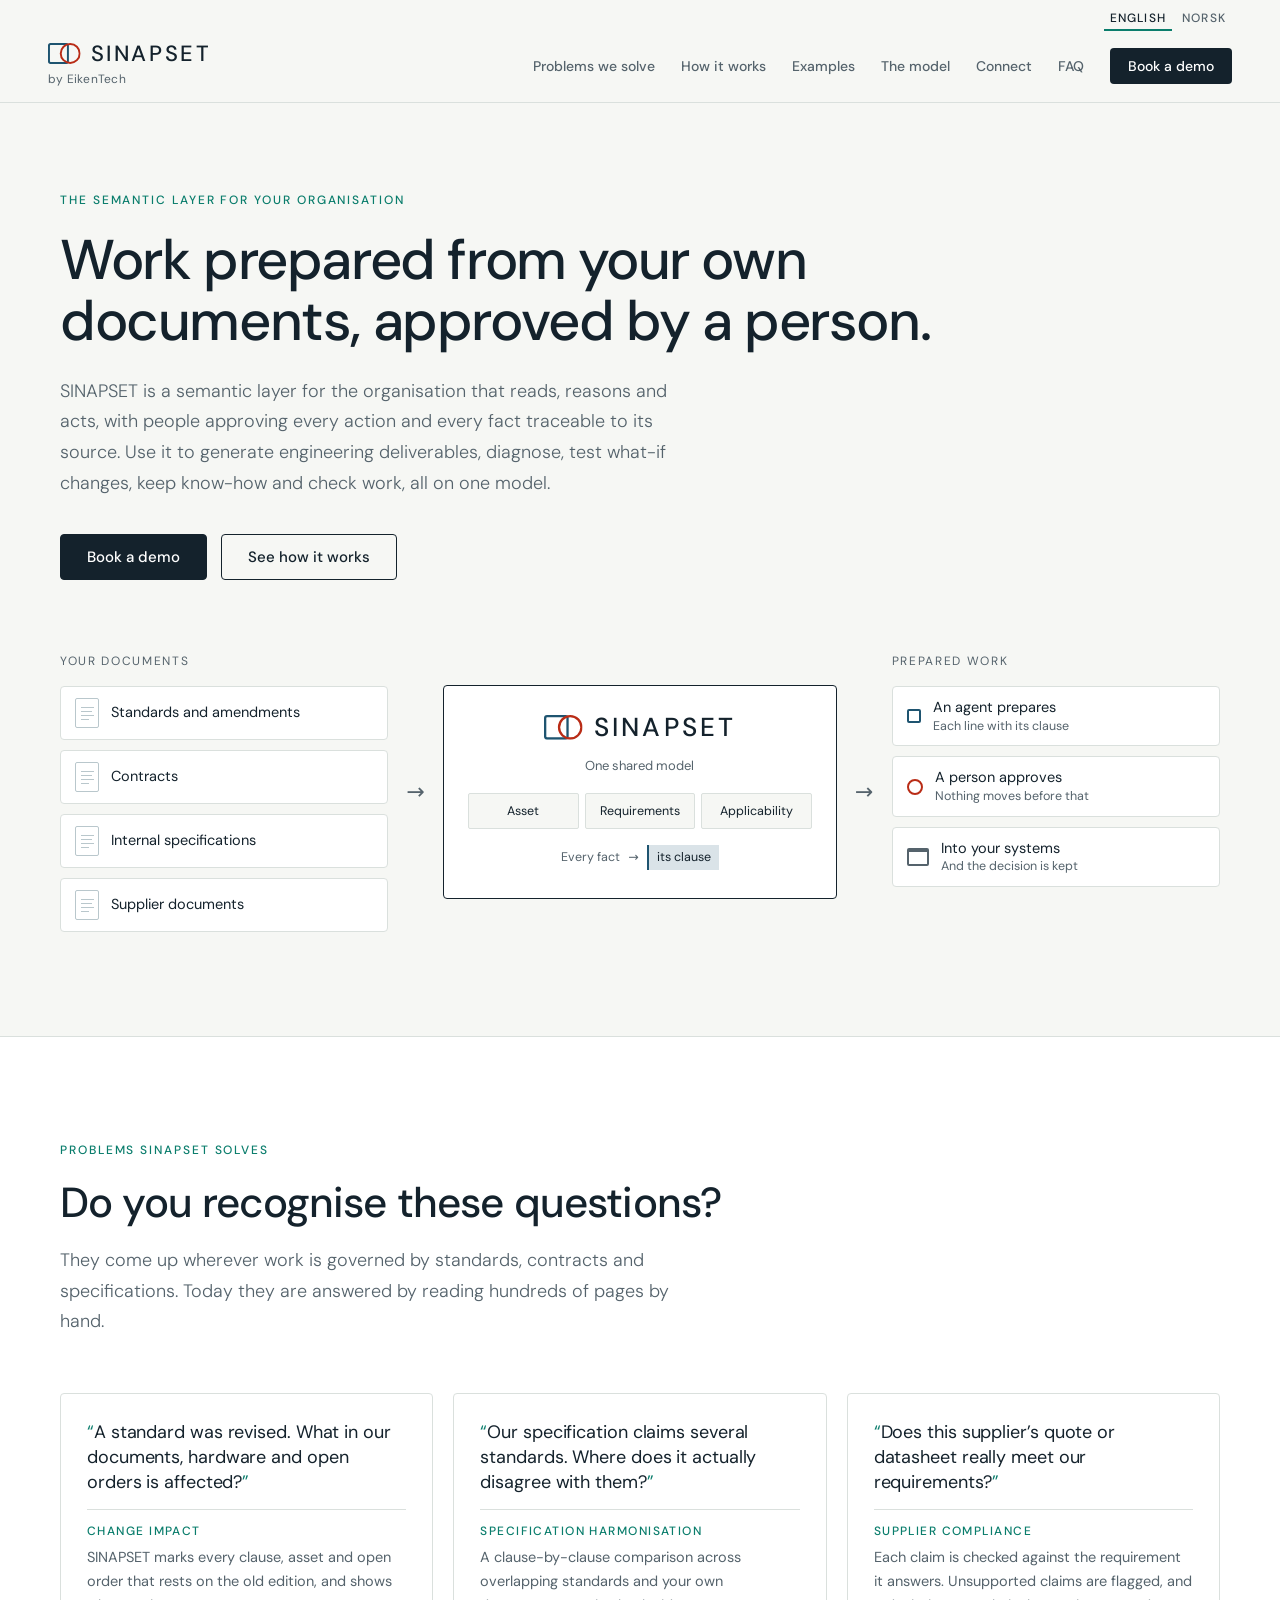
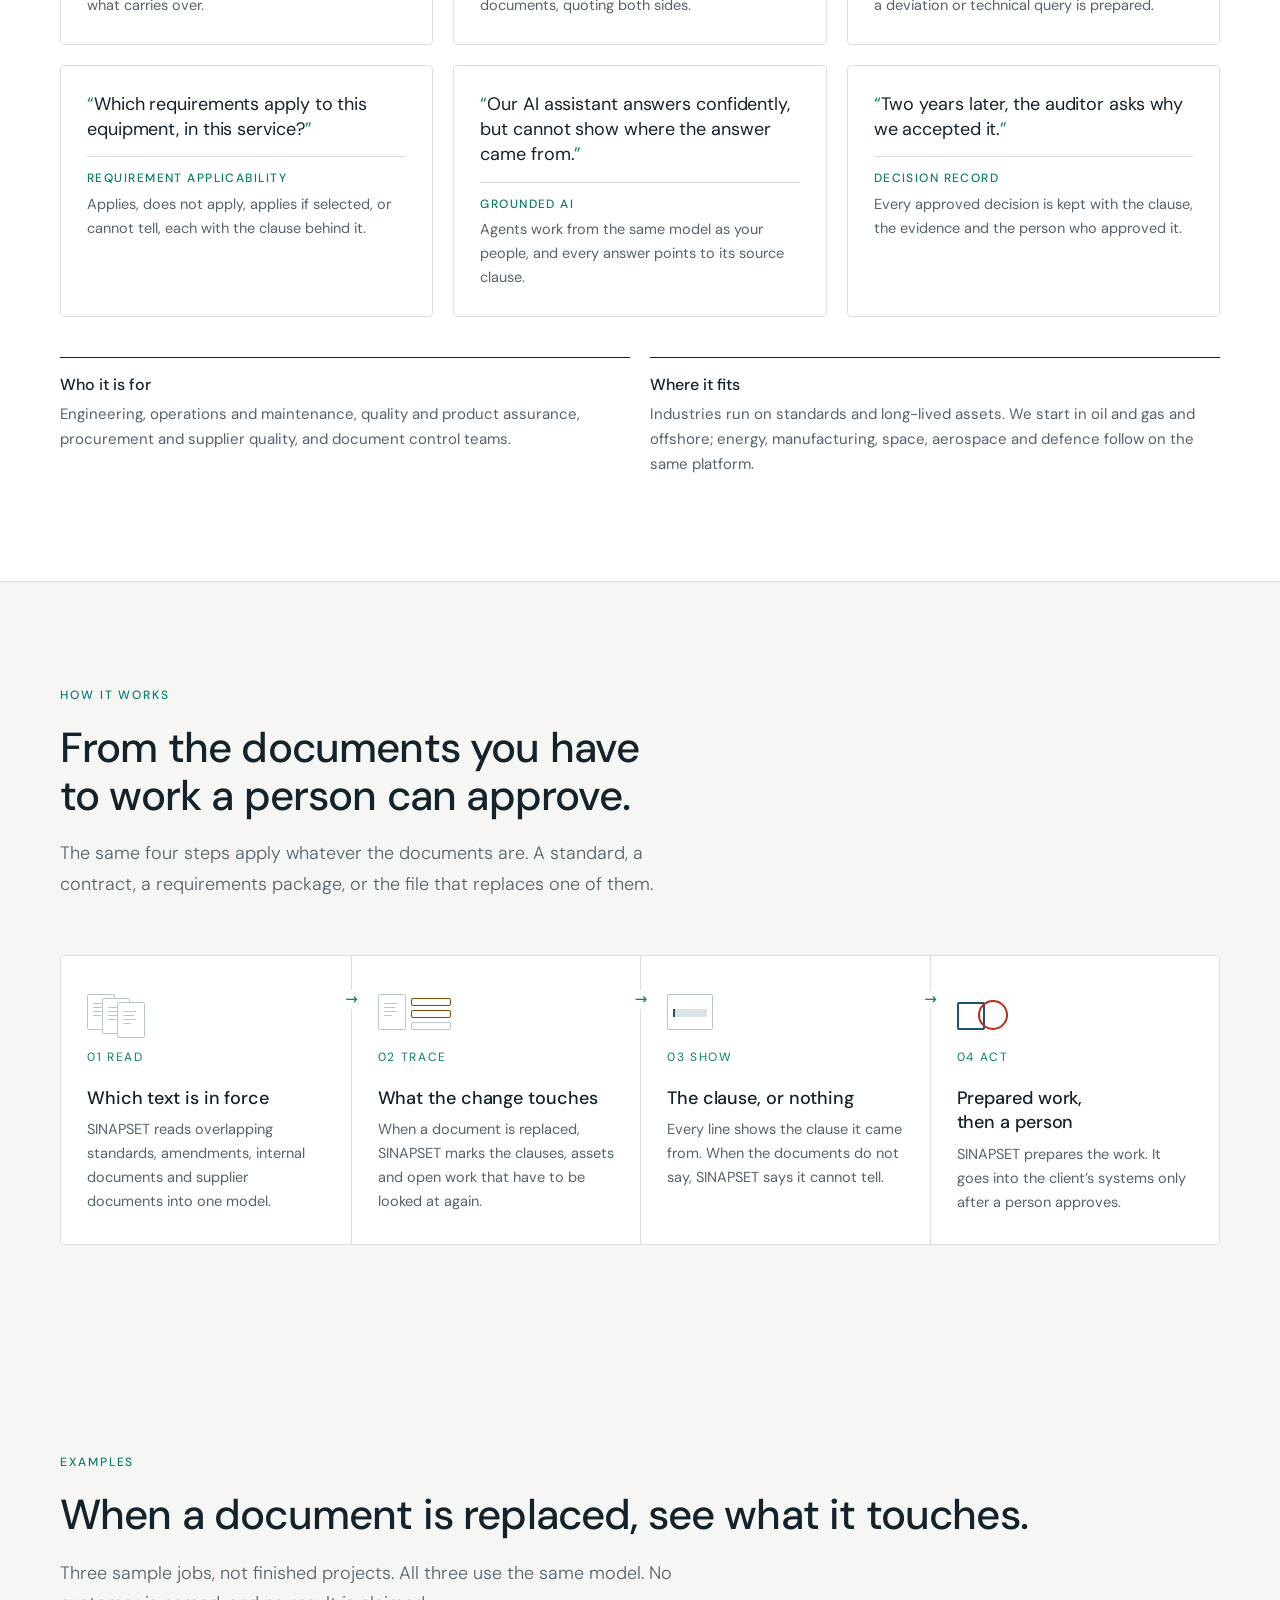
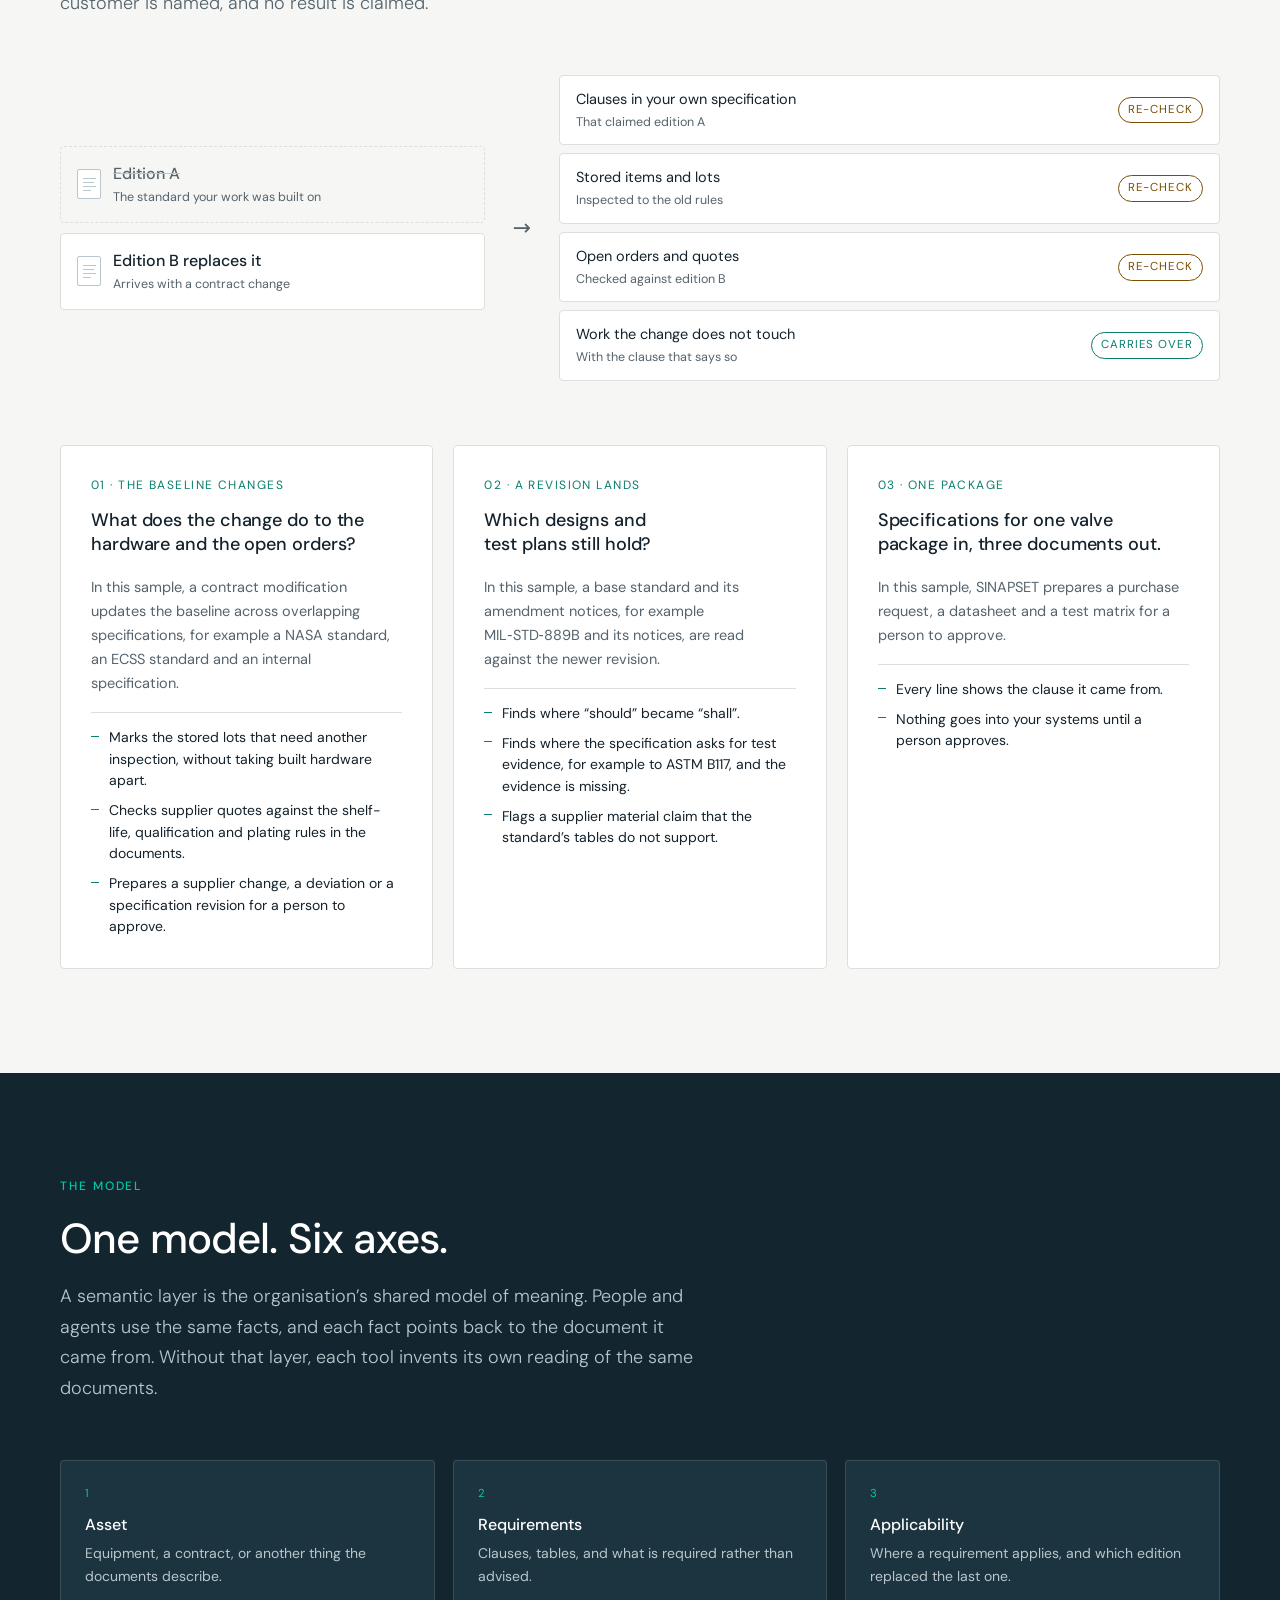
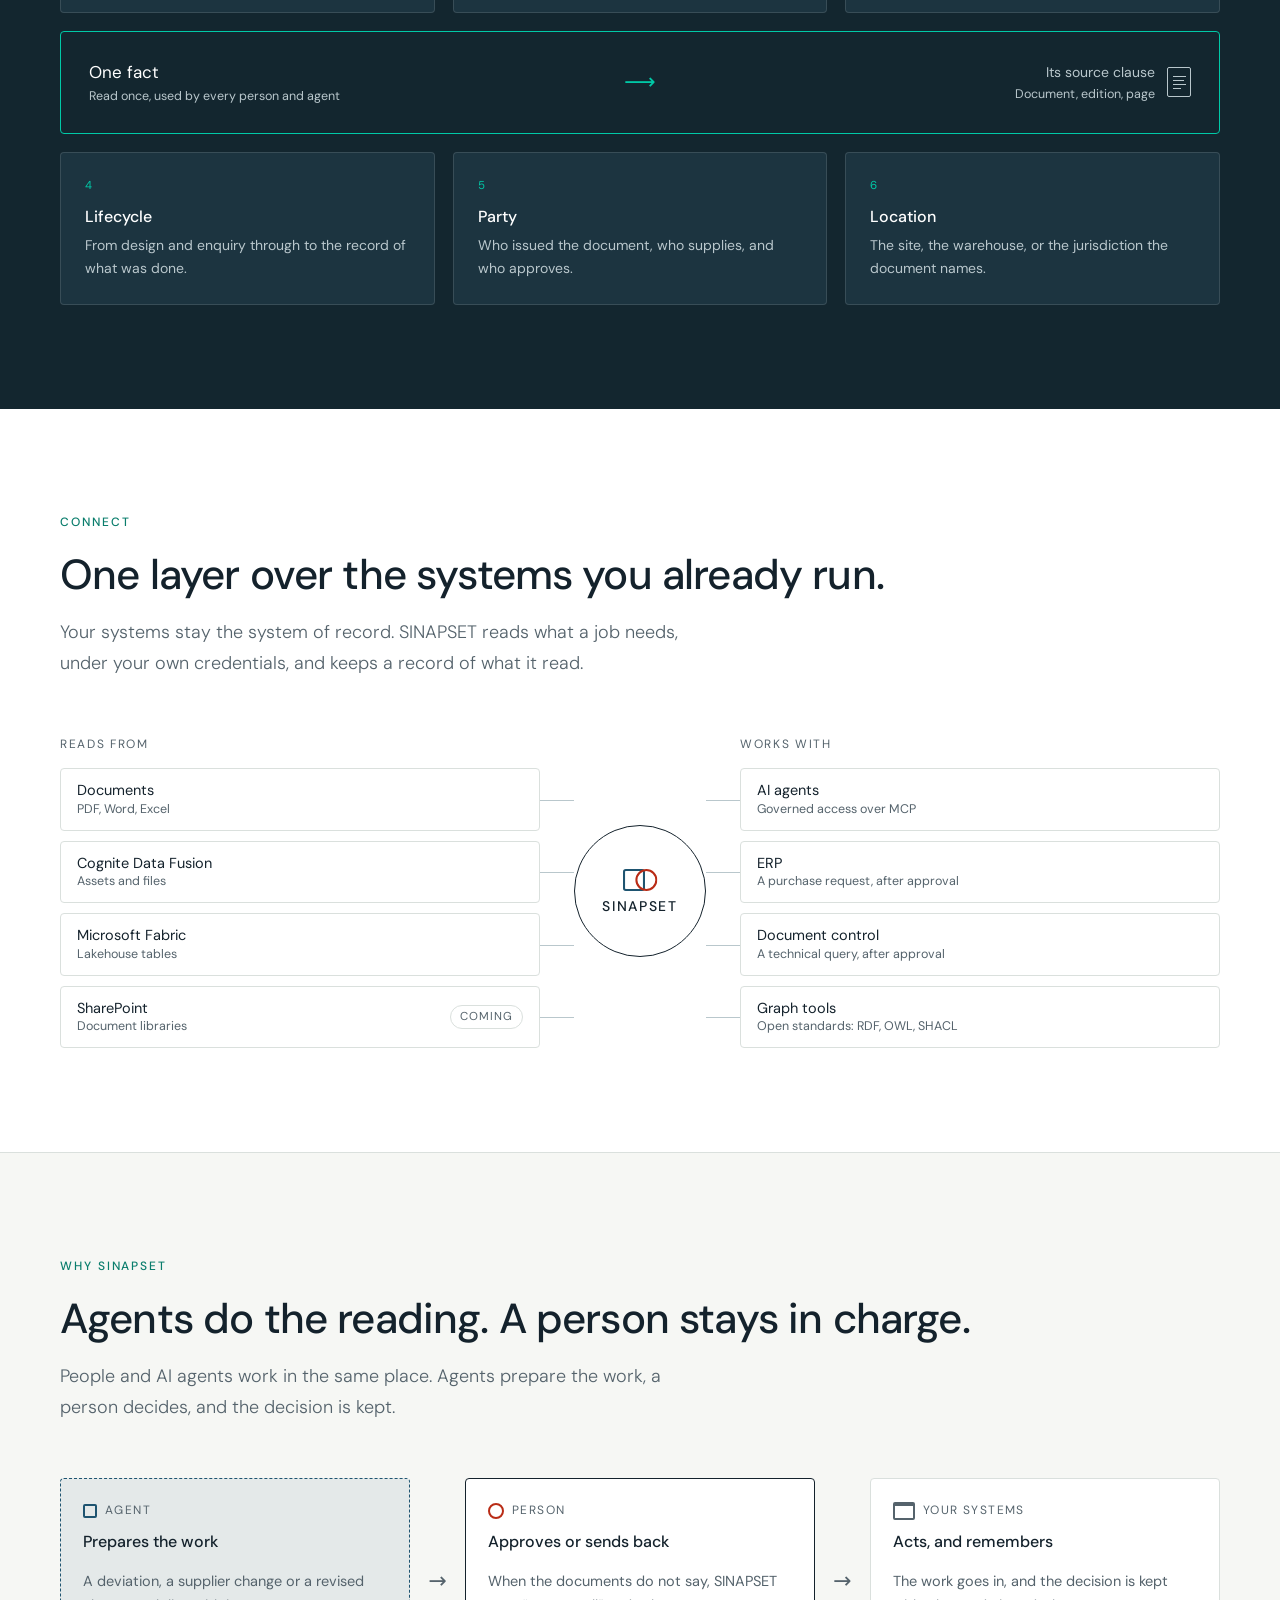
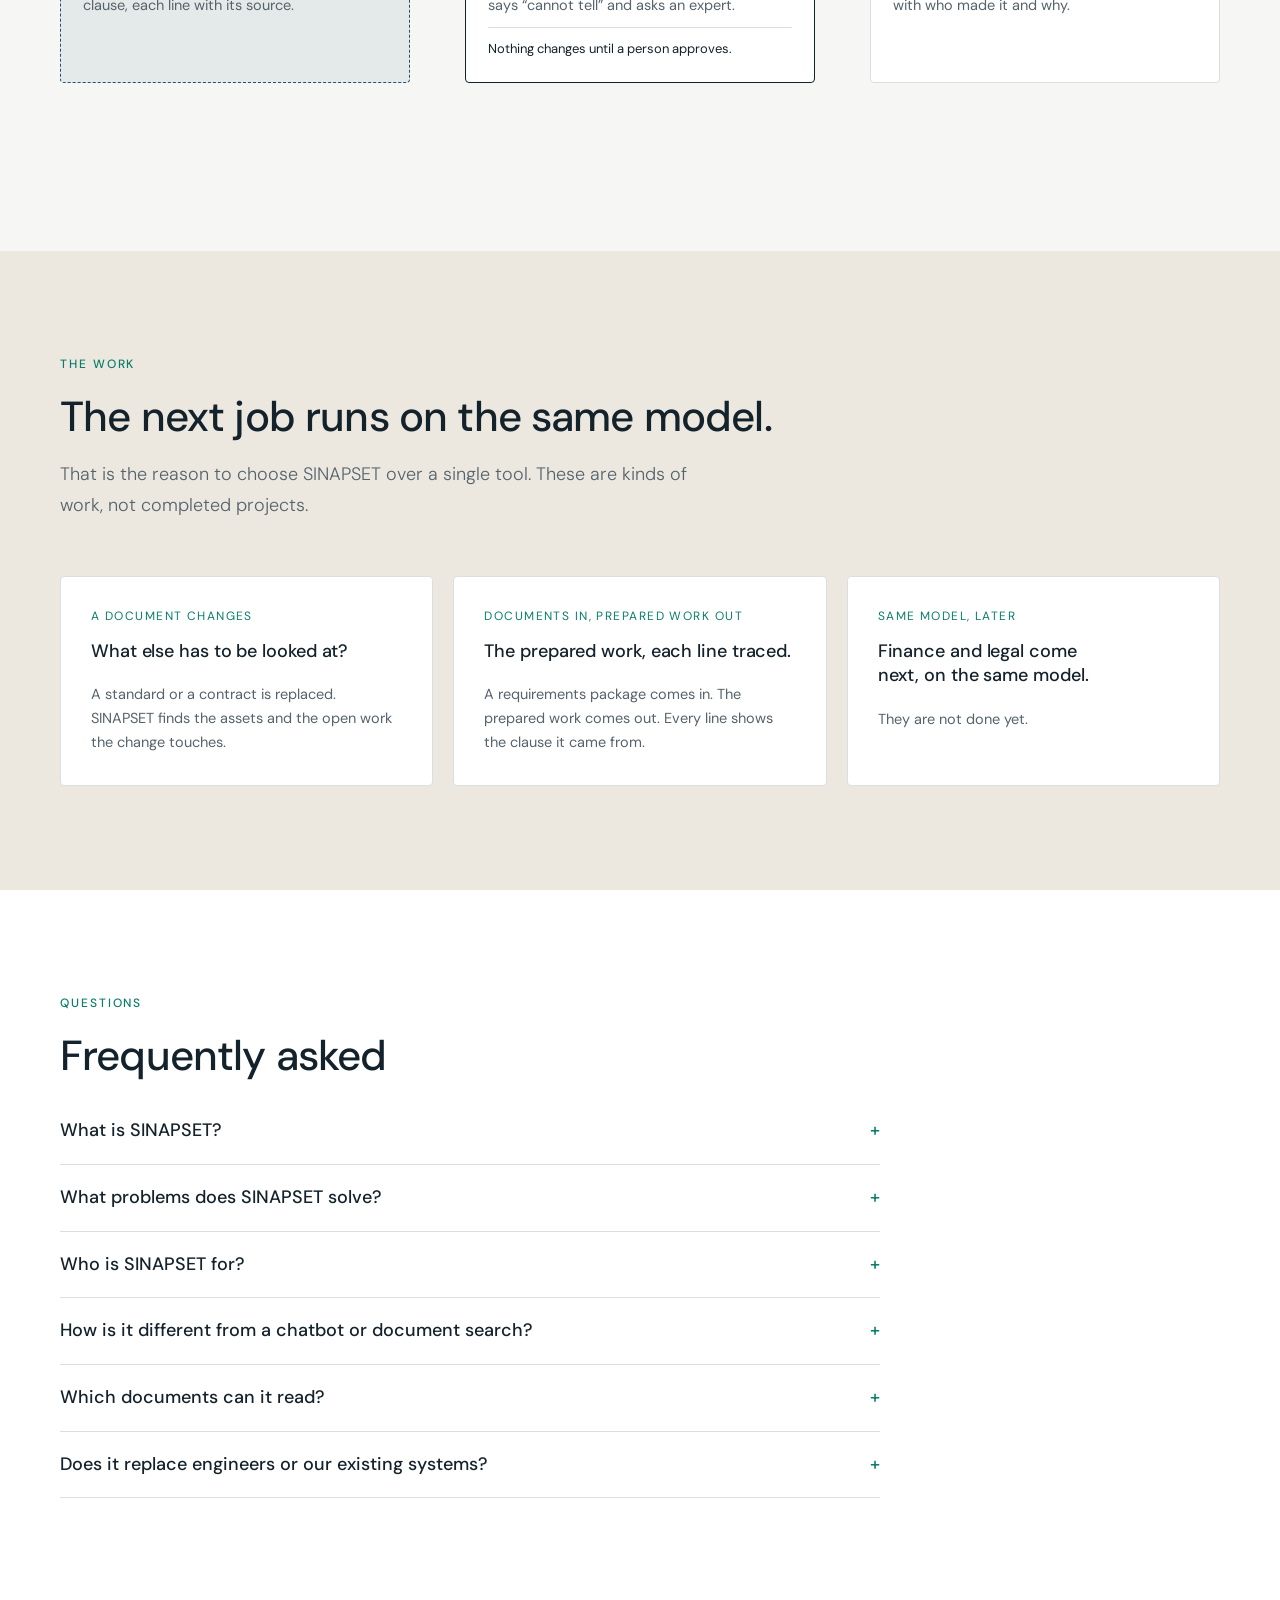
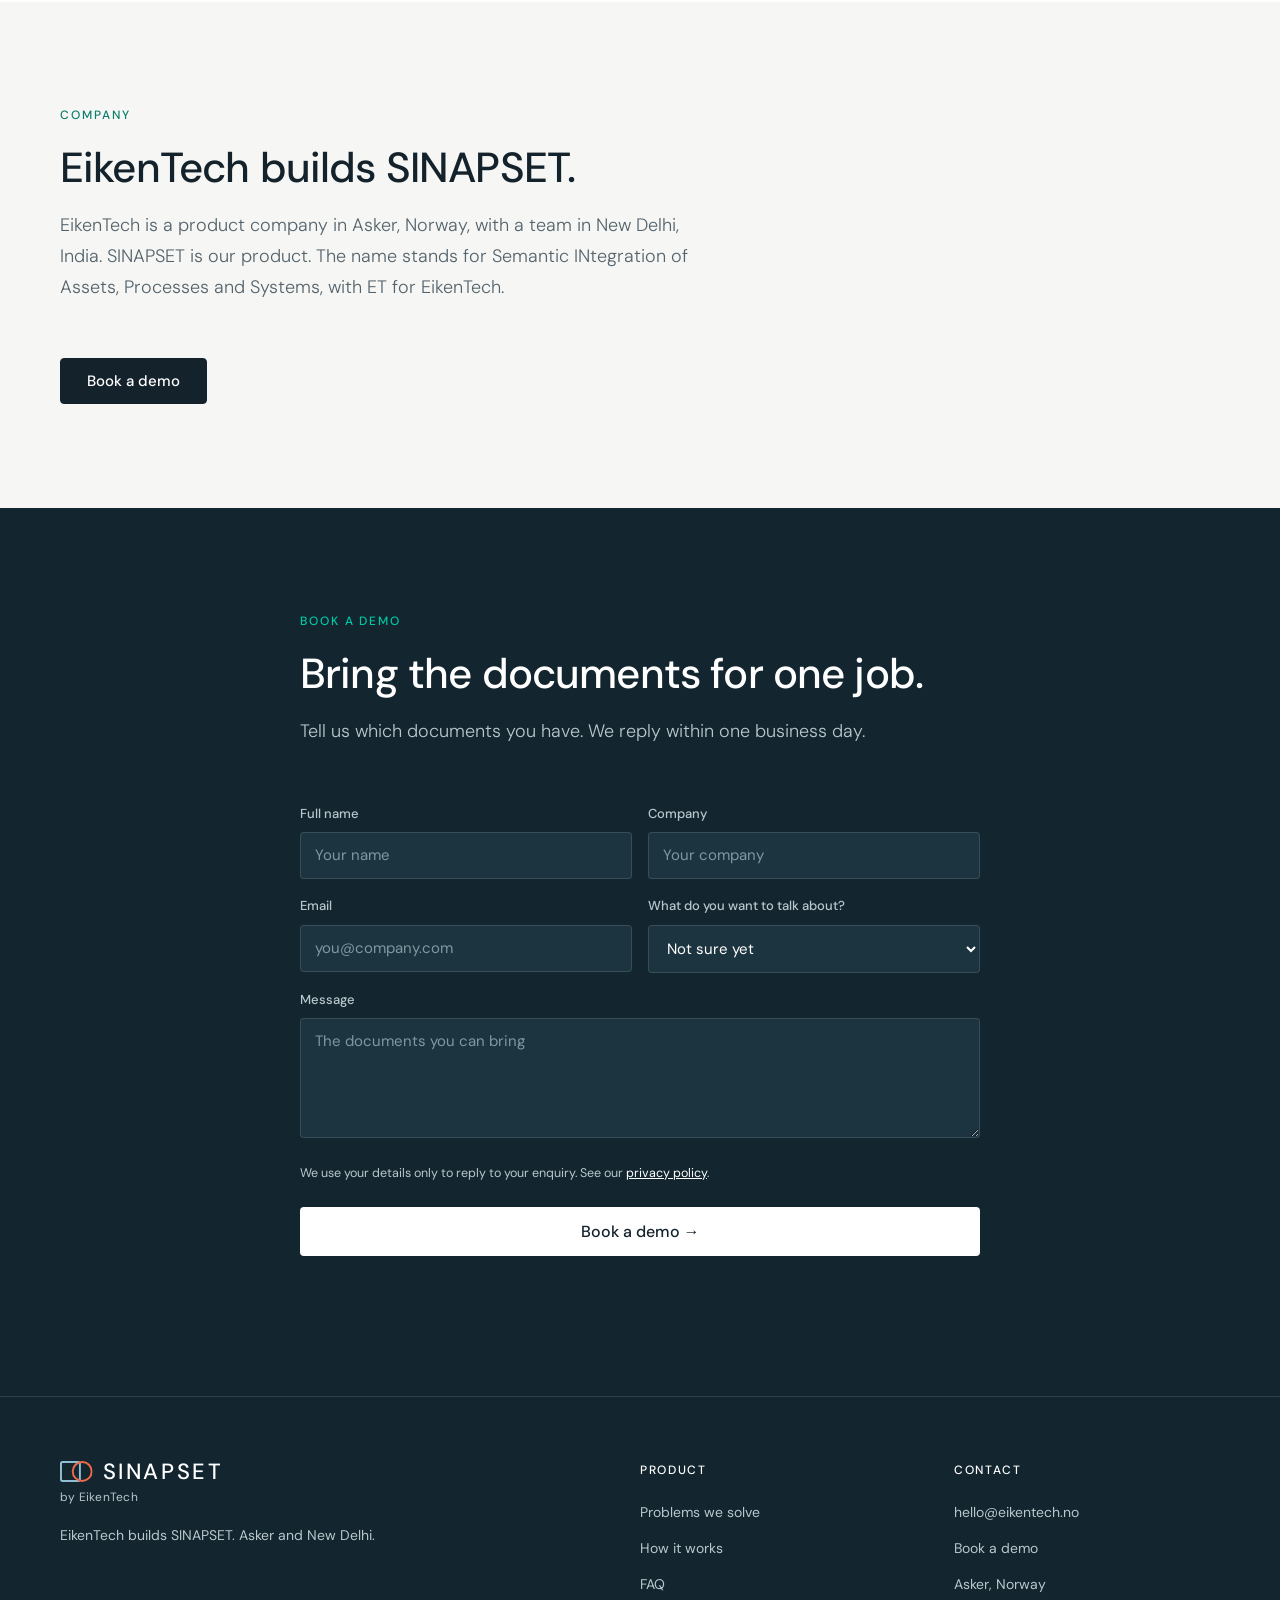
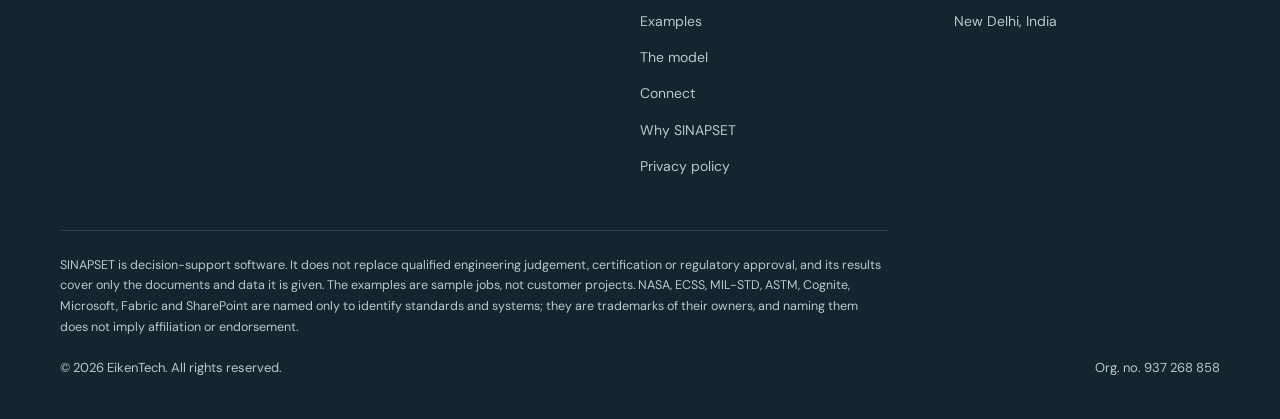
==== commit b079d757: "Lead with the approved positioning in titles, search summaries and FAQ. State what SINAPSET is: a se" ====
--- a/index.html
+++ b/index.html
@@ -3,8 +3,8 @@
 <head>
   <meta charset="UTF-8" />
   <meta name="viewport" content="width=device-width, initial-scale=1.0"/>
-  <title>SINAPSET by EikenTech — semantic layer for documents and AI agents</title>
-  <meta name="description" content="SINAPSET by EikenTech is a semantic layer that reads your standards, contracts and specifications into one traceable model for people and AI agents."/>
+  <title>SINAPSET by EikenTech — the semantic layer for your organisation</title>
+  <meta name="description" content="SINAPSET by EikenTech is a semantic layer for the organisation that reads, reasons and acts, with people approving every action and every fact traceable to its source."/>
   <link rel="canonical" href="https://eikentech.no/"/>
   <meta name="theme-color" content="#F6F7F4"/>
   <link rel="icon" href="favicon.png" type="image/png" sizes="384x384"/>
@@ -12,8 +12,8 @@
   <meta property="og:type" content="website"/>
   <meta property="og:url" content="https://eikentech.no/"/>
   <meta property="og:site_name" content="EikenTech"/>
-  <meta property="og:title" content="SINAPSET by EikenTech — semantic layer for documents and AI agents"/>
-  <meta property="og:description" content="SINAPSET by EikenTech is a semantic layer that reads your standards, contracts and specifications into one traceable model for people and AI agents."/>
+  <meta property="og:title" content="SINAPSET by EikenTech — the semantic layer for your organisation"/>
+  <meta property="og:description" content="SINAPSET by EikenTech is a semantic layer for the organisation that reads, reasons and acts, with people approving every action and every fact traceable to its source."/>
   <meta property="og:locale" content="en_GB"/>
   <meta property="og:locale:alternate" content="nb_NO"/>
   <meta name="twitter:card" content="summary"/>
@@ -45,8 +45,9 @@
     "operatingSystem": "Web",
     "url": "https://eikentech.no/",
     "publisher": { "@type": "Organization", "name": "EikenTech", "url": "https://eikentech.no/" },
-    "description": "SINAPSET is an enterprise semantic layer. It reads an organisation's standards, contracts, specifications and supplier documents into one shared model of assets, requirements and where each requirement applies. Every fact points to the clause it came from. When a document is replaced, SINAPSET shows which clauses, assets and open work are affected. AI agents prepare the work, and a person approves it before anything goes into the organisation's systems. When the documents do not give an answer, SINAPSET says it cannot tell.",
+    "description": "SINAPSET is a semantic layer for the organisation that reads, reasons and acts, with people approving every action and every fact traceable to its source. It builds an inspectable model of the organisation from its own documents and data: its assets, its requirements and where each requirement applies, and each item's life from requirement through design, purchase, installation, maintenance and modification. Teams use it to generate engineering deliverables, diagnose problems, test what-if changes, optimise and operate, keep know-how, and check work. Agents propose; a person approves before anything goes into the organisation's systems. When the documents do not give an answer, SINAPSET says it cannot tell.",
     "featureList": [
+      "Engineering deliverables generated from your own documents, such as purchase requests, datasheets and test matrices, approved by a person",
       "Change impact analysis: what a revised standard or contract change affects in documents, assets and open orders",
       "Specification harmonisation: clause-by-clause comparison across overlapping standards and internal specifications",
       "Supplier compliance: checks supplier quotes, datasheets and claims against requirements",
@@ -56,8 +57,8 @@
       "Decision record with clause, evidence and approver",
       "Grounded context for AI agents over MCP; connects to Cognite Data Fusion and Microsoft Fabric"
     ],
-    "audience": { "@type": "BusinessAudience", "audienceType": "Engineering, quality and product assurance, procurement and supplier quality, document control and compliance teams in space, aerospace and defence, oil and gas and offshore, energy and manufacturing" },
-    "keywords": "semantic layer, knowledge graph, requirements traceability, standards compliance, change impact analysis, specification comparison, supplier compliance, requirement applicability, engineering documents, AI agents, decision support"
+    "audience": { "@type": "BusinessAudience", "audienceType": "Engineering, operations and maintenance, quality, procurement and supplier quality, and document control teams, starting in oil and gas and offshore, with energy, manufacturing, space, aerospace and defence" },
+    "keywords": "semantic layer, organisation model, engineering deliverables, requirements traceability, change impact analysis, specification comparison, supplier documents, requirement applicability, asset lifecycle, AI agents, decision support"
   }
   </script>
   <script type="application/ld+json">
@@ -66,11 +67,11 @@
     "@type": "FAQPage",
     "mainEntity": [
       { "@type": "Question", "name": "What is SINAPSET?",
-        "acceptedAnswer": { "@type": "Answer", "text": "SINAPSET is an enterprise semantic layer from EikenTech. It reads an organisation's standards, contracts, specifications and supplier documents into one shared model of assets, requirements and where each requirement applies. Every fact points to the clause it came from. AI agents prepare work from that model, and a person approves it before anything goes into the organisation's systems." } },
+        "acceptedAnswer": { "@type": "Answer", "text": "SINAPSET is a semantic layer for the organisation from EikenTech. It reads, reasons and acts, with people approving every action and every fact traceable to its source. It reads the organisation's own documents and data into one inspectable model of its assets, its requirements and where each requirement applies, and follows each item from requirement to design, purchase, installation, maintenance and modification. Agents propose work from that model, such as engineering deliverables, diagnoses and what-if answers, and a person approves it before anything goes into the organisation's systems." } },
       { "@type": "Question", "name": "What problems does SINAPSET solve?",
-        "acceptedAnswer": { "@type": "Answer", "text": "It answers the questions that otherwise take days of reading: what a revised standard or contract change affects, where your specification disagrees with the standards it claims, whether a supplier's quote or datasheet meets your requirements, which requirements apply to a piece of equipment, and why a past decision was made." } },
+        "acceptedAnswer": { "@type": "Answer", "text": "It generates engineering deliverables, helps diagnose problems and test what-if changes, keeps know-how, and answers the questions that otherwise take days of reading: what a revised standard or contract change affects, where your specification disagrees with the standards it claims, whether a supplier's quote or datasheet meets your requirements, which requirements apply to a piece of equipment, and why a past decision was made." } },
       { "@type": "Question", "name": "Who is SINAPSET for?",
-        "acceptedAnswer": { "@type": "Answer", "text": "Engineering, quality and product assurance, procurement and supplier quality, document control and compliance teams in industries run on standards, such as space, aerospace and defence, oil and gas and offshore, energy and manufacturing." } },
+        "acceptedAnswer": { "@type": "Answer", "text": "Engineering, operations and maintenance, quality and product assurance, procurement and supplier quality, and document control teams in industries run on standards and long-lived assets. We start in oil and gas and offshore; energy, manufacturing, space, aerospace and defence follow on the same platform." } },
       { "@type": "Question", "name": "How is it different from a chatbot or document search?",
         "acceptedAnswer": { "@type": "Answer", "text": "A chatbot or search tool finds text and lets a model guess. SINAPSET builds a structured model of requirements, assets and editions, shows the clause behind every line, and says 'cannot tell' when the documents do not give an answer. A person approves the work, and the decision is kept." } },
       { "@type": "Question", "name": "Which documents can it read?",
@@ -463,8 +464,8 @@
     <div class="section-label" data-lang="no" lang="nb">Det semantiske laget for organisasjonen</div>
     <h1 data-lang="en">Work prepared from your own documents, approved by a person.</h1>
     <h1 data-lang="no" lang="nb">Arbeid klargjort fra deres egne dokumenter, godkjent av en person.</h1>
-    <p class="section-intro" data-lang="en">SINAPSET reads them into one shared model. Every fact traces to its source, and the next job uses the same model.</p>
-    <p class="section-intro" data-lang="no" lang="nb">SINAPSET leser dem inn i én felles modell. Hvert faktum kan spores til kilden, og neste jobb bruker den samme modellen.</p>
+    <p class="section-intro" data-lang="en">SINAPSET is a semantic layer for the organisation that reads, reasons and acts, with people approving every action and every fact traceable to its source. Use it to generate engineering deliverables, diagnose, test what-if changes, keep know-how and check work, all on one model.</p>
+    <p class="section-intro" data-lang="no" lang="nb">SINAPSET er et semantisk lag for organisasjonen som leser, resonnerer og handler, der mennesker godkjenner hver handling og hvert faktum kan spores til kilden. Bruk det til å lage tekniske leveranser, finne feil, teste hva-om-endringer, ta vare på kunnskap og kontrollere arbeid, alt på én modell.</p>
     <div class="ctas">
       <a href="#contact" class="btn btn-primary" data-lang="en">Book a demo</a>
       <a href="#contact" class="btn btn-primary" data-lang="no" lang="nb">Bestill en demo</a>
@@ -552,13 +553,13 @@
     <div class="who-for">
       <div>
         <h4 data-lang="en">Who it is for</h4><h4 data-lang="no" lang="nb">Hvem det er for</h4>
-        <p data-lang="en">Engineering, quality and product assurance, procurement and supplier quality, document control and compliance teams.</p>
-        <p data-lang="no" lang="nb">Team innen prosjektering, kvalitet og produktsikring, innkjøp og leverandørkvalitet, dokumentkontroll og samsvar.</p>
+        <p data-lang="en">Engineering, operations and maintenance, quality and product assurance, procurement and supplier quality, and document control teams.</p>
+        <p data-lang="no" lang="nb">Team innen prosjektering, drift og vedlikehold, kvalitet og produktsikring, innkjøp og leverandørkvalitet, og dokumentkontroll.</p>
       </div>
       <div>
         <h4 data-lang="en">Where it fits</h4><h4 data-lang="no" lang="nb">Hvor det passer</h4>
-        <p data-lang="en">Industries run on standards and long-lived assets: space, aerospace and defence, oil and gas and offshore, energy and manufacturing.</p>
-        <p data-lang="no" lang="nb">Bransjer som styres av standarder og langlivede anlegg: romfart, luftfart og forsvar, olje og gass og offshore, energi og industri.</p>
+        <p data-lang="en">Industries run on standards and long-lived assets. We start in oil and gas and offshore; energy, manufacturing, space, aerospace and defence follow on the same platform.</p>
+        <p data-lang="no" lang="nb">Bransjer som styres av standarder og langlivede anlegg. Vi starter i olje og gass og offshore; energi, industri, romfart, luftfart og forsvar følger på samme plattform.</p>
       </div>
     </div>
   </div>
@@ -837,18 +838,18 @@
     <div class="faq">
       <details>
         <summary><span data-lang="en">What is SINAPSET?</span><span data-lang="no" lang="nb">Hva er SINAPSET?</span></summary>
-        <p data-lang="en">SINAPSET is an enterprise semantic layer from EikenTech. It reads an organisation’s standards, contracts, specifications and supplier documents into one shared model of assets, requirements and where each requirement applies. Every fact points to the clause it came from. AI agents prepare work from that model, and a person approves it before anything goes into the organisation’s systems.</p>
-        <p data-lang="no" lang="nb">SINAPSET er et semantisk lag for virksomheter, laget av EikenTech. Det leser organisasjonens standarder, kontrakter, spesifikasjoner og leverandørdokumenter inn i én felles modell av objekter, krav og hvor hvert krav gjelder. Hvert faktum peker til klausulen det kom fra. KI-agenter klargjør arbeid fra modellen, og en person godkjenner det før noe går inn i organisasjonens systemer.</p>
+        <p data-lang="en">SINAPSET is a semantic layer for the organisation from EikenTech. It reads, reasons and acts, with people approving every action and every fact traceable to its source. It reads your own documents and data into one inspectable model of your assets, your requirements and where each requirement applies, and follows each item from requirement to design, purchase, installation, maintenance and modification. Agents propose the work, and a person approves it before anything goes into your systems.</p>
+        <p data-lang="no" lang="nb">SINAPSET er et semantisk lag for organisasjonen, laget av EikenTech. Det leser, resonnerer og handler, der mennesker godkjenner hver handling og hvert faktum kan spores til kilden. Det leser deres egne dokumenter og data inn i én modell dere kan se inn i: objektene, kravene og hvor hvert krav gjelder, og følger hver enhet fra krav til design, innkjøp, installasjon, vedlikehold og modifikasjon. Agenter foreslår arbeidet, og en person godkjenner det før noe går inn i systemene deres.</p>
       </details>
       <details>
         <summary><span data-lang="en">What problems does SINAPSET solve?</span><span data-lang="no" lang="nb">Hvilke problemer løser SINAPSET?</span></summary>
-        <p data-lang="en">It answers the questions that otherwise take days of reading: what a revised standard or contract change affects, where your specification disagrees with the standards it claims, whether a supplier’s quote or datasheet meets your requirements, which requirements apply to a piece of equipment, and why a past decision was made.</p>
-        <p data-lang="no" lang="nb">Det besvarer spørsmål som ellers krever dager med lesing: hva en revidert standard eller kontraktsendring berører, hvor spesifikasjonen avviker fra standardene den viser til, om et leverandørtilbud eller datablad oppfyller kravene, hvilke krav som gjelder for et utstyr, og hvorfor en tidligere beslutning ble tatt.</p>
+        <p data-lang="en">It generates engineering deliverables, helps diagnose problems and test what-if changes, keeps know-how, and answers the questions that otherwise take days of reading: what a revised standard or contract change affects, where your specification disagrees with the standards it claims, whether a supplier’s quote or datasheet meets your requirements, which requirements apply to a piece of equipment, and why a past decision was made.</p>
+        <p data-lang="no" lang="nb">Det lager tekniske leveranser, hjelper med feilsøking og hva-om-endringer, tar vare på kunnskap, og besvarer spørsmål som ellers krever dager med lesing: hva en revidert standard eller kontraktsendring berører, hvor spesifikasjonen avviker fra standardene den viser til, om et leverandørtilbud eller datablad oppfyller kravene, hvilke krav som gjelder for et utstyr, og hvorfor en tidligere beslutning ble tatt.</p>
       </details>
       <details>
         <summary><span data-lang="en">Who is SINAPSET for?</span><span data-lang="no" lang="nb">Hvem er SINAPSET for?</span></summary>
-        <p data-lang="en">Engineering, quality and product assurance, procurement and supplier quality, document control and compliance teams in industries run on standards, such as space, aerospace and defence, oil and gas and offshore, energy and manufacturing.</p>
-        <p data-lang="no" lang="nb">Team innen prosjektering, kvalitet og produktsikring, innkjøp og leverandørkvalitet, dokumentkontroll og samsvar, i bransjer som styres av standarder, som romfart, luftfart og forsvar, olje og gass og offshore, energi og industri.</p>
+        <p data-lang="en">Engineering, operations and maintenance, quality and product assurance, procurement and supplier quality, and document control teams in industries run on standards and long-lived assets. We start in oil and gas and offshore; energy, manufacturing, space, aerospace and defence follow on the same platform.</p>
+        <p data-lang="no" lang="nb">Team innen prosjektering, drift og vedlikehold, kvalitet og produktsikring, innkjøp og leverandørkvalitet, og dokumentkontroll, i bransjer som styres av standarder og langlivede anlegg. Vi starter i olje og gass og offshore; energi, industri, romfart, luftfart og forsvar følger på samme plattform.</p>
       </details>
       <details>
         <summary><span data-lang="en">How is it different from a chatbot or document search?</span><span data-lang="no" lang="nb">Hva skiller det fra en chatbot eller dokumentsøk?</span></summary>
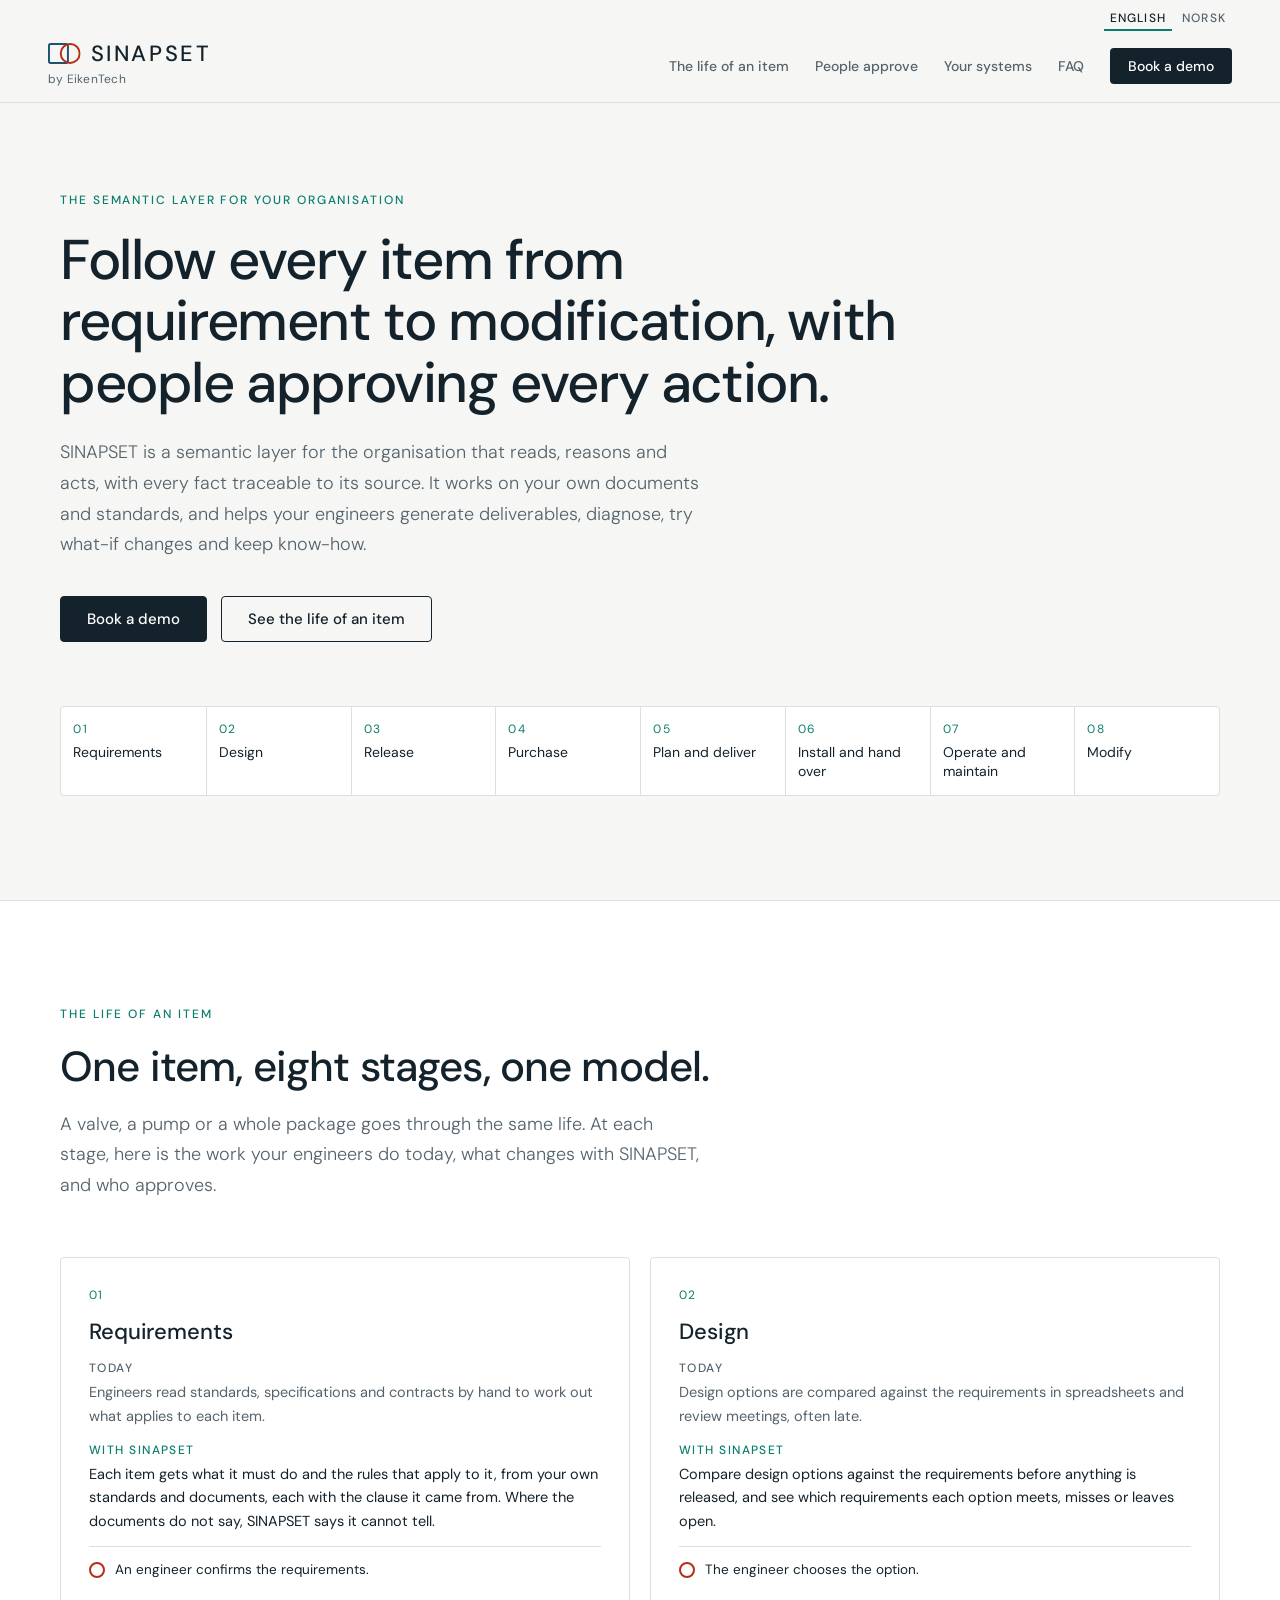
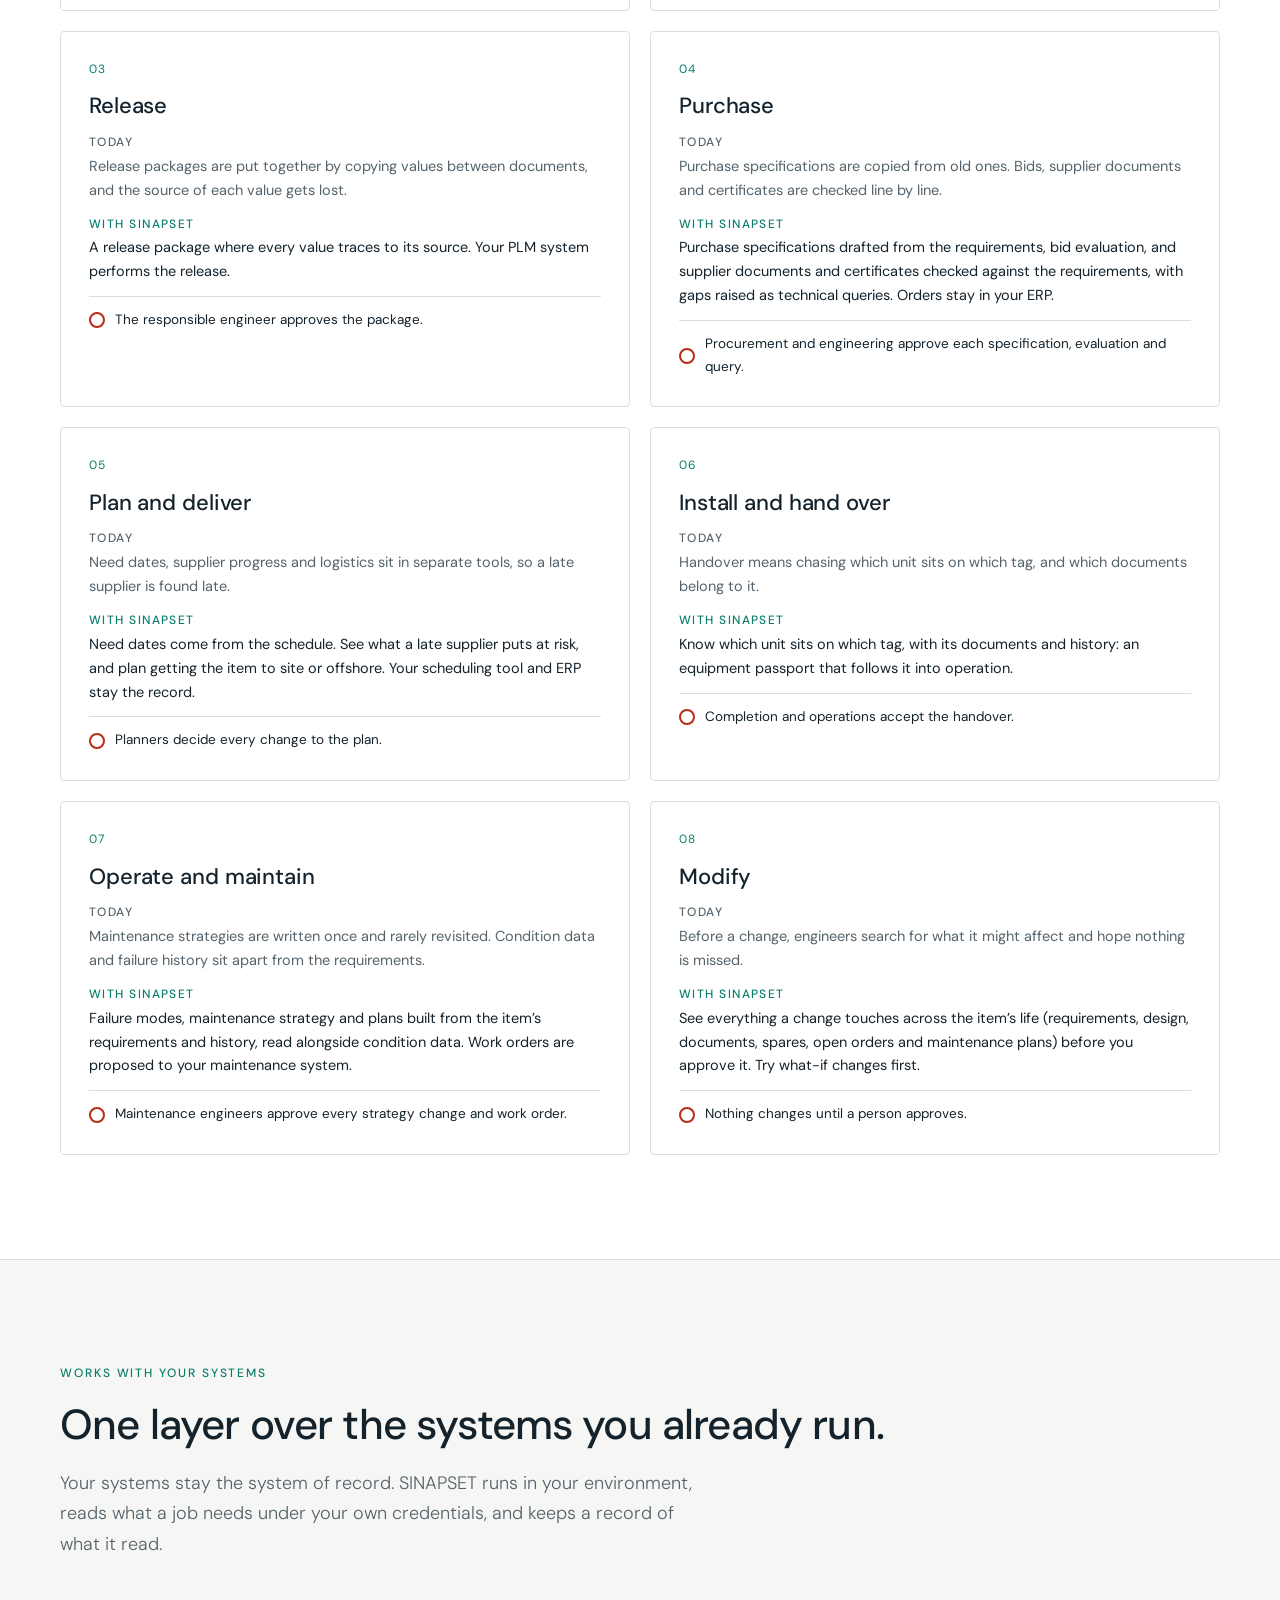
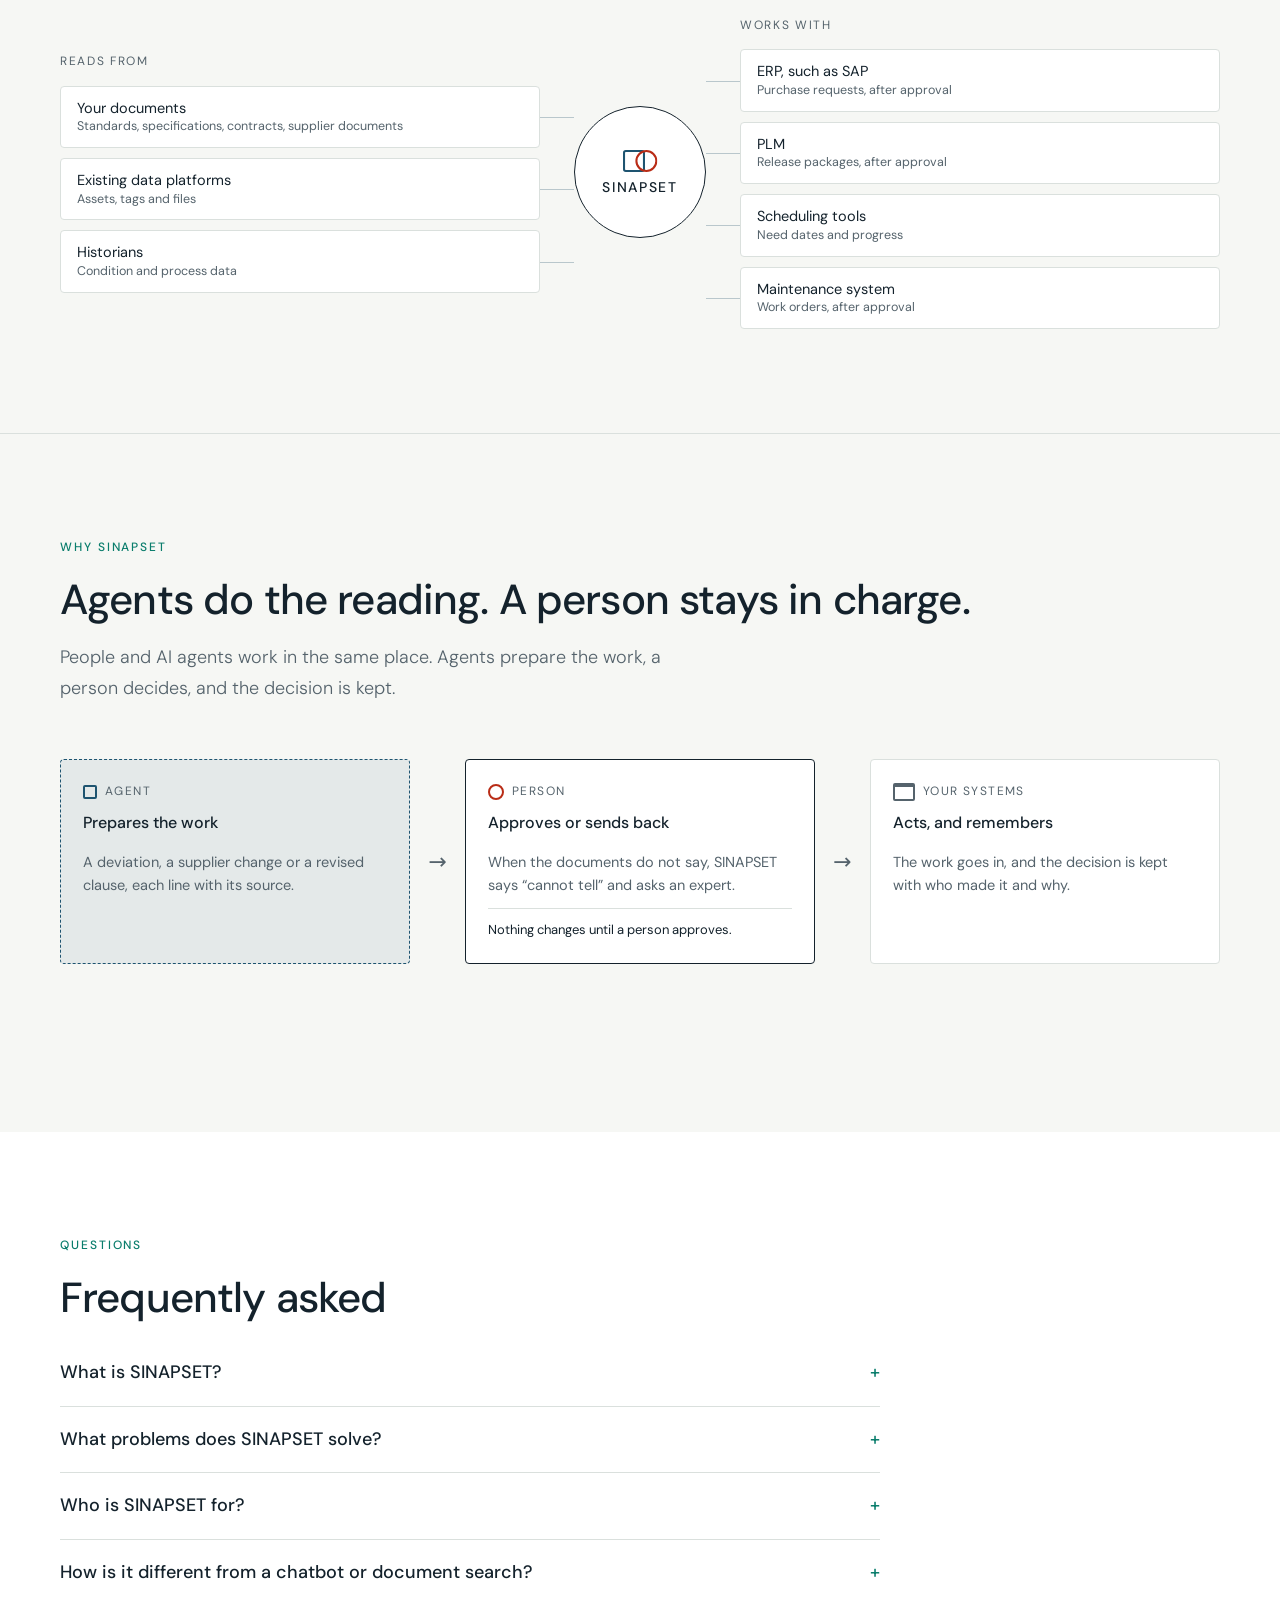
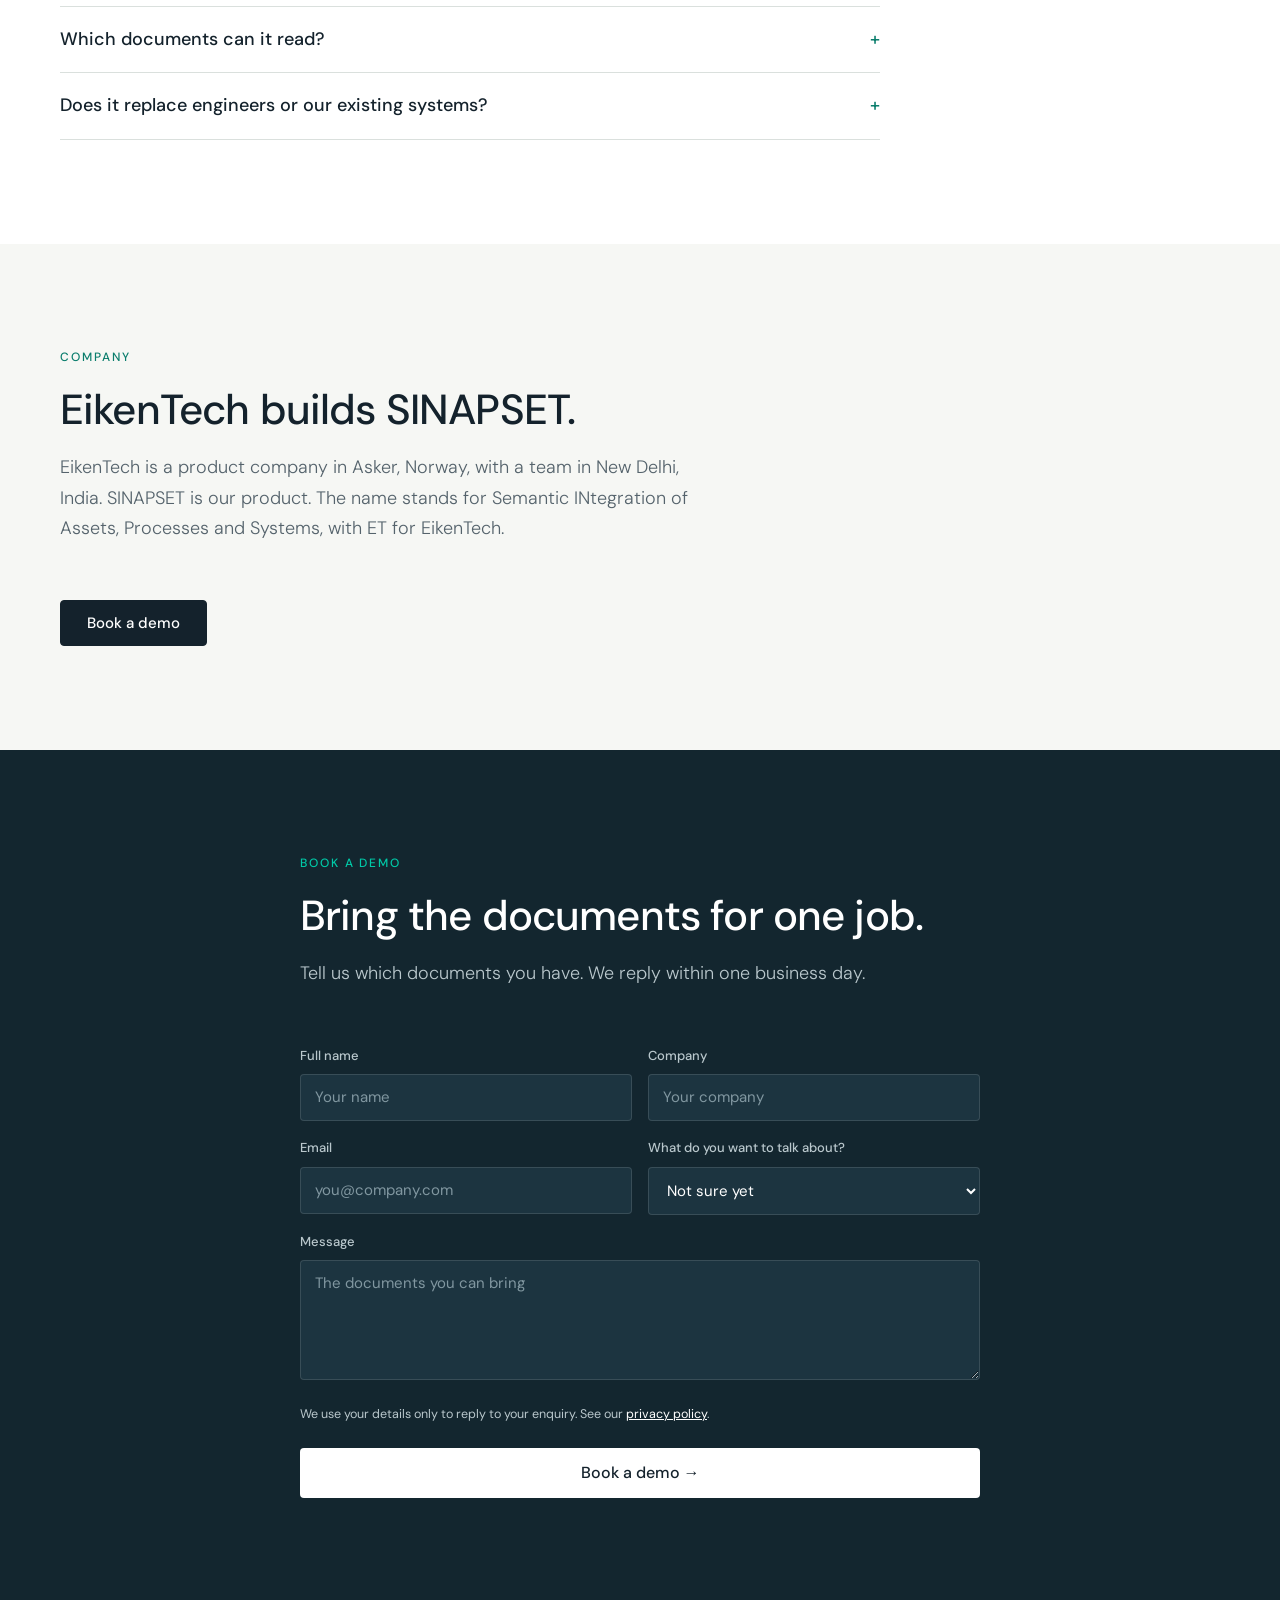
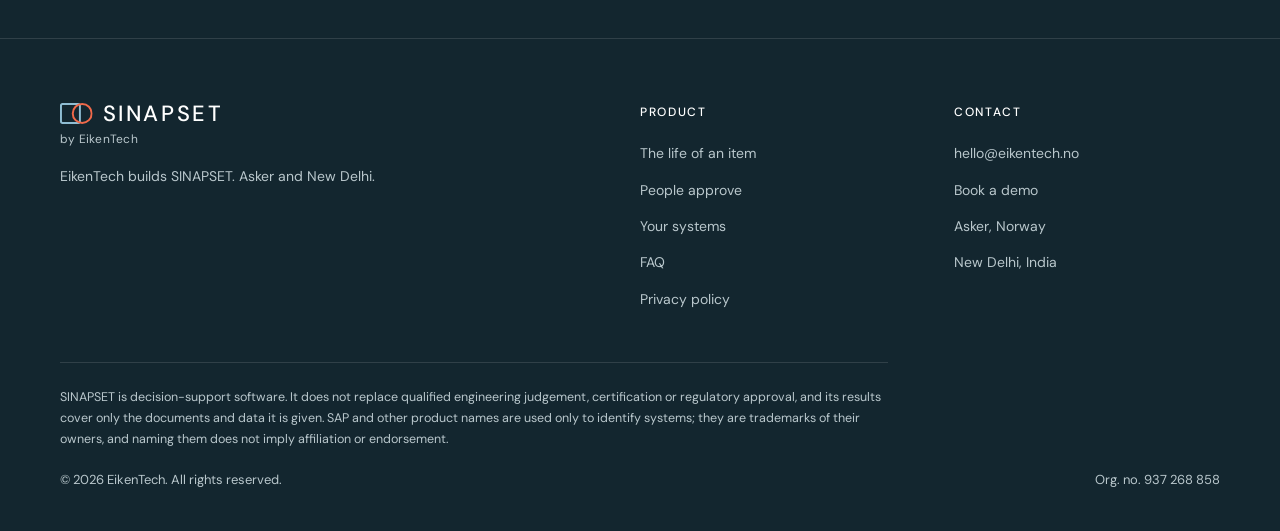
==== commit afcad8a0: "Tell the story along the life of an item, and say what it does, not how. Replace the problem list, t" ====
--- a/index.html
+++ b/index.html
@@ -3,8 +3,8 @@
 <head>
   <meta charset="UTF-8" />
   <meta name="viewport" content="width=device-width, initial-scale=1.0"/>
-  <title>SINAPSET by EikenTech — the semantic layer for your organisation</title>
-  <meta name="description" content="SINAPSET by EikenTech is a semantic layer for the organisation that reads, reasons and acts, with people approving every action and every fact traceable to its source."/>
+  <title>SINAPSET by EikenTech — follow every item through its life</title>
+  <meta name="description" content="EikenTech builds SINAPSET, a semantic layer for the organisation. It follows each item from requirement to modification; people approve every action."/>
   <link rel="canonical" href="https://eikentech.no/"/>
   <meta name="theme-color" content="#F6F7F4"/>
   <link rel="icon" href="favicon.png" type="image/png" sizes="384x384"/>
@@ -12,18 +12,28 @@
   <meta property="og:type" content="website"/>
   <meta property="og:url" content="https://eikentech.no/"/>
   <meta property="og:site_name" content="EikenTech"/>
-  <meta property="og:title" content="SINAPSET by EikenTech — the semantic layer for your organisation"/>
-  <meta property="og:description" content="SINAPSET by EikenTech is a semantic layer for the organisation that reads, reasons and acts, with people approving every action and every fact traceable to its source."/>
+  <meta property="og:title" content="SINAPSET by EikenTech — follow every item through its life"/>
+  <meta property="og:description" content="EikenTech builds SINAPSET, a semantic layer for the organisation. It follows each item from requirement to modification; people approve every action."/>
+  <meta property="og:image" content="https://eikentech.no/favicon.png"/>
+  <meta property="og:image:alt" content="SINAPSET mark"/>
   <meta property="og:locale" content="en_GB"/>
   <meta property="og:locale:alternate" content="nb_NO"/>
   <meta name="twitter:card" content="summary"/>
+  <meta name="twitter:title" content="SINAPSET by EikenTech — follow every item through its life"/>
+  <meta name="twitter:description" content="EikenTech builds SINAPSET, a semantic layer for the organisation. It follows each item from requirement to modification; people approve every action."/>
+  <meta name="twitter:image" content="https://eikentech.no/favicon.png"/>
   <script type="application/ld+json">
   {
     "@context": "https://schema.org",
     "@type": "Organization",
-    "name": "EikenTech",
-    "description": "EikenTech is a Norwegian product company in Asker that builds SINAPSET, an enterprise semantic layer.",
+    "@id": "https://eikentech.no/#organization",
+    "name": "EikenTech AS",
+    "legalName": "EikenTech AS",
+    "alternateName": "EikenTech",
+    "description": "EikenTech AS is a Norwegian software product company in Asker. It builds SINAPSET, a semantic layer for engineering organisations that follows each item from requirements and design through purchase, installation, maintenance and modification, with every fact traceable to its source and people approving every action. EikenTech sells its own software product; it is not an IT consultancy.",
     "url": "https://eikentech.no/",
+    "logo": "https://eikentech.no/favicon.png",
+    "knowsAbout": ["Engineering software", "Semantic layer", "Requirements management", "Asset lifecycle", "Procurement engineering", "Maintenance engineering"],
     "email": "hello@eikentech.no",
     "taxID": "937268858",
     "identifier": { "@type": "PropertyValue", "propertyID": "Organisasjonsnummer", "value": "937268858" },
@@ -44,21 +54,21 @@
     "applicationCategory": "BusinessApplication",
     "operatingSystem": "Web",
     "url": "https://eikentech.no/",
-    "publisher": { "@type": "Organization", "name": "EikenTech", "url": "https://eikentech.no/" },
-    "description": "SINAPSET is a semantic layer for the organisation that reads, reasons and acts, with people approving every action and every fact traceable to its source. It builds an inspectable model of the organisation from its own documents and data: its assets, its requirements and where each requirement applies, and each item's life from requirement through design, purchase, installation, maintenance and modification. Teams use it to generate engineering deliverables, diagnose problems, test what-if changes, optimise and operate, keep know-how, and check work. Agents propose; a person approves before anything goes into the organisation's systems. When the documents do not give an answer, SINAPSET says it cannot tell.",
+    "publisher": { "@id": "https://eikentech.no/#organization" },
+    "description": "SINAPSET is a semantic layer for the organisation that reads, reasons and acts, with people approving every action and every fact traceable to its source. It works on the organisation's own documents and standards and follows each item through its life: requirements, design, release, purchase, plan and deliver, install and hand over, operate and maintain, and modify. Engineers use it to generate deliverables, diagnose problems, try what-if changes and keep know-how. It works with the ERP, PLM, scheduling and maintenance systems the organisation already runs, which stay the system of record.",
     "featureList": [
-      "Engineering deliverables generated from your own documents, such as purchase requests, datasheets and test matrices, approved by a person",
-      "Change impact analysis: what a revised standard or contract change affects in documents, assets and open orders",
-      "Specification harmonisation: clause-by-clause comparison across overlapping standards and internal specifications",
-      "Supplier compliance: checks supplier quotes, datasheets and claims against requirements",
-      "Requirement applicability per asset: applies, does not apply, applies if selected, or cannot tell",
-      "Requirements traceability: every fact traces to its source clause",
-      "Prepared work (deviations, technical queries, specification revisions, purchase requests) approved by a person",
-      "Decision record with clause, evidence and approver",
-      "Grounded context for AI agents over MCP; connects to Cognite Data Fusion and Microsoft Fabric"
+      "Requirements: what each item must do and which rules apply, from your own standards and documents",
+      "Design: compare design options against the requirements before release",
+      "Release: release packages where every value traces to its source; your PLM performs the release",
+      "Purchase: purchase specifications, bid evaluation, and supplier documents and certificates checked against the requirements",
+      "Plan and deliver: need dates from the schedule and what a late supplier puts at risk",
+      "Install and hand over: which unit sits on which tag, with its documents (equipment passport)",
+      "Operate and maintain: failure modes, maintenance strategy and plans, work orders proposed to your maintenance system",
+      "Modify: everything a change touches across the item's life, before you approve it",
+      "People approve every action; every fact traces to its source"
     ],
     "audience": { "@type": "BusinessAudience", "audienceType": "Engineering, operations and maintenance, quality, procurement and supplier quality, and document control teams, starting in oil and gas and offshore, with energy, manufacturing, space, aerospace and defence" },
-    "keywords": "semantic layer, organisation model, engineering deliverables, requirements traceability, change impact analysis, specification comparison, supplier documents, requirement applicability, asset lifecycle, AI agents, decision support"
+    "keywords": "semantic layer, engineering software, asset lifecycle, requirements, design comparison, release package, purchase specification, bid evaluation, equipment passport, maintenance strategy, change impact, decision support"
   }
   </script>
   <script type="application/ld+json">
@@ -73,9 +83,9 @@
       { "@type": "Question", "name": "Who is SINAPSET for?",
         "acceptedAnswer": { "@type": "Answer", "text": "Engineering, operations and maintenance, quality and product assurance, procurement and supplier quality, and document control teams in industries run on standards and long-lived assets. We start in oil and gas and offshore; energy, manufacturing, space, aerospace and defence follow on the same platform." } },
       { "@type": "Question", "name": "How is it different from a chatbot or document search?",
-        "acceptedAnswer": { "@type": "Answer", "text": "A chatbot or search tool finds text and lets a model guess. SINAPSET builds a structured model of requirements, assets and editions, shows the clause behind every line, and says 'cannot tell' when the documents do not give an answer. A person approves the work, and the decision is kept." } },
+        "acceptedAnswer": { "@type": "Answer", "text": "A chatbot or search tool finds text and lets a model guess. SINAPSET keeps one model of your items, their requirements and their history, shows the source behind every line, and says 'cannot tell' when the documents do not give an answer. A person approves the work, and the decision is kept." } },
       { "@type": "Question", "name": "Which documents can it read?",
-        "acceptedAnswer": { "@type": "Answer", "text": "Standards and their amendments, contracts and contract changes, internal specifications, supplier quotes, datasheets and registers, as PDF, Word or Excel. You bring your own licensed copies of standards; SINAPSET ships none." } },
+        "acceptedAnswer": { "@type": "Answer", "text": "Standards and their amendments, contracts and contract changes, internal specifications, supplier quotes, datasheets and registers, as PDF, Word or Excel. SINAPSET runs in your environment on your own documents and standards; we ship no standard content." } },
       { "@type": "Question", "name": "Does it replace engineers or our existing systems?",
         "acceptedAnswer": { "@type": "Answer", "text": "No. SINAPSET is decision support. It prepares the work and a qualified person decides. It sits over the systems you already run, which stay the system of record." } }
     ]
@@ -291,7 +301,7 @@
     .list li { font-size: 14px; color: var(--ink); padding-left: 18px; position: relative; line-height: 1.55; }
     .list li::before { content: ""; position: absolute; left: 0; top: 0.62em; width: 8px; height: 1px; background: var(--teal-ink); }
 
-    /* ── MODEL (six axes) ── */
+    /* ── MODEL ── */
     .axes { display: grid; grid-template-columns: repeat(3, 1fr); gap: 18px; position: relative; }
     .axis { padding: 24px; border: 1px solid var(--fjord-line); border-radius: var(--r); background: var(--fjord-2); min-width: 0; }
     .axis h4 { color: var(--white); }
@@ -306,6 +316,24 @@
     .hub .src .doc { border-color: var(--frost); background-color: transparent; }
     .hub .link { color: var(--teal); font-size: 22px; }
     .hub .fact small, .hub .src small { display: block; font-size: 12.5px; color: var(--frost); }
+
+    /* ── LIFE OF AN ITEM ── */
+    .lifeline { margin-top: 64px; }
+    .lifeline ol { list-style: none; display: grid; grid-template-columns: repeat(8, 1fr); gap: 0; border: 1px solid var(--line); border-radius: var(--r); background: var(--white); }
+    .lifeline li + li { border-left: 1px solid var(--line); }
+    .lifeline a { display: block; padding: 14px 12px; text-decoration: none; font-size: 14px; line-height: 1.35; height: 100%; }
+    .lifeline a:hover { background: var(--teal-wash); }
+    .lifeline .n { display: block; font-size: 12px; letter-spacing: 0.14em; color: var(--teal-ink); margin-bottom: 6px; }
+    .life { display: grid; grid-template-columns: repeat(2, 1fr); gap: 20px; }
+    .stage { padding: 28px; display: grid; gap: 12px; align-content: start; min-width: 0; scroll-margin-top: 90px; }
+    .stage h3 { font-size: 22px; margin-bottom: 0; }
+    .stage .today, .stage .with { font-size: 14.5px; color: var(--muted); }
+    .stage .with { color: var(--ink); }
+    .stage .lbl { display: block; font-size: 12px; letter-spacing: 0.12em; text-transform: uppercase; font-weight: 500; color: var(--muted); margin-bottom: 2px; }
+    .stage .with .lbl { color: var(--teal-ink); }
+    .stage .note { display: flex; gap: 10px; align-items: center; font-size: 13.5px; color: var(--ink); border-top: 1px solid var(--line); padding-top: 12px; }
+    .skip { position: absolute; left: 8px; top: -60px; z-index: 200; background: var(--ink); color: var(--white); padding: 8px 14px; border-radius: var(--r); text-decoration: none; }
+    .skip:focus { top: 8px; }
 
     /* ── CONNECT ── */
     .connect { display: grid; grid-template-columns: 1fr 200px 1fr; align-items: center; }
@@ -384,6 +412,10 @@
       .nav-links { display: none; }
       .nav-links.open { display: flex; flex-direction: column; align-items: flex-start; gap: 16px; width: 100%; padding: 16px 0 12px; }
       .hero-flow { grid-template-columns: 1fr; }
+      .lifeline ol { grid-template-columns: repeat(4, 1fr); }
+      .lifeline li:nth-child(5) { border-left: 0; }
+      .lifeline li:nth-child(n+5) { border-top: 1px solid var(--line); }
+      .life { grid-template-columns: 1fr; }
       .arrow::before { content: "↓"; }
       .steps { grid-template-columns: 1fr 1fr; }
       .step:nth-child(3) { border-left: 0; }
@@ -406,6 +438,9 @@
       section, .hero { padding-left: 16px; padding-right: 16px; }
       nav, .lang-bar { padding-left: 16px; padding-right: 16px; }
       .problems { grid-template-columns: 1fr; }
+      .lifeline ol { grid-template-columns: 1fr 1fr; }
+      .lifeline li:nth-child(odd) { border-left: 0; }
+      .lifeline li:nth-child(n+3) { border-top: 1px solid var(--line); }
       .steps { grid-template-columns: 1fr; }
       .step + .step { border-left: 0; border-top: 1px solid var(--line); }
       .step + .step::before { display: none; }
@@ -431,6 +466,8 @@
   </symbol>
 </svg>
 
+<a class="skip" href="#top"><span data-lang="en">Skip to content</span><span data-lang="no" lang="nb">Hopp til innhold</span></a>
+
 <!-- LANGUAGE BAR -->
 <div class="lang-bar">
   <button class="lang-btn active" onclick="setLang('en')" id="btn-en" aria-pressed="true" lang="en">English</button>
@@ -445,11 +482,9 @@
   </a>
   <button class="nav-toggle" id="nav-toggle" aria-expanded="false" aria-controls="nav-links" aria-label="Menu">☰</button>
   <ul class="nav-links" id="nav-links">
-    <li><a href="#problems" data-lang="en">Problems we solve</a><a href="#problems" data-lang="no" lang="nb">Problemer vi løser</a></li>
-    <li><a href="#flow" data-lang="en">How it works</a><a href="#flow" data-lang="no" lang="nb">Slik fungerer det</a></li>
-    <li><a href="#example" data-lang="en">Examples</a><a href="#example" data-lang="no" lang="nb">Eksempler</a></li>
-    <li><a href="#model" data-lang="en">The model</a><a href="#model" data-lang="no" lang="nb">Modellen</a></li>
-    <li><a href="#connect" data-lang="en">Connect</a><a href="#connect" data-lang="no" lang="nb">Tilkobling</a></li>
+    <li><a href="#life" data-lang="en">The life of an item</a><a href="#life" data-lang="no" lang="nb">Livet til en enhet</a></li>
+    <li><a href="#difference" data-lang="en">People approve</a><a href="#difference" data-lang="no" lang="nb">Mennesker godkjenner</a></li>
+    <li><a href="#connect" data-lang="en">Your systems</a><a href="#connect" data-lang="no" lang="nb">Systemene deres</a></li>
     <li><a href="#faq" data-lang="en">FAQ</a><a href="#faq" data-lang="no" lang="nb">Spørsmål</a></li>
     <li><a href="#contact" class="nav-cta" data-lang="en">Book a demo</a><a href="#contact" class="nav-cta" data-lang="no" lang="nb">Bestill en demo</a></li>
   </ul>
@@ -462,291 +497,140 @@
   <div class="inner">
     <div class="section-label" data-lang="en">The semantic layer for your organisation</div>
     <div class="section-label" data-lang="no" lang="nb">Det semantiske laget for organisasjonen</div>
-    <h1 data-lang="en">Work prepared from your own documents, approved by a person.</h1>
-    <h1 data-lang="no" lang="nb">Arbeid klargjort fra deres egne dokumenter, godkjent av en person.</h1>
-    <p class="section-intro" data-lang="en">SINAPSET is a semantic layer for the organisation that reads, reasons and acts, with people approving every action and every fact traceable to its source. Use it to generate engineering deliverables, diagnose, test what-if changes, keep know-how and check work, all on one model.</p>
-    <p class="section-intro" data-lang="no" lang="nb">SINAPSET er et semantisk lag for organisasjonen som leser, resonnerer og handler, der mennesker godkjenner hver handling og hvert faktum kan spores til kilden. Bruk det til å lage tekniske leveranser, finne feil, teste hva-om-endringer, ta vare på kunnskap og kontrollere arbeid, alt på én modell.</p>
+    <h1 data-lang="en">Follow every item from requirement to modification, with people approving every action.</h1>
+    <h1 data-lang="no" lang="nb">Følg hver enhet fra krav til modifikasjon, der mennesker godkjenner hver handling.</h1>
+    <p class="section-intro" data-lang="en">SINAPSET is a semantic layer for the organisation that reads, reasons and acts, with every fact traceable to its source. It works on your own documents and standards, and helps your engineers generate deliverables, diagnose, try what-if changes and keep know-how.</p>
+    <p class="section-intro" data-lang="no" lang="nb">SINAPSET er et semantisk lag for organisasjonen som leser, resonnerer og handler, der hvert faktum kan spores til kilden. Det arbeider på deres egne dokumenter og standarder, og hjelper ingeniørene med å lage leveranser, finne feil, prøve hva-om-endringer og ta vare på kunnskap.</p>
     <div class="ctas">
       <a href="#contact" class="btn btn-primary" data-lang="en">Book a demo</a>
       <a href="#contact" class="btn btn-primary" data-lang="no" lang="nb">Bestill en demo</a>
-      <a href="#flow" class="btn btn-outline" data-lang="en">See how it works</a>
-      <a href="#flow" class="btn btn-outline" data-lang="no" lang="nb">Se hvordan det fungerer</a>
+      <a href="#life" class="btn btn-outline" data-lang="en">See the life of an item</a>
+      <a href="#life" class="btn btn-outline" data-lang="no" lang="nb">Se livet til en enhet</a>
     </div>
-
-    <div class="hero-flow" role="img" aria-label="Documents are read into the SINAPSET model; an agent prepares work, a person approves it, and it goes into your systems.">
-      <div class="stack">
-        <div class="col-label"><span data-lang="en">Your documents</span><span data-lang="no" lang="nb">Deres dokumenter</span></div>
-        <div class="item box"><span class="doc"></span><span><span data-lang="en">Standards and amendments</span><span data-lang="no" lang="nb">Standarder og endringer</span></span></div>
-        <div class="item box"><span class="doc"></span><span><span data-lang="en">Contracts</span><span data-lang="no" lang="nb">Kontrakter</span></span></div>
-        <div class="item box"><span class="doc"></span><span><span data-lang="en">Internal specifications</span><span data-lang="no" lang="nb">Interne spesifikasjoner</span></span></div>
-        <div class="item box"><span class="doc"></span><span><span data-lang="en">Supplier documents</span><span data-lang="no" lang="nb">Leverandørdokumenter</span></span></div>
-      </div>
-      <div class="arrow" aria-hidden="true"></div>
-      <div class="core box">
-        <span class="lockup"><svg class="mk" viewBox="0 0 100 64" aria-hidden="true" focusable="false"><use href="#sinapset-mark"/></svg><span class="wm" aria-hidden="true">SINAPSET</span></span>
-        <div class="small"><span data-lang="en">One shared model</span><span data-lang="no" lang="nb">Én felles modell</span></div>
-        <div class="axes3">
-          <span><span data-lang="en">Asset</span><span data-lang="no" lang="nb">Objekt</span></span>
-          <span><span data-lang="en">Requirements</span><span data-lang="no" lang="nb">Krav</span></span>
-          <span><span data-lang="en">Applicability</span><span data-lang="no" lang="nb">Virkeområde</span></span>
-        </div>
-        <div class="trace"><span data-lang="en">Every fact</span><span data-lang="no" lang="nb">Hvert faktum</span> → <i><span data-lang="en">its clause</span><span data-lang="no" lang="nb">klausulen</span></i></div>
-      </div>
-      <div class="arrow" aria-hidden="true"></div>
-      <div class="stack">
-        <div class="col-label"><span data-lang="en">Prepared work</span><span data-lang="no" lang="nb">Klargjort arbeid</span></div>
-        <div class="item box"><span class="sq"></span><span><span data-lang="en">An agent prepares</span><span data-lang="no" lang="nb">En agent forbereder</span><small><span data-lang="en">Each line with its clause</span><span data-lang="no" lang="nb">Hver linje med sin klausul</span></small></span></div>
-        <div class="item box"><span class="ci"></span><span><span data-lang="en">A person approves</span><span data-lang="no" lang="nb">En person godkjenner</span><small><span data-lang="en">Nothing moves before that</span><span data-lang="no" lang="nb">Ingenting skjer før det</span></small></span></div>
-        <div class="item box"><span class="sys"></span><span><span data-lang="en">Into your systems</span><span data-lang="no" lang="nb">Inn i deres systemer</span><small><span data-lang="en">And the decision is kept</span><span data-lang="no" lang="nb">Og beslutningen lagres</span></small></span></div>
-      </div>
+    <div class="lifeline">
+      <ol>
+        <li><a href="#stage-1"><span class="n">01</span><span data-lang="en">Requirements</span><span data-lang="no" lang="nb">Krav</span></a></li>
+        <li><a href="#stage-2"><span class="n">02</span><span data-lang="en">Design</span><span data-lang="no" lang="nb">Design</span></a></li>
+        <li><a href="#stage-3"><span class="n">03</span><span data-lang="en">Release</span><span data-lang="no" lang="nb">Frigivelse</span></a></li>
+        <li><a href="#stage-4"><span class="n">04</span><span data-lang="en">Purchase</span><span data-lang="no" lang="nb">Innkjøp</span></a></li>
+        <li><a href="#stage-5"><span class="n">05</span><span data-lang="en">Plan and deliver</span><span data-lang="no" lang="nb">Planlegg og lever</span></a></li>
+        <li><a href="#stage-6"><span class="n">06</span><span data-lang="en">Install and hand over</span><span data-lang="no" lang="nb">Installer og overlever</span></a></li>
+        <li><a href="#stage-7"><span class="n">07</span><span data-lang="en">Operate and maintain</span><span data-lang="no" lang="nb">Drift og vedlikehold</span></a></li>
+        <li><a href="#stage-8"><span class="n">08</span><span data-lang="en">Modify</span><span data-lang="no" lang="nb">Modifiser</span></a></li>
+      </ol>
     </div>
   </div>
 </section>
 
-<!-- PROBLEMS -->
-<section class="band-white rule" id="problems">
+<!-- LIFE OF AN ITEM -->
+<section class="band-white rule" id="life">
   <div class="inner">
-    <div class="section-label" data-lang="en">Problems SINAPSET solves</div>
-    <div class="section-label" data-lang="no" lang="nb">Problemer SINAPSET løser</div>
-    <h2 data-lang="en">Do you recognise these questions?</h2>
-    <h2 data-lang="no" lang="nb">Kjenner du igjen disse spørsmålene?</h2>
-    <p class="section-intro" data-lang="en">They come up wherever work is governed by standards, contracts and specifications. Today they are answered by reading hundreds of pages by hand.</p>
-    <p class="section-intro" data-lang="no" lang="nb">De dukker opp overalt der arbeidet styres av standarder, kontrakter og spesifikasjoner. I dag besvares de ved å lese hundrevis av sider for hånd.</p>
-    <div class="problems">
-      <div class="prob box">
-        <p class="ask" data-lang="en">A standard was revised. What in our documents, hardware and open orders is affected?</p>
-        <p class="ask" data-lang="no" lang="nb">En standard er revidert. Hva i dokumentene, utstyret og de åpne ordrene våre berøres?</p>
-        <p class="does" data-lang="en"><b>Change impact</b>SINAPSET marks every clause, asset and open order that rests on the old edition, and shows what carries over.</p>
-        <p class="does" data-lang="no" lang="nb"><b>Konsekvens av endring</b>SINAPSET markerer hver klausul, hvert objekt og hver åpen ordre som bygger på den gamle utgaven, og viser hva som fortsatt gjelder.</p>
-      </div>
-      <div class="prob box">
-        <p class="ask" data-lang="en">Our specification claims several standards. Where does it actually disagree with them?</p>
-        <p class="ask" data-lang="no" lang="nb">Spesifikasjonen vår viser til flere standarder. Hvor er den faktisk uenig med dem?</p>
-        <p class="does" data-lang="en"><b>Specification harmonisation</b>A clause-by-clause comparison across overlapping standards and your own documents, quoting both sides.</p>
-        <p class="does" data-lang="no" lang="nb"><b>Harmonisering av spesifikasjoner</b>En sammenligning klausul for klausul på tvers av overlappende standarder og egne dokumenter, med sitat fra begge.</p>
-      </div>
-      <div class="prob box">
-        <p class="ask" data-lang="en">Does this supplier’s quote or datasheet really meet our requirements?</p>
-        <p class="ask" data-lang="no" lang="nb">Oppfyller tilbudet eller databladet fra leverandøren virkelig kravene våre?</p>
-        <p class="does" data-lang="en"><b>Supplier compliance</b>Each claim is checked against the requirement it answers. Unsupported claims are flagged, and a deviation or technical query is prepared.</p>
-        <p class="does" data-lang="no" lang="nb"><b>Leverandørsamsvar</b>Hver påstand kontrolleres mot kravet den svarer på. Påstander uten grunnlag markeres, og et avvik eller en teknisk forespørsel klargjøres.</p>
-      </div>
-      <div class="prob box">
-        <p class="ask" data-lang="en">Which requirements apply to this equipment, in this service?</p>
-        <p class="ask" data-lang="no" lang="nb">Hvilke krav gjelder for dette utstyret, i denne bruken?</p>
-        <p class="does" data-lang="en"><b>Requirement applicability</b>Applies, does not apply, applies if selected, or cannot tell, each with the clause behind it.</p>
-        <p class="does" data-lang="no" lang="nb"><b>Kravenes virkeområde</b>Gjelder, gjelder ikke, gjelder hvis valgt, eller kan ikke avgjøres, hver med klausulen bak.</p>
-      </div>
-      <div class="prob box">
-        <p class="ask" data-lang="en">Our AI assistant answers confidently, but cannot show where the answer came from.</p>
-        <p class="ask" data-lang="no" lang="nb">KI-assistenten vår svarer sikkert, men kan ikke vise hvor svaret kom fra.</p>
-        <p class="does" data-lang="en"><b>Grounded AI</b>Agents work from the same model as your people, and every answer points to its source clause.</p>
-        <p class="does" data-lang="no" lang="nb"><b>KI med kildegrunnlag</b>Agentene bruker den samme modellen som medarbeiderne, og hvert svar peker til kildeklausulen.</p>
-      </div>
-      <div class="prob box">
-        <p class="ask" data-lang="en">Two years later, the auditor asks why we accepted it.</p>
-        <p class="ask" data-lang="no" lang="nb">To år senere spør revisoren hvorfor vi godtok det.</p>
-        <p class="does" data-lang="en"><b>Decision record</b>Every approved decision is kept with the clause, the evidence and the person who approved it.</p>
-        <p class="does" data-lang="no" lang="nb"><b>Beslutningslogg</b>Hver godkjent beslutning lagres med klausulen, grunnlaget og personen som godkjente den.</p>
-      </div>
-    </div>
-    <div class="who-for">
-      <div>
-        <h4 data-lang="en">Who it is for</h4><h4 data-lang="no" lang="nb">Hvem det er for</h4>
-        <p data-lang="en">Engineering, operations and maintenance, quality and product assurance, procurement and supplier quality, and document control teams.</p>
-        <p data-lang="no" lang="nb">Team innen prosjektering, drift og vedlikehold, kvalitet og produktsikring, innkjøp og leverandørkvalitet, og dokumentkontroll.</p>
-      </div>
-      <div>
-        <h4 data-lang="en">Where it fits</h4><h4 data-lang="no" lang="nb">Hvor det passer</h4>
-        <p data-lang="en">Industries run on standards and long-lived assets. We start in oil and gas and offshore; energy, manufacturing, space, aerospace and defence follow on the same platform.</p>
-        <p data-lang="no" lang="nb">Bransjer som styres av standarder og langlivede anlegg. Vi starter i olje og gass og offshore; energi, industri, romfart, luftfart og forsvar følger på samme plattform.</p>
-      </div>
+    <div class="section-label" data-lang="en">The life of an item</div>
+    <div class="section-label" data-lang="no" lang="nb">Livet til en enhet</div>
+    <h2 data-lang="en">One item, eight stages, one model.</h2>
+    <h2 data-lang="no" lang="nb">Én enhet, åtte trinn, én modell.</h2>
+    <p class="section-intro" data-lang="en">A valve, a pump or a whole package goes through the same life. At each stage, here is the work your engineers do today, what changes with SINAPSET, and who approves.</p>
+    <p class="section-intro" data-lang="no" lang="nb">En ventil, en pumpe eller en hel pakke går gjennom det samme livsløpet. For hvert trinn: arbeidet ingeniørene gjør i dag, hva som endres med SINAPSET, og hvem som godkjenner.</p>
+    <div class="life">
+      <article class="stage box" id="stage-1">
+        <span class="card-tag">01</span>
+        <h3 data-lang="en">Requirements</h3><h3 data-lang="no" lang="nb">Krav</h3>
+        <p class="today" data-lang="en"><b class="lbl">Today</b>Engineers read standards, specifications and contracts by hand to work out what applies to each item.</p>
+        <p class="today" data-lang="no" lang="nb"><b class="lbl">I dag</b>Ingeniører leser standarder, spesifikasjoner og kontrakter for hånd for å finne ut hva som gjelder for hver enhet.</p>
+        <p class="with" data-lang="en"><b class="lbl">With SINAPSET</b>Each item gets what it must do and the rules that apply to it, from your own standards and documents, each with the clause it came from. Where the documents do not say, SINAPSET says it cannot tell.</p>
+        <p class="with" data-lang="no" lang="nb"><b class="lbl">Med SINAPSET</b>Hver enhet får det den skal gjøre og reglene som gjelder for den, fra deres egne standarder og dokumenter, hver med klausulen den kom fra. Der dokumentene ikke gir svar, sier SINAPSET fra.</p>
+        <p class="note"><span class="ci" aria-hidden="true"></span><span data-lang="en">An engineer confirms the requirements.</span><span data-lang="no" lang="nb">En ingeniør bekrefter kravene.</span></p>
+      </article>
+      <article class="stage box" id="stage-2">
+        <span class="card-tag">02</span>
+        <h3 data-lang="en">Design</h3><h3 data-lang="no" lang="nb">Design</h3>
+        <p class="today" data-lang="en"><b class="lbl">Today</b>Design options are compared against the requirements in spreadsheets and review meetings, often late.</p>
+        <p class="today" data-lang="no" lang="nb"><b class="lbl">I dag</b>Designalternativer sammenlignes med kravene i regneark og møter, ofte sent.</p>
+        <p class="with" data-lang="en"><b class="lbl">With SINAPSET</b>Compare design options against the requirements before anything is released, and see which requirements each option meets, misses or leaves open.</p>
+        <p class="with" data-lang="no" lang="nb"><b class="lbl">Med SINAPSET</b>Sammenlign designalternativer med kravene før noe frigis, og se hvilke krav hvert alternativ oppfyller, bryter eller lar stå åpne.</p>
+        <p class="note"><span class="ci" aria-hidden="true"></span><span data-lang="en">The engineer chooses the option.</span><span data-lang="no" lang="nb">Ingeniøren velger alternativet.</span></p>
+      </article>
+      <article class="stage box" id="stage-3">
+        <span class="card-tag">03</span>
+        <h3 data-lang="en">Release</h3><h3 data-lang="no" lang="nb">Frigivelse</h3>
+        <p class="today" data-lang="en"><b class="lbl">Today</b>Release packages are put together by copying values between documents, and the source of each value gets lost.</p>
+        <p class="today" data-lang="no" lang="nb"><b class="lbl">I dag</b>Frigivelsespakker settes sammen ved å kopiere verdier mellom dokumenter, og kilden til hver verdi går tapt.</p>
+        <p class="with" data-lang="en"><b class="lbl">With SINAPSET</b>A release package where every value traces to its source. Your PLM system performs the release.</p>
+        <p class="with" data-lang="no" lang="nb"><b class="lbl">Med SINAPSET</b>En frigivelsespakke der hver verdi kan spores til kilden. PLM-systemet deres utfører frigivelsen.</p>
+        <p class="note"><span class="ci" aria-hidden="true"></span><span data-lang="en">The responsible engineer approves the package.</span><span data-lang="no" lang="nb">Ansvarlig ingeniør godkjenner pakken.</span></p>
+      </article>
+      <article class="stage box" id="stage-4">
+        <span class="card-tag">04</span>
+        <h3 data-lang="en">Purchase</h3><h3 data-lang="no" lang="nb">Innkjøp</h3>
+        <p class="today" data-lang="en"><b class="lbl">Today</b>Purchase specifications are copied from old ones. Bids, supplier documents and certificates are checked line by line.</p>
+        <p class="today" data-lang="no" lang="nb"><b class="lbl">I dag</b>Innkjøpsspesifikasjoner kopieres fra gamle. Tilbud, leverandørdokumenter og sertifikater kontrolleres linje for linje.</p>
+        <p class="with" data-lang="en"><b class="lbl">With SINAPSET</b>Purchase specifications drafted from the requirements, bid evaluation, and supplier documents and certificates checked against the requirements, with gaps raised as technical queries. Orders stay in your ERP.</p>
+        <p class="with" data-lang="no" lang="nb"><b class="lbl">Med SINAPSET</b>Innkjøpsspesifikasjoner laget fra kravene, tilbudsevaluering, og leverandørdokumenter og sertifikater kontrollert mot kravene, med mangler sendt som tekniske spørsmål. Ordrene blir i ERP-systemet.</p>
+        <p class="note"><span class="ci" aria-hidden="true"></span><span data-lang="en">Procurement and engineering approve each specification, evaluation and query.</span><span data-lang="no" lang="nb">Innkjøp og prosjektering godkjenner hver spesifikasjon, evaluering og forespørsel.</span></p>
+      </article>
+      <article class="stage box" id="stage-5">
+        <span class="card-tag">05</span>
+        <h3 data-lang="en">Plan and deliver</h3><h3 data-lang="no" lang="nb">Planlegg og lever</h3>
+        <p class="today" data-lang="en"><b class="lbl">Today</b>Need dates, supplier progress and logistics sit in separate tools, so a late supplier is found late.</p>
+        <p class="today" data-lang="no" lang="nb"><b class="lbl">I dag</b>Behovsdatoer, leverandørfremdrift og logistikk ligger i ulike verktøy, så en forsinket leverandør oppdages sent.</p>
+        <p class="with" data-lang="en"><b class="lbl">With SINAPSET</b>Need dates come from the schedule. See what a late supplier puts at risk, and plan getting the item to site or offshore. Your scheduling tool and ERP stay the record.</p>
+        <p class="with" data-lang="no" lang="nb"><b class="lbl">Med SINAPSET</b>Behovsdatoer hentes fra planen. Se hva en forsinket leverandør setter i fare, og planlegg frakt til anlegget eller offshore. Planleggingsverktøyet og ERP-systemet forblir kildesystemene.</p>
+        <p class="note"><span class="ci" aria-hidden="true"></span><span data-lang="en">Planners decide every change to the plan.</span><span data-lang="no" lang="nb">Planleggerne avgjør hver endring i planen.</span></p>
+      </article>
+      <article class="stage box" id="stage-6">
+        <span class="card-tag">06</span>
+        <h3 data-lang="en">Install and hand over</h3><h3 data-lang="no" lang="nb">Installer og overlever</h3>
+        <p class="today" data-lang="en"><b class="lbl">Today</b>Handover means chasing which unit sits on which tag, and which documents belong to it.</p>
+        <p class="today" data-lang="no" lang="nb"><b class="lbl">I dag</b>Overlevering betyr å lete etter hvilken enhet som sitter på hvilken tag, og hvilke dokumenter som hører til.</p>
+        <p class="with" data-lang="en"><b class="lbl">With SINAPSET</b>Know which unit sits on which tag, with its documents and history: an equipment passport that follows it into operation.</p>
+        <p class="with" data-lang="no" lang="nb"><b class="lbl">Med SINAPSET</b>Vit hvilken enhet som sitter på hvilken tag, med dokumenter og historikk: et utstyrspass som følger den inn i drift.</p>
+        <p class="note"><span class="ci" aria-hidden="true"></span><span data-lang="en">Completion and operations accept the handover.</span><span data-lang="no" lang="nb">Ferdigstillelse og drift godkjenner overleveringen.</span></p>
+      </article>
+      <article class="stage box" id="stage-7">
+        <span class="card-tag">07</span>
+        <h3 data-lang="en">Operate and maintain</h3><h3 data-lang="no" lang="nb">Drift og vedlikehold</h3>
+        <p class="today" data-lang="en"><b class="lbl">Today</b>Maintenance strategies are written once and rarely revisited. Condition data and failure history sit apart from the requirements.</p>
+        <p class="today" data-lang="no" lang="nb"><b class="lbl">I dag</b>Vedlikeholdsstrategier skrives én gang og revideres sjelden. Tilstandsdata og feilhistorikk ligger adskilt fra kravene.</p>
+        <p class="with" data-lang="en"><b class="lbl">With SINAPSET</b>Failure modes, maintenance strategy and plans built from the item’s requirements and history, read alongside condition data. Work orders are proposed to your maintenance system.</p>
+        <p class="with" data-lang="no" lang="nb"><b class="lbl">Med SINAPSET</b>Feilmoder, vedlikeholdsstrategi og planer bygget fra enhetens krav og historikk, sett sammen med tilstandsdata. Arbeidsordrer foreslås til vedlikeholdssystemet deres.</p>
+        <p class="note"><span class="ci" aria-hidden="true"></span><span data-lang="en">Maintenance engineers approve every strategy change and work order.</span><span data-lang="no" lang="nb">Vedlikeholdsingeniører godkjenner hver strategiendring og arbeidsordre.</span></p>
+      </article>
+      <article class="stage box" id="stage-8">
+        <span class="card-tag">08</span>
+        <h3 data-lang="en">Modify</h3><h3 data-lang="no" lang="nb">Modifiser</h3>
+        <p class="today" data-lang="en"><b class="lbl">Today</b>Before a change, engineers search for what it might affect and hope nothing is missed.</p>
+        <p class="today" data-lang="no" lang="nb"><b class="lbl">I dag</b>Før en endring leter ingeniørene etter hva den kan påvirke, og håper at ingenting blir oversett.</p>
+        <p class="with" data-lang="en"><b class="lbl">With SINAPSET</b>See everything a change touches across the item’s life (requirements, design, documents, spares, open orders and maintenance plans) before you approve it. Try what-if changes first.</p>
+        <p class="with" data-lang="no" lang="nb"><b class="lbl">Med SINAPSET</b>Se alt en endring berører gjennom enhetens levetid (krav, design, dokumenter, reservedeler, åpne ordrer og vedlikeholdsplaner) før dere godkjenner den. Prøv hva-om-endringer først.</p>
+        <p class="note"><span class="ci" aria-hidden="true"></span><span data-lang="en">Nothing changes until a person approves.</span><span data-lang="no" lang="nb">Ingenting endres før en person godkjenner.</span></p>
+      </article>
     </div>
   </div>
 </section>
 
-<!-- HOW IT WORKS -->
-<section class="rule" id="flow">
+<!-- WORKS WITH YOUR SYSTEMS -->
+<section class="rule" id="connect">
   <div class="inner">
-    <div class="section-label" data-lang="en">How it works</div>
-    <div class="section-label" data-lang="no" lang="nb">Slik fungerer det</div>
-    <h2 data-lang="en">From the documents you have to work a person can approve.</h2>
-    <h2 data-lang="no" lang="nb">Fra dokumentene du har, til arbeid en person kan godkjenne.</h2>
-    <p class="section-intro" data-lang="en">The same four steps apply whatever the documents are. A standard, a contract, a requirements package, or the file that replaces one of them.</p>
-    <p class="section-intro" data-lang="no" lang="nb">De samme fire trinnene gjelder uansett hvilke dokumenter det er. En standard, en kontrakt, en kravpakke, eller filen som erstatter en av dem.</p>
-    <div class="steps">
-      <div class="step">
-        <div class="glyph" aria-hidden="true"><span class="doc"></span><span class="doc" style="margin-left:-18px;margin-bottom:-4px"></span><span class="doc" style="margin-left:-18px;margin-bottom:-8px"></span></div>
-        <span class="step-num"><span data-lang="en">01 Read</span><span data-lang="no" lang="nb">01 Les</span></span>
-        <h3 data-lang="en">Which text is in force</h3>
-        <h3 data-lang="no" lang="nb">Hvilken tekst som gjelder</h3>
-        <p data-lang="en">SINAPSET reads overlapping standards, amendments, internal documents and supplier documents into one model.</p>
-        <p data-lang="no" lang="nb">SINAPSET leser overlappende standarder, endringer, interne dokumenter og leverandørdokumenter inn i én modell.</p>
-      </div>
-      <div class="step">
-        <div class="glyph" aria-hidden="true"><span class="doc"></span><span class="fan"><i class="re"></i><i class="re"></i><i></i></span></div>
-        <span class="step-num"><span data-lang="en">02 Trace</span><span data-lang="no" lang="nb">02 Spor</span></span>
-        <h3 data-lang="en">What the change touches</h3>
-        <h3 data-lang="no" lang="nb">Hva endringen berører</h3>
-        <p data-lang="en">When a document is replaced, SINAPSET marks the clauses, assets and open work that have to be looked at again.</p>
-        <p data-lang="no" lang="nb">Når et dokument erstattes, markerer SINAPSET klausulene, objektene og det åpne arbeidet som må ses på nytt.</p>
-      </div>
-      <div class="step">
-        <div class="glyph" aria-hidden="true"><span class="hl"></span></div>
-        <span class="step-num"><span data-lang="en">03 Show</span><span data-lang="no" lang="nb">03 Vis</span></span>
-        <h3 data-lang="en">The clause, or nothing</h3>
-        <h3 data-lang="no" lang="nb">Klausulen, eller ingenting</h3>
-        <p data-lang="en">Every line shows the clause it came from. When the documents do not say, SINAPSET says it cannot tell.</p>
-        <p data-lang="no" lang="nb">Hver linje viser klausulen den kom fra. Når dokumentene ikke gir svar, sier SINAPSET fra om at det ikke kan avgjøres.</p>
-      </div>
-      <div class="step">
-        <div class="glyph" aria-hidden="true"><span class="sq" style="width:28px;height:28px"></span><span class="ci" style="width:30px;height:30px;margin-left:-12px"></span></div>
-        <span class="step-num"><span data-lang="en">04 Act</span><span data-lang="no" lang="nb">04 Utfør</span></span>
-        <h3 data-lang="en">Prepared work, then a person</h3>
-        <h3 data-lang="no" lang="nb">Klargjort arbeid, så en person</h3>
-        <p data-lang="en">SINAPSET prepares the work. It goes into the client’s systems only after a person approves.</p>
-        <p data-lang="no" lang="nb">SINAPSET forbereder arbeidet. Det går inn i kundens systemer først etter at en person har godkjent.</p>
-      </div>
-    </div>
-  </div>
-</section>
-
-<!-- EXAMPLES -->
-<section id="example">
-  <div class="inner">
-    <div class="section-label" data-lang="en">Examples</div>
-    <div class="section-label" data-lang="no" lang="nb">Eksempler</div>
-    <h2 data-lang="en">When a document is replaced, see what it touches.</h2>
-    <h2 data-lang="no" lang="nb">Når et dokument erstattes, ser du hva det berører.</h2>
-    <p class="section-intro" data-lang="en">Three sample jobs, not finished projects. All three use the same model. No customer is named, and no result is claimed.</p>
-    <p class="section-intro" data-lang="no" lang="nb">Tre eksempeljobber, ikke ferdige prosjekter. Alle tre bruker den samme modellen. Ingen kunde er navngitt, og ingen resultat er oppgitt.</p>
-
-    <div class="change" role="img" aria-label="A new edition replaces the old one; SINAPSET marks affected clauses, stored items and open orders for re-check, and shows what carries over.">
-      <div class="editions">
-        <div class="ed box old"><span class="doc"></span><span><b data-lang="en">Edition A</b><b data-lang="no" lang="nb">Utgave A</b><small><span data-lang="en">The standard your work was built on</span><span data-lang="no" lang="nb">Standarden arbeidet bygde på</span></small></span></div>
-        <div class="ed box"><span class="doc"></span><span><b data-lang="en">Edition B replaces it</b><b data-lang="no" lang="nb">Utgave B erstatter den</b><small><span data-lang="en">Arrives with a contract change</span><span data-lang="no" lang="nb">Kommer med en kontraktsendring</span></small></span></div>
-      </div>
-      <div class="arrow" aria-hidden="true"></div>
-      <div class="impact">
-        <div class="imp box"><span><span data-lang="en">Clauses in your own specification</span><span data-lang="no" lang="nb">Klausuler i deres egen spesifikasjon</span><small><span data-lang="en">That claimed edition A</span><span data-lang="no" lang="nb">Som viste til utgave A</span></small></span><span class="flag re"><span data-lang="en">Re-check</span><span data-lang="no" lang="nb">Kontroller</span></span></div>
-        <div class="imp box"><span><span data-lang="en">Stored items and lots</span><span data-lang="no" lang="nb">Lagrede enheter og partier</span><small><span data-lang="en">Inspected to the old rules</span><span data-lang="no" lang="nb">Kontrollert etter de gamle reglene</span></small></span><span class="flag re"><span data-lang="en">Re-check</span><span data-lang="no" lang="nb">Kontroller</span></span></div>
-        <div class="imp box"><span><span data-lang="en">Open orders and quotes</span><span data-lang="no" lang="nb">Åpne ordrer og tilbud</span><small><span data-lang="en">Checked against edition B</span><span data-lang="no" lang="nb">Kontrollert mot utgave B</span></small></span><span class="flag re"><span data-lang="en">Re-check</span><span data-lang="no" lang="nb">Kontroller</span></span></div>
-        <div class="imp box"><span><span data-lang="en">Work the change does not touch</span><span data-lang="no" lang="nb">Arbeid endringen ikke berører</span><small><span data-lang="en">With the clause that says so</span><span data-lang="no" lang="nb">Med klausulen som sier det</span></small></span><span class="flag ok"><span data-lang="en">Carries over</span><span data-lang="no" lang="nb">Gjelder fortsatt</span></span></div>
-      </div>
-    </div>
-
-    <div class="cards">
-      <div class="card box">
-        <span class="card-tag" data-lang="en">01 · The baseline changes</span>
-        <span class="card-tag" data-lang="no" lang="nb">01 · Grunnlaget endres</span>
-        <h3 data-lang="en">What does the change do to the hardware and the open orders?</h3>
-        <h3 data-lang="no" lang="nb">Hva gjør endringen med utstyret og de åpne ordrene?</h3>
-        <p data-lang="en">In this sample, a contract modification updates the baseline across overlapping specifications, for example a NASA standard, an ECSS standard and an internal specification.</p>
-        <p data-lang="no" lang="nb">I dette eksempelet oppdaterer en kontraktsendring grunnlaget på tvers av overlappende spesifikasjoner, for eksempel en NASA-standard, en ECSS-standard og en intern spesifikasjon.</p>
-        <ul class="list">
-          <li data-lang="en">Marks the stored lots that need another inspection, without taking built hardware apart.</li>
-          <li data-lang="no" lang="nb">Markerer lagrede partier som trenger en ny inspeksjon, uten å ta bygget utstyr fra hverandre.</li>
-          <li data-lang="en">Checks supplier quotes against the shelf-life, qualification and plating rules in the documents.</li>
-          <li data-lang="no" lang="nb">Kontrollerer leverandørtilbud mot holdbarhets-, kvalifikasjons- og beleggsreglene i dokumentene.</li>
-          <li data-lang="en">Prepares a supplier change, a deviation or a specification revision for a person to approve.</li>
-          <li data-lang="no" lang="nb">Forbereder et leverandørbytte, et avvik eller en spesifikasjonsrevisjon som en person skal godkjenne.</li>
-        </ul>
-      </div>
-      <div class="card box">
-        <span class="card-tag" data-lang="en">02 · A revision lands</span>
-        <span class="card-tag" data-lang="no" lang="nb">02 · En revisjon kommer</span>
-        <h3 data-lang="en">Which designs and test plans still hold?</h3>
-        <h3 data-lang="no" lang="nb">Hvilke design og testplaner gjelder fortsatt?</h3>
-        <p data-lang="en">In this sample, a base standard and its amendment notices, for example MIL&#8209;STD&#8209;889B and its notices, are read against the newer revision.</p>
-        <p data-lang="no" lang="nb">I dette eksempelet leses en grunnstandard og endringsmeldingene til den, for eksempel MIL&#8209;STD&#8209;889B og meldingene, mot den nyere revisjonen.</p>
-        <ul class="list">
-          <li data-lang="en">Finds where “should” became “shall”.</li>
-          <li data-lang="no" lang="nb">Finner hvor «bør» er blitt «skal».</li>
-          <li data-lang="en">Finds where the specification asks for test evidence, for example to ASTM&nbsp;B117, and the evidence is missing.</li>
-          <li data-lang="no" lang="nb">Finner hvor spesifikasjonen ber om testbevis, for eksempel etter ASTM&nbsp;B117, og beviset mangler.</li>
-          <li data-lang="en">Flags a supplier material claim that the standard’s tables do not support.</li>
-          <li data-lang="no" lang="nb">Markerer en materialpåstand fra en leverandør som standardens tabeller ikke støtter.</li>
-        </ul>
-      </div>
-      <div class="card box">
-        <span class="card-tag" data-lang="en">03 · One package</span>
-        <span class="card-tag" data-lang="no" lang="nb">03 · Én pakke</span>
-        <h3 data-lang="en">Specifications for one valve package in, three documents out.</h3>
-        <h3 data-lang="no" lang="nb">Spesifikasjoner for én ventilpakke inn, tre dokumenter ut.</h3>
-        <p data-lang="en">In this sample, SINAPSET prepares a purchase request, a datasheet and a test matrix for a person to approve.</p>
-        <p data-lang="no" lang="nb">I dette eksempelet forbereder SINAPSET en innkjøpsforespørsel, et datablad og en testmatrise som en person skal godkjenne.</p>
-        <ul class="list">
-          <li data-lang="en">Every line shows the clause it came from.</li>
-          <li data-lang="no" lang="nb">Hver linje viser klausulen den kom fra.</li>
-          <li data-lang="en">Nothing goes into your systems until a person approves.</li>
-          <li data-lang="no" lang="nb">Ingenting går inn i systemene deres før en person har godkjent.</li>
-        </ul>
-      </div>
-    </div>
-  </div>
-</section>
-
-<!-- MODEL -->
-<section class="dark on-dark" id="model">
-  <div class="inner">
-    <div class="section-label" data-lang="en">The model</div>
-    <div class="section-label" data-lang="no" lang="nb">Modellen</div>
-    <h2 data-lang="en">One model. Six axes.</h2>
-    <h2 data-lang="no" lang="nb">Én modell. Seks akser.</h2>
-    <p class="section-intro" data-lang="en">A semantic layer is the organisation’s shared model of meaning. People and agents use the same facts, and each fact points back to the document it came from. Without that layer, each tool invents its own reading of the same documents.</p>
-    <p class="section-intro" data-lang="no" lang="nb">Et semantisk lag er organisasjonens felles modell for mening. Mennesker og agenter bruker de samme faktaene, og hvert faktum peker tilbake til dokumentet det kom fra. Uten den modellen leser hvert verktøy de samme dokumentene på sin egen måte.</p>
-    <div class="axes" role="img" aria-label="Six axes around one fact that points to its source clause.">
-      <div class="axis"><span class="k">1</span><h4 data-lang="en">Asset</h4><h4 data-lang="no" lang="nb">Objekt</h4>
-        <p data-lang="en">Equipment, a contract, or another thing the documents describe.</p>
-        <p data-lang="no" lang="nb">Utstyr, en kontrakt, eller noe annet dokumentene beskriver.</p></div>
-      <div class="axis"><span class="k">2</span><h4 data-lang="en">Requirements</h4><h4 data-lang="no" lang="nb">Krav</h4>
-        <p data-lang="en">Clauses, tables, and what is required rather than advised.</p>
-        <p data-lang="no" lang="nb">Klausuler, tabeller, og det som er påkrevd og ikke bare anbefalt.</p></div>
-      <div class="axis"><span class="k">3</span><h4 data-lang="en">Applicability</h4><h4 data-lang="no" lang="nb">Virkeområde</h4>
-        <p data-lang="en">Where a requirement applies, and which edition replaced the last one.</p>
-        <p data-lang="no" lang="nb">Hvor et krav gjelder, og hvilken utgave som erstattet den forrige.</p></div>
-      <div class="hub">
-        <div class="fact"><span data-lang="en">One fact</span><span data-lang="no" lang="nb">Ett faktum</span><small><span data-lang="en">Read once, used by every person and agent</span><span data-lang="no" lang="nb">Lest én gang, brukt av alle personer og agenter</span></small></div>
-        <span class="link" aria-hidden="true">⟶</span>
-        <div class="src"><span><span data-lang="en">Its source clause</span><span data-lang="no" lang="nb">Kildeklausulen</span><small><span data-lang="en">Document, edition, page</span><span data-lang="no" lang="nb">Dokument, utgave, side</span></small></span><span class="doc"></span></div>
-      </div>
-      <div class="axis"><span class="k">4</span><h4 data-lang="en">Lifecycle</h4><h4 data-lang="no" lang="nb">Livssyklus</h4>
-        <p data-lang="en">From design and enquiry through to the record of what was done.</p>
-        <p data-lang="no" lang="nb">Fra design og forespørsel til registreringen av det som ble gjort.</p></div>
-      <div class="axis"><span class="k">5</span><h4 data-lang="en">Party</h4><h4 data-lang="no" lang="nb">Aktør</h4>
-        <p data-lang="en">Who issued the document, who supplies, and who approves.</p>
-        <p data-lang="no" lang="nb">Hvem som utstedte dokumentet, hvem som leverer, og hvem som godkjenner.</p></div>
-      <div class="axis"><span class="k">6</span><h4 data-lang="en">Location</h4><h4 data-lang="no" lang="nb">Sted</h4>
-        <p data-lang="en">The site, the warehouse, or the jurisdiction the document names.</p>
-        <p data-lang="no" lang="nb">Anlegget, lageret, eller jurisdiksjonen dokumentet nevner.</p></div>
-    </div>
-  </div>
-</section>
-
-<!-- CONNECT -->
-<section class="band-white" id="connect">
-  <div class="inner">
-    <div class="section-label" data-lang="en">Connect</div>
-    <div class="section-label" data-lang="no" lang="nb">Tilkobling</div>
+    <div class="section-label" data-lang="en">Works with your systems</div>
+    <div class="section-label" data-lang="no" lang="nb">Fungerer med systemene deres</div>
     <h2 data-lang="en">One layer over the systems you already run.</h2>
     <h2 data-lang="no" lang="nb">Ett lag over systemene dere allerede bruker.</h2>
-    <p class="section-intro" data-lang="en">Your systems stay the system of record. SINAPSET reads what a job needs, under your own credentials, and keeps a record of what it read.</p>
-    <p class="section-intro" data-lang="no" lang="nb">Systemene deres forblir kildesystemene. SINAPSET leser det en jobb trenger, med deres egen tilgang, og tar vare på hva den leste.</p>
-    <div class="connect" role="img" aria-label="Documents and data platforms feed SINAPSET; AI agents and your business systems work with it after approval.">
+    <p class="section-intro" data-lang="en">Your systems stay the system of record. SINAPSET runs in your environment, reads what a job needs under your own credentials, and keeps a record of what it read.</p>
+    <p class="section-intro" data-lang="no" lang="nb">Systemene deres forblir kildesystemene. SINAPSET kjører i deres miljø, leser det en jobb trenger med deres egen tilgang, og tar vare på hva den leste.</p>
+    <div class="connect" role="img" aria-label="Your documents, data platforms and historians feed SINAPSET; your ERP, PLM, scheduling and maintenance systems receive work after a person approves it.">
       <div class="side l">
         <div class="col-label"><span data-lang="en">Reads from</span><span data-lang="no" lang="nb">Leser fra</span></div>
-        <div class="conn box"><span><span data-lang="en">Documents</span><span data-lang="no" lang="nb">Dokumenter</span><small>PDF, Word, Excel</small></span></div>
-        <div class="conn box"><span>Cognite Data Fusion<small><span data-lang="en">Assets and files</span><span data-lang="no" lang="nb">Objekter og filer</span></small></span></div>
-        <div class="conn box"><span>Microsoft Fabric<small><span data-lang="en">Lakehouse tables</span><span data-lang="no" lang="nb">Lakehouse-tabeller</span></small></span></div>
-        <div class="conn box"><span>SharePoint<small><span data-lang="en">Document libraries</span><span data-lang="no" lang="nb">Dokumentbiblioteker</span></small></span><span class="flag"><span data-lang="en">Coming</span><span data-lang="no" lang="nb">Kommer</span></span></div>
+        <div class="conn box"><span><span data-lang="en">Your documents</span><span data-lang="no" lang="nb">Deres dokumenter</span><small><span data-lang="en">Standards, specifications, contracts, supplier documents</span><span data-lang="no" lang="nb">Standarder, spesifikasjoner, kontrakter, leverandørdokumenter</span></small></span></div>
+        <div class="conn box"><span><span data-lang="en">Existing data platforms</span><span data-lang="no" lang="nb">Eksisterende dataplattformer</span><small><span data-lang="en">Assets, tags and files</span><span data-lang="no" lang="nb">Objekter, tagger og filer</span></small></span></div>
+        <div class="conn box"><span><span data-lang="en">Historians</span><span data-lang="no" lang="nb">Historikkdatabaser</span><small><span data-lang="en">Condition and process data</span><span data-lang="no" lang="nb">Tilstands- og prosessdata</span></small></span></div>
       </div>
       <div class="mark-ring"><span class="lockup"><svg class="mk" viewBox="0 0 100 64" aria-hidden="true" focusable="false"><use href="#sinapset-mark"/></svg><span class="wm" aria-hidden="true">SINAPSET</span></span></div>
       <div class="side r">
         <div class="col-label"><span data-lang="en">Works with</span><span data-lang="no" lang="nb">Fungerer med</span></div>
-        <div class="conn box"><span><span data-lang="en">AI agents</span><span data-lang="no" lang="nb">KI-agenter</span><small><span data-lang="en">Governed access over MCP</span><span data-lang="no" lang="nb">Styrt tilgang via MCP</span></small></span></div>
-        <div class="conn box"><span>ERP<small><span data-lang="en">A purchase request, after approval</span><span data-lang="no" lang="nb">En innkjøpsforespørsel, etter godkjenning</span></small></span></div>
-        <div class="conn box"><span><span data-lang="en">Document control</span><span data-lang="no" lang="nb">Dokumentkontroll</span><small><span data-lang="en">A technical query, after approval</span><span data-lang="no" lang="nb">En teknisk forespørsel, etter godkjenning</span></small></span></div>
-        <div class="conn box"><span><span data-lang="en">Graph tools</span><span data-lang="no" lang="nb">Grafverktøy</span><small><span data-lang="en">Open standards: RDF, OWL, SHACL</span><span data-lang="no" lang="nb">Åpne standarder: RDF, OWL, SHACL</span></small></span></div>
+        <div class="conn box"><span><span data-lang="en">ERP, such as SAP</span><span data-lang="no" lang="nb">ERP, for eksempel SAP</span><small><span data-lang="en">Purchase requests, after approval</span><span data-lang="no" lang="nb">Innkjøpsforespørsler, etter godkjenning</span></small></span></div>
+        <div class="conn box"><span><span data-lang="en">PLM</span><span data-lang="no" lang="nb">PLM</span><small><span data-lang="en">Release packages, after approval</span><span data-lang="no" lang="nb">Frigivelsespakker, etter godkjenning</span></small></span></div>
+        <div class="conn box"><span><span data-lang="en">Scheduling tools</span><span data-lang="no" lang="nb">Planleggingsverktøy</span><small><span data-lang="en">Need dates and progress</span><span data-lang="no" lang="nb">Behovsdatoer og fremdrift</span></small></span></div>
+        <div class="conn box"><span><span data-lang="en">Maintenance system</span><span data-lang="no" lang="nb">Vedlikeholdssystem</span><small><span data-lang="en">Work orders, after approval</span><span data-lang="no" lang="nb">Arbeidsordrer, etter godkjenning</span></small></span></div>
       </div>
     </div>
   </div>
@@ -787,44 +671,6 @@
       </div>
     </div>
 
-  </div>
-</section>
-
-<!-- NEXT -->
-<section class="band-birch" id="work">
-  <div class="inner">
-    <div class="section-label" data-lang="en">The work</div>
-    <div class="section-label" data-lang="no" lang="nb">Arbeidet</div>
-    <h2 data-lang="en">The next job runs on the same model.</h2>
-    <h2 data-lang="no" lang="nb">Neste jobb kjører på den samme modellen.</h2>
-    <p class="section-intro" data-lang="en">That is the reason to choose SINAPSET over a single tool. These are kinds of work, not completed projects.</p>
-    <p class="section-intro" data-lang="no" lang="nb">Derfor velger man SINAPSET framfor ett enkelt verktøy. Dette er typer arbeid, ikke ferdige prosjekter.</p>
-    <div class="cards">
-      <div class="card box">
-        <span class="card-tag" data-lang="en">A document changes</span>
-        <span class="card-tag" data-lang="no" lang="nb">Et dokument endres</span>
-        <h3 data-lang="en">What else has to be looked at?</h3>
-        <h3 data-lang="no" lang="nb">Hva annet må ses på?</h3>
-        <p data-lang="en">A standard or a contract is replaced. SINAPSET finds the assets and the open work the change touches.</p>
-        <p data-lang="no" lang="nb">En standard eller en kontrakt erstattes. SINAPSET finner objektene og det åpne arbeidet endringen berører.</p>
-      </div>
-      <div class="card box">
-        <span class="card-tag" data-lang="en">Documents in, prepared work out</span>
-        <span class="card-tag" data-lang="no" lang="nb">Dokumenter inn, klargjort arbeid ut</span>
-        <h3 data-lang="en">The prepared work, each line traced.</h3>
-        <h3 data-lang="no" lang="nb">Det klargjorte arbeidet, hver linje sporet.</h3>
-        <p data-lang="en">A requirements package comes in. The prepared work comes out. Every line shows the clause it came from.</p>
-        <p data-lang="no" lang="nb">En kravpakke kommer inn. Det klargjorte arbeidet kommer ut. Hver linje viser klausulen den kom fra.</p>
-      </div>
-      <div class="card box">
-        <span class="card-tag" data-lang="en">Same model, later</span>
-        <span class="card-tag" data-lang="no" lang="nb">Samme modell, senere</span>
-        <h3 data-lang="en">Finance and legal come next, on the same model.</h3>
-        <h3 data-lang="no" lang="nb">Økonomi og juss kommer etterpå, på den samme modellen.</h3>
-        <p data-lang="en">They are not done yet.</p>
-        <p data-lang="no" lang="nb">De er ikke ferdige ennå.</p>
-      </div>
-    </div>
   </div>
 </section>
 
@@ -853,13 +699,13 @@
       </details>
       <details>
         <summary><span data-lang="en">How is it different from a chatbot or document search?</span><span data-lang="no" lang="nb">Hva skiller det fra en chatbot eller dokumentsøk?</span></summary>
-        <p data-lang="en">A chatbot or search tool finds text and lets a model guess. SINAPSET builds a structured model of requirements, assets and editions, shows the clause behind every line, and says “cannot tell” when the documents do not give an answer. A person approves the work, and the decision is kept.</p>
-        <p data-lang="no" lang="nb">En chatbot eller et søkeverktøy finner tekst og lar en modell gjette. SINAPSET bygger en strukturert modell av krav, objekter og utgaver, viser klausulen bak hver linje, og sier at det ikke kan avgjøres når dokumentene ikke gir svar. En person godkjenner arbeidet, og beslutningen lagres.</p>
+        <p data-lang="en">A chatbot or search tool finds text and lets a model guess. SINAPSET keeps one model of your items, their requirements and their history, shows the source behind every line, and says “cannot tell” when the documents do not give an answer. A person approves the work, and the decision is kept.</p>
+        <p data-lang="no" lang="nb">En chatbot eller et søkeverktøy finner tekst og lar en modell gjette. SINAPSET har én modell av enhetene, kravene og historikken deres, viser kilden bak hver linje, og sier at det ikke kan avgjøres når dokumentene ikke gir svar. En person godkjenner arbeidet, og beslutningen lagres.</p>
       </details>
       <details>
         <summary><span data-lang="en">Which documents can it read?</span><span data-lang="no" lang="nb">Hvilke dokumenter kan det lese?</span></summary>
-        <p data-lang="en">Standards and their amendments, contracts and contract changes, internal specifications, supplier quotes, datasheets and registers, as PDF, Word or Excel. You bring your own licensed copies of standards; SINAPSET ships none.</p>
-        <p data-lang="no" lang="nb">Standarder og endringene til dem, kontrakter og kontraktsendringer, interne spesifikasjoner, leverandørtilbud, datablad og registre, som PDF, Word eller Excel. Dere bruker egne lisensierte kopier av standardene; SINAPSET leverer ingen.</p>
+        <p data-lang="en">Standards and their amendments, contracts and contract changes, internal specifications, supplier quotes, datasheets and registers, as PDF, Word or Excel. SINAPSET runs in your environment on your own documents and standards; we ship no standard content.</p>
+        <p data-lang="no" lang="nb">Standarder og endringene til dem, kontrakter og kontraktsendringer, interne spesifikasjoner, leverandørtilbud, datablad og registre, som PDF, Word eller Excel. SINAPSET kjører i deres miljø på deres egne dokumenter og standarder; vi leverer ikke noe standardinnhold.</p>
       </details>
       <details>
         <summary><span data-lang="en">Does it replace engineers or our existing systems?</span><span data-lang="no" lang="nb">Erstatter det ingeniører eller eksisterende systemer?</span></summary>
@@ -916,10 +762,10 @@
         <label for="f-topic"><span data-lang="en">What do you want to talk about?</span><span data-lang="no" lang="nb">Hva vil du snakke om?</span></label>
         <select id="f-topic" name="topic">
           <option value="Not sure yet" data-en="Not sure yet" data-no="Vet ikke ennå">Not sure yet</option>
-          <option value="Sample 01: hardware and open orders" data-en="Sample 01: hardware and open orders" data-no="Eksempel 01: materiell og åpne ordrer">Sample 01: hardware and open orders</option>
-          <option value="Sample 02: designs and test plans" data-en="Sample 02: designs and test plans" data-no="Eksempel 02: konstruksjoner og testplaner">Sample 02: designs and test plans</option>
-          <option value="Sample 03: a valve package" data-en="Sample 03: a valve package" data-no="Eksempel 03: en ventilpakke">Sample 03: a valve package</option>
-          <option value="Finance or legal (later)" data-en="Finance or legal (later)" data-no="Økonomi eller juss (senere)">Finance or legal (later)</option>
+          <option value="Requirements and design" data-en="Requirements and design" data-no="Krav og design">Requirements and design</option>
+          <option value="Release and purchase" data-en="Release and purchase" data-no="Frigivelse og innkjøp">Release and purchase</option>
+          <option value="Plan, deliver and install" data-en="Plan, deliver and install" data-no="Planlegg, lever og installer">Plan, deliver and install</option>
+          <option value="Operate, maintain and modify" data-en="Operate, maintain and modify" data-no="Drift, vedlikehold og modifikasjon">Operate, maintain and modify</option>
           <option value="Partnership" data-en="Partnership" data-no="Partnerskap">Partnership</option>
           <option value="Other" data-en="Other" data-no="Annet">Other</option>
         </select>
@@ -955,13 +801,10 @@
         <h5 data-lang="en">Product</h5>
         <h5 data-lang="no" lang="nb">Produkt</h5>
         <ul>
-          <li><a href="#problems" data-lang="en">Problems we solve</a><a href="#problems" data-lang="no" lang="nb">Problemer vi løser</a></li>
-          <li><a href="#flow" data-lang="en">How it works</a><a href="#flow" data-lang="no" lang="nb">Slik fungerer det</a></li>
+          <li><a href="#life" data-lang="en">The life of an item</a><a href="#life" data-lang="no" lang="nb">Livet til en enhet</a></li>
+          <li><a href="#difference" data-lang="en">People approve</a><a href="#difference" data-lang="no" lang="nb">Mennesker godkjenner</a></li>
+          <li><a href="#connect" data-lang="en">Your systems</a><a href="#connect" data-lang="no" lang="nb">Systemene deres</a></li>
           <li><a href="#faq" data-lang="en">FAQ</a><a href="#faq" data-lang="no" lang="nb">Spørsmål</a></li>
-          <li><a href="#example" data-lang="en">Examples</a><a href="#example" data-lang="no" lang="nb">Eksempler</a></li>
-          <li><a href="#model" data-lang="en">The model</a><a href="#model" data-lang="no" lang="nb">Modellen</a></li>
-          <li><a href="#connect" data-lang="en">Connect</a><a href="#connect" data-lang="no" lang="nb">Tilkobling</a></li>
-          <li><a href="#difference" data-lang="en">Why SINAPSET</a><a href="#difference" data-lang="no" lang="nb">Hvorfor SINAPSET</a></li>
           <li><a href="privacy.html" data-lang="en">Privacy policy</a><a href="privacy.html#no" data-lang="no" lang="nb">Personvern</a></li>
         </ul>
       </div>
@@ -976,8 +819,8 @@
         </ul>
       </div>
     </div>
-    <p class="footer-legal" data-lang="en">SINAPSET is decision-support software. It does not replace qualified engineering judgement, certification or regulatory approval, and its results cover only the documents and data it is given. The examples are sample jobs, not customer projects. NASA, ECSS, MIL-STD, ASTM, Cognite, Microsoft, Fabric and SharePoint are named only to identify standards and systems; they are trademarks of their owners, and naming them does not imply affiliation or endorsement.</p>
-    <p class="footer-legal" data-lang="no" lang="nb">SINAPSET er programvare for beslutningsstøtte. Den erstatter ikke kvalifisert faglig vurdering, sertifisering eller myndighetsgodkjenning, og resultatene gjelder bare dokumentene og dataene den får. Eksemplene er eksempeljobber, ikke kundeprosjekter. NASA, ECSS, MIL-STD, ASTM, Cognite, Microsoft, Fabric og SharePoint nevnes bare for å identifisere standarder og systemer; de er varemerker som tilhører sine eiere, og omtalen betyr ikke tilknytning eller anbefaling.</p>
+    <p class="footer-legal" data-lang="en">SINAPSET is decision-support software. It does not replace qualified engineering judgement, certification or regulatory approval, and its results cover only the documents and data it is given. SAP and other product names are used only to identify systems; they are trademarks of their owners, and naming them does not imply affiliation or endorsement.</p>
+    <p class="footer-legal" data-lang="no" lang="nb">SINAPSET er programvare for beslutningsstøtte. Den erstatter ikke kvalifisert faglig vurdering, sertifisering eller myndighetsgodkjenning, og resultatene gjelder bare dokumentene og dataene den får. SAP og andre produktnavn nevnes bare for å identifisere systemer; de er varemerker som tilhører sine eiere, og omtalen betyr ikke tilknytning eller anbefaling.</p>
     <div class="footer-bottom">
       <p>© <span class="year">2026</span> EikenTech. <span data-lang="en">All rights reserved.</span><span data-lang="no" lang="nb">Alle rettigheter forbeholdt.</span></p>
       <p><span data-lang="en">Org. no. 937 268 858</span><span data-lang="no" lang="nb">Org.nr. 937 268 858</span></p>
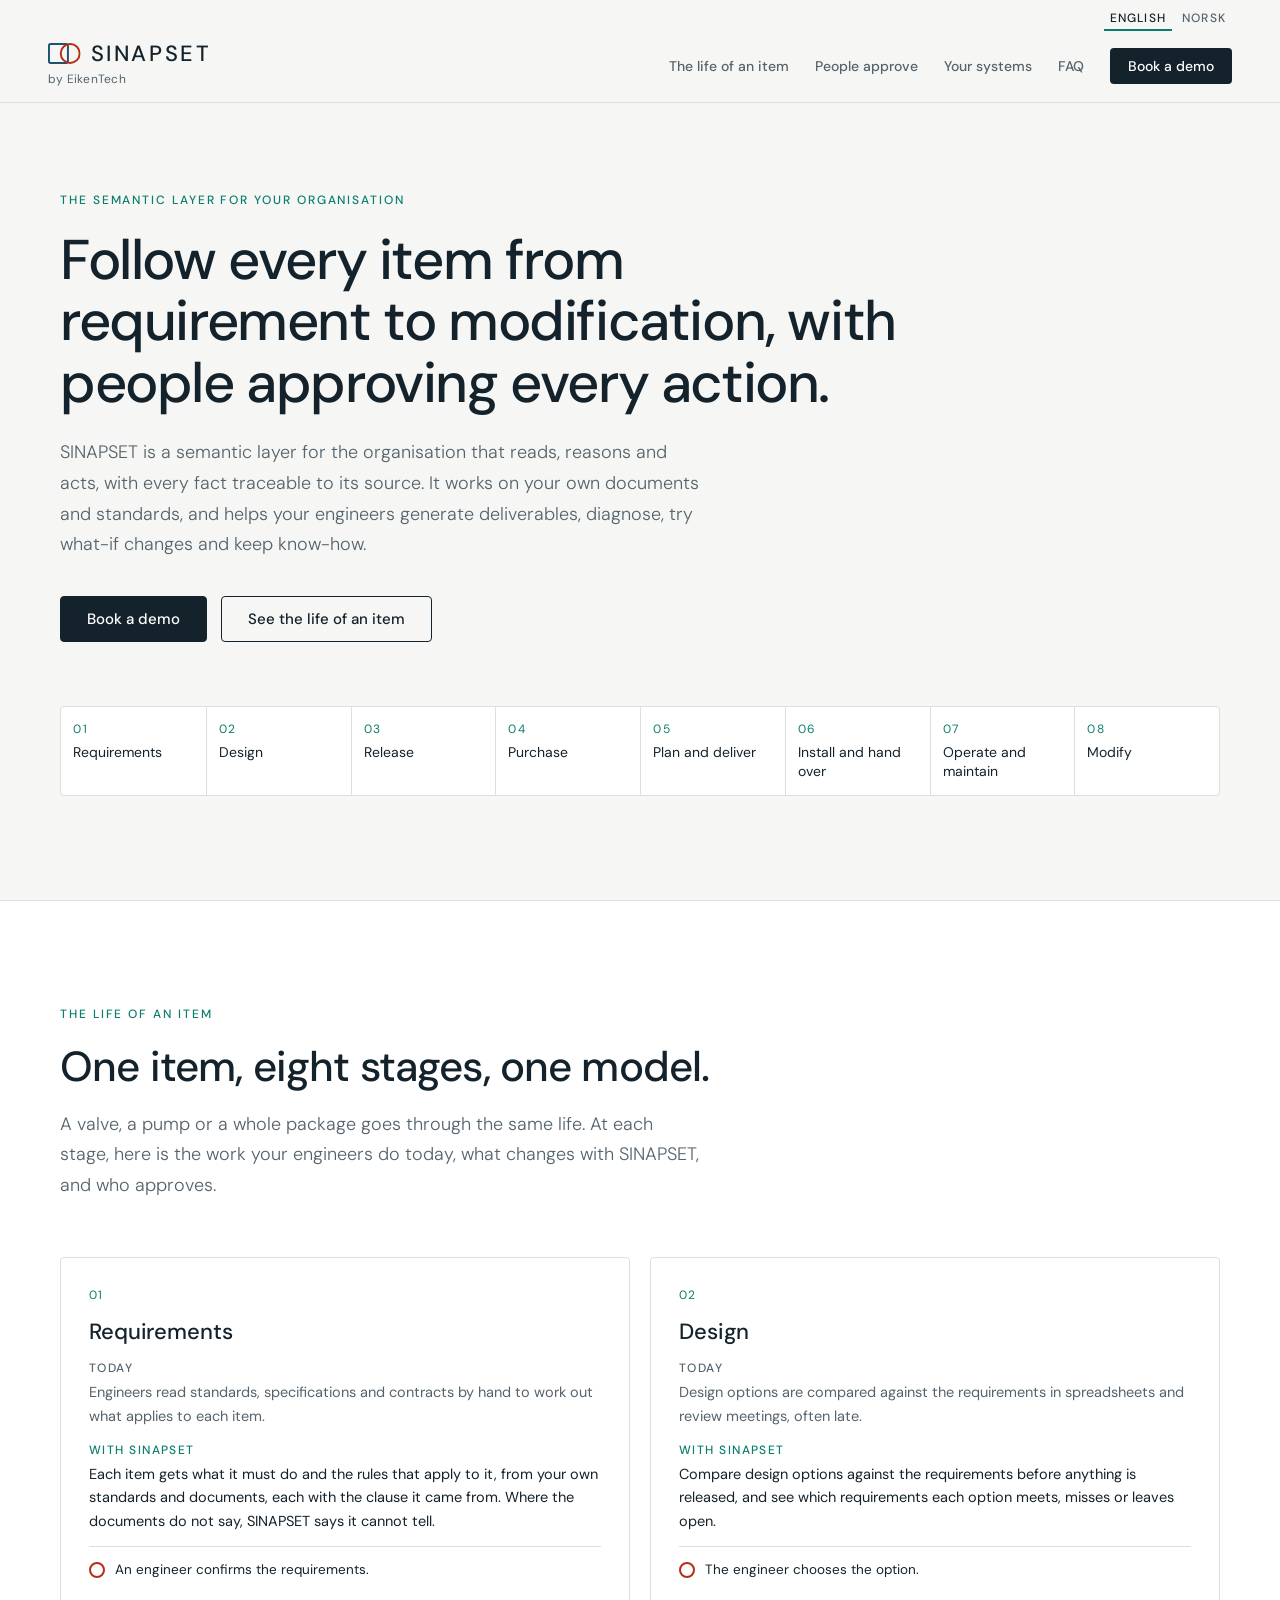
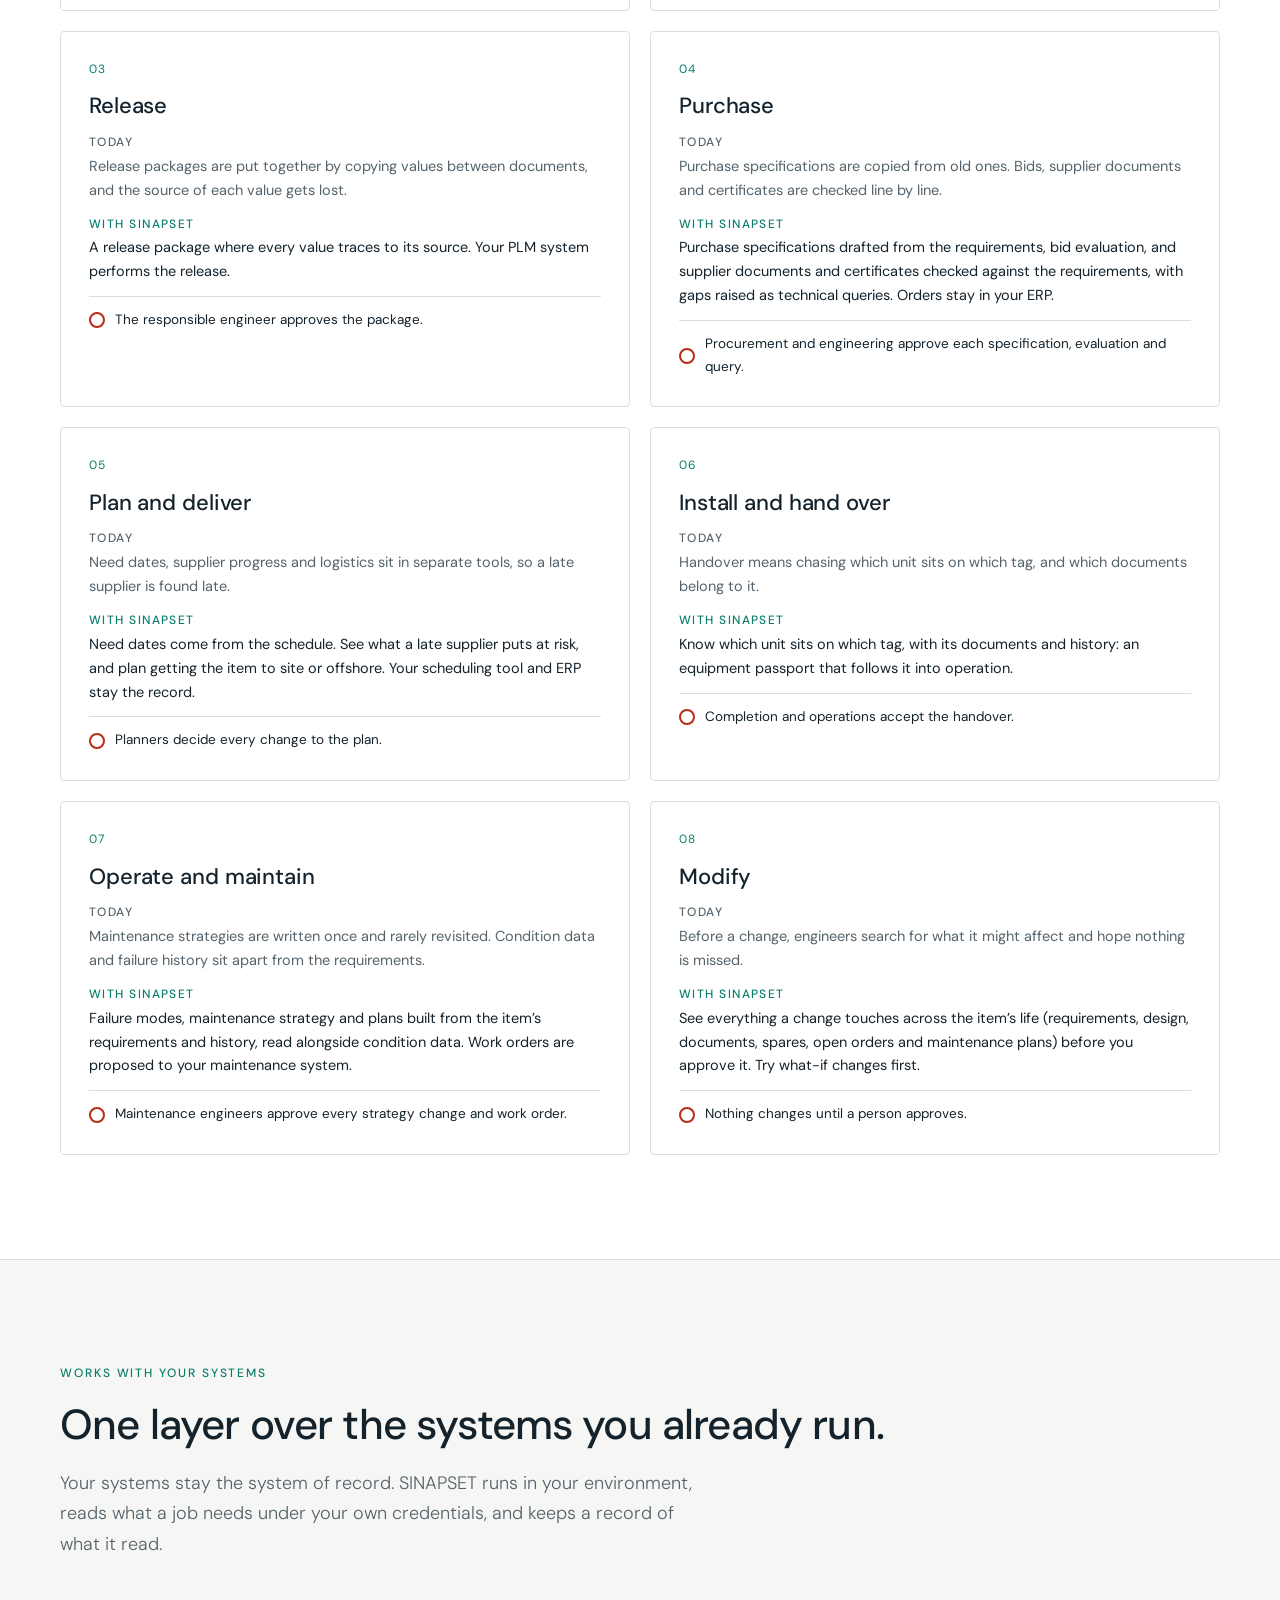
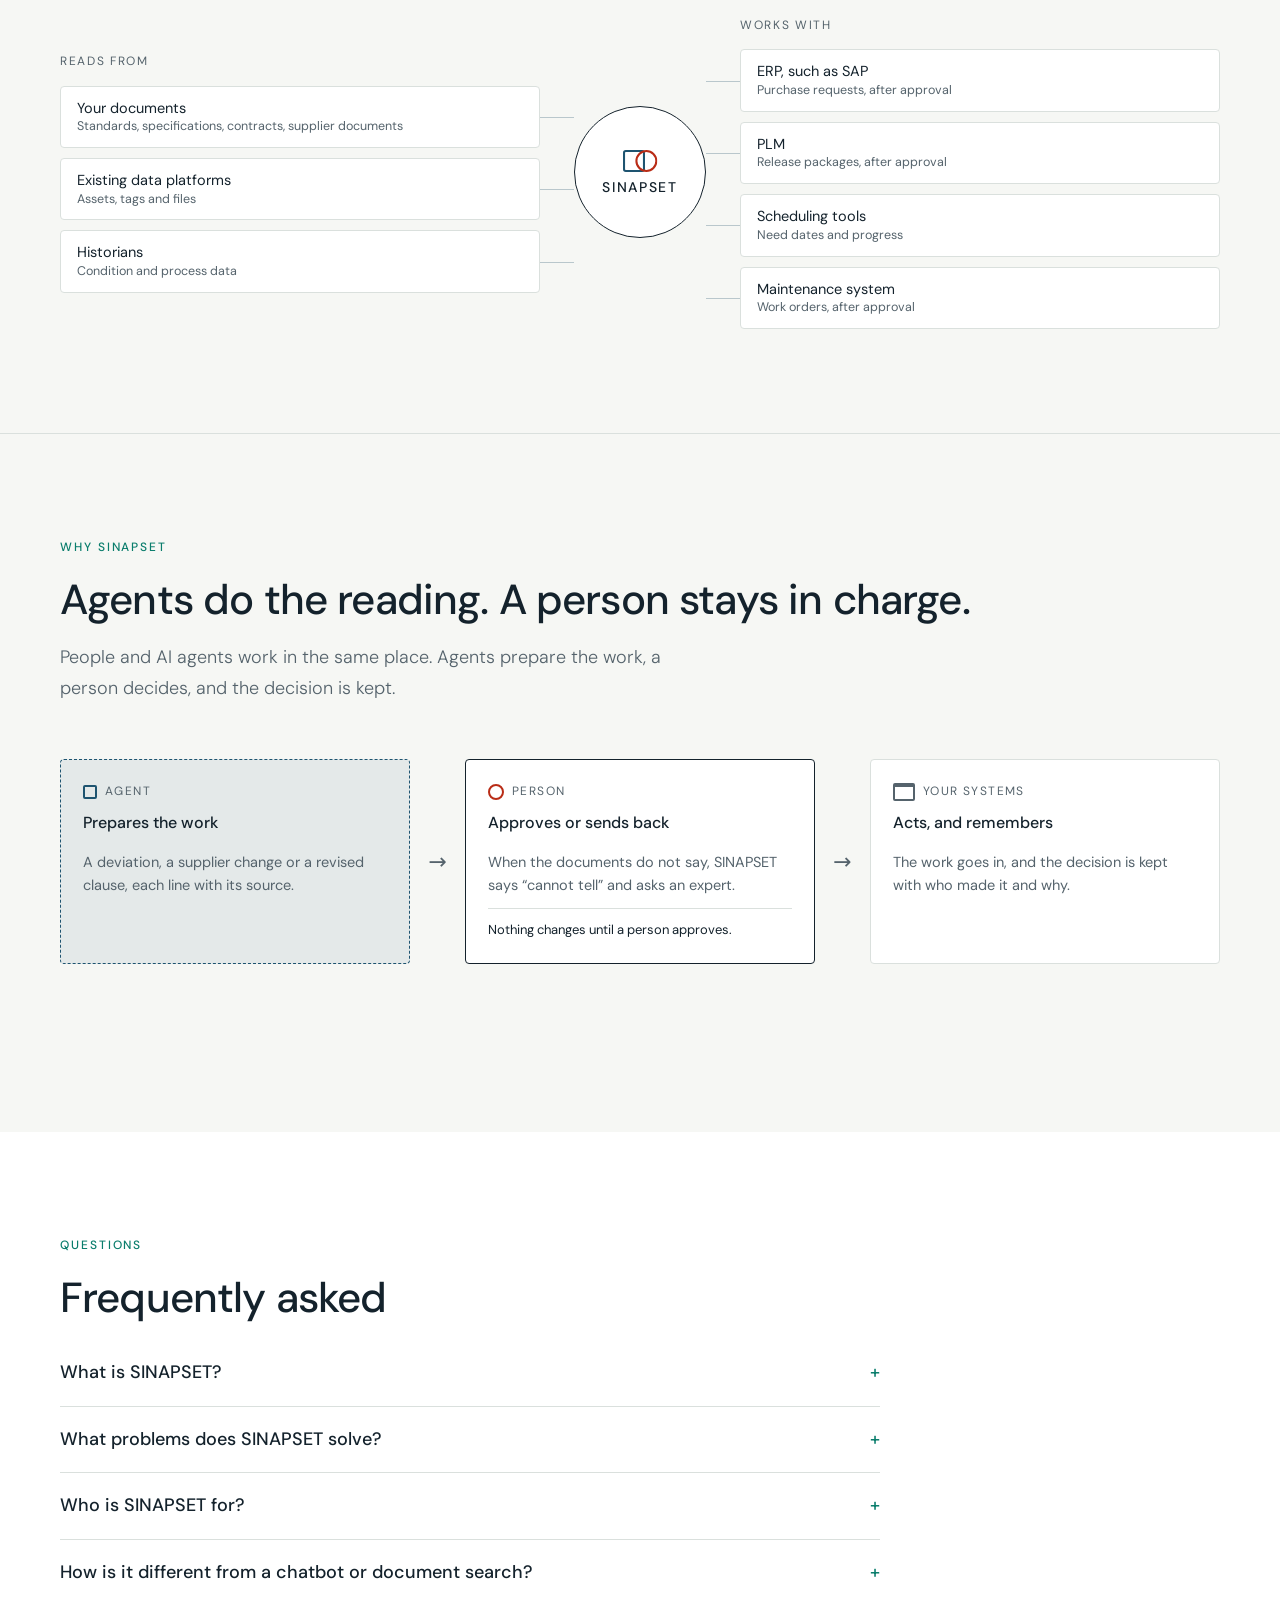
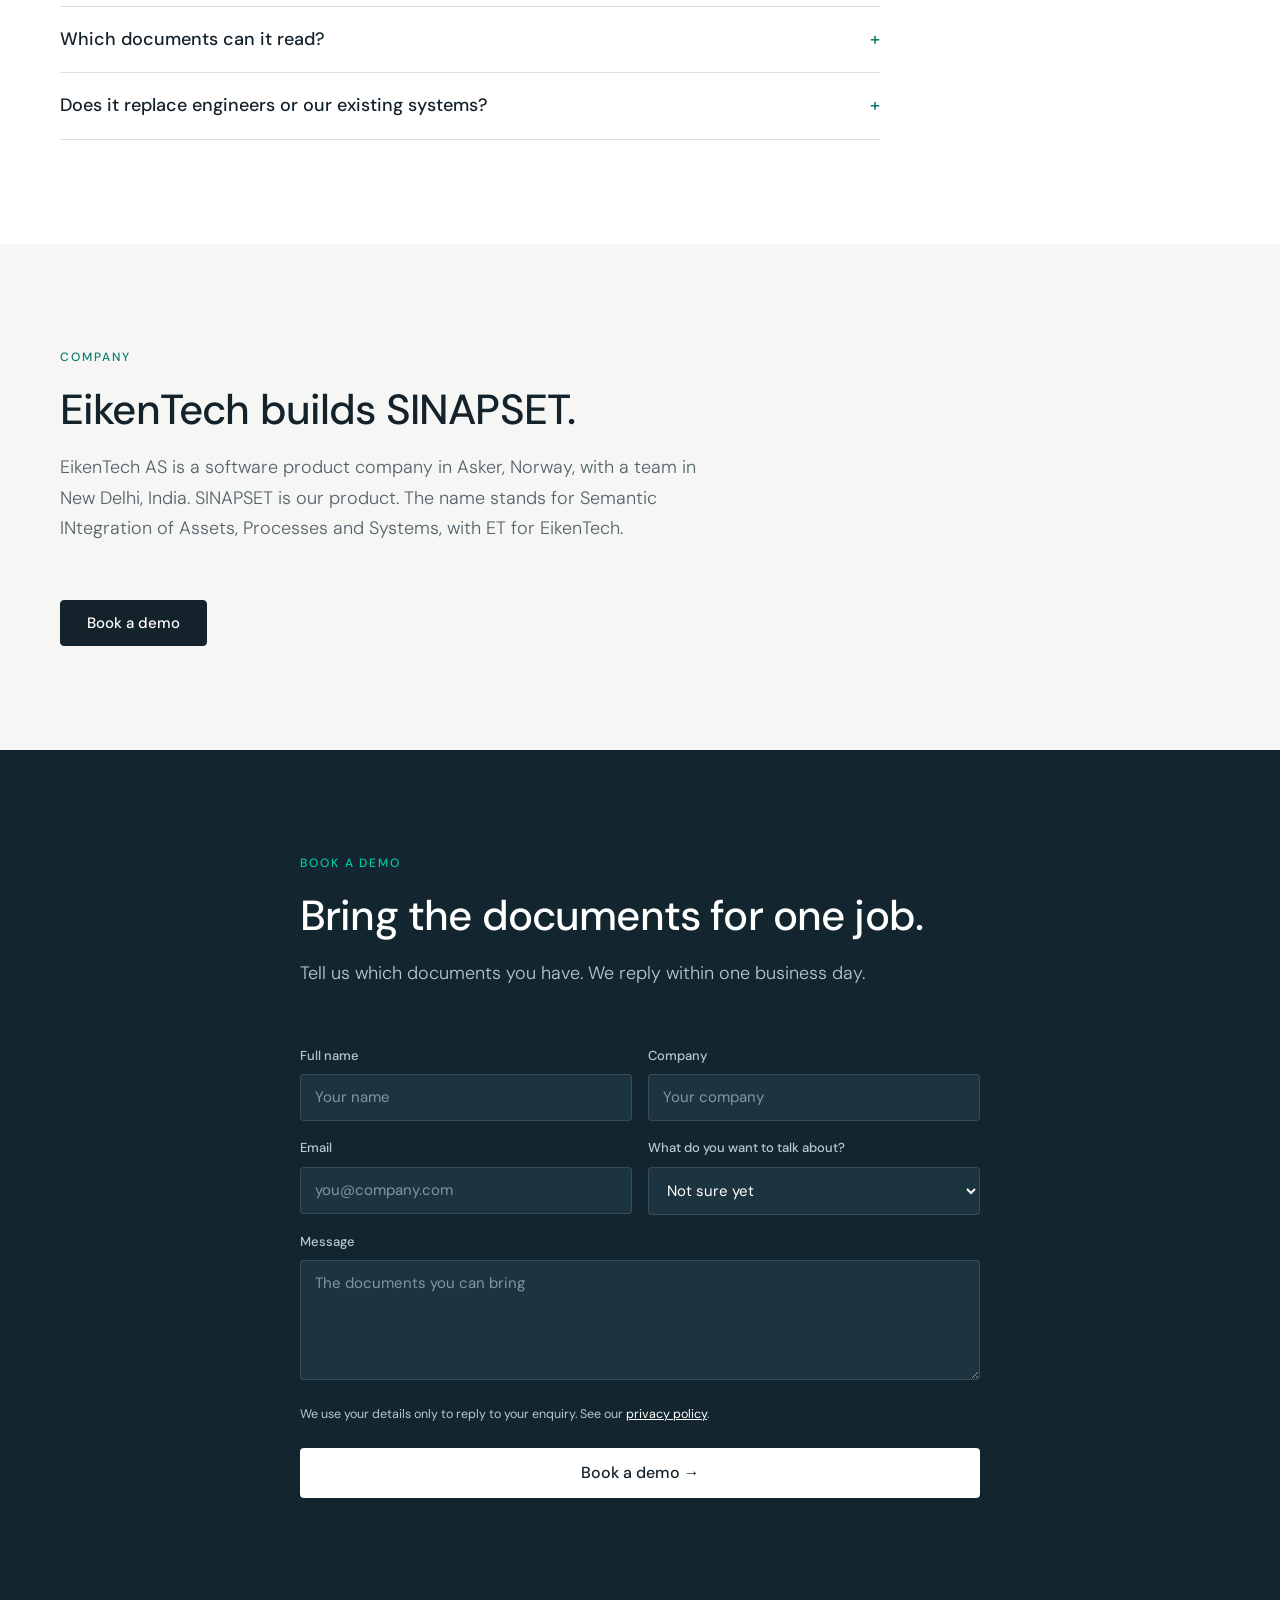
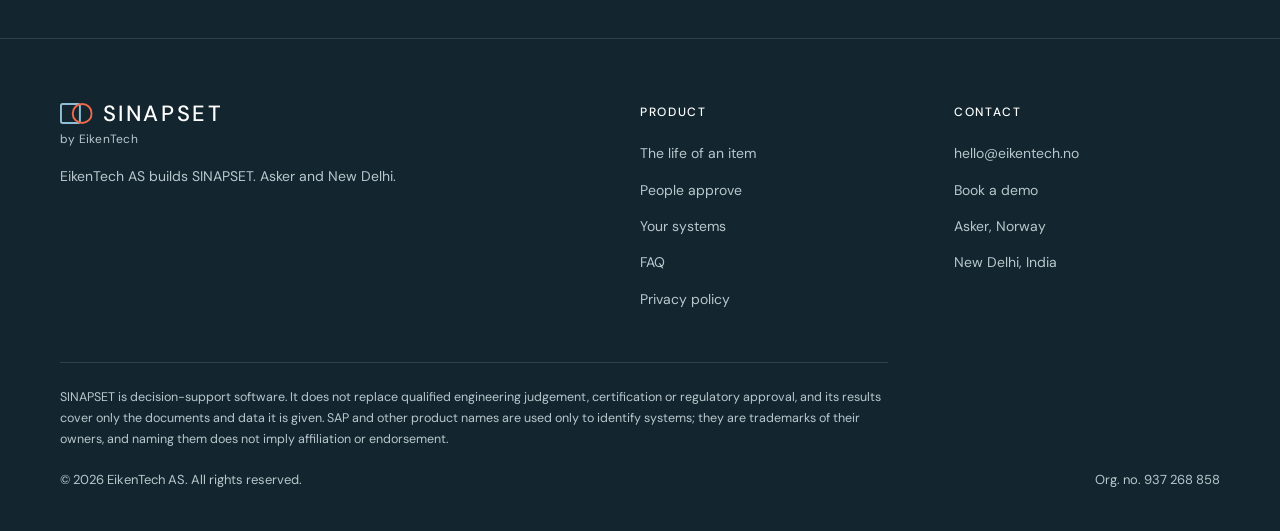
==== commit 3eae4bee: "Use the registered name EikenTech AS, fix 404 asset paths, bump sitemap dates. The 404 page loaded i" ====
--- a/index.html
+++ b/index.html
@@ -723,8 +723,8 @@
     <div class="section-label" data-lang="no" lang="nb">Selskapet</div>
     <h2 data-lang="en">EikenTech builds SINAPSET.</h2>
     <h2 data-lang="no" lang="nb">EikenTech bygger SINAPSET.</h2>
-    <p class="section-intro" data-lang="en">EikenTech is a product company in Asker, Norway, with a team in New Delhi, India. SINAPSET is our product. The name stands for Semantic INtegration of Assets, Processes and Systems, with ET for EikenTech.</p>
-    <p class="section-intro" data-lang="no" lang="nb">EikenTech er et produktselskap i Asker, med et team i New Delhi, India. SINAPSET er produktet vårt. Navnet står for Semantic INtegration of Assets, Processes and Systems, med ET for EikenTech.</p>
+    <p class="section-intro" data-lang="en">EikenTech AS is a software product company in Asker, Norway, with a team in New Delhi, India. SINAPSET is our product. The name stands for Semantic INtegration of Assets, Processes and Systems, with ET for EikenTech.</p>
+    <p class="section-intro" data-lang="no" lang="nb">EikenTech AS er et programvareselskap i Asker, med et team i New Delhi, India. SINAPSET er produktet vårt. Navnet står for Semantic INtegration of Assets, Processes and Systems, med ET for EikenTech.</p>
     <div class="ctas">
       <a href="#contact" class="btn btn-primary" data-lang="en">Book a demo</a>
       <a href="#contact" class="btn btn-primary" data-lang="no" lang="nb">Bestill en demo</a>
@@ -794,8 +794,8 @@
           <span class="lockup"><svg class="mk" viewBox="0 0 100 64" aria-hidden="true" focusable="false"><use href="#sinapset-mark"/></svg><span class="wm" aria-hidden="true">SINAPSET</span></span>
           <span class="brand-by" aria-hidden="true">by EikenTech</span>
         </a>
-        <p data-lang="en">EikenTech builds SINAPSET. Asker and New Delhi.</p>
-        <p data-lang="no" lang="nb">EikenTech bygger SINAPSET. Asker og New Delhi.</p>
+        <p data-lang="en">EikenTech AS builds SINAPSET. Asker and New Delhi.</p>
+        <p data-lang="no" lang="nb">EikenTech AS bygger SINAPSET. Asker og New Delhi.</p>
       </div>
       <div class="footer-col">
         <h5 data-lang="en">Product</h5>
@@ -822,7 +822,7 @@
     <p class="footer-legal" data-lang="en">SINAPSET is decision-support software. It does not replace qualified engineering judgement, certification or regulatory approval, and its results cover only the documents and data it is given. SAP and other product names are used only to identify systems; they are trademarks of their owners, and naming them does not imply affiliation or endorsement.</p>
     <p class="footer-legal" data-lang="no" lang="nb">SINAPSET er programvare for beslutningsstøtte. Den erstatter ikke kvalifisert faglig vurdering, sertifisering eller myndighetsgodkjenning, og resultatene gjelder bare dokumentene og dataene den får. SAP og andre produktnavn nevnes bare for å identifisere systemer; de er varemerker som tilhører sine eiere, og omtalen betyr ikke tilknytning eller anbefaling.</p>
     <div class="footer-bottom">
-      <p>© <span class="year">2026</span> EikenTech. <span data-lang="en">All rights reserved.</span><span data-lang="no" lang="nb">Alle rettigheter forbeholdt.</span></p>
+      <p>© <span class="year">2026</span> EikenTech AS. <span data-lang="en">All rights reserved.</span><span data-lang="no" lang="nb">Alle rettigheter forbeholdt.</span></p>
       <p><span data-lang="en">Org. no. 937 268 858</span><span data-lang="no" lang="nb">Org.nr. 937 268 858</span></p>
     </div>
   </div>
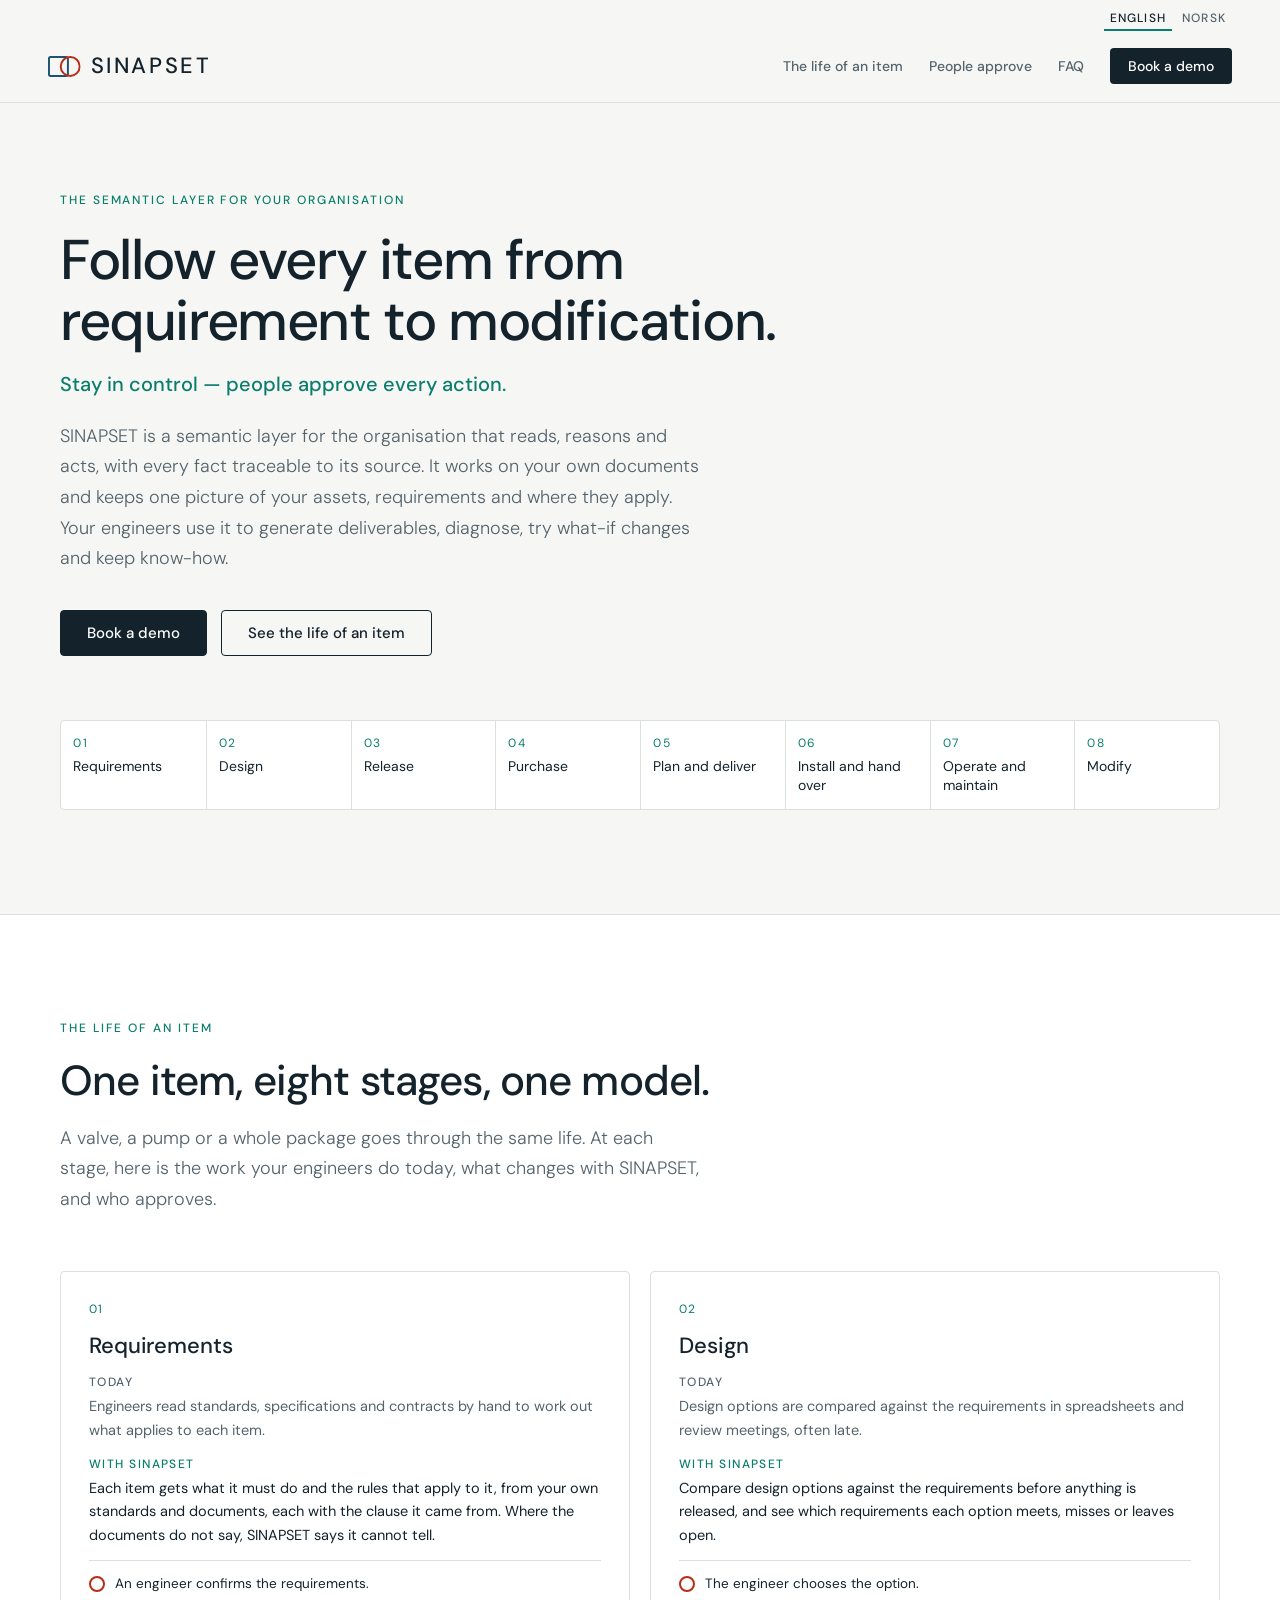
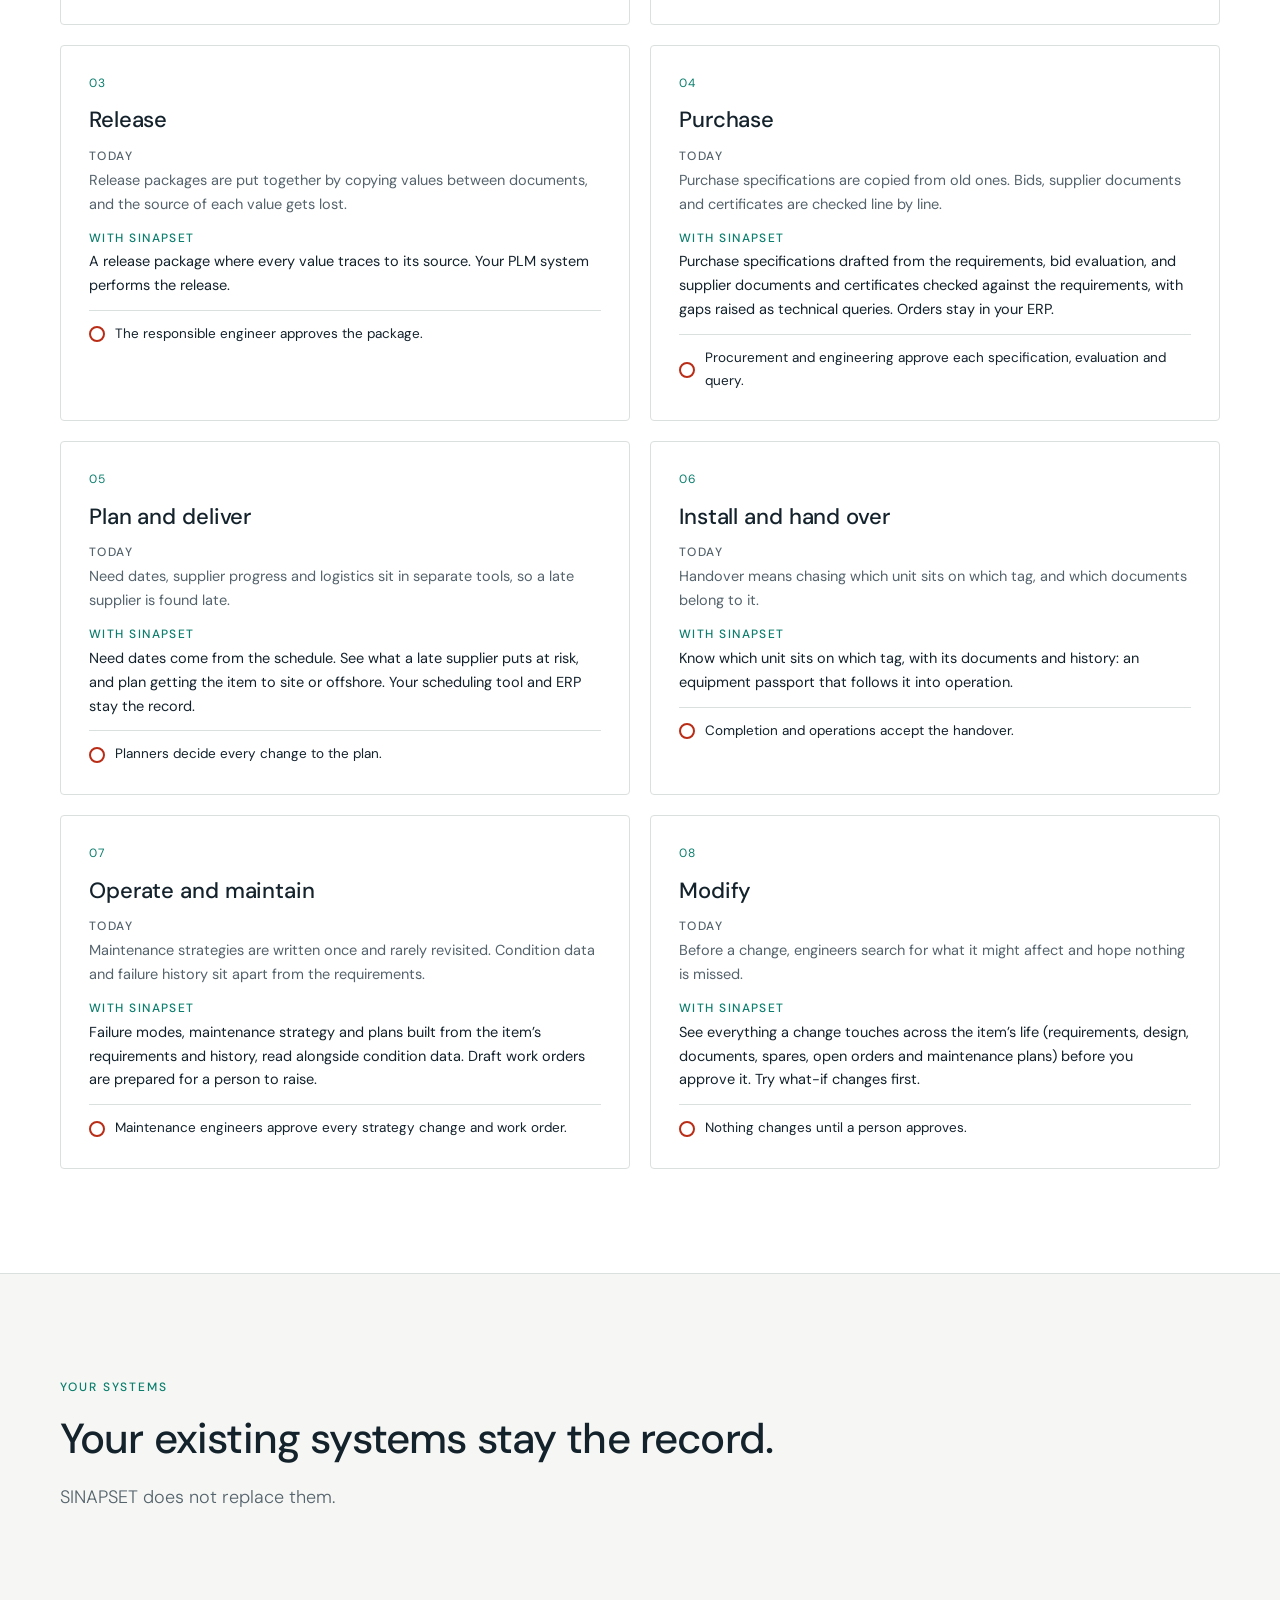
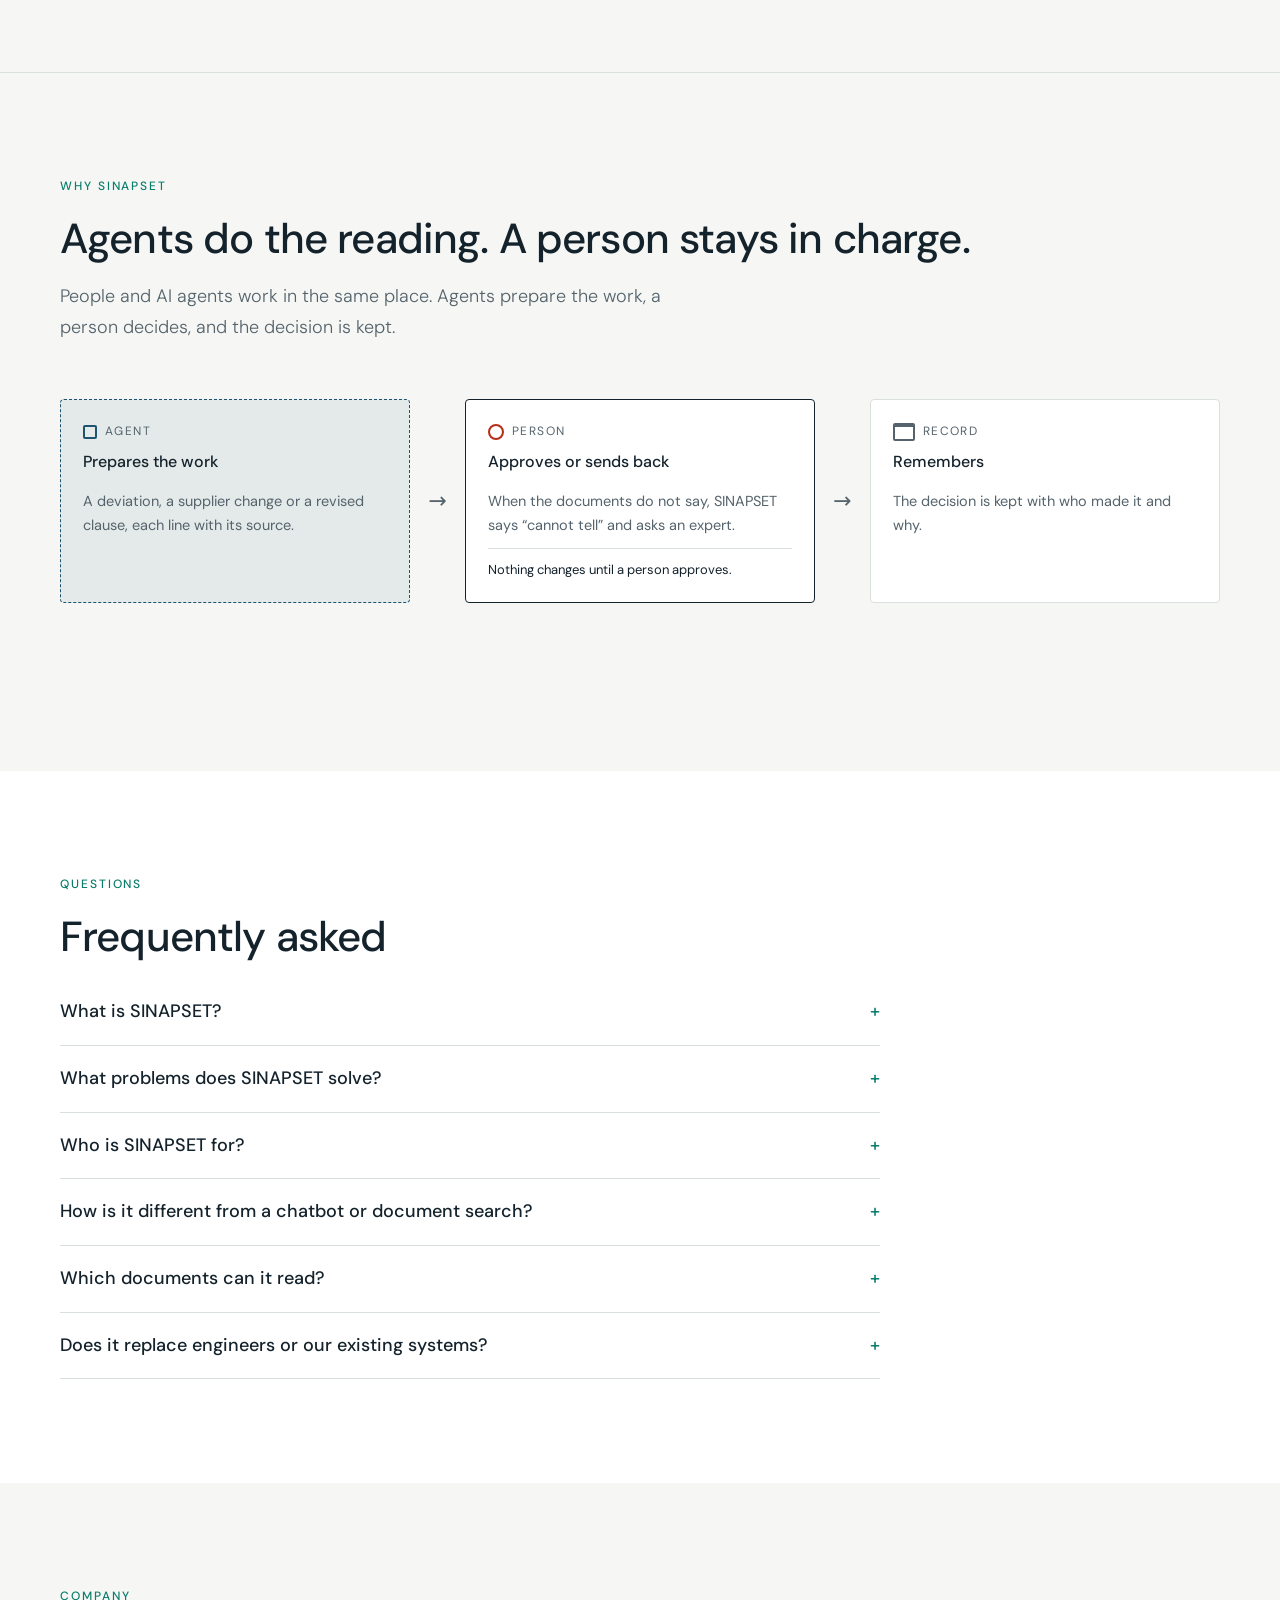
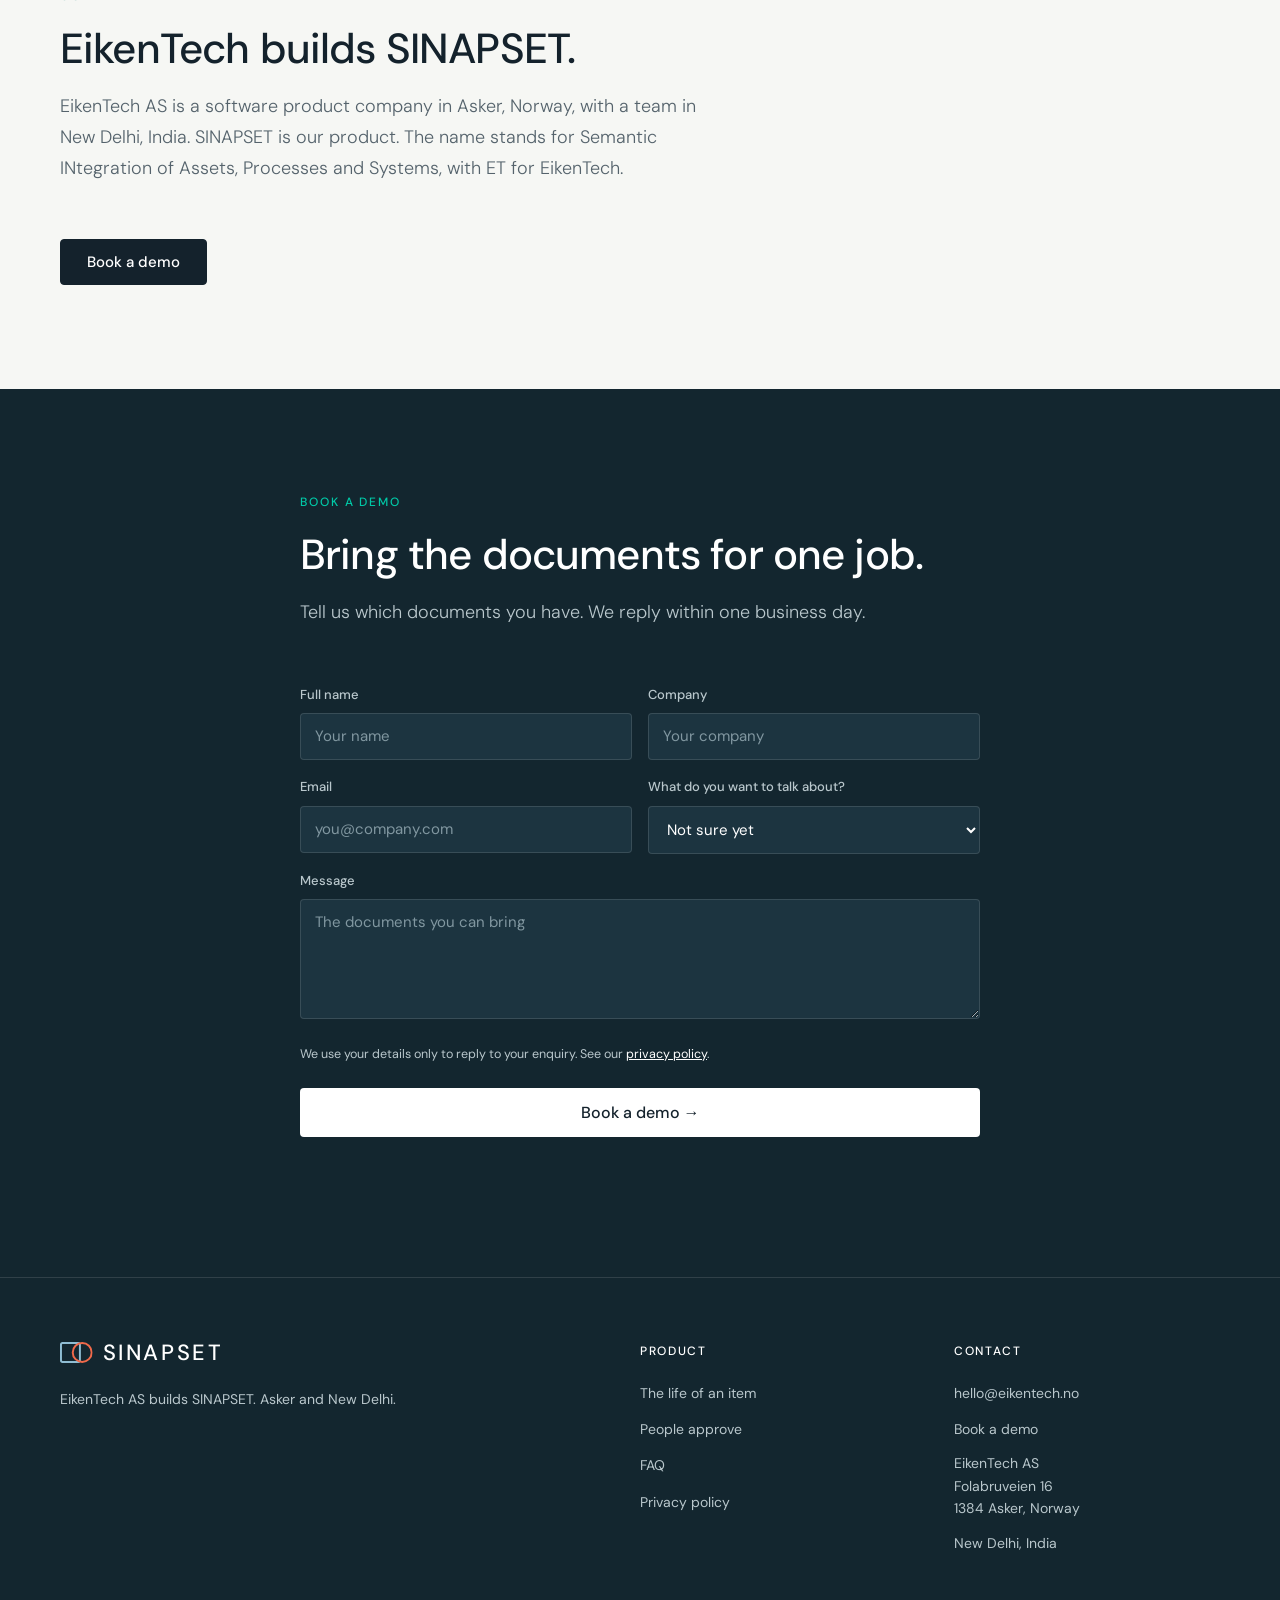
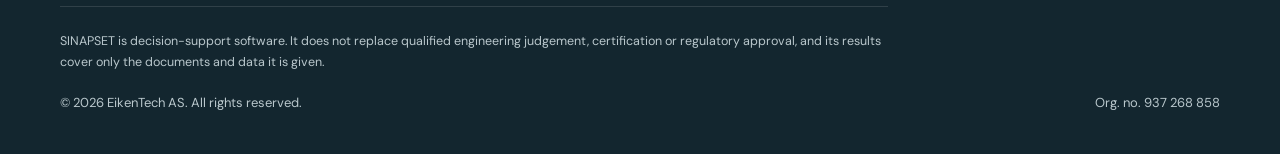
==== commit 2dbf1440: "Apply the owner's answers: SINAPSET alone, no integration claims, du-form. - Product name alone: tit" ====
--- a/index.html
+++ b/index.html
@@ -3,25 +3,29 @@
 <head>
   <meta charset="UTF-8" />
   <meta name="viewport" content="width=device-width, initial-scale=1.0"/>
-  <title>SINAPSET by EikenTech — follow every item through its life</title>
-  <meta name="description" content="EikenTech builds SINAPSET, a semantic layer for the organisation. It follows each item from requirement to modification; people approve every action."/>
+  <title>SINAPSET — follow every item through its life</title>
+  <meta name="description" content="SINAPSET is a semantic layer that follows each item from requirement to modification. Stay in control — people approve every action."/>
   <link rel="canonical" href="https://eikentech.no/"/>
   <meta name="theme-color" content="#F6F7F4"/>
   <link rel="icon" href="favicon.png" type="image/png" sizes="384x384"/>
   <link rel="icon" href="favicon.svg" type="image/svg+xml"/>
   <meta property="og:type" content="website"/>
   <meta property="og:url" content="https://eikentech.no/"/>
-  <meta property="og:site_name" content="EikenTech"/>
-  <meta property="og:title" content="SINAPSET by EikenTech — follow every item through its life"/>
-  <meta property="og:description" content="EikenTech builds SINAPSET, a semantic layer for the organisation. It follows each item from requirement to modification; people approve every action."/>
-  <meta property="og:image" content="https://eikentech.no/favicon.png"/>
-  <meta property="og:image:alt" content="SINAPSET mark"/>
+  <meta property="og:site_name" content="SINAPSET"/>
+  <meta property="og:title" content="SINAPSET — follow every item through its life"/>
+  <meta property="og:description" content="SINAPSET is a semantic layer that follows each item from requirement to modification. Stay in control — people approve every action."/>
+  <meta property="og:image" content="https://eikentech.no/og-image.png"/>
+  <meta property="og:image:type" content="image/png"/>
+  <meta property="og:image:width" content="1200"/>
+  <meta property="og:image:height" content="630"/>
+  <meta property="og:image:alt" content="SINAPSET — follow every item through its life. Stay in control: people approve every action."/>
   <meta property="og:locale" content="en_GB"/>
   <meta property="og:locale:alternate" content="nb_NO"/>
-  <meta name="twitter:card" content="summary"/>
-  <meta name="twitter:title" content="SINAPSET by EikenTech — follow every item through its life"/>
-  <meta name="twitter:description" content="EikenTech builds SINAPSET, a semantic layer for the organisation. It follows each item from requirement to modification; people approve every action."/>
-  <meta name="twitter:image" content="https://eikentech.no/favicon.png"/>
+  <meta name="twitter:card" content="summary_large_image"/>
+  <meta name="twitter:title" content="SINAPSET — follow every item through its life"/>
+  <meta name="twitter:description" content="SINAPSET is a semantic layer that follows each item from requirement to modification. Stay in control — people approve every action."/>
+  <meta name="twitter:image" content="https://eikentech.no/og-image.png"/>
+  <meta name="twitter:image:alt" content="SINAPSET — follow every item through its life. Stay in control: people approve every action."/>
   <script type="application/ld+json">
   {
     "@context": "https://schema.org",
@@ -30,7 +34,7 @@
     "name": "EikenTech AS",
     "legalName": "EikenTech AS",
     "alternateName": "EikenTech",
-    "description": "EikenTech AS is a Norwegian software product company in Asker. It builds SINAPSET, a semantic layer for engineering organisations that follows each item from requirements and design through purchase, installation, maintenance and modification, with every fact traceable to its source and people approving every action. EikenTech sells its own software product; it is not an IT consultancy.",
+    "description": "EikenTech AS is a Norwegian software product company in Asker. It builds SINAPSET, a semantic layer for engineering organisations that follows each item from requirements and design through purchase, installation, maintenance and modification, with every fact traceable to its source. Stay in control: people approve every action. EikenTech sells its own software product; it is not an IT consultancy.",
     "url": "https://eikentech.no/",
     "logo": "https://eikentech.no/favicon.png",
     "knowsAbout": ["Engineering software", "Semantic layer", "Requirements management", "Asset lifecycle", "Procurement engineering", "Maintenance engineering"],
@@ -38,9 +42,9 @@
     "taxID": "937268858",
     "identifier": { "@type": "PropertyValue", "propertyID": "Organisasjonsnummer", "value": "937268858" },
     "brand": { "@type": "Brand", "name": "SINAPSET" },
-    "address": { "@type": "PostalAddress", "addressLocality": "Asker", "addressCountry": "NO" },
+    "address": { "@type": "PostalAddress", "streetAddress": "Folabruveien 16", "postalCode": "1384", "addressLocality": "Asker", "addressCountry": "NO" },
     "location": [
-      { "@type": "Place", "name": "Asker", "address": { "@type": "PostalAddress", "addressLocality": "Asker", "addressCountry": "NO" } },
+      { "@type": "Place", "name": "Asker", "address": { "@type": "PostalAddress", "streetAddress": "Folabruveien 16", "postalCode": "1384", "addressLocality": "Asker", "addressCountry": "NO" } },
       { "@type": "Place", "name": "New Delhi", "address": { "@type": "PostalAddress", "addressLocality": "New Delhi", "addressCountry": "IN" } }
     ]
   }
@@ -55,7 +59,7 @@
     "operatingSystem": "Web",
     "url": "https://eikentech.no/",
     "publisher": { "@id": "https://eikentech.no/#organization" },
-    "description": "SINAPSET is a semantic layer for the organisation that reads, reasons and acts, with people approving every action and every fact traceable to its source. It works on the organisation's own documents and standards and follows each item through its life: requirements, design, release, purchase, plan and deliver, install and hand over, operate and maintain, and modify. Engineers use it to generate deliverables, diagnose problems, try what-if changes and keep know-how. It works with the ERP, PLM, scheduling and maintenance systems the organisation already runs, which stay the system of record.",
+    "description": "SINAPSET is a semantic layer for the organisation that reads, reasons and acts, with every fact traceable to its source. Stay in control: people approve every action. It works on the organisation's own documents, keeps one picture of its assets, requirements and where they apply, and follows each item through its life: requirements, design, release, purchase, plan and deliver, install and hand over, operate and maintain, and modify. Engineers use it to generate deliverables, diagnose problems, try what-if changes and keep know-how. The organisation's existing systems stay the record; SINAPSET does not replace them.",
     "featureList": [
       "Requirements: what each item must do and which rules apply, from your own standards and documents",
       "Design: compare design options against the requirements before release",
@@ -63,9 +67,9 @@
       "Purchase: purchase specifications, bid evaluation, and supplier documents and certificates checked against the requirements",
       "Plan and deliver: need dates from the schedule and what a late supplier puts at risk",
       "Install and hand over: which unit sits on which tag, with its documents (equipment passport)",
-      "Operate and maintain: failure modes, maintenance strategy and plans, work orders proposed to your maintenance system",
+      "Operate and maintain: failure modes, maintenance strategy and plans, and draft work orders",
       "Modify: everything a change touches across the item's life, before you approve it",
-      "People approve every action; every fact traces to its source"
+      "Stay in control: people approve every action; every fact traces to its source"
     ],
     "audience": { "@type": "BusinessAudience", "audienceType": "Engineering, operations and maintenance, quality, procurement and supplier quality, and document control teams, starting in oil and gas and offshore, with energy, manufacturing, space, aerospace and defence" },
     "keywords": "semantic layer, engineering software, asset lifecycle, requirements, design comparison, release package, purchase specification, bid evaluation, equipment passport, maintenance strategy, change impact, decision support"
@@ -77,7 +81,7 @@
     "@type": "FAQPage",
     "mainEntity": [
       { "@type": "Question", "name": "What is SINAPSET?",
-        "acceptedAnswer": { "@type": "Answer", "text": "SINAPSET is a semantic layer for the organisation from EikenTech. It reads, reasons and acts, with people approving every action and every fact traceable to its source. It reads the organisation's own documents and data into one inspectable model of its assets, its requirements and where each requirement applies, and follows each item from requirement to design, purchase, installation, maintenance and modification. Agents propose work from that model, such as engineering deliverables, diagnoses and what-if answers, and a person approves it before anything goes into the organisation's systems." } },
+        "acceptedAnswer": { "@type": "Answer", "text": "SINAPSET is a semantic layer for the organisation from EikenTech. It reads, reasons and acts, with every fact traceable to its source, and people approve every action. It reads the organisation's own documents and data into one picture of its assets, requirements and where they apply, and follows each item from requirement to design, purchase, installation, maintenance and modification. Agents propose work from that model, such as engineering deliverables, diagnoses and what-if answers, and a person approves it before anything is acted on." } },
       { "@type": "Question", "name": "What problems does SINAPSET solve?",
         "acceptedAnswer": { "@type": "Answer", "text": "It generates engineering deliverables, helps diagnose problems and test what-if changes, keeps know-how, and answers the questions that otherwise take days of reading: what a revised standard or contract change affects, where your specification disagrees with the standards it claims, whether a supplier's quote or datasheet meets your requirements, which requirements apply to a piece of equipment, and why a past decision was made." } },
       { "@type": "Question", "name": "Who is SINAPSET for?",
@@ -85,9 +89,9 @@
       { "@type": "Question", "name": "How is it different from a chatbot or document search?",
         "acceptedAnswer": { "@type": "Answer", "text": "A chatbot or search tool finds text and lets a model guess. SINAPSET keeps one model of your items, their requirements and their history, shows the source behind every line, and says 'cannot tell' when the documents do not give an answer. A person approves the work, and the decision is kept." } },
       { "@type": "Question", "name": "Which documents can it read?",
-        "acceptedAnswer": { "@type": "Answer", "text": "Standards and their amendments, contracts and contract changes, internal specifications, supplier quotes, datasheets and registers, as PDF, Word or Excel. SINAPSET runs in your environment on your own documents and standards; we ship no standard content." } },
+        "acceptedAnswer": { "@type": "Answer", "text": "Standards and their amendments, contracts and contract changes, internal specifications, supplier quotes, datasheets and registers, as PDF, Word or Excel. SINAPSET works on your own documents." } },
       { "@type": "Question", "name": "Does it replace engineers or our existing systems?",
-        "acceptedAnswer": { "@type": "Answer", "text": "No. SINAPSET is decision support. It prepares the work and a qualified person decides. It sits over the systems you already run, which stay the system of record." } }
+        "acceptedAnswer": { "@type": "Answer", "text": "No. SINAPSET is decision support. It prepares the work and a qualified person decides. Your existing systems stay the record; SINAPSET does not replace them." } }
     ]
   }
   </script>
@@ -332,6 +336,7 @@
     .stage .lbl { display: block; font-size: 12px; letter-spacing: 0.12em; text-transform: uppercase; font-weight: 500; color: var(--muted); margin-bottom: 2px; }
     .stage .with .lbl { color: var(--teal-ink); }
     .stage .note { display: flex; gap: 10px; align-items: center; font-size: 13.5px; color: var(--ink); border-top: 1px solid var(--line); padding-top: 12px; }
+    .hero .control { font-size: 20px; font-weight: 500; color: var(--teal-ink); margin: -8px 0 20px; }
     .skip { position: absolute; left: 8px; top: -60px; z-index: 200; background: var(--ink); color: var(--white); padding: 8px 14px; border-radius: var(--r); text-decoration: none; }
     .skip:focus { top: 8px; }
 
@@ -399,6 +404,7 @@
     .footer-col li { margin-bottom: 10px; }
     .footer-col a { color: var(--frost); text-decoration: none; font-size: 14px; }
     .footer-col a:hover { color: var(--white); }
+    .footer-col .addr { font-size: 14px; line-height: 1.6; }
     .footer-legal { font-size: 12.5px; line-height: 1.65; max-width: 92ch; border-top: 1px solid var(--fjord-line); padding-top: 24px; margin-bottom: 20px; }
     .footer-bottom { display: flex; justify-content: space-between; align-items: center; gap: 12px; flex-wrap: wrap; font-size: 13px; }
 
@@ -476,15 +482,13 @@
 
 <!-- NAV -->
 <nav>
-  <a href="#top" class="brand-lockup" aria-label="SINAPSET by EikenTech">
+  <a href="#top" class="brand-lockup" aria-label="SINAPSET">
     <span class="lockup"><svg class="mk" viewBox="0 0 100 64" aria-hidden="true" focusable="false"><use href="#sinapset-mark"/></svg><span class="wm" aria-hidden="true">SINAPSET</span></span>
-    <span class="brand-by" aria-hidden="true">by EikenTech</span>
   </a>
   <button class="nav-toggle" id="nav-toggle" aria-expanded="false" aria-controls="nav-links" aria-label="Menu">☰</button>
   <ul class="nav-links" id="nav-links">
     <li><a href="#life" data-lang="en">The life of an item</a><a href="#life" data-lang="no" lang="nb">Livet til en enhet</a></li>
     <li><a href="#difference" data-lang="en">People approve</a><a href="#difference" data-lang="no" lang="nb">Mennesker godkjenner</a></li>
-    <li><a href="#connect" data-lang="en">Your systems</a><a href="#connect" data-lang="no" lang="nb">Systemene deres</a></li>
     <li><a href="#faq" data-lang="en">FAQ</a><a href="#faq" data-lang="no" lang="nb">Spørsmål</a></li>
     <li><a href="#contact" class="nav-cta" data-lang="en">Book a demo</a><a href="#contact" class="nav-cta" data-lang="no" lang="nb">Bestill en demo</a></li>
   </ul>
@@ -497,10 +501,12 @@
   <div class="inner">
     <div class="section-label" data-lang="en">The semantic layer for your organisation</div>
     <div class="section-label" data-lang="no" lang="nb">Det semantiske laget for organisasjonen</div>
-    <h1 data-lang="en">Follow every item from requirement to modification, with people approving every action.</h1>
-    <h1 data-lang="no" lang="nb">Følg hver enhet fra krav til modifikasjon, der mennesker godkjenner hver handling.</h1>
-    <p class="section-intro" data-lang="en">SINAPSET is a semantic layer for the organisation that reads, reasons and acts, with every fact traceable to its source. It works on your own documents and standards, and helps your engineers generate deliverables, diagnose, try what-if changes and keep know-how.</p>
-    <p class="section-intro" data-lang="no" lang="nb">SINAPSET er et semantisk lag for organisasjonen som leser, resonnerer og handler, der hvert faktum kan spores til kilden. Det arbeider på deres egne dokumenter og standarder, og hjelper ingeniørene med å lage leveranser, finne feil, prøve hva-om-endringer og ta vare på kunnskap.</p>
+    <h1 data-lang="en">Follow every item from requirement to modification.</h1>
+    <p class="control" data-lang="en">Stay in control — people approve every action.</p>
+    <h1 data-lang="no" lang="nb">Følg hver enhet fra krav til modifikasjon.</h1>
+    <p class="control" data-lang="no" lang="nb">Behold kontrollen – mennesker godkjenner hver handling.</p>
+    <p class="section-intro" data-lang="en">SINAPSET is a semantic layer for the organisation that reads, reasons and acts, with every fact traceable to its source. It works on your own documents and keeps one picture of your assets, requirements and where they apply. Your engineers use it to generate deliverables, diagnose, try what-if changes and keep know-how.</p>
+    <p class="section-intro" data-lang="no" lang="nb">SINAPSET er et semantisk lag for organisasjonen som leser, resonnerer og handler, der hvert faktum kan spores til kilden. Det arbeider på dine egne dokumenter og gir ett bilde av anleggene, kravene og hvor de gjelder. Ingeniørene dine bruker det til å lage leveranser, finne feil, prøve hva-om-endringer og ta vare på kunnskap.</p>
     <div class="ctas">
       <a href="#contact" class="btn btn-primary" data-lang="en">Book a demo</a>
       <a href="#contact" class="btn btn-primary" data-lang="no" lang="nb">Bestill en demo</a>
@@ -538,7 +544,7 @@
         <p class="today" data-lang="en"><b class="lbl">Today</b>Engineers read standards, specifications and contracts by hand to work out what applies to each item.</p>
         <p class="today" data-lang="no" lang="nb"><b class="lbl">I dag</b>Ingeniører leser standarder, spesifikasjoner og kontrakter for hånd for å finne ut hva som gjelder for hver enhet.</p>
         <p class="with" data-lang="en"><b class="lbl">With SINAPSET</b>Each item gets what it must do and the rules that apply to it, from your own standards and documents, each with the clause it came from. Where the documents do not say, SINAPSET says it cannot tell.</p>
-        <p class="with" data-lang="no" lang="nb"><b class="lbl">Med SINAPSET</b>Hver enhet får det den skal gjøre og reglene som gjelder for den, fra deres egne standarder og dokumenter, hver med klausulen den kom fra. Der dokumentene ikke gir svar, sier SINAPSET fra.</p>
+        <p class="with" data-lang="no" lang="nb"><b class="lbl">Med SINAPSET</b>Hver enhet får det den skal gjøre og reglene som gjelder for den, fra dine egne standarder og dokumenter, hver med klausulen den kom fra. Der dokumentene ikke gir svar, sier SINAPSET fra.</p>
         <p class="note"><span class="ci" aria-hidden="true"></span><span data-lang="en">An engineer confirms the requirements.</span><span data-lang="no" lang="nb">En ingeniør bekrefter kravene.</span></p>
       </article>
       <article class="stage box" id="stage-2">
@@ -556,7 +562,7 @@
         <p class="today" data-lang="en"><b class="lbl">Today</b>Release packages are put together by copying values between documents, and the source of each value gets lost.</p>
         <p class="today" data-lang="no" lang="nb"><b class="lbl">I dag</b>Frigivelsespakker settes sammen ved å kopiere verdier mellom dokumenter, og kilden til hver verdi går tapt.</p>
         <p class="with" data-lang="en"><b class="lbl">With SINAPSET</b>A release package where every value traces to its source. Your PLM system performs the release.</p>
-        <p class="with" data-lang="no" lang="nb"><b class="lbl">Med SINAPSET</b>En frigivelsespakke der hver verdi kan spores til kilden. PLM-systemet deres utfører frigivelsen.</p>
+        <p class="with" data-lang="no" lang="nb"><b class="lbl">Med SINAPSET</b>En frigivelsespakke der hver verdi kan spores til kilden. PLM-systemet ditt utfører frigivelsen.</p>
         <p class="note"><span class="ci" aria-hidden="true"></span><span data-lang="en">The responsible engineer approves the package.</span><span data-lang="no" lang="nb">Ansvarlig ingeniør godkjenner pakken.</span></p>
       </article>
       <article class="stage box" id="stage-4">
@@ -591,8 +597,8 @@
         <h3 data-lang="en">Operate and maintain</h3><h3 data-lang="no" lang="nb">Drift og vedlikehold</h3>
         <p class="today" data-lang="en"><b class="lbl">Today</b>Maintenance strategies are written once and rarely revisited. Condition data and failure history sit apart from the requirements.</p>
         <p class="today" data-lang="no" lang="nb"><b class="lbl">I dag</b>Vedlikeholdsstrategier skrives én gang og revideres sjelden. Tilstandsdata og feilhistorikk ligger adskilt fra kravene.</p>
-        <p class="with" data-lang="en"><b class="lbl">With SINAPSET</b>Failure modes, maintenance strategy and plans built from the item’s requirements and history, read alongside condition data. Work orders are proposed to your maintenance system.</p>
-        <p class="with" data-lang="no" lang="nb"><b class="lbl">Med SINAPSET</b>Feilmoder, vedlikeholdsstrategi og planer bygget fra enhetens krav og historikk, sett sammen med tilstandsdata. Arbeidsordrer foreslås til vedlikeholdssystemet deres.</p>
+        <p class="with" data-lang="en"><b class="lbl">With SINAPSET</b>Failure modes, maintenance strategy and plans built from the item’s requirements and history, read alongside condition data. Draft work orders are prepared for a person to raise.</p>
+        <p class="with" data-lang="no" lang="nb"><b class="lbl">Med SINAPSET</b>Feilmoder, vedlikeholdsstrategi og planer bygget fra enhetens krav og historikk, sett sammen med tilstandsdata. Utkast til arbeidsordrer klargjøres, og en person sender dem videre.</p>
         <p class="note"><span class="ci" aria-hidden="true"></span><span data-lang="en">Maintenance engineers approve every strategy change and work order.</span><span data-lang="no" lang="nb">Vedlikeholdsingeniører godkjenner hver strategiendring og arbeidsordre.</span></p>
       </article>
       <article class="stage box" id="stage-8">
@@ -601,38 +607,22 @@
         <p class="today" data-lang="en"><b class="lbl">Today</b>Before a change, engineers search for what it might affect and hope nothing is missed.</p>
         <p class="today" data-lang="no" lang="nb"><b class="lbl">I dag</b>Før en endring leter ingeniørene etter hva den kan påvirke, og håper at ingenting blir oversett.</p>
         <p class="with" data-lang="en"><b class="lbl">With SINAPSET</b>See everything a change touches across the item’s life (requirements, design, documents, spares, open orders and maintenance plans) before you approve it. Try what-if changes first.</p>
-        <p class="with" data-lang="no" lang="nb"><b class="lbl">Med SINAPSET</b>Se alt en endring berører gjennom enhetens levetid (krav, design, dokumenter, reservedeler, åpne ordrer og vedlikeholdsplaner) før dere godkjenner den. Prøv hva-om-endringer først.</p>
+        <p class="with" data-lang="no" lang="nb"><b class="lbl">Med SINAPSET</b>Se alt en endring berører gjennom enhetens levetid (krav, design, dokumenter, reservedeler, åpne ordrer og vedlikeholdsplaner) før du godkjenner den. Prøv hva-om-endringer først.</p>
         <p class="note"><span class="ci" aria-hidden="true"></span><span data-lang="en">Nothing changes until a person approves.</span><span data-lang="no" lang="nb">Ingenting endres før en person godkjenner.</span></p>
       </article>
     </div>
   </div>
 </section>
 
-<!-- WORKS WITH YOUR SYSTEMS -->
-<section class="rule" id="connect">
+<!-- YOUR SYSTEMS -->
+<section class="rule" id="systems">
   <div class="inner">
-    <div class="section-label" data-lang="en">Works with your systems</div>
-    <div class="section-label" data-lang="no" lang="nb">Fungerer med systemene deres</div>
-    <h2 data-lang="en">One layer over the systems you already run.</h2>
-    <h2 data-lang="no" lang="nb">Ett lag over systemene dere allerede bruker.</h2>
-    <p class="section-intro" data-lang="en">Your systems stay the system of record. SINAPSET runs in your environment, reads what a job needs under your own credentials, and keeps a record of what it read.</p>
-    <p class="section-intro" data-lang="no" lang="nb">Systemene deres forblir kildesystemene. SINAPSET kjører i deres miljø, leser det en jobb trenger med deres egen tilgang, og tar vare på hva den leste.</p>
-    <div class="connect" role="img" aria-label="Your documents, data platforms and historians feed SINAPSET; your ERP, PLM, scheduling and maintenance systems receive work after a person approves it.">
-      <div class="side l">
-        <div class="col-label"><span data-lang="en">Reads from</span><span data-lang="no" lang="nb">Leser fra</span></div>
-        <div class="conn box"><span><span data-lang="en">Your documents</span><span data-lang="no" lang="nb">Deres dokumenter</span><small><span data-lang="en">Standards, specifications, contracts, supplier documents</span><span data-lang="no" lang="nb">Standarder, spesifikasjoner, kontrakter, leverandørdokumenter</span></small></span></div>
-        <div class="conn box"><span><span data-lang="en">Existing data platforms</span><span data-lang="no" lang="nb">Eksisterende dataplattformer</span><small><span data-lang="en">Assets, tags and files</span><span data-lang="no" lang="nb">Objekter, tagger og filer</span></small></span></div>
-        <div class="conn box"><span><span data-lang="en">Historians</span><span data-lang="no" lang="nb">Historikkdatabaser</span><small><span data-lang="en">Condition and process data</span><span data-lang="no" lang="nb">Tilstands- og prosessdata</span></small></span></div>
-      </div>
-      <div class="mark-ring"><span class="lockup"><svg class="mk" viewBox="0 0 100 64" aria-hidden="true" focusable="false"><use href="#sinapset-mark"/></svg><span class="wm" aria-hidden="true">SINAPSET</span></span></div>
-      <div class="side r">
-        <div class="col-label"><span data-lang="en">Works with</span><span data-lang="no" lang="nb">Fungerer med</span></div>
-        <div class="conn box"><span><span data-lang="en">ERP, such as SAP</span><span data-lang="no" lang="nb">ERP, for eksempel SAP</span><small><span data-lang="en">Purchase requests, after approval</span><span data-lang="no" lang="nb">Innkjøpsforespørsler, etter godkjenning</span></small></span></div>
-        <div class="conn box"><span><span data-lang="en">PLM</span><span data-lang="no" lang="nb">PLM</span><small><span data-lang="en">Release packages, after approval</span><span data-lang="no" lang="nb">Frigivelsespakker, etter godkjenning</span></small></span></div>
-        <div class="conn box"><span><span data-lang="en">Scheduling tools</span><span data-lang="no" lang="nb">Planleggingsverktøy</span><small><span data-lang="en">Need dates and progress</span><span data-lang="no" lang="nb">Behovsdatoer og fremdrift</span></small></span></div>
-        <div class="conn box"><span><span data-lang="en">Maintenance system</span><span data-lang="no" lang="nb">Vedlikeholdssystem</span><small><span data-lang="en">Work orders, after approval</span><span data-lang="no" lang="nb">Arbeidsordrer, etter godkjenning</span></small></span></div>
-      </div>
-    </div>
+    <div class="section-label" data-lang="en">Your systems</div>
+    <div class="section-label" data-lang="no" lang="nb">Systemene dine</div>
+    <h2 data-lang="en">Your existing systems stay the record.</h2>
+    <h2 data-lang="no" lang="nb">Systemene du har i dag, forblir kildesystemene.</h2>
+    <p class="section-intro" data-lang="en">SINAPSET does not replace them.</p>
+    <p class="section-intro" data-lang="no" lang="nb">SINAPSET erstatter dem ikke.</p>
   </div>
 </section>
 
@@ -646,7 +636,7 @@
     <p class="section-intro" data-lang="en">People and AI agents work in the same place. Agents prepare the work, a person decides, and the decision is kept.</p>
     <p class="section-intro" data-lang="no" lang="nb">Mennesker og KI-agenter arbeider på samme sted. Agentene forbereder, en person avgjør, og beslutningen tas vare på.</p>
 
-    <div class="approve" role="img" aria-label="An agent prepares work with its clause, a person approves it, and the work goes into your systems with the decision recorded.">
+    <div class="approve" role="img" aria-label="An agent prepares work with its clause, a person approves it, and the decision is recorded.">
       <div class="ap box agent">
         <span class="who"><span class="sq"></span><span data-lang="en">Agent</span><span data-lang="no" lang="nb">Agent</span></span>
         <h4 data-lang="en">Prepares the work</h4><h4 data-lang="no" lang="nb">Forbereder arbeidet</h4>
@@ -664,10 +654,10 @@
       </div>
       <div class="arrow" aria-hidden="true"></div>
       <div class="ap box">
-        <span class="who"><span class="sys"></span><span data-lang="en">Your systems</span><span data-lang="no" lang="nb">Deres systemer</span></span>
-        <h4 data-lang="en">Acts, and remembers</h4><h4 data-lang="no" lang="nb">Utfører, og husker</h4>
-        <p data-lang="en">The work goes in, and the decision is kept with who made it and why.</p>
-        <p data-lang="no" lang="nb">Arbeidet går inn, og beslutningen lagres med hvem som tok den og hvorfor.</p>
+        <span class="who"><span class="sys"></span><span data-lang="en">Record</span><span data-lang="no" lang="nb">Logg</span></span>
+        <h4 data-lang="en">Remembers</h4><h4 data-lang="no" lang="nb">Husker</h4>
+        <p data-lang="en">The decision is kept with who made it and why.</p>
+        <p data-lang="no" lang="nb">Beslutningen lagres med hvem som tok den og hvorfor.</p>
       </div>
     </div>
 
@@ -684,8 +674,8 @@
     <div class="faq">
       <details>
         <summary><span data-lang="en">What is SINAPSET?</span><span data-lang="no" lang="nb">Hva er SINAPSET?</span></summary>
-        <p data-lang="en">SINAPSET is a semantic layer for the organisation from EikenTech. It reads, reasons and acts, with people approving every action and every fact traceable to its source. It reads your own documents and data into one inspectable model of your assets, your requirements and where each requirement applies, and follows each item from requirement to design, purchase, installation, maintenance and modification. Agents propose the work, and a person approves it before anything goes into your systems.</p>
-        <p data-lang="no" lang="nb">SINAPSET er et semantisk lag for organisasjonen, laget av EikenTech. Det leser, resonnerer og handler, der mennesker godkjenner hver handling og hvert faktum kan spores til kilden. Det leser deres egne dokumenter og data inn i én modell dere kan se inn i: objektene, kravene og hvor hvert krav gjelder, og følger hver enhet fra krav til design, innkjøp, installasjon, vedlikehold og modifikasjon. Agenter foreslår arbeidet, og en person godkjenner det før noe går inn i systemene deres.</p>
+        <p data-lang="en">SINAPSET is a semantic layer for the organisation from EikenTech. It reads, reasons and acts, with every fact traceable to its source. It reads your own documents and data into one picture of your assets, requirements and where they apply, and follows each item from requirement to design, purchase, installation, maintenance and modification. Agents propose the work. Stay in control — people approve every action.</p>
+        <p data-lang="no" lang="nb">SINAPSET er et semantisk lag for organisasjonen, laget av EikenTech. Det leser, resonnerer og handler, og hvert faktum kan spores til kilden. Det leser dine egne dokumenter og data inn i ett bilde av anleggene, kravene og hvor de gjelder, og følger hver enhet fra krav til design, innkjøp, installasjon, vedlikehold og modifikasjon. Agenter foreslår arbeidet. Behold kontrollen – mennesker godkjenner hver handling.</p>
       </details>
       <details>
         <summary><span data-lang="en">What problems does SINAPSET solve?</span><span data-lang="no" lang="nb">Hvilke problemer løser SINAPSET?</span></summary>
@@ -700,17 +690,17 @@
       <details>
         <summary><span data-lang="en">How is it different from a chatbot or document search?</span><span data-lang="no" lang="nb">Hva skiller det fra en chatbot eller dokumentsøk?</span></summary>
         <p data-lang="en">A chatbot or search tool finds text and lets a model guess. SINAPSET keeps one model of your items, their requirements and their history, shows the source behind every line, and says “cannot tell” when the documents do not give an answer. A person approves the work, and the decision is kept.</p>
-        <p data-lang="no" lang="nb">En chatbot eller et søkeverktøy finner tekst og lar en modell gjette. SINAPSET har én modell av enhetene, kravene og historikken deres, viser kilden bak hver linje, og sier at det ikke kan avgjøres når dokumentene ikke gir svar. En person godkjenner arbeidet, og beslutningen lagres.</p>
+        <p data-lang="no" lang="nb">En chatbot eller et søkeverktøy finner tekst og lar en modell gjette. SINAPSET har én modell av enhetene dine, kravene og historikken, viser kilden bak hver linje, og sier at det ikke kan avgjøres når dokumentene ikke gir svar. En person godkjenner arbeidet, og beslutningen lagres.</p>
       </details>
       <details>
         <summary><span data-lang="en">Which documents can it read?</span><span data-lang="no" lang="nb">Hvilke dokumenter kan det lese?</span></summary>
-        <p data-lang="en">Standards and their amendments, contracts and contract changes, internal specifications, supplier quotes, datasheets and registers, as PDF, Word or Excel. SINAPSET runs in your environment on your own documents and standards; we ship no standard content.</p>
-        <p data-lang="no" lang="nb">Standarder og endringene til dem, kontrakter og kontraktsendringer, interne spesifikasjoner, leverandørtilbud, datablad og registre, som PDF, Word eller Excel. SINAPSET kjører i deres miljø på deres egne dokumenter og standarder; vi leverer ikke noe standardinnhold.</p>
+        <p data-lang="en">Standards and their amendments, contracts and contract changes, internal specifications, supplier quotes, datasheets and registers, as PDF, Word or Excel. SINAPSET works on your own documents.</p>
+        <p data-lang="no" lang="nb">Standarder og endringene til dem, kontrakter og kontraktsendringer, interne spesifikasjoner, leverandørtilbud, datablad og registre, som PDF, Word eller Excel. SINAPSET arbeider på dine egne dokumenter.</p>
       </details>
       <details>
         <summary><span data-lang="en">Does it replace engineers or our existing systems?</span><span data-lang="no" lang="nb">Erstatter det ingeniører eller eksisterende systemer?</span></summary>
-        <p data-lang="en">No. SINAPSET is decision support. It prepares the work and a qualified person decides. It sits over the systems you already run, which stay the system of record.</p>
-        <p data-lang="no" lang="nb">Nei. SINAPSET er beslutningsstøtte. Det klargjør arbeidet, og en kvalifisert person avgjør. Det ligger over systemene dere allerede bruker, som forblir kildesystemene.</p>
+        <p data-lang="en">No. SINAPSET is decision support. It prepares the work and a qualified person decides. Your existing systems stay the record; SINAPSET does not replace them.</p>
+        <p data-lang="no" lang="nb">Nei. SINAPSET er beslutningsstøtte. Det klargjør arbeidet, og en kvalifisert person avgjør. Systemene du allerede har, forblir kildesystemene; SINAPSET erstatter dem ikke.</p>
       </details>
     </div>
   </div>
@@ -790,9 +780,8 @@
   <div class="inner">
     <div class="footer-grid">
       <div class="footer-brand">
-        <a href="#top" class="brand-lockup" aria-label="SINAPSET by EikenTech">
+        <a href="#top" class="brand-lockup" aria-label="SINAPSET">
           <span class="lockup"><svg class="mk" viewBox="0 0 100 64" aria-hidden="true" focusable="false"><use href="#sinapset-mark"/></svg><span class="wm" aria-hidden="true">SINAPSET</span></span>
-          <span class="brand-by" aria-hidden="true">by EikenTech</span>
         </a>
         <p data-lang="en">EikenTech AS builds SINAPSET. Asker and New Delhi.</p>
         <p data-lang="no" lang="nb">EikenTech AS bygger SINAPSET. Asker og New Delhi.</p>
@@ -803,7 +792,6 @@
         <ul>
           <li><a href="#life" data-lang="en">The life of an item</a><a href="#life" data-lang="no" lang="nb">Livet til en enhet</a></li>
           <li><a href="#difference" data-lang="en">People approve</a><a href="#difference" data-lang="no" lang="nb">Mennesker godkjenner</a></li>
-          <li><a href="#connect" data-lang="en">Your systems</a><a href="#connect" data-lang="no" lang="nb">Systemene deres</a></li>
           <li><a href="#faq" data-lang="en">FAQ</a><a href="#faq" data-lang="no" lang="nb">Spørsmål</a></li>
           <li><a href="privacy.html" data-lang="en">Privacy policy</a><a href="privacy.html#no" data-lang="no" lang="nb">Personvern</a></li>
         </ul>
@@ -814,13 +802,13 @@
         <ul>
           <li><a href="mailto:hello@eikentech.no">hello@eikentech.no</a></li>
           <li><a href="#contact" data-lang="en">Book a demo</a><a href="#contact" data-lang="no" lang="nb">Bestill en demo</a></li>
-          <li><a href="#company" data-lang="en">Asker, Norway</a><a href="#company" data-lang="no" lang="nb">Asker, Norge</a></li>
+          <li class="addr">EikenTech AS<br/>Folabruveien 16<br/>1384 Asker, <span data-lang="en">Norway</span><span data-lang="no" lang="nb">Norge</span></li>
           <li><a href="#company">New Delhi, India</a></li>
         </ul>
       </div>
     </div>
-    <p class="footer-legal" data-lang="en">SINAPSET is decision-support software. It does not replace qualified engineering judgement, certification or regulatory approval, and its results cover only the documents and data it is given. SAP and other product names are used only to identify systems; they are trademarks of their owners, and naming them does not imply affiliation or endorsement.</p>
-    <p class="footer-legal" data-lang="no" lang="nb">SINAPSET er programvare for beslutningsstøtte. Den erstatter ikke kvalifisert faglig vurdering, sertifisering eller myndighetsgodkjenning, og resultatene gjelder bare dokumentene og dataene den får. SAP og andre produktnavn nevnes bare for å identifisere systemer; de er varemerker som tilhører sine eiere, og omtalen betyr ikke tilknytning eller anbefaling.</p>
+    <p class="footer-legal" data-lang="en">SINAPSET is decision-support software. It does not replace qualified engineering judgement, certification or regulatory approval, and its results cover only the documents and data it is given.</p>
+    <p class="footer-legal" data-lang="no" lang="nb">SINAPSET er programvare for beslutningsstøtte. Den erstatter ikke kvalifisert faglig vurdering, sertifisering eller myndighetsgodkjenning, og resultatene gjelder bare dokumentene og dataene den får.</p>
     <div class="footer-bottom">
       <p>© <span class="year">2026</span> EikenTech AS. <span data-lang="en">All rights reserved.</span><span data-lang="no" lang="nb">Alle rettigheter forbeholdt.</span></p>
       <p><span data-lang="en">Org. no. 937 268 858</span><span data-lang="no" lang="nb">Org.nr. 937 268 858</span></p>
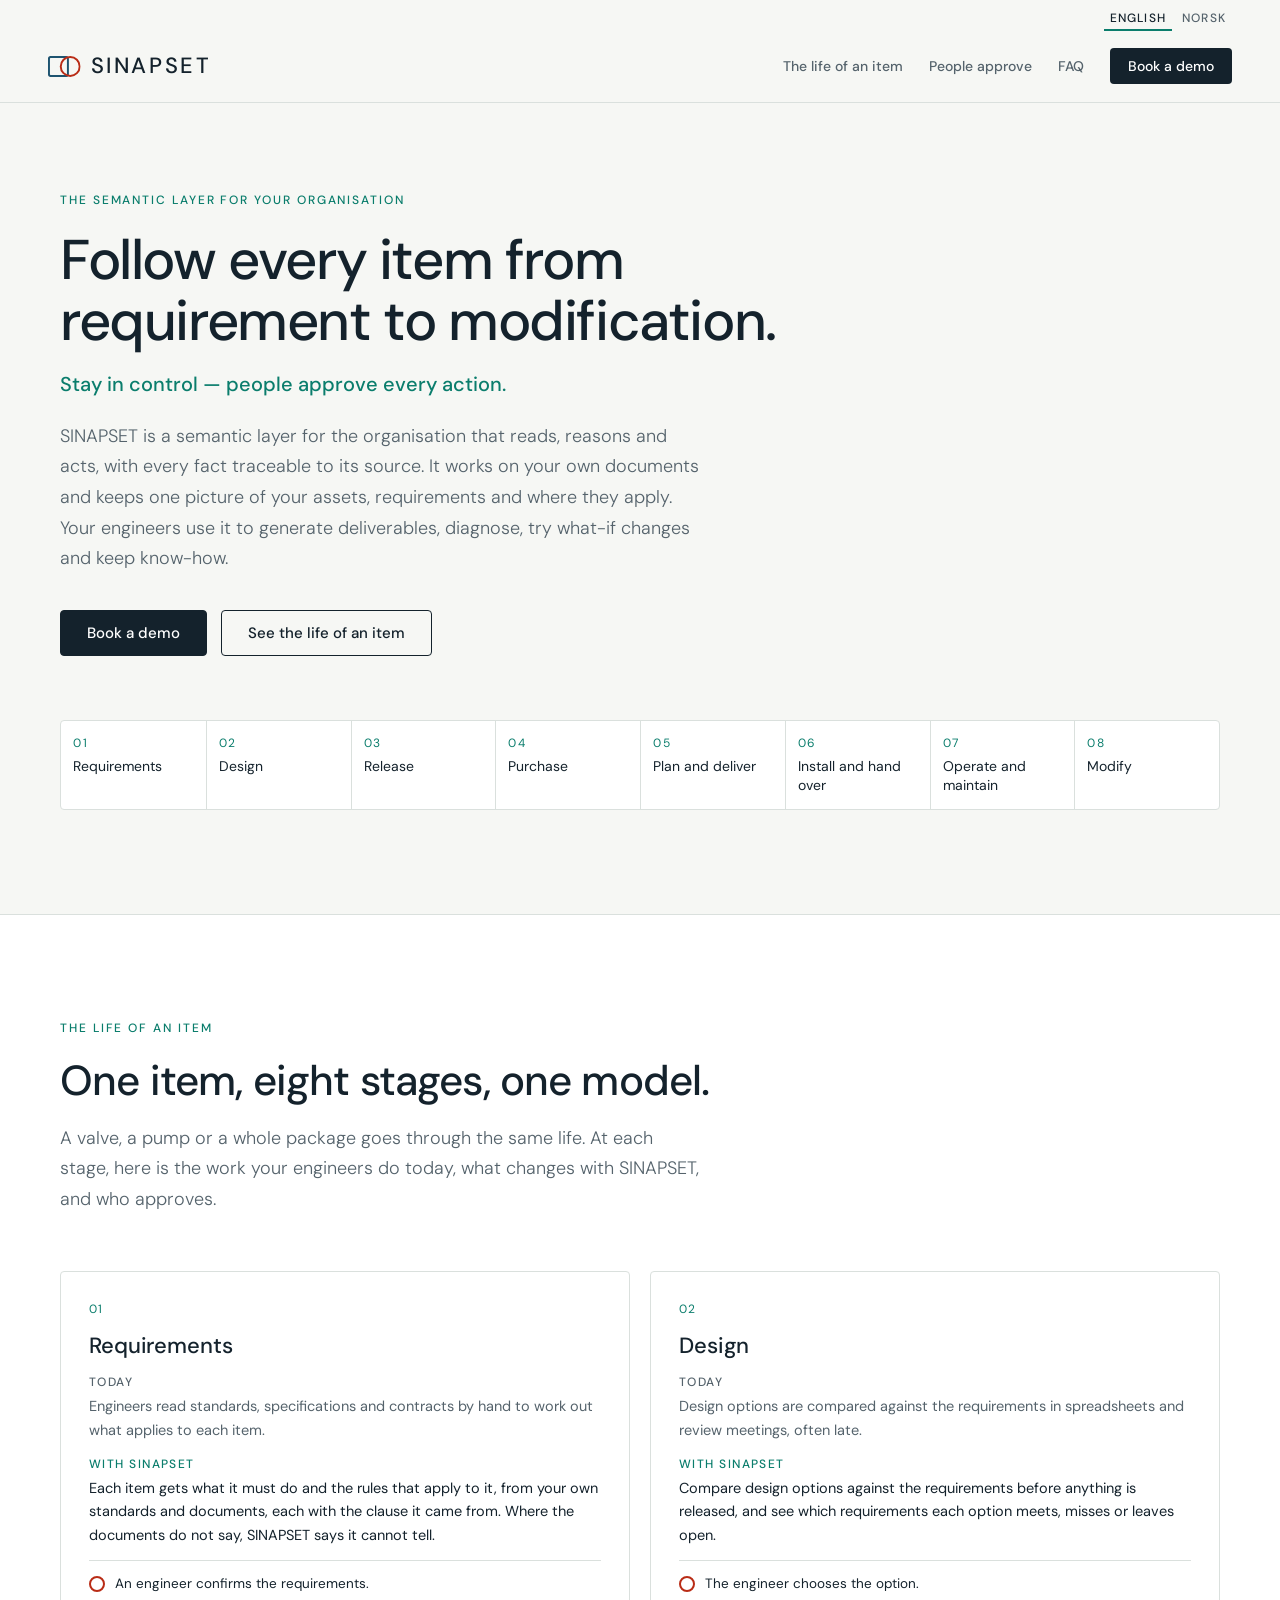
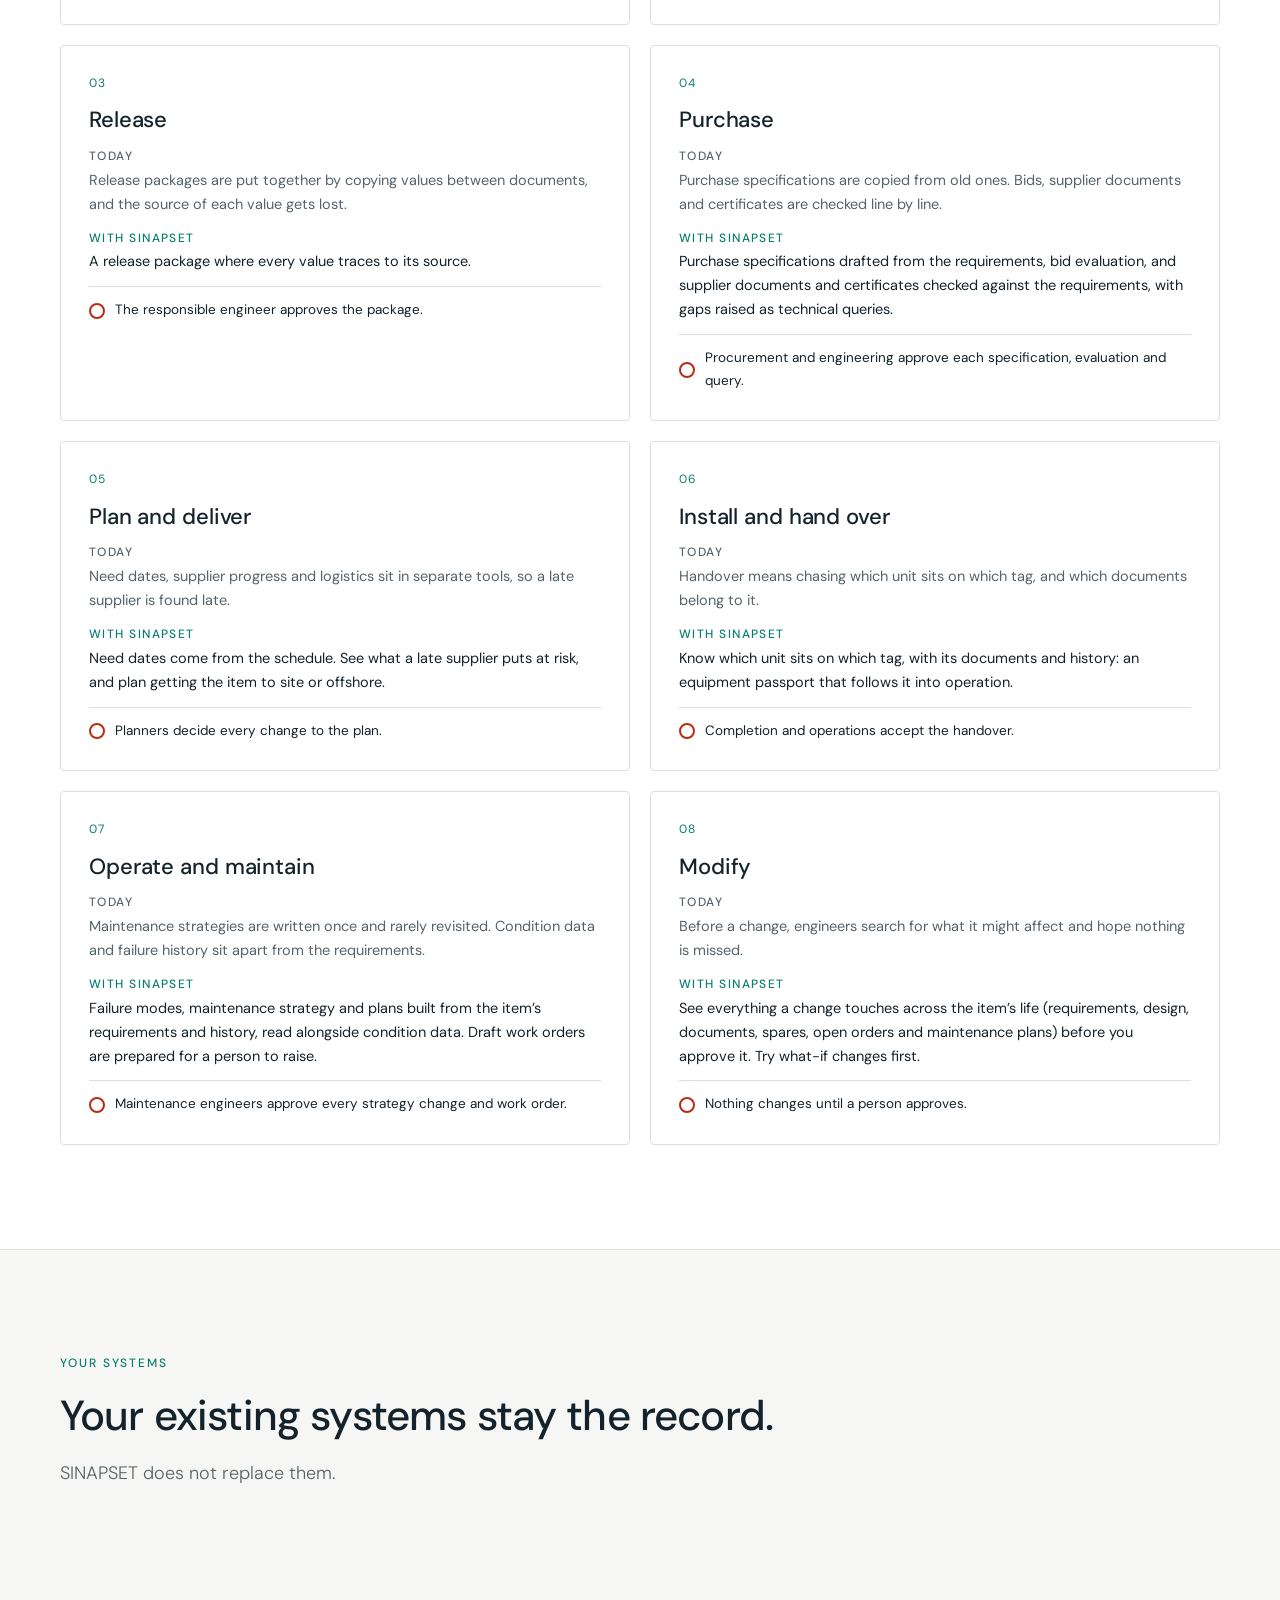
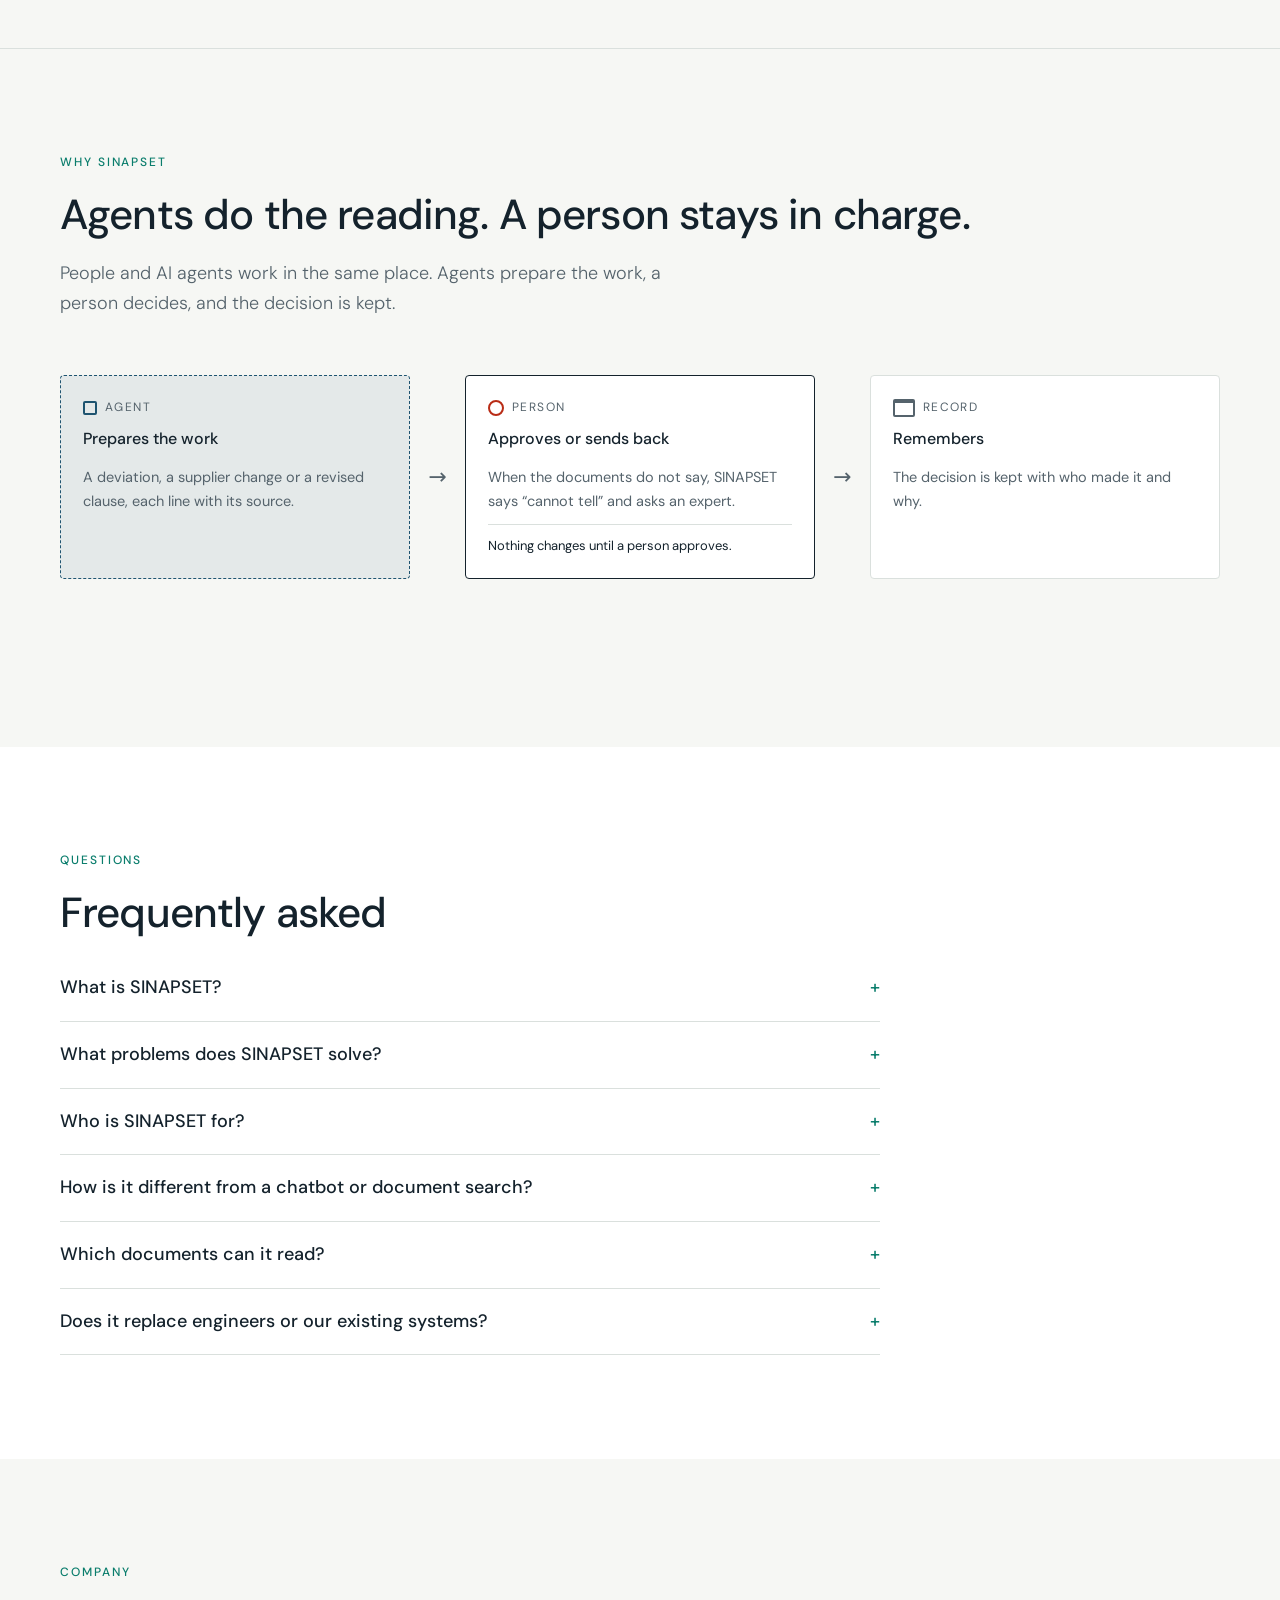
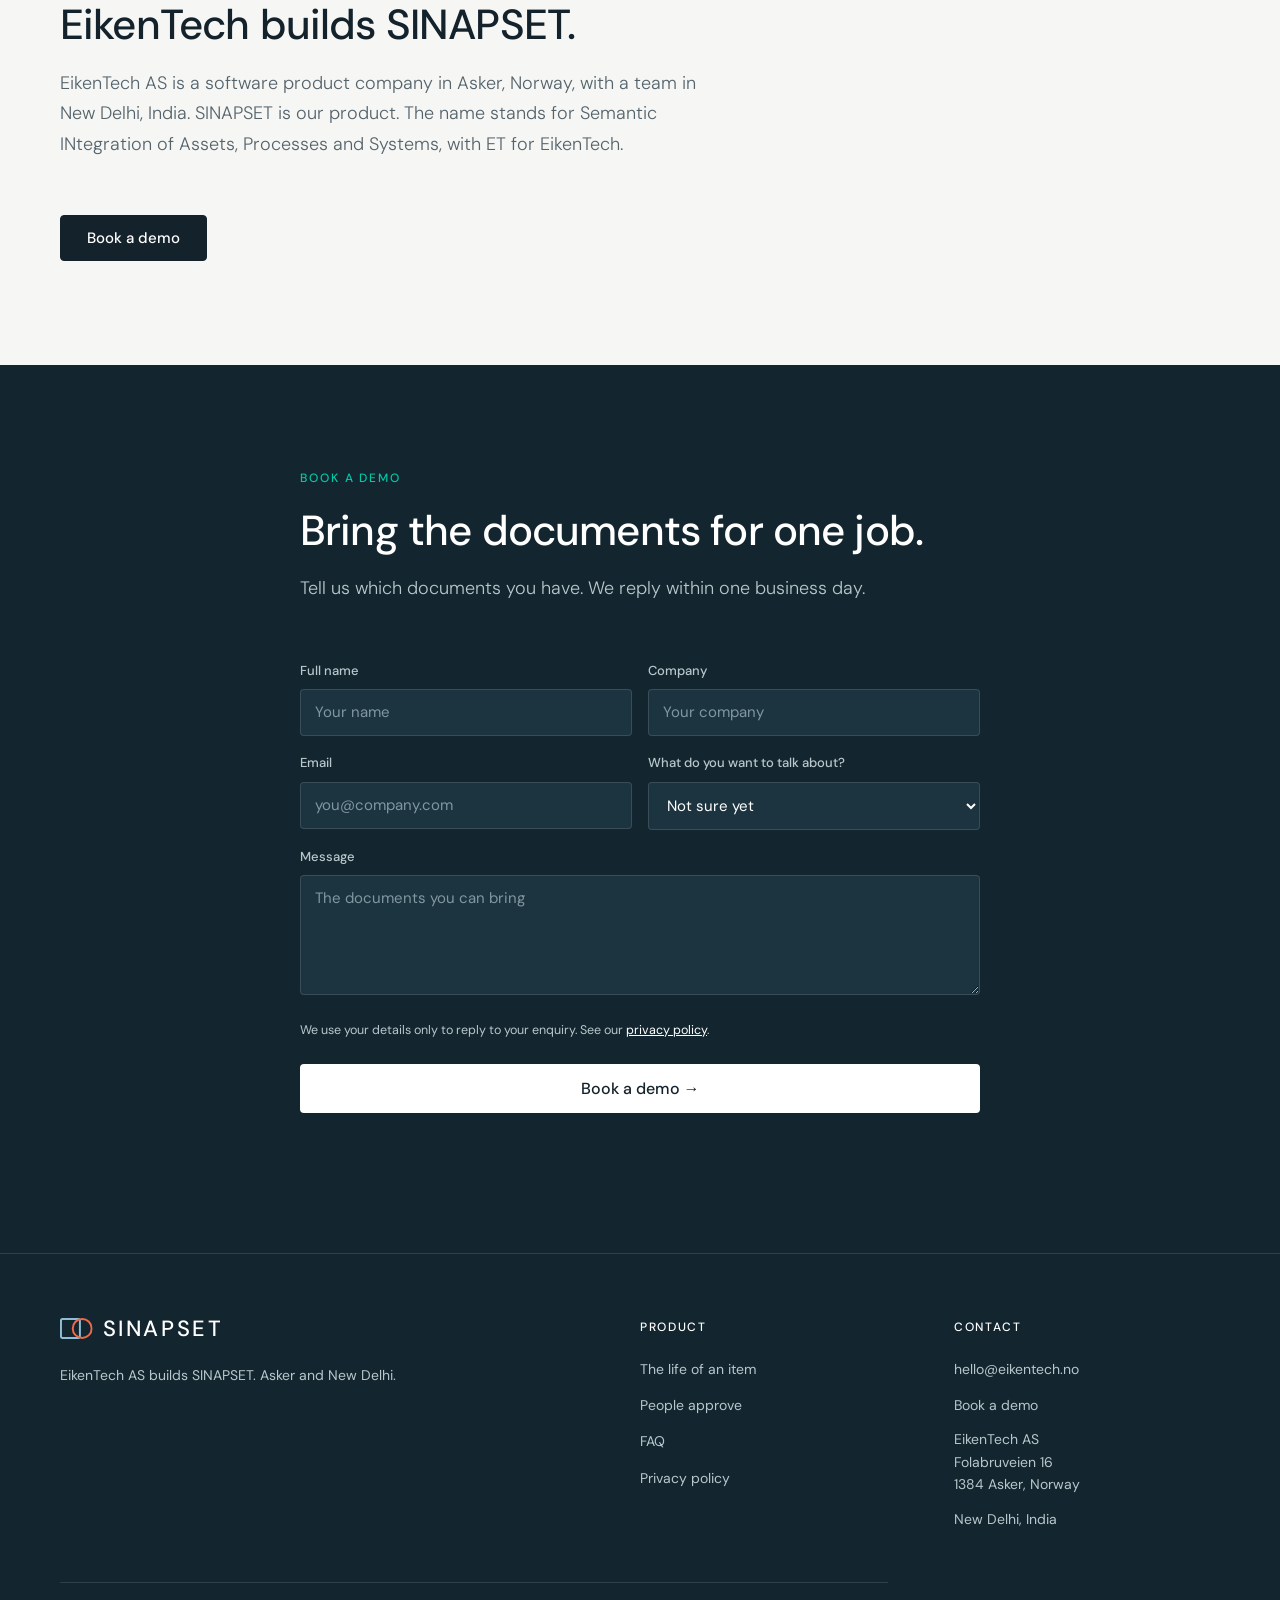
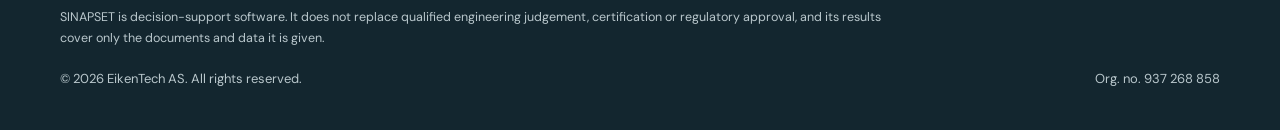
==== commit ae1ac503: "Stop naming system types in the stage cards. Remove 'your PLM performs the release', 'orders stay in" ====
--- a/index.html
+++ b/index.html
@@ -63,7 +63,7 @@
     "featureList": [
       "Requirements: what each item must do and which rules apply, from your own standards and documents",
       "Design: compare design options against the requirements before release",
-      "Release: release packages where every value traces to its source; your PLM performs the release",
+      "Release: release packages where every value traces to its source",
       "Purchase: purchase specifications, bid evaluation, and supplier documents and certificates checked against the requirements",
       "Plan and deliver: need dates from the schedule and what a late supplier puts at risk",
       "Install and hand over: which unit sits on which tag, with its documents (equipment passport)",
@@ -561,8 +561,8 @@
         <h3 data-lang="en">Release</h3><h3 data-lang="no" lang="nb">Frigivelse</h3>
         <p class="today" data-lang="en"><b class="lbl">Today</b>Release packages are put together by copying values between documents, and the source of each value gets lost.</p>
         <p class="today" data-lang="no" lang="nb"><b class="lbl">I dag</b>Frigivelsespakker settes sammen ved å kopiere verdier mellom dokumenter, og kilden til hver verdi går tapt.</p>
-        <p class="with" data-lang="en"><b class="lbl">With SINAPSET</b>A release package where every value traces to its source. Your PLM system performs the release.</p>
-        <p class="with" data-lang="no" lang="nb"><b class="lbl">Med SINAPSET</b>En frigivelsespakke der hver verdi kan spores til kilden. PLM-systemet ditt utfører frigivelsen.</p>
+        <p class="with" data-lang="en"><b class="lbl">With SINAPSET</b>A release package where every value traces to its source.</p>
+        <p class="with" data-lang="no" lang="nb"><b class="lbl">Med SINAPSET</b>En frigivelsespakke der hver verdi kan spores til kilden.</p>
         <p class="note"><span class="ci" aria-hidden="true"></span><span data-lang="en">The responsible engineer approves the package.</span><span data-lang="no" lang="nb">Ansvarlig ingeniør godkjenner pakken.</span></p>
       </article>
       <article class="stage box" id="stage-4">
@@ -570,8 +570,8 @@
         <h3 data-lang="en">Purchase</h3><h3 data-lang="no" lang="nb">Innkjøp</h3>
         <p class="today" data-lang="en"><b class="lbl">Today</b>Purchase specifications are copied from old ones. Bids, supplier documents and certificates are checked line by line.</p>
         <p class="today" data-lang="no" lang="nb"><b class="lbl">I dag</b>Innkjøpsspesifikasjoner kopieres fra gamle. Tilbud, leverandørdokumenter og sertifikater kontrolleres linje for linje.</p>
-        <p class="with" data-lang="en"><b class="lbl">With SINAPSET</b>Purchase specifications drafted from the requirements, bid evaluation, and supplier documents and certificates checked against the requirements, with gaps raised as technical queries. Orders stay in your ERP.</p>
-        <p class="with" data-lang="no" lang="nb"><b class="lbl">Med SINAPSET</b>Innkjøpsspesifikasjoner laget fra kravene, tilbudsevaluering, og leverandørdokumenter og sertifikater kontrollert mot kravene, med mangler sendt som tekniske spørsmål. Ordrene blir i ERP-systemet.</p>
+        <p class="with" data-lang="en"><b class="lbl">With SINAPSET</b>Purchase specifications drafted from the requirements, bid evaluation, and supplier documents and certificates checked against the requirements, with gaps raised as technical queries.</p>
+        <p class="with" data-lang="no" lang="nb"><b class="lbl">Med SINAPSET</b>Innkjøpsspesifikasjoner laget fra kravene, tilbudsevaluering, og leverandørdokumenter og sertifikater kontrollert mot kravene, med mangler sendt som tekniske spørsmål.</p>
         <p class="note"><span class="ci" aria-hidden="true"></span><span data-lang="en">Procurement and engineering approve each specification, evaluation and query.</span><span data-lang="no" lang="nb">Innkjøp og prosjektering godkjenner hver spesifikasjon, evaluering og forespørsel.</span></p>
       </article>
       <article class="stage box" id="stage-5">
@@ -579,8 +579,8 @@
         <h3 data-lang="en">Plan and deliver</h3><h3 data-lang="no" lang="nb">Planlegg og lever</h3>
         <p class="today" data-lang="en"><b class="lbl">Today</b>Need dates, supplier progress and logistics sit in separate tools, so a late supplier is found late.</p>
         <p class="today" data-lang="no" lang="nb"><b class="lbl">I dag</b>Behovsdatoer, leverandørfremdrift og logistikk ligger i ulike verktøy, så en forsinket leverandør oppdages sent.</p>
-        <p class="with" data-lang="en"><b class="lbl">With SINAPSET</b>Need dates come from the schedule. See what a late supplier puts at risk, and plan getting the item to site or offshore. Your scheduling tool and ERP stay the record.</p>
-        <p class="with" data-lang="no" lang="nb"><b class="lbl">Med SINAPSET</b>Behovsdatoer hentes fra planen. Se hva en forsinket leverandør setter i fare, og planlegg frakt til anlegget eller offshore. Planleggingsverktøyet og ERP-systemet forblir kildesystemene.</p>
+        <p class="with" data-lang="en"><b class="lbl">With SINAPSET</b>Need dates come from the schedule. See what a late supplier puts at risk, and plan getting the item to site or offshore.</p>
+        <p class="with" data-lang="no" lang="nb"><b class="lbl">Med SINAPSET</b>Behovsdatoer hentes fra planen. Se hva en forsinket leverandør setter i fare, og planlegg frakt til anlegget eller offshore.</p>
         <p class="note"><span class="ci" aria-hidden="true"></span><span data-lang="en">Planners decide every change to the plan.</span><span data-lang="no" lang="nb">Planleggerne avgjør hver endring i planen.</span></p>
       </article>
       <article class="stage box" id="stage-6">
